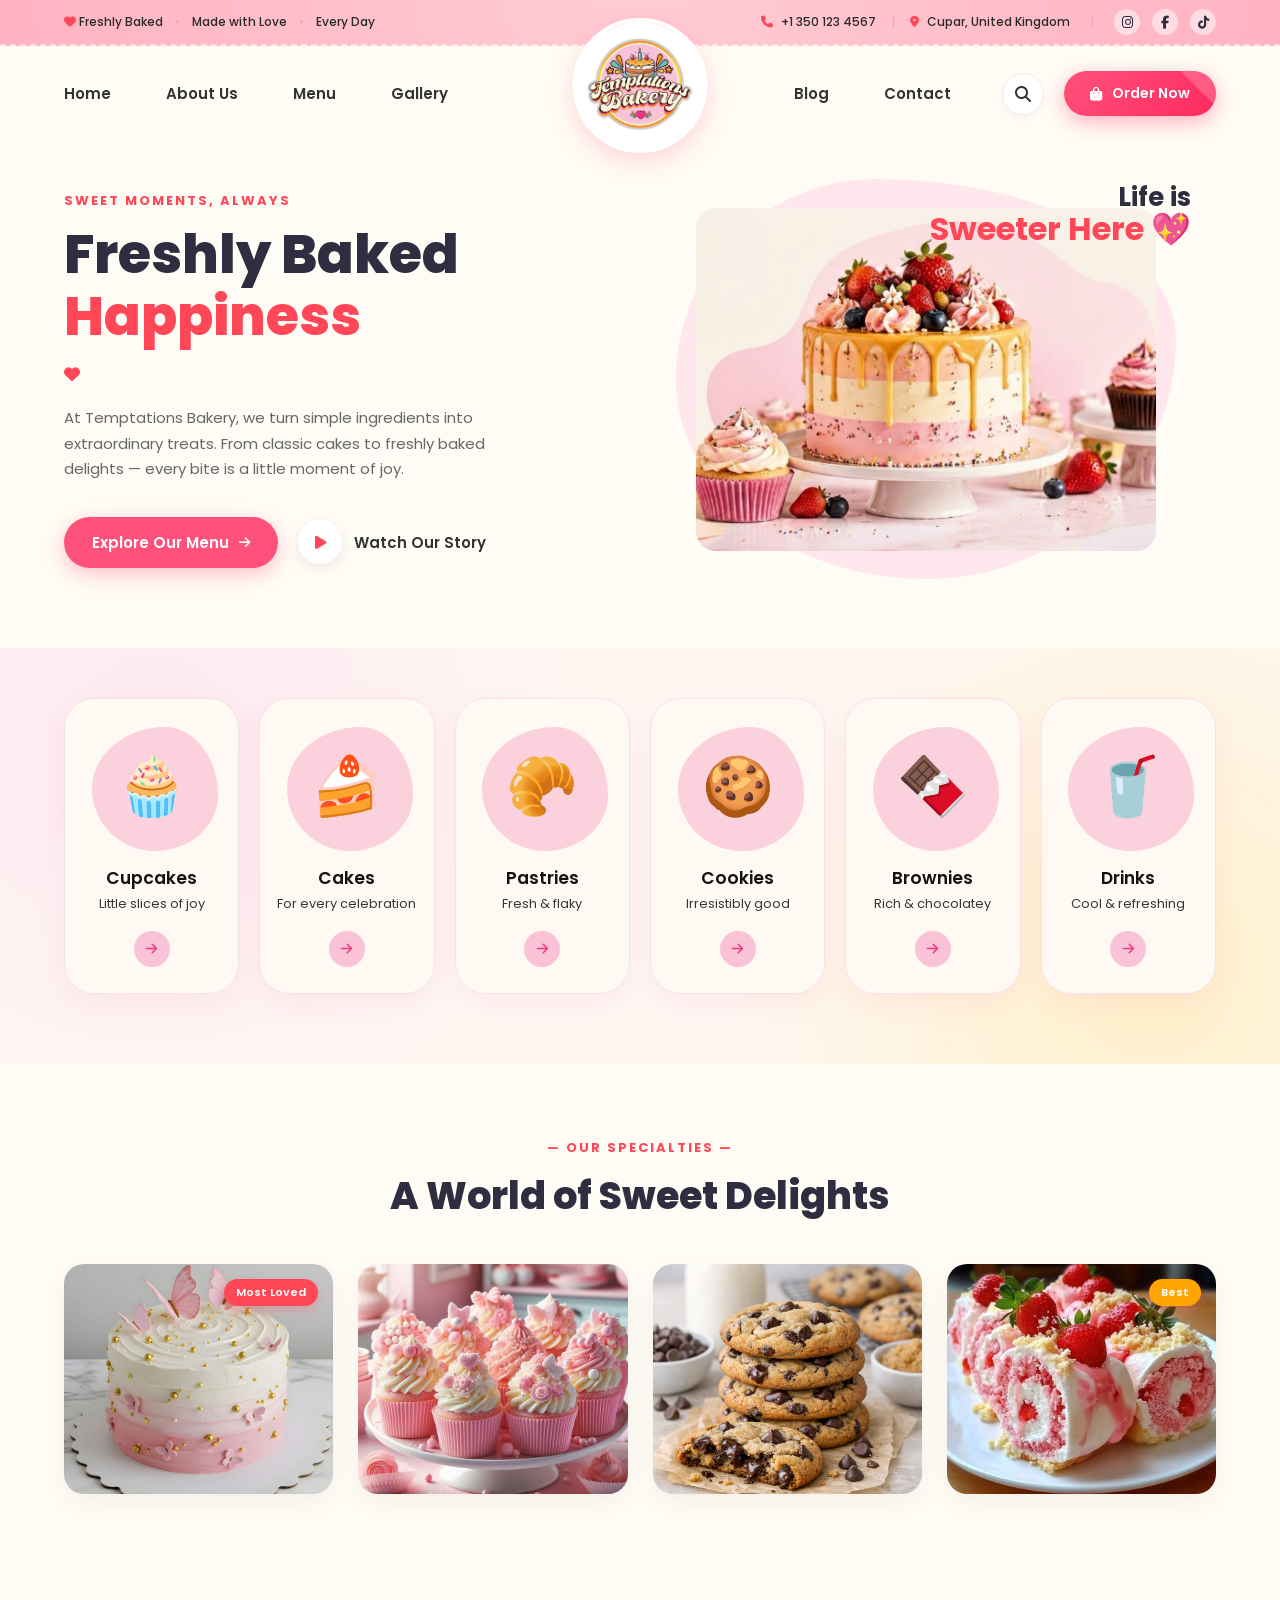
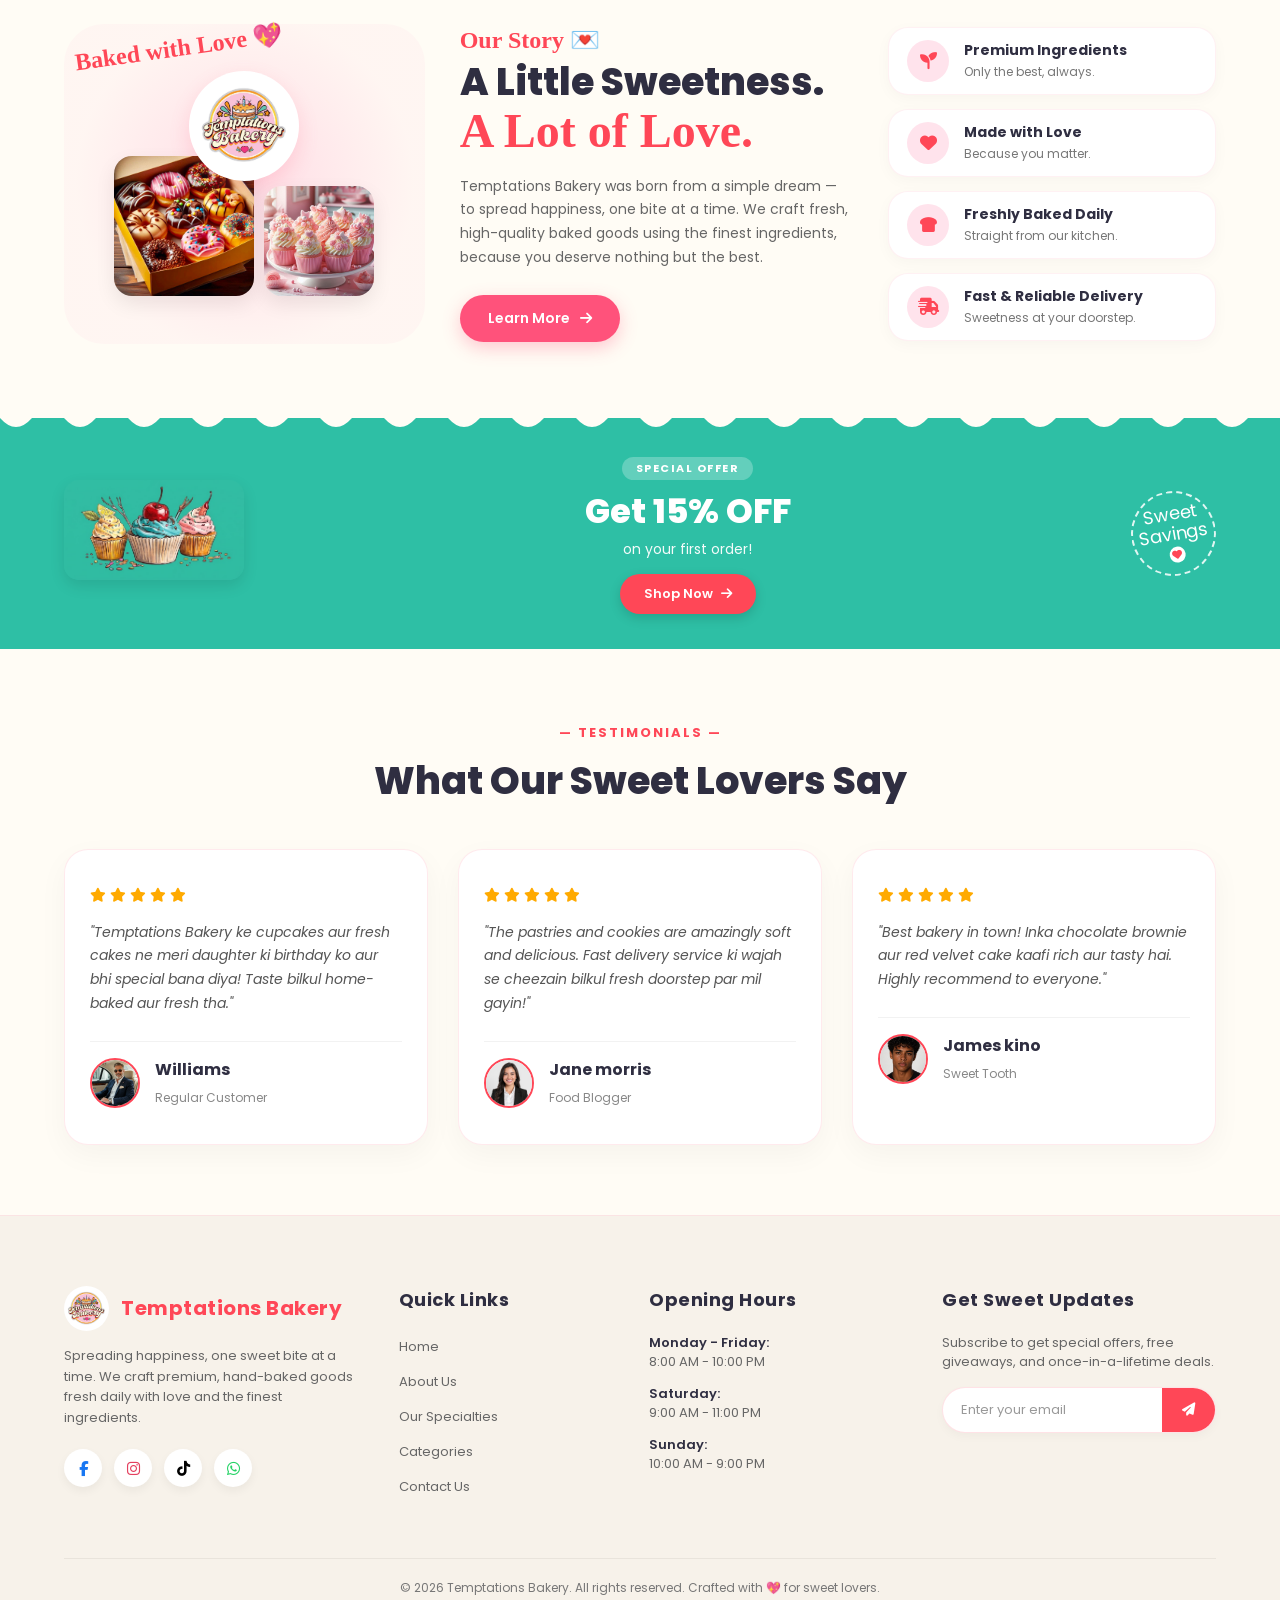
==== index.html @ 05fde46a "https://github.com/farooqkhan629/Bakery.git" ====
<!DOCTYPE html>
<html lang="en">
<head>
    <meta charset="UTF-8">
    <meta name="viewport" content="width=device-width, initial-scale=1.0">
    <title>Temptations Bakery</title>
    <!-- FontAwesome for Icons -->
    <link rel="stylesheet" href="https://cdnjs.cloudflare.com/ajax/libs/font-awesome/6.4.0/css/all.min.css">
    <!-- Google Fonts -->
    <link href="https://fonts.googleapis.com/css2?family=Poppins:wght@400;500;600;700&family=Fredoka:wght@600;700&display=swap" rel="stylesheet">
    <!-- Custom CSS -->
    <link rel="stylesheet" href="style.css">
</head>
<body>

    <!-- Top Announcement Bar -->
    <div class="top-bar">
        <div class="top-bar-left">
            <span><i class="fa-solid fa-heart heart"></i> Freshly Baked</span>
            <span class="divider">•</span>
            <span>Made with Love</span>
            <span class="divider">•</span>
            <span>Every Day</span>
        </div>
        <div class="top-bar-right">
            <div class="contact-info">
                <span><i class="fa-solid fa-phone"></i> +1 350 123 4567</span>
                <span class="divider">|</span>
                <span><i class="fa-solid fa-location-dot"></i> Cupar, United Kingdom</span>
            </div>
            <span class="divider">|</span>
            <div class="social-icons">
                <a href="#"><i class="fa-brands fa-instagram"></i></a>
                <a href="#"><i class="fa-brands fa-facebook-f"></i></a>
                <a href="#"><i class="fa-brands fa-tiktok"></i></a>
            </div>
        </div>
    </div>

    <!-- Main Navigation Bar -->
    <header class="navbar">
        <!-- Left Navigation Links -->
        <ul class="nav-links left">
            <li><a href="#">Home <span class="hover-badge">💖</span></a></li>
            <li><a href="#">About Us <span class="hover-badge">🍰</span></a></li>
            <li><a href="#">Menu <span class="hover-badge">🧁</span></a></li>
            <li><a href="#">Gallery <span class="hover-badge">✨</span></a></li>
        </ul>

        <!-- Center Logo (White Background Blended/Removed) -->
        <div class="logo-container">
            <img src="assets/images/LOGO.jpg" alt="Temptations Bakery Logo" class="clean-logo">
        </div>

        <!-- Right Navigation Links & Actions -->
        <div class="nav-right-group">
            <ul class="nav-links right">
                <li><a href="#">Blog <span class="hover-badge">🎨</span></a></li>
                <li><a href="#">Contact <span class="hover-badge">💌</span></a></li>
            </ul>
            <div class="nav-actions">
                <button class="search-btn" id="searchBtn" title="Search"><i class="fa-solid fa-magnifying-glass"></i></button>
                <a href="#" class="order-now-btn">
                    <i class="fa-solid fa-bag-shopping"></i> 
                    <span>Order Now</span>
                </a>
            </div>
        </div>

        <!-- Mobile Menu Toggle Button -->
        <button class="mobile-menu-toggle" id="mobileMenuToggle">
            <i class="fa-solid fa-bars"></i>
        </button>
    </header>

<!-- Hero Section -->
<section class="hero-section">
    <div class="hero-container">
        <!-- Left Text Content -->
        <div class="hero-text-content">
            <div class="hero-subtitle">SWEET MOMENTS, ALWAYS</div>
            <h1>Freshly Baked <br><span class="pink-highlight">Happiness</span></h1>
            <div class="heart-divider"><i class="fa-solid fa-heart"></i></div>
            <p>At Temptations Bakery, we turn simple ingredients into extraordinary treats. From classic cakes to freshly baked delights — every bite is a little moment of joy.</p>
            <div class="hero-buttons">
                <a href="#" class="explore-menu-btn">
                    Explore Our Menu <i class="fa-solid fa-arrow-right" style="font-size: 13px;"></i>
                </a>
                <button class="watch-story-btn">
                    <span class="play-icon"><i class="fa-solid fa-play"></i></span>
                    Watch Our Story
                </button>
            </div>
        </div>

        <!-- Right Image Content with Static Clean Typography -->
        <div class="hero-image-content">
            <div class="cake-blob-bg"></div>
            
            <!-- Static Clean Typography ("Life is Sweeter Here") -->
            <div class="static-typography">
                <span class="line-1">Life is</span>
                <span class="sweeter-text">Sweeter Here 💖</span>
            </div>

            <img src="assets/images/cake.jpg" alt="Delicious Cake" class="main-cake-img">
        </div>
    </div>
</section>

<section class="cat-sec" id="menu">
  <div class="cat-grid">

    <a href="#menu" class="cat-card">
      <div class="cat-pic">
        <i class="cat-blob"></i>
        <span class="cat-emo">🧁</span>
        <img src="cupcakes.png" alt="Cupcakes" onload="this.previousElementSibling.style.display='none'" onerror="this.style.display='none'">
      </div>
      <h3>Cupcakes</h3>
      <p>Little slices of joy</p>
      <span class="cat-go"><svg viewBox="0 0 24 24"><path d="M5 12h14M13 6l6 6-6 6"/></svg></span>
    </a>

    <a href="#cakes" class="cat-card">
      <div class="cat-pic">
        <i class="cat-blob"></i>
        <span class="cat-emo">🍰</span>
        <img src="cakes.png" alt="Cakes" onload="this.previousElementSibling.style.display='none'" onerror="this.style.display='none'">
      </div>
      <h3>Cakes</h3>
      <p>For every celebration</p>
      <span class="cat-go"><svg viewBox="0 0 24 24"><path d="M5 12h14M13 6l6 6-6 6"/></svg></span>
    </a>

    <a href="#menu" class="cat-card">
      <div class="cat-pic">
        <i class="cat-blob"></i>
        <span class="cat-emo">🥐</span>
        <img src="pastries.png" alt="Pastries" onload="this.previousElementSibling.style.display='none'" onerror="this.style.display='none'">
      </div>
      <h3>Pastries</h3>
      <p>Fresh &amp; flaky</p>
      <span class="cat-go"><svg viewBox="0 0 24 24"><path d="M5 12h14M13 6l6 6-6 6"/></svg></span>
    </a>

    <a href="#menu" class="cat-card">
      <div class="cat-pic">
        <i class="cat-blob"></i>
        <span class="cat-emo">🍪</span>
        <img src="cookies.png" alt="Cookies" onload="this.previousElementSibling.style.display='none'" onerror="this.style.display='none'">
      </div>
      <h3>Cookies</h3>
      <p>Irresistibly good</p>
      <span class="cat-go"><svg viewBox="0 0 24 24"><path d="M5 12h14M13 6l6 6-6 6"/></svg></span>
    </a>

    <a href="#menu" class="cat-card">
      <div class="cat-pic">
        <i class="cat-blob"></i>
        <span class="cat-emo">🍫</span>
        <img src="brownies.png" alt="Brownies" onload="this.previousElementSibling.style.display='none'" onerror="this.style.display='none'">
      </div>
      <h3>Brownies</h3>
      <p>Rich &amp; chocolatey</p>
      <span class="cat-go"><svg viewBox="0 0 24 24"><path d="M5 12h14M13 6l6 6-6 6"/></svg></span>
    </a>

    <a href="#menu" class="cat-card">
      <div class="cat-pic">
        <i class="cat-blob"></i>
        <span class="cat-emo">🥤</span>
        <img src="drinks.png" alt="Drinks" onload="this.previousElementSibling.style.display='none'" onerror="this.style.display='none'">
      </div>
      <h3>Drinks</h3>
      <p>Cool &amp; refreshing</p>
      <span class="cat-go"><svg viewBox="0 0 24 24"><path d="M5 12h14M13 6l6 6-6 6"/></svg></span>
    </a>

  </div>
</section>

<!-- Our Specialties Section -->
<section class="specialties-section">
    <div class="specialties-container">
        <!-- Section Header -->
        <div class="section-header">
            <span class="sub-title">— OUR SPECIALTIES —</span>
            <h2 class="main-title">A World of Sweet Delights</h2>
        </div>

        <!-- 4 Images Grid Cards -->
        <div class="specialties-grid">
            <!-- Card 1 -->
            <div class="specialty-card">
                <div class="card-img-wrapper">
                    <img src="assets/images/cakes.jpg" alt="Delicioso Cake">
                    <span class="badge">Most Loved</span>
                </div>
            </div>

            <!-- Card 2 -->
            <div class="specialty-card">
                <div class="card-img-wrapper">
                    <img src="assets/images/cupcakes.jpg" alt="Cupcakes Assortment">
                </div>
            </div>

            <!-- Card 3 -->
            <div class="specialty-card">
                <div class="card-img-wrapper">
                    <img src="assets/images/cookies.jpg" alt="Fresh Baked Cookies">
                </div>
            </div>

            <!-- Card 4 -->
            <div class="specialty-card">
                <div class="card-img-wrapper">
                    <img src="assets/images/pasteries.jpg" alt="Special Pastry">
                    <span class="badge best-seller">Best</span>
                </div>
            </div>
        </div>
    </div>
</section>

<!-- Our Story & Special Offer Section -->
<section class="story-offer-wrapper">
    
    <!-- Top Part: Our Story -->
    <div class="our-story-section">
        <div class="story-container">
            
            <!-- Left Side: Illustrated Bakery Composition -->
            <div class="story-illustration-box">
                <!-- Floating Decorative Accents -->
                <span class="baked-love-tag">Baked with Love 💖</span>
                
                <!-- Main Illustration Canvas -->
                <div class="illustration-canvas">
                    <!-- Bakery Logo Badge -->
                    <div class="story-logo-badge">
                        <img src="assets/images/LOGO.jpg" alt="Temptations Bakery Logo">
                    </div>
                    
                    <!-- Cupcakes & Bakery Items Group -->
                    <div class="cupcakes-group">
                        <img src="assets/images/donuts.jpg" class="illus-item item-main" alt="Delicious Cupcake">
                        <img src="assets/images/cupcakes.jpg" class="illus-item item-secondary" alt="Fresh Baked Goods">
                    </div>
                </div>
            </div>

            <!-- Center Side: Typography & Story Text -->
            <div class="story-content-box">
                <span class="story-badge">Our Story 💌</span>
                <h2 class="story-headline">
                    A Little Sweetness.<br>
                    <span class="pink-cursive">A Lot of Love.</span>
                </h2>
                <p class="story-paragraph">
                    Temptations Bakery was born from a simple dream — to spread happiness, one bite at a time. We craft fresh, high-quality baked goods using the finest ingredients, because you deserve nothing but the best.
                </p>
                <a href="#" class="btn-story-learn">
                    Learn More <i class="fa-solid fa-arrow-right"></i>
                </a>
            </div>

            <!-- Right Side: Feature List -->
            <div class="story-features-list">
                <div class="feature-card">
                    <div class="feat-icon-bg"><i class="fa-solid fa-seedling"></i></div>
                    <div class="feat-info">
                        <h4>Premium Ingredients</h4>
                        <p>Only the best, always.</p>
                    </div>
                </div>

                <div class="feature-card">
                    <div class="feat-icon-bg"><i class="fa-solid fa-heart"></i></div>
                    <div class="feat-info">
                        <h4>Made with Love</h4>
                        <p>Because you matter.</p>
                    </div>
                </div>

                <div class="feature-card">
                    <div class="feat-icon-bg"><i class="fa-solid fa-bread-slice"></i></div>
                    <div class="feat-info">
                        <h4>Freshly Baked Daily</h4>
                        <p>Straight from our kitchen.</p>
                    </div>
                </div>

                <div class="feature-card">
                    <div class="feat-icon-bg"><i class="fa-solid fa-truck-fast"></i></div>
                    <div class="feat-info">
                        <h4>Fast & Reliable Delivery</h4>
                        <p>Sweetness at your doorstep.</p>
                    </div>
                </div>
            </div>

        </div>
    </div>

    <!-- Bottom Part: Teal Wavy Banner -->
    <div class="special-offer-banner">
        <!-- SVG Wavy Scallop Edge Top Border -->
        <div class="scallop-top-border">
            <svg viewBox="0 0 1200 18" preserveAspectRatio="none">
                <path d="M0,0 Q15,18 30,0 T60,0 T90,0 T120,0 T150,0 T180,0 T210,0 T240,0 T270,0 T300,0 T330,0 T360,0 T390,0 T420,0 T450,0 T480,0 T510,0 T540,0 T570,0 T600,0 T630,0 T660,0 T690,0 T720,0 T750,0 T780,0 T810,0 T840,0 T870,0 T900,0 T930,0 T960,0 T990,0 T1020,0 T1050,0 T1080,0 T1110,0 T1140,0 T1170,0 T1200,0 V18 H0 Z" fill="#2ebfa5"></path>
            </svg>
        </div>

        <div class="banner-inner-content">
            <!-- Left Cupcakes Showcase -->
            <div class="banner-left-img">
                <img src="assets/images/ttcups.jpg" alt="Special Offer Cupcakes">
            </div>

            <!-- Center Call to Action -->
            <div class="banner-center-text">
                <span class="offer-pill">SPECIAL OFFER</span>
                <h3>Get 15% OFF</h3>
                <p>on your first order!</p>
                <a href="#" class="btn-banner-shop">
                    Shop Now <i class="fa-solid fa-arrow-right"></i>
                </a>
            </div>

            <!-- Right Sweet Savings Badge -->
            <div class="banner-right-badge">
                <div class="sweet-stamp">
                    <span>Sweet<br>Savings</span>
                    <i class="fa-solid fa-heart"></i>
                </div>
            </div>
        </div>
    </div>

</section>

<!-- Customer Reviews Section -->
<section class="reviews-section">
    <div class="reviews-container">
        <!-- Section Header -->
        <div class="section-header">
            <span class="sub-title">— TESTIMONIALS —</span>
            <h2 class="main-title">What Our Sweet Lovers Say</h2>
        </div>

        <!-- Reviews Slider/Grid Wrapper -->
        <div class="reviews-slider">
            
            <!-- Review Card 1 -->
            <div class="review-card">
                <div class="review-stars">
                    <i class="fa-solid fa-star"></i>
                    <i class="fa-solid fa-star"></i>
                    <i class="fa-solid fa-star"></i>
                    <i class="fa-solid fa-star"></i>
                    <i class="fa-solid fa-star"></i>
                </div>
                <p class="review-text">"Temptations Bakery ke cupcakes aur fresh cakes ne meri daughter ki birthday ko aur bhi special bana diya! Taste bilkul home-baked aur fresh tha."</p>
                <div class="reviewer-info">
                    <div class="reviewer-img">
                        <img src="assets/images/1.jpg" alt="Ayesha Khan">
                    </div>
                    <div>
                        <h4>Williams</h4>
                        <span>Regular Customer</span>
                    </div>
                </div>
            </div>

            <!-- Review Card 2 -->
            <div class="review-card">
                <div class="review-stars">
                    <i class="fa-solid fa-star"></i>
                    <i class="fa-solid fa-star"></i>
                    <i class="fa-solid fa-star"></i>
                    <i class="fa-solid fa-star"></i>
                    <i class="fa-solid fa-star"></i>
                </div>
                <p class="review-text">"The pastries and cookies are amazingly soft and delicious. Fast delivery service ki wajah se cheezain bilkul fresh doorstep par mil gayin!"</p>
                <div class="reviewer-info">
                    <div class="reviewer-img">
                        <img src="assets/images/2.jpg" alt="Bilal Ahmed">
                    </div>
                    <div>
                        <h4>Jane morris</h4>
                        <span>Food Blogger</span>
                    </div>
                </div>
            </div>

            <!-- Review Card 3 -->
            <div class="review-card">
                <div class="review-stars">
                    <i class="fa-solid fa-star"></i>
                    <i class="fa-solid fa-star"></i>
                    <i class="fa-solid fa-star"></i>
                    <i class="fa-solid fa-star"></i>
                    <i class="fa-solid fa-star"></i>
                </div>
                <p class="review-text">"Best bakery in town! Inka chocolate brownie aur red velvet cake kaafi rich aur tasty hai. Highly recommend to everyone."</p>
                <div class="reviewer-info">
                    <div class="reviewer-img">
                        <img src="assets/images/3.jpg" alt="Fatima Noor">
                    </div>
                    <div>
                        <h4>James kino</h4>
                        <span>Sweet Tooth</span>
                    </div>
                </div>
            </div>

        </div>
    </div>
</section>
    <!-- Custom JavaScript -->
    <script src="script.js"></script>
</body>

<!-- High-End Footer Section (Pastel Theme) -->
<footer class="footer-section">
    <div class="footer-container">
        
        <!-- Column 1: Brand Info & Logo -->
        <div class="footer-col brand-col">
            <div class="footer-logo">
                <img src="assets/images/LOGO.jpg" alt="Temptations Bakery Logo">
                <h3>Temptations Bakery</h3>
            </div>
            <p class="footer-about">
                Spreading happiness, one sweet bite at a time. We craft premium, hand-baked goods fresh daily with love and the finest ingredients.
            </p>
            <div class="footer-socials">
                <a href="#" class="social-icon facebook"><i class="fa-brands fa-facebook-f"></i></a>
                <a href="#" class="social-icon instagram"><i class="fa-brands fa-instagram"></i></a>
                <a href="#" class="social-icon tiktok"><i class="fa-brands fa-tiktok"></i></a>
                <a href="#" class="social-icon whatsapp"><i class="fa-brands fa-whatsapp"></i></a>
            </div>
        </div>

        <!-- Column 2: Quick Links -->
        <div class="footer-col">
            <h3>Quick Links</h3>
            <ul class="footer-links">
                <li><a href="#">Home</a></li>
                <li><a href="#">About Us</a></li>
                <li><a href="#">Our Specialties</a></li>
                <li><a href="#">Categories</a></li>
                <li><a href="#">Contact Us</a></li>
            </ul>
        </div>

        <!-- Column 3: Working Hours -->
        <div class="footer-col">
            <h3>Opening Hours</h3>
            <ul class="footer-hours">
                <li><span>Monday - Friday:</span> 8:00 AM - 10:00 PM</li>
                <li><span>Saturday:</span> 9:00 AM - 11:00 PM</li>
                <li><span>Sunday:</span> 10:00 AM - 9:00 PM</li>
            </ul>
        </div>

        <!-- Column 4: Newsletter -->
        <div class="footer-col newsletter-col">
            <h3>Get Sweet Updates</h3>
            <p>Subscribe to get special offers, free giveaways, and once-in-a-lifetime deals.</p>
            <form class="newsletter-form">
                <input type="email" placeholder="Enter your email" required>
                <button type="submit"><i class="fa-solid fa-paper-plane"></i></button>
            </form>
        </div>

    </div>

    <!-- Bottom Copyright Bar -->
    <div class="footer-bottom">
        <p>&copy; 2026 Temptations Bakery. All rights reserved. Crafted with 💖 for sweet lovers.</p>
    </div>
</footer>
</html>
---- style.css ----
* {
    margin: 0;
    padding: 0;
    box-sizing: border-box;
    font-family: 'Poppins', sans-serif;
}

body {
    background-color: #fffcf5;
}

/* Top Announcement Bar */
.top-bar {
    background: linear-gradient(90deg, #ffb3c1 0%, #ffccd5 50%, #ffb3c1 100%);
    color: #333;
    font-size: 12px;
    padding: 9px 5%;
    display: flex;
    justify-content: space-between;
    align-items: center;
    font-weight: 500;
    border-bottom: 2px dashed rgba(255, 255, 255, 0.6);
}

.top-bar-left {
    display: flex;
    align-items: center;
    gap: 12px;
    color: #2b2b2b;
}

.top-bar-left .heart {
    color: #ff4757;
    animation: heartBeat 1.5s infinite;
}

@keyframes heartBeat {
    0%, 100% { transform: scale(1); }
    50% { transform: scale(1.2); }
}

.top-bar-right {
    display: flex;
    align-items: center;
    gap: 20px;
}

.contact-info {
    display: flex;
    align-items: center;
    gap: 15px;
    color: #2b2b2b;
}

.contact-info i {
    color: #ff4757;
    margin-right: 5px;
}

.divider {
    color: #ffa0b4;
}

.social-icons {
    display: flex;
    gap: 12px;
}

.social-icons a {
    color: #2f2e41;
    text-decoration: none;
    font-size: 13px;
    width: 26px;
    height: 26px;
    background: rgba(255, 255, 255, 0.5);
    border-radius: 50%;
    display: flex;
    align-items: center;
    justify-content: center;
    transition: all 0.3s ease;
}

.social-icons a:hover {
    color: #fff;
    background-color: #ff4757;
    transform: translateY(-2px);
}

/* Main Navbar Container */
.navbar {
    background-color: #fffcf5;
    padding: 18px 5%;
    display: flex;
    align-items: center;
    justify-content: space-between;
    position: relative;
    height: 95px;
    box-shadow: 0 8px 25px rgba(255, 182, 193, 0.15);
}

/* Navigation Links List */
.nav-links {
    display: flex;
    list-style: none;
    align-items: center;
    gap: 36px;
}

.nav-links.left {
    margin-right: 130px;
}

.nav-right-group {
    display: flex;
    align-items: center;
    gap: 32px;
}

.nav-links.right {
    margin: 0;
}

.nav-links a {
    text-decoration: none;
    color: #333;
    font-weight: 600;
    font-size: 15px;
    position: relative;
    display: inline-flex;
    align-items: center;
    gap: 4px;
    padding: 5px 0;
    transition: color 0.3s ease;
}

/* Hover Badge/Emoji Popup Animation */
.hover-badge {
    font-size: 12px;
    opacity: 0;
    transform: translateY(8px) scale(0.5);
    transition: all 0.3s cubic-bezier(0.175, 0.885, 0.32, 1.275);
}

.nav-links a:hover .hover-badge {
    opacity: 1;
    transform: translateY(-2px) scale(1);
}

/* Animated Underline Effect */
.nav-links a::after {
    content: '';
    position: absolute;
    bottom: 0;
    left: 50%;
    width: 0;
    height: 3px;
    background: linear-gradient(90deg, #ff4757, #ff6b81);
    border-radius: 4px;
    transition: all 0.3s ease;
    transform: translateX(-50%);
}

.nav-links a:hover {
    color: #ff4757;
}

.nav-links a:hover::after {
    width: 100%;
}

/* Center Logo Styling - Clean Circular Badge Fix */
.logo-container {
    position: absolute;
    left: 50%;
    top: -28px;
    transform: translateX(-50%);
    z-index: 10;
    transition: transform 0.3s ease;
}

.logo-container:hover {
    transform: translateX(-50%) scale(1.05) rotate(2deg);
}

.clean-logo {
    width: 135px;
    height: 135px;
    border-radius: 50%;
    object-fit: cover;
    display: block;
    background-color: #ffffff;
    border: 4px solid #ffffff;
    box-shadow: 0 8px 25px rgba(255, 105, 135, 0.25);
}

/* Right Actions */
.nav-actions {
    display: flex;
    align-items: center;
    gap: 20px;
}

.search-btn {
    background: #fff;
    border: 1.5px solid #ffe3ec;
    width: 42px;
    height: 42px;
    border-radius: 50%;
    font-size: 16px;
    color: #333;
    cursor: pointer;
    display: flex;
    align-items: center;
    justify-content: center;
    transition: all 0.3s ease;
    box-shadow: 0 4px 10px rgba(0,0,0,0.03);
}

.search-btn:hover {
    color: #fff;
    background-color: #ff4757;
    border-color: #ff4757;
    transform: rotate(90deg);
}

/* Glowing Order Button */
.order-now-btn {
    background: linear-gradient(135deg, #ff527b 0%, #ff2a5f 100%);
    color: white;
    padding: 12px 26px;
    border-radius: 30px;
    text-decoration: none;
    font-weight: 600;
    font-size: 14px;
    display: flex;
    align-items: center;
    gap: 10px;
    box-shadow: 0 6px 20px rgba(255, 42, 95, 0.35);
    transition: all 0.3s ease;
    position: relative;
    overflow: hidden;
}

.order-now-btn::before {
    content: '';
    position: absolute;
    top: -50%;
    left: -50%;
    width: 200%;
    height: 200%;
    background: rgba(255, 255, 255, 0.2);
    transform: rotate(45deg) translateY(-100%);
    transition: transform 0.6s ease;
}

.order-now-btn:hover::before {
    transform: rotate(45deg) translateY(100%);
}

.order-now-btn:hover {
    transform: translateY(-2px);
    box-shadow: 0 8px 25px rgba(255, 42, 95, 0.45);
}

.mobile-menu-toggle {
    display: none;
    background: none;
    border: none;
    font-size: 22px;
    cursor: pointer;
    color: #333;
}

/* Responsive adjustments */
@media (max-width: 1024px) {
    .nav-links.left, .nav-links.right, .contact-info span:nth-child(2) {
        display: none;
    }
    .logo-container {
        position: static;
        transform: none;
    }
    .logo-container:hover {
        transform: none;
    }
    .clean-logo {
        width: 80px;
        height: 80px;
    }
    .navbar {
        height: auto;
        padding: 12px 5%;
    }
    .mobile-menu-toggle {
        display: block;
    }
}

/*HERO SECTION*/
/* ================= HERO SECTION STYLING ================= */
.hero-section {
    padding: 50px 5% 80px 5%;
    position: relative;
    background-color: #fffcf5;
    overflow: hidden;
}

.hero-container {
    max-width: 1300px;
    margin: 0 auto;
    display: flex;
    align-items: center;
    justify-content: space-between;
    gap: 40px;
}

.hero-text-content {
    flex: 1.1;
    z-index: 2;
}

.hero-subtitle {
    color: #ff4757;
    font-weight: 700;
    font-size: 13px;
    letter-spacing: 2px;
    margin-bottom: 12px;
}

.hero-text-content h1 {
    font-size: 54px;
    font-weight: 800;
    color: #2f2e41;
    line-height: 1.15;
    margin-bottom: 15px;
}

.pink-highlight {
    color: #ff4757;
}

.heart-divider {
    color: #ff4757;
    font-size: 16px;
    margin-bottom: 18px;
}

.hero-text-content p {
    color: #666;
    font-size: 15px;
    line-height: 1.7;
    max-width: 460px;
    margin-bottom: 35px;
}

.hero-buttons {
    display: flex;
    align-items: center;
    gap: 20px;
}

.explore-menu-btn {
    background: #ff527b;
    color: white;
    padding: 14px 28px;
    border-radius: 30px;
    text-decoration: none;
    font-weight: 600;
    font-size: 15px;
    display: flex;
    align-items: center;
    gap: 10px;
    box-shadow: 0 6px 20px rgba(255, 82, 123, 0.35);
    transition: all 0.3s ease;
}

.explore-menu-btn:hover {
    background: #e04368;
    transform: translateY(-2px);
}

.watch-story-btn {
    background: transparent;
    border: none;
    display: flex;
    align-items: center;
    gap: 12px;
    font-weight: 600;
    color: #333;
    cursor: pointer;
    font-size: 15px;
    transition: color 0.3s;
}

.play-icon {
    width: 44px;
    height: 44px;
    background: white;
    border-radius: 50%;
    display: flex;
    align-items: center;
    justify-content: center;
    color: #ff4757;
    box-shadow: 0 4px 15px rgba(0,0,0,0.08);
    transition: transform 0.3s;
}

.watch-story-btn:hover .play-icon {
    transform: scale(1.1);
}

/* Right Image & Blob Styling */
.hero-image-content {
    flex: 1.2;
    position: relative;
    display: flex;
    justify-content: center;
    align-items: center;
}

.cake-blob-bg {
    position: absolute;
    width: 500px;
    height: 400px;
    background: #ffe3ec;
    border-radius: 40% 60% 50% 50% / 50% 40% 60% 50%;
    z-index: 1;
    opacity: 0.8;
}

.main-cake-img {
    position: relative;
    z-index: 2;
    max-width: 460px;
    width: 100%;
    height: auto;
    border-radius: 20px;
}

/* Static Clean Typography ("Life is Sweeter Here") - No Animation */
.static-typography {
    position: absolute;
    top: -25px;
    right: 25px;
    z-index: 4;
    font-family: 'Caveat', cursive;
    font-size: 26px;
    font-weight: 700;
    color: #2f2e41;
    display: flex;
    flex-direction: column;
    align-items: flex-end;
    line-height: 1.1;
    text-align: right;
    pointer-events: none;
}

.static-typography .sweeter-text {
    color: #ff4757;
    font-size: 32px;
}

/* Responsive adjustments */
@media (max-width: 992px) {
    .hero-container {
        flex-direction: column;
        text-align: center;
    }
    .hero-text-content p {
        margin: 0 auto 35px auto;
    }
    .hero-buttons {
        justify-content: center;
    }
    .cake-blob-bg {
        width: 320px;
        height: 320px;
    }
    .main-cake-img {
        max-width: 340px;
    }
    .static-typography {
        top: -15px;
        right: 15px;
        font-size: 22px;
    }
}

/*4 img grid*/
/* ================= SPECIALTIES SECTION STYLING ================= */
.specialties-section {
    padding: 70px 5%;
    background-color: #fffcf5;
    text-align: center;
}

.specialties-container {
    max-width: 1300px;
    margin: 0 auto;
}

.section-header {
    margin-bottom: 40px;
}

.section-header .sub-title {
    font-size: 13px;
    font-weight: 700;
    color: #ff4757;
    letter-spacing: 2px;
    text-transform: uppercase;
    display: inline-block;
}

.section-header .main-title {
    font-size: 38px;
    font-weight: 800;
    color: #2f2e41;
    margin-top: 8px;
}

/* Grid Layout for 4 Images */
.specialties-grid {
    display: grid;
    grid-template-columns: repeat(4, 1fr);
    gap: 25px;
}

.specialty-card {
    background: #ffffff;
    border-radius: 20px;
    overflow: hidden;
    box-shadow: 0 8px 25px rgba(0, 0, 0, 0.05);
    transition: transform 0.3s ease, box-shadow 0.3s ease;
}

.specialty-card:hover {
    transform: translateY(-6px);
    box-shadow: 0 12px 30px rgba(255, 71, 87, 0.15);
}

.card-img-wrapper {
    position: relative;
    width: 100%;
    height: 230px;
}

.card-img-wrapper img {
    width: 100%;
    height: 100%;
    object-fit: cover;
    display: block;
}

/* Badge Styling */
.badge {
    position: absolute;
    top: 15px;
    right: 15px;
    background: #ff4757;
    color: white;
    font-size: 11px;
    font-weight: 600;
    padding: 5px 12px;
    border-radius: 20px;
    box-shadow: 0 4px 10px rgba(255, 71, 87, 0.3);
}

.badge.best-seller {
    background: #ffa502;
}

/* Responsive design for tablets and mobile */
@media (max-width: 1024px) {
    .specialties-grid {
        grid-template-columns: repeat(2, 1fr);
        gap: 20px;
    }
}

@media (max-width: 576px) {
    .specialties-grid {
        grid-template-columns: 1fr;
    }
    .section-header .main-title {
        font-size: 28px;
    }
}

/*ICONS */
/* ================= CATEGORY CARDS SECTION ================= */
.cat-sec{
  position:relative;padding:50px 5% 70px;
  background:
    radial-gradient(circle at 12% 20%,#fde9f1 0,transparent 35%),
    radial-gradient(circle at 90% 80%,#fff0c9 0,transparent 35%),
    #FEF7F2;
  font-family:'Poppins','Nunito',sans-serif;
}
.cat-grid{
  max-width:1280px;margin:0 auto;
  display:grid;grid-template-columns:repeat(6,1fr);gap:20px;
}

.cat-card{
  position:relative;display:flex;flex-direction:column;align-items:center;text-align:center;
  padding:22px 12px 26px;
  background:#FFF9F4;
  border:1px solid #F7E3E9;border-radius:30px;
  box-shadow:0 10px 28px rgba(238,58,128,.07);
  text-decoration:none;color:#1d1d1d;
  transition:transform .4s cubic-bezier(.3,1.6,.5,1),box-shadow .3s,border-color .3s;
}
.cat-card:hover{
  transform:translateY(-12px) rotate(-1deg);
  border-color:#F6A9C6;
  box-shadow:0 24px 40px rgba(238,58,128,.2);
}

/* photo + pink blob */
.cat-pic{
  position:relative;width:140px;height:130px;margin-bottom:14px;
  display:flex;align-items:center;justify-content:center;
}
.cat-blob{
  position:absolute;inset:6px 4px 0 10px;
  background:#F9CADA;
  border-radius:58% 42% 50% 50% / 50% 55% 45% 50%;
  opacity:.85;
  transition:transform .6s cubic-bezier(.3,1.6,.5,1),border-radius .6s;
}
.cat-card:hover .cat-blob{
  transform:scale(1.12) rotate(14deg);
  border-radius:45% 55% 42% 58% / 56% 44% 56% 44%;
}
.cat-emo{position:relative;font-size:3.6rem}
.cat-pic img{
  position:absolute;left:50%;top:50%;
  width:112%;height:112%;object-fit:contain;
  translate:-50% -50%;
  filter:drop-shadow(0 8px 8px rgba(46,24,24,.18));
  transition:transform .5s cubic-bezier(.3,1.6,.5,1);
}
.cat-card:hover .cat-pic img{transform:scale(1.14) rotate(-4deg)}

/* text */
.cat-card h3{font-size:1.08rem;font-weight:600;color:#14110f;margin-bottom:4px}
.cat-card p{font-size:.8rem;font-weight:400;color:#3b3532;margin-bottom:18px}

/* arrow button */
.cat-go{
  margin-top:auto;
  width:36px;height:36px;border-radius:50%;
  background:#F9C2D6;
  display:flex;align-items:center;justify-content:center;
  transition:background .3s,transform .4s cubic-bezier(.3,1.6,.5,1);
}
.cat-go svg{
  width:17px;height:17px;fill:none;stroke:#EE3A80;stroke-width:2.2;
  stroke-linecap:round;stroke-linejoin:round;transition:stroke .3s,transform .3s;
}
.cat-card:hover .cat-go{background:#EE3A80;transform:scale(1.15)}
.cat-card:hover .cat-go svg{stroke:#fff;transform:translateX(3px)}

/* responsive */
@media (max-width:1100px){
  .cat-grid{grid-template-columns:repeat(3,1fr);gap:22px 16px}
}
@media (max-width:560px){
  .cat-grid{grid-template-columns:repeat(2,1fr);gap:18px 12px}
  .cat-pic{width:116px;height:108px}
  .cat-card{padding:18px 8px 22px;border-radius:24px}
}
@media (prefers-reduced-motion:reduce){
  .cat-card,.cat-blob,.cat-pic img,.cat-go,.cat-go svg{transition:none !important}
}

/* ================= OUR STORY & OFFER SECTION STYLING ================= */
.story-offer-wrapper {
    background-color: #fffcf5;
    padding-top: 40px;
    overflow: hidden;
}

.our-story-section {
    padding: 20px 5% 50px 5%;
}

.story-container {
    max-width: 1300px;
    margin: 0 auto;
    display: grid;
    grid-template-columns: 1.1fr 1.2fr 1fr;
    gap: 35px;
    align-items: center;
}

/* --- Left Side: Illustration Box --- */
.story-illustration-box {
    position: relative;
    background: radial-gradient(circle, #ffdce5 0%, rgba(255, 220, 229, 0.2) 70%);
    border-radius: 40px;
    padding: 30px 20px;
    min-height: 320px;
    display: flex;
    align-items: center;
    justify-content: center;
}

.baked-love-tag {
    position: absolute;
    top: 10px;
    left: 10px;
    font-family: 'Caveat', cursive;
    font-size: 24px;
    font-weight: 700;
    color: #ff4757;
    transform: rotate(-8deg);
}

.illustration-canvas {
    position: relative;
    width: 100%;
    display: flex;
    flex-direction: column;
    align-items: center;
}

.story-logo-badge {
    width: 110px;
    height: 110px;
    border-radius: 50%;
    background: #ffffff;
    padding: 4px;
    box-shadow: 0 8px 20px rgba(255, 105, 135, 0.2);
    margin-bottom: -25px;
    z-index: 3;
}

.story-logo-badge img {
    width: 100%;
    height: 100%;
    border-radius: 50%;
    object-fit: cover;
}

.cupcakes-group {
    display: flex;
    align-items: flex-end;
    justify-content: center;
    gap: 10px;
    z-index: 2;
}

.illus-item {
    border-radius: 18px;
    object-fit: cover;
    box-shadow: 0 8px 20px rgba(0,0,0,0.08);
}

.item-main {
    width: 140px;
    height: 140px;
}

.item-secondary {
    width: 110px;
    height: 110px;
}

/* --- Center Side: Story Content --- */
.story-badge {
    font-family: 'Caveat', cursive;
    font-size: 24px;
    font-weight: 700;
    color: #ff4757;
    display: block;
    margin-bottom: 6px;
}

.story-headline {
    font-size: 38px;
    font-weight: 800;
    color: #2f2e41;
    line-height: 1.15;
    margin-bottom: 16px;
}

.pink-cursive {
    color: #ff4757;
    font-family: 'Caveat', cursive;
    font-size: 48px;
    font-weight: 700;
}

.story-paragraph {
    color: #666;
    font-size: 14px;
    line-height: 1.7;
    margin-bottom: 25px;
}

.btn-story-learn {
    background: #ff527b;
    color: #ffffff;
    padding: 13px 28px;
    border-radius: 30px;
    text-decoration: none;
    font-weight: 600;
    font-size: 14px;
    display: inline-flex;
    align-items: center;
    gap: 10px;
    box-shadow: 0 6px 18px rgba(255, 82, 123, 0.3);
    transition: all 0.3s ease;
}

.btn-story-learn:hover {
    background: #e04368;
    transform: translateY(-2px);
}

/* --- Right Side: Features List --- */
.story-features-list {
    display: flex;
    flex-direction: column;
    gap: 14px;
}

.feature-card {
    background: #ffffff;
    padding: 12px 18px;
    border-radius: 20px;
    display: flex;
    align-items: center;
    gap: 15px;
    box-shadow: 0 4px 15px rgba(0,0,0,0.03);
    border: 1px solid rgba(255, 220, 225, 0.4);
    transition: transform 0.3s ease;
}

.feature-card:hover {
    transform: translateX(5px);
}

.feat-icon-bg {
    width: 42px;
    height: 42px;
    border-radius: 50%;
    background: #ffe3ec;
    color: #ff4757;
    display: flex;
    align-items: center;
    justify-content: center;
    font-size: 17px;
    flex-shrink: 0;
}

.feat-info h4 {
    font-size: 14px;
    font-weight: 700;
    color: #2f2e41;
    margin-bottom: 2px;
}

.feat-info p {
    font-size: 12px;
    color: #777;
}

/* --- Bottom Part: Teal Wavy Banner --- */
.special-offer-banner {
    position: relative;
    background-color: #2ebfa5;
    padding: 20px 5% 35px 5%;
    margin-top: 40px;
    color: #ffffff;
}

.scallop-top-border {
    position: absolute;
    top: -16px;
    left: 0;
    width: 100%;
    height: 18px;
    line-height: 0;
}

.scallop-top-border svg {
    width: 100%;
    height: 100%;
}

.banner-inner-content {
    max-width: 1300px;
    margin: 0 auto;
    display: flex;
    align-items: center;
    justify-content: space-between;
    gap: 30px;
}

.banner-left-img img {
    width: 180px;
    height: 100px;
    object-fit: cover;
    border-radius: 15px;
    box-shadow: 0 6px 15px rgba(0,0,0,0.1);
}

.banner-center-text {
    text-align: center;
}

.offer-pill {
    background: rgba(255, 255, 255, 0.25);
    padding: 3px 14px;
    border-radius: 15px;
    font-size: 11px;
    font-weight: 700;
    letter-spacing: 1.5px;
    display: inline-block;
    margin-bottom: 6px;
}

.banner-center-text h3 {
    font-size: 34px;
    font-weight: 800;
    margin-bottom: 2px;
}

.banner-center-text p {
    font-size: 14px;
    margin-bottom: 14px;
    opacity: 0.95;
}

.btn-banner-shop {
    background: #ff4757;
    color: #ffffff;
    padding: 10px 24px;
    border-radius: 25px;
    text-decoration: none;
    font-weight: 600;
    font-size: 13px;
    display: inline-flex;
    align-items: center;
    gap: 8px;
    box-shadow: 0 4px 12px rgba(0,0,0,0.15);
    transition: all 0.3s ease;
}

.btn-banner-shop:hover {
    background: #e04368;
    transform: translateY(-2px);
}

.sweet-stamp {
    border: 2px dashed rgba(255, 255, 255, 0.85);
    border-radius: 50%;
    width: 85px;
    height: 85px;
    display: flex;
    flex-direction: column;
    align-items: center;
    justify-content: center;
    text-align: center;
    font-family: 'Caveat', cursive;
    font-size: 18px;
    line-height: 1.1;
    transform: rotate(-10deg);
}

.sweet-stamp i {
    font-size: 10px;
    color: #ff4757;
    background: #ffffff;
    padding: 3px;
    border-radius: 50%;
    margin-top: 3px;
}

/* Responsive View */
@media (max-width: 992px) {
    .story-container {
        grid-template-columns: 1fr;
        text-align: center;
    }
    .banner-inner-content {
        flex-direction: column;
        text-align: center;
    }
}

/**/
/* ================= CUSTOMER REVIEWS SECTION STYLING ================= */
.reviews-section {
    padding: 70px 5%;
    background-color: #fffcf5;
    text-align: center;
    overflow: hidden;
}

.reviews-container {
    max-width: 1300px;
    margin: 0 auto;
}

.reviews-slider {
    display: grid;
    grid-template-columns: repeat(3, 1fr);
    gap: 30px;
    margin-top: 40px;
}

.review-card {
    background: #ffffff;
    padding: 35px 25px;
    border-radius: 24px;
    box-shadow: 0 10px 30px rgba(0, 0, 0, 0.04);
    border: 1px solid rgba(255, 220, 225, 0.6);
    text-align: left;
    position: relative;
    /* Entrance Animation */
    opacity: 0;
    transform: translateY(30px);
    animation: fadeInUp 0.8s ease forwards;
    transition: transform 0.3s ease, box-shadow 0.3s ease;
}

/* Staggered Animation Delay for cards */
.review-card:nth-child(1) { animation-delay: 0.2s; }
.review-card:nth-child(2) { animation-delay: 0.4s; }
.review-card:nth-child(3) { animation-delay: 0.6s; }

.review-card:hover {
    transform: translateY(-8px);
    box-shadow: 0 15px 35px rgba(255, 105, 135, 0.12);
}

.review-stars {
    color: #ffaa00;
    font-size: 14px;
    margin-bottom: 15px;
}

.review-text {
    font-size: 14px;
    color: #555;
    line-height: 1.7;
    margin-bottom: 25px;
    font-style: italic;
}

.reviewer-info {
    display: flex;
    align-items: center;
    gap: 15px;
    border-top: 1px solid #f2f2f2;
    padding-top: 15px;
}

.reviewer-img {
    width: 50px;
    height: 50px;
    border-radius: 50%;
    overflow: hidden;
    border: 2px solid #ff4757;
}

.reviewer-img img {
    width: 100%;
    height: 100%;
    object-fit: cover;
}

.reviewer-info h4 {
    font-size: 16px;
    font-weight: 700;
    color: #2f2e41;
    margin-bottom: 2px;
}

.reviewer-info span {
    font-size: 12px;
    color: #888;
}

/* Keyframe Animations */
@keyframes fadeInUp {
    to {
        opacity: 1;
        transform: translateY(0);
    }
}

/* Responsive View */
@media (max-width: 1024px) {
    .reviews-slider {
        grid-template-columns: repeat(2, 1fr);
    }
}

@media (max-width: 768px) {
    .reviews-slider {
        grid-template-columns: 1fr;
    }
}

/*FOOTER*/
/* ================= HIGH-END PASTEL FOOTER STYLING ================= */
.footer-section {
    background-color: #f7f2ea; /* Soft warm pastel tone matching website base */
    color: #444250;
    padding: 70px 5% 20px 5%;
    font-family: 'Poppins', sans-serif;
    border-top: 1px solid rgba(255, 220, 225, 0.6);
}

.footer-container {
    max-width: 1300px;
    margin: 0 auto;
    display: grid;
    grid-template-columns: 1.4fr 1fr 1.2fr 1.3fr;
    gap: 40px;
    padding-bottom: 50px;
    border-bottom: 1px solid rgba(0, 0, 0, 0.06);
}

.footer-col h3 {
    font-size: 18px;
    font-weight: 700;
    color: #2f2e41;
    margin-bottom: 20px;
    letter-spacing: 0.5px;
}

/* Brand Column */
.footer-logo {
    display: flex;
    align-items: center;
    gap: 12px;
    margin-bottom: 15px;
}

.footer-logo img {
    width: 45px;
    height: 45px;
    border-radius: 50%;
    object-fit: cover;
}

.footer-logo h3 {
    margin-bottom: 0;
    font-size: 20px;
    color: #ff4757;
}

.footer-about {
    font-size: 13px;
    color: #666;
    line-height: 1.6;
    margin-bottom: 20px;
}

/* Social Icons with Original Brand Colors */
.footer-socials {
    display: flex;
    gap: 12px;
}

.social-icon {
    width: 38px;
    height: 38px;
    background: #ffffff;
    border-radius: 50%;
    display: flex;
    align-items: center;
    justify-content: center;
    font-size: 15px;
    text-decoration: none;
    box-shadow: 0 4px 10px rgba(0,0,0,0.05);
    transition: transform 0.3s ease, box-shadow 0.3s ease;
}

.social-icon:hover {
    transform: translateY(-3px);
    box-shadow: 0 6px 15px rgba(0,0,0,0.1);
}

/* Original Brand Colors */
.social-icon.facebook { color: #1877f2; }
.social-icon.instagram { color: #e4405f; }
.social-icon.tiktok { color: #010101; }
.social-icon.whatsapp { color: #25d366; }

/* Quick Links Column */
.footer-links {
    list-style: none;
    padding: 0;
}

.footer-links li {
    margin-bottom: 10px;
}

.footer-links a {
    color: #666;
    text-decoration: none;
    font-size: 13px;
    transition: color 0.3s ease, padding-left 0.3s ease;
}

.footer-links a:hover {
    color: #ff4757;
    padding-left: 5px;
}

/* Working Hours Column */
.footer-hours {
    list-style: none;
    padding: 0;
}

.footer-hours li {
    font-size: 13px;
    color: #666;
    margin-bottom: 12px;
    line-height: 1.5;
}

.footer-hours span {
    color: #2f2e41;
    font-weight: 600;
    display: block;
}

/* Newsletter Column */
.newsletter-col p {
    font-size: 13px;
    color: #666;
    margin-bottom: 15px;
    line-height: 1.5;
}

.newsletter-form {
    display: flex;
    background: #ffffff;
    border-radius: 30px;
    overflow: hidden;
    border: 1px solid rgba(255, 182, 193, 0.4);
    box-shadow: 0 4px 10px rgba(0,0,0,0.03);
}

.newsletter-form input {
    background: transparent;
    border: none;
    padding: 12px 18px;
    color: #333;
    font-size: 13px;
    width: 100%;
    outline: none;
}

.newsletter-form input::placeholder {
    color: #999;
}

.newsletter-form button {
    background: #ff4757;
    border: none;
    color: #ffffff;
    padding: 0 20px;
    cursor: pointer;
    transition: background 0.3s ease;
}

.newsletter-form button:hover {
    background: #e04368;
}

/* Footer Bottom */
.footer-bottom {
    text-align: center;
    padding-top: 20px;
    font-size: 12px;
    color: #777;
}

/* Responsive Design */
@media (max-width: 1024px) {
    .footer-container {
        grid-template-columns: repeat(2, 1fr);
        gap: 30px;
    }
}

@media (max-width: 576px) {
    .footer-container {
        grid-template-columns: 1fr;
    }
}
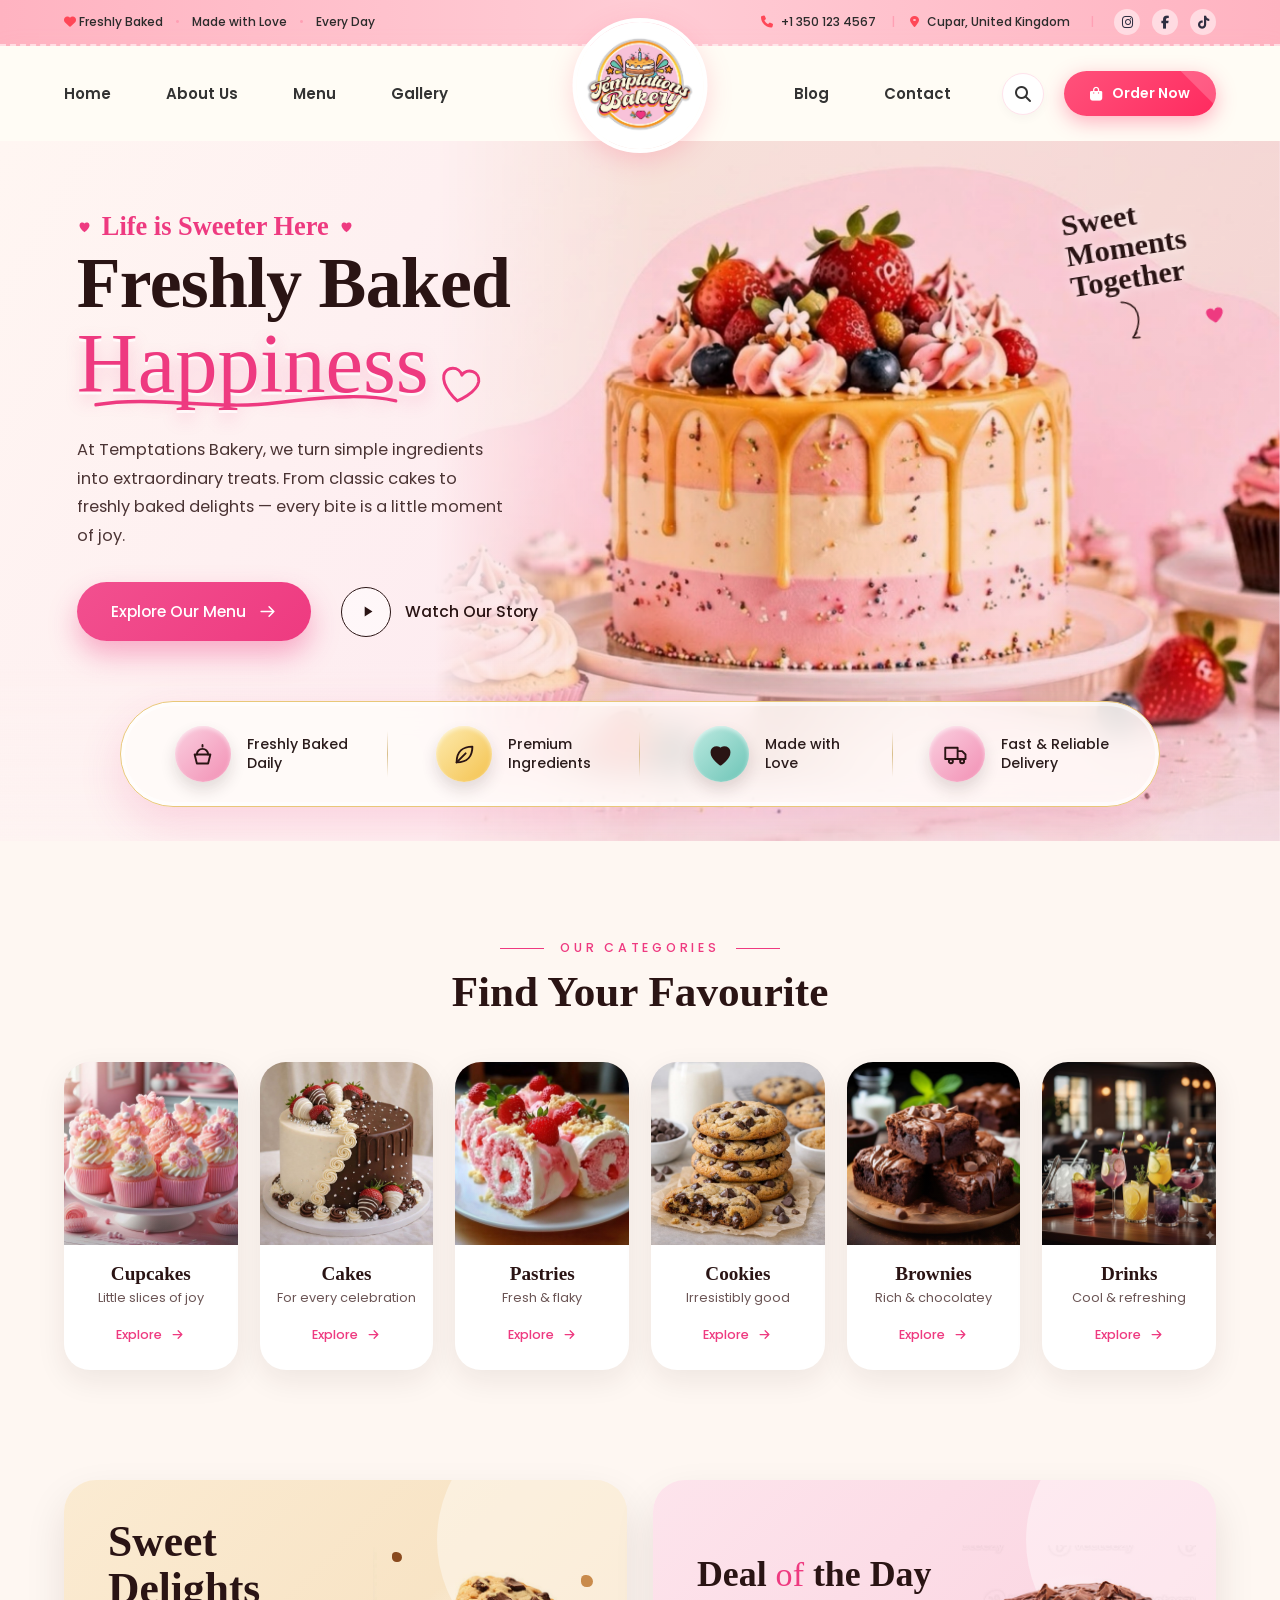
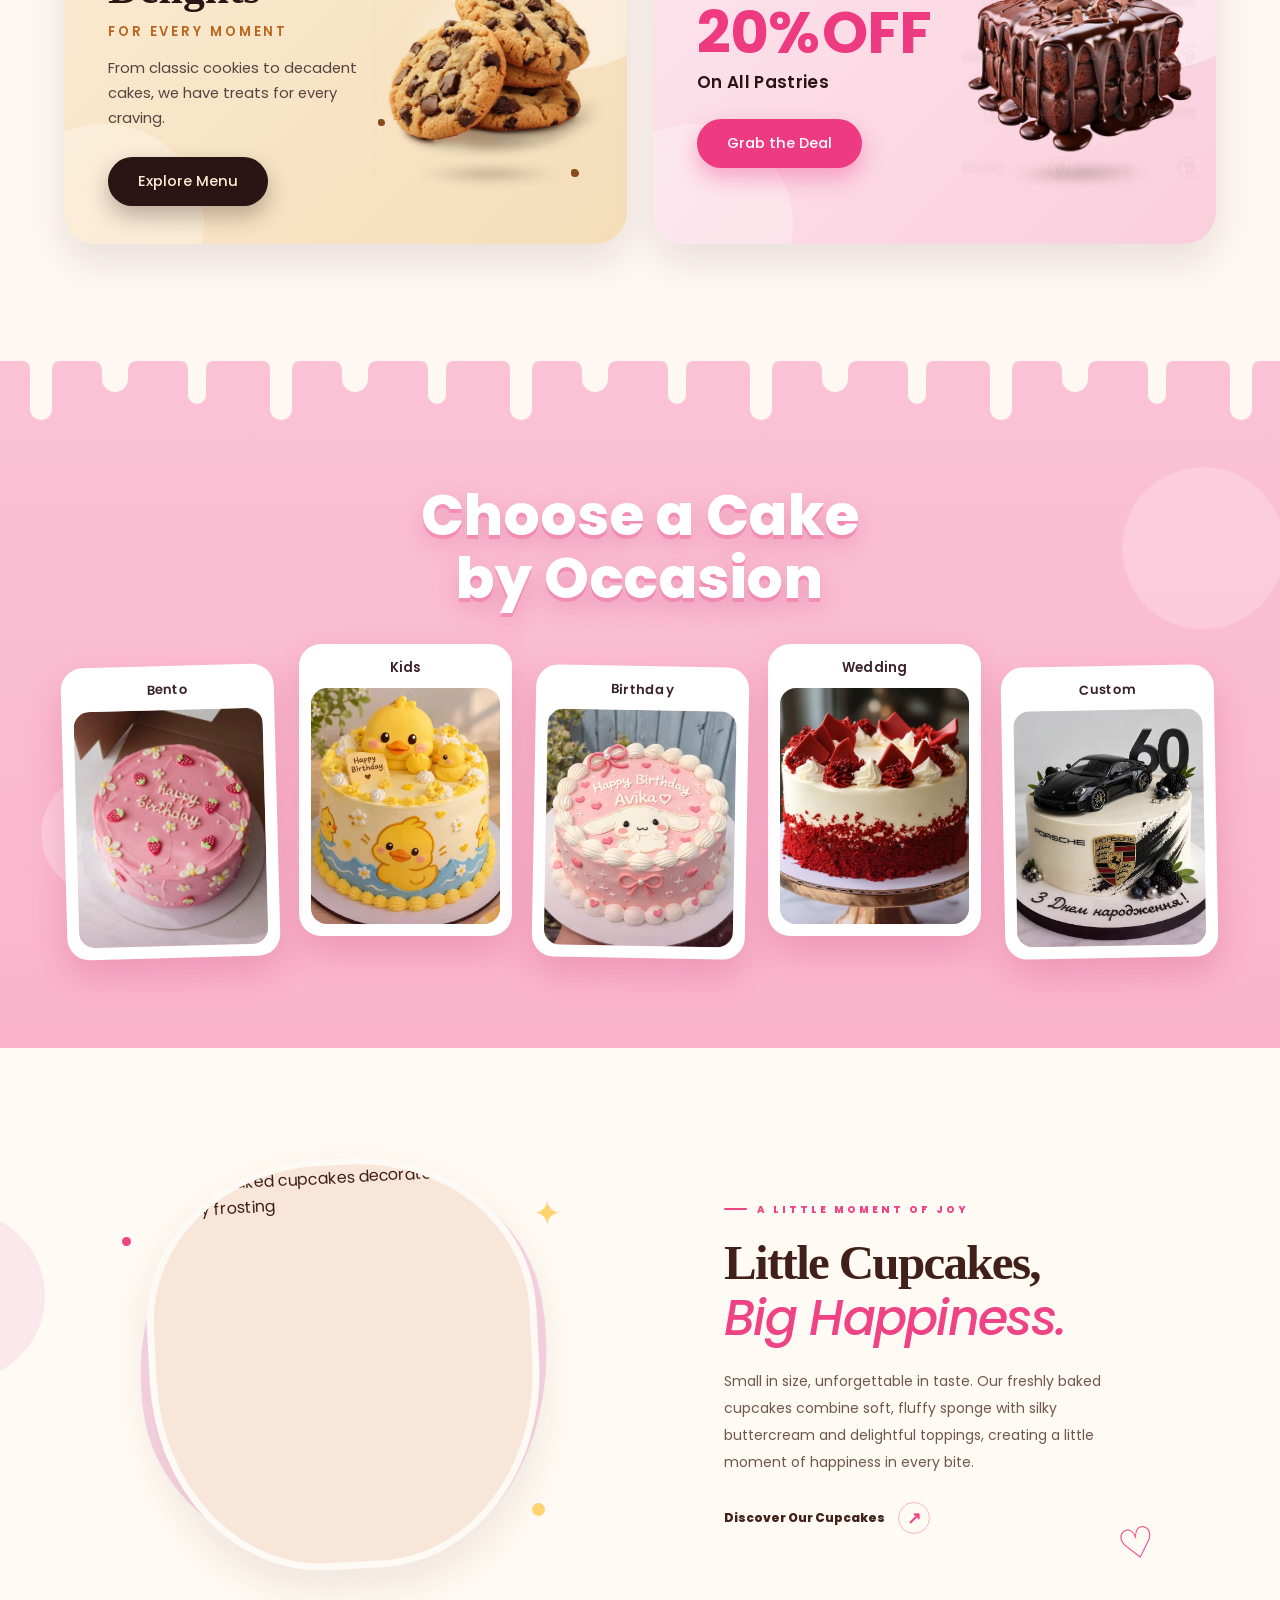
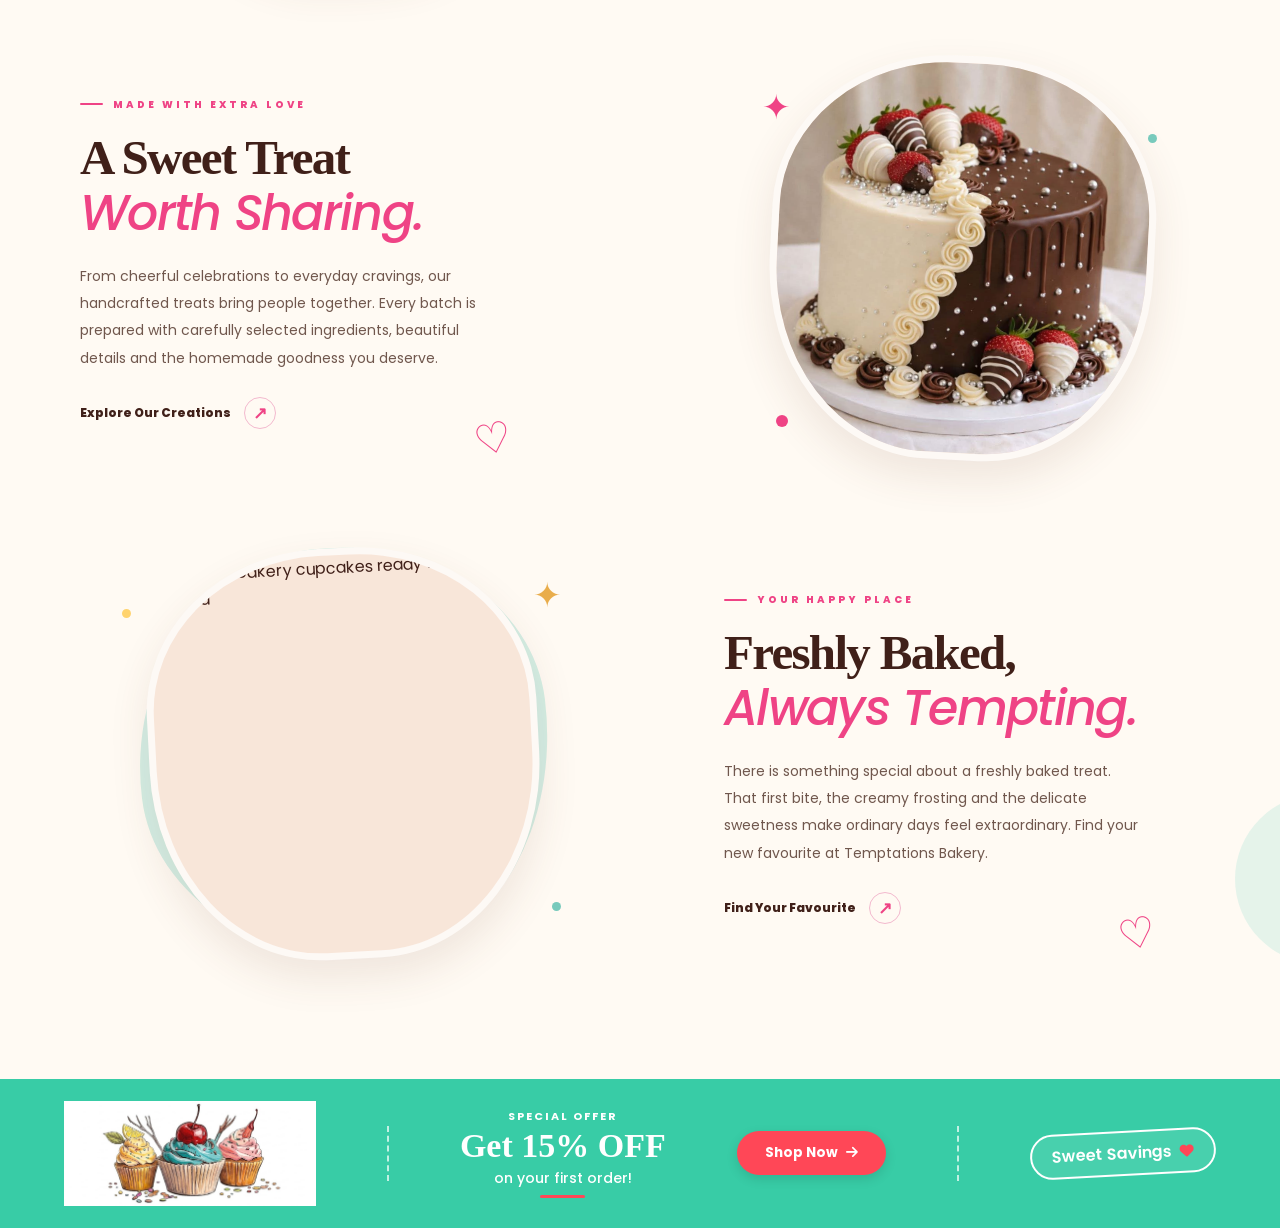
==== commit 353e988a: "website code updated" ====
--- a/index.html
+++ b/index.html
@@ -73,414 +73,387 @@
         </button>
     </header>
 
-<!-- Hero Section -->
-<section class="hero-section">
-    <div class="hero-container">
-        <!-- Left Text Content -->
-        <div class="hero-text-content">
-            <div class="hero-subtitle">SWEET MOMENTS, ALWAYS</div>
-            <h1>Freshly Baked <br><span class="pink-highlight">Happiness</span></h1>
-            <div class="heart-divider"><i class="fa-solid fa-heart"></i></div>
-            <p>At Temptations Bakery, we turn simple ingredients into extraordinary treats. From classic cakes to freshly baked delights — every bite is a little moment of joy.</p>
-            <div class="hero-buttons">
-                <a href="#" class="explore-menu-btn">
-                    Explore Our Menu <i class="fa-solid fa-arrow-right" style="font-size: 13px;"></i>
-                </a>
-                <button class="watch-story-btn">
-                    <span class="play-icon"><i class="fa-solid fa-play"></i></span>
-                    Watch Our Story
-                </button>
+<section class="hx-hero" id="home">
+  <div class="hx-bg" id="hxBg"></div>
+  <div class="hx-shade"></div>
+  <div class="hx-fx" id="hxFx" aria-hidden="true"></div>
+
+  <div class="hx-in">
+
+    <div class="hx-text">
+      <span class="hx-script">
+        <svg viewBox="0 0 24 24" class="hx-mini"><path d="M12 21s-8-5.2-8-11a4.6 4.6 0 0 1 8-3 4.6 4.6 0 0 1 8 3c0 5.8-8 11-8 11z"/></svg>
+        Life is Sweeter Here
+        <svg viewBox="0 0 24 24" class="hx-mini"><path d="M12 21s-8-5.2-8-11a4.6 4.6 0 0 1 8-3 4.6 4.6 0 0 1 8 3c0 5.8-8 11-8 11z"/></svg>
+      </span>
+
+      <h1>
+        <span class="hx-l1">Freshly Baked</span>
+        <span class="hx-l2">
+          Happiness
+          <svg class="hx-swash" viewBox="0 0 400 24" preserveAspectRatio="none"><path d="M6 14C80 4 160 20 240 12s120-8 154-2"/></svg>
+          <svg class="hx-heart" viewBox="0 0 50 50"><path d="M25 44S4 31 4 17a11 11 0 0 1 21-4 11 11 0 0 1 21 4c0 14-21 27-21 27z"/></svg>
+        </span>
+      </h1>
+
+      <p>At Temptations Bakery, we turn simple ingredients into extraordinary treats. From classic cakes to freshly baked delights — every bite is a little moment of joy.</p>
+
+      <div class="hx-btns">
+        <a href="#menu" class="hx-btn">Explore Our Menu
+          <svg viewBox="0 0 24 24"><path d="M4 12h16M14 6l6 6-6 6"/></svg>
+        </a>
+        <a href="#about" class="hx-story">
+          <span class="hx-play"><svg viewBox="0 0 24 24"><path d="M8 5l11 7-11 7z"/></svg></span>
+          Watch Our Story
+        </a>
+      </div>
+    </div>
+
+    <div class="hx-note" aria-hidden="true">
+      Sweet<br>Moments<br>Together
+      <svg viewBox="0 0 60 60"><path d="M28 6c20 4 26 24 10 46M42 48l-6 6 9 1" /></svg>
+      <svg class="hx-nh" viewBox="0 0 50 50"><path d="M25 44S4 31 4 17a11 11 0 0 1 21-4 11 11 0 0 1 21 4c0 14-21 27-21 27z"/></svg>
+    </div>
+  </div>
+
+  <div class="hx-feats">
+    <div class="hx-feat">
+      <span class="hx-ic ic-pink"><svg viewBox="0 0 24 24"><path d="M5 12h14l-2 8H7z"/><path d="M7 12a5 5 0 0 1 10 0"/><path d="M12 5V3.5"/></svg></span>
+      <b>Freshly Baked<br>Daily</b>
+    </div>
+    <div class="hx-feat">
+      <span class="hx-ic ic-yellow"><svg viewBox="0 0 24 24"><path d="M5 19C5 9 11 5 19 5c0 8-4 14-14 14z"/><path d="M5 19l8-8"/></svg></span>
+      <b>Premium<br>Ingredients</b>
+    </div>
+    <div class="hx-feat">
+      <span class="hx-ic ic-teal"><svg viewBox="0 0 24 24" class="solid"><path d="M12 21s-8-5.2-8-11a4.6 4.6 0 0 1 8-3 4.6 4.6 0 0 1 8 3c0 5.8-8 11-8 11z"/></svg></span>
+      <b>Made with<br>Love</b>
+    </div>
+    <div class="hx-feat">
+      <span class="hx-ic ic-pink"><svg viewBox="0 0 24 24"><path d="M2 6h11v10H2zM13 9h4l3 3v4h-7z"/><circle cx="7" cy="18" r="1.8"/><circle cx="17" cy="18" r="1.8"/></svg></span>
+      <b>Fast &amp; Reliable<br>Delivery</b>
+    </div>
+  </div>
+</section>
+
+<section class="cat-sec" id="menu">
+  <div class="cat-head">
+    <span class="cat-eyebrow"><i></i>OUR CATEGORIES<i></i></span>
+    <h2>Find Your Favourite</h2>
+  </div>
+
+  <div class="cat-grid">
+
+    <a href="#menu" class="cat-card">
+      <div class="cat-photo">
+        <img src="assets/images/cupcakes.jpg" alt="Cupcakes" loading="lazy" onerror="this.style.display='none'">
+      </div>
+      <div class="cat-info">
+        <h3>Cupcakes</h3>
+        <p>Little slices of joy</p>
+        <span class="cat-go">Explore <svg viewBox="0 0 24 24"><path d="M5 12h14M13 6l6 6-6 6"/></svg></span>
+      </div>
+    </a>
+
+    <a href="#cakes" class="cat-card">
+      <div class="cat-photo">
+        <img src="assets/images/cakesss.jpg" alt="Cakes" loading="lazy" onerror="this.style.display='none'">
+      </div>
+      <div class="cat-info">
+        <h3>Cakes</h3>
+        <p>For every celebration</p>
+        <span class="cat-go">Explore <svg viewBox="0 0 24 24"><path d="M5 12h14M13 6l6 6-6 6"/></svg></span>
+      </div>
+    </a>
+
+    <a href="#menu" class="cat-card">
+      <div class="cat-photo">
+        <img src="assets/images/pasteries.jpg" alt="Pastries" loading="lazy" onerror="this.style.display='none'">
+      </div>
+      <div class="cat-info">
+        <h3>Pastries</h3>
+        <p>Fresh &amp; flaky</p>
+        <span class="cat-go">Explore <svg viewBox="0 0 24 24"><path d="M5 12h14M13 6l6 6-6 6"/></svg></span>
+      </div>
+    </a>
+
+    <a href="#menu" class="cat-card">
+      <div class="cat-photo">
+        <img src="assets/images/cookies.jpg" alt="Cookies" loading="lazy" onerror="this.style.display='none'">
+      </div>
+      <div class="cat-info">
+        <h3>Cookies</h3>
+        <p>Irresistibly good</p>
+        <span class="cat-go">Explore <svg viewBox="0 0 24 24"><path d="M5 12h14M13 6l6 6-6 6"/></svg></span>
+      </div>
+    </a>
+
+    <a href="#menu" class="cat-card">
+      <div class="cat-photo">
+        <img src="assets/images/brownies.jpg" alt="Brownies" loading="lazy" onerror="this.style.display='none'">
+      </div>
+      <div class="cat-info">
+        <h3>Brownies</h3>
+        <p>Rich &amp; chocolatey</p>
+        <span class="cat-go">Explore <svg viewBox="0 0 24 24"><path d="M5 12h14M13 6l6 6-6 6"/></svg></span>
+      </div>
+    </a>
+
+    <a href="#menu" class="cat-card">
+      <div class="cat-photo">
+        <img src="assets/images/drinks.jpg" alt="Drinks" loading="lazy" onerror="this.style.display='none'">
+      </div>
+      <div class="cat-info">
+        <h3>Drinks</h3>
+        <p>Cool &amp; refreshing</p>
+        <span class="cat-go">Explore <svg viewBox="0 0 24 24"><path d="M5 12h14M13 6l6 6-6 6"/></svg></span>
+      </div>
+    </a>
+
+  </div>
+</section>
+
+<section class="pr-sec">
+  <div class="pr-grid">
+
+    <!-- LEFT: Sweet Delights -->
+    <article class="pr-card pr-cream">
+      <div class="pr-text">
+        <h2>Sweet<br>Delights</h2>
+        <span class="pr-sub">FOR EVERY MOMENT</span>
+        <p>From classic cookies to decadent cakes, we have treats for every craving.</p>
+        <a href="#menu" class="pr-btn pr-btn-dark">Explore Menu</a>
+      </div>
+      <div class="pr-pic">
+        <i class="pr-glow"></i>
+        <img src="assets/images/bgcoockies.png" alt="Chocolate chip cookies" loading="lazy" onerror="this.style.display='none'">
+        <i class="pr-crumb c1"></i><i class="pr-crumb c2"></i><i class="pr-crumb c3"></i><i class="pr-crumb c4"></i>
+      </div>
+    </article>
+
+    <!-- RIGHT: Deal of the Day -->
+    <article class="pr-card pr-pink">
+      <div class="pr-text">
+        <h2 class="pr-deal">Deal <em>of</em> the Day</h2>
+        <div class="pr-off">20%<span>OFF</span></div>
+        <span class="pr-sub pr-sub-dark">On All Pastries</span>
+        <a href="https://wa.me/923001234567" target="_blank" rel="noopener" class="pr-btn pr-btn-pink">Grab the Deal</a>
+      </div>
+      <div class="pr-pic">
+        <i class="pr-glow"></i>
+        <img src="assets/images/bgbrownie.png" alt="Chocolate brownie" loading="lazy" onerror="this.style.display='none'">
+      </div>
+    </article>
+
+  </div>
+</section>
+
+<section class="oc-sec" id="occasions">
+  <div class="oc-head">
+    <h2>Choose a Cake<br>by Occasion</h2>
+  </div>
+
+  <div class="oc-row">
+
+    <a href="#menu" class="oc-card">
+      <span class="oc-name">Bento</span>
+      <div class="oc-photo"><img src="assets/images/bento.jpg" alt="Bento cakes" loading="lazy" onerror="this.style.display='none'"></div>
+    </a>
+
+    <a href="#menu" class="oc-card">
+      <span class="oc-name">Kids</span>
+      <div class="oc-photo"><img src="assets/images/kids.jpg" alt="Kids cakes" loading="lazy" onerror="this.style.display='none'"></div>
+    </a>
+
+    <a href="#menu" class="oc-card">
+      <span class="oc-name">Birthday</span>
+      <div class="oc-photo"><img src="assets/images/bday.jpg" alt="Birthday cakes" loading="lazy" onerror="this.style.display='none'"></div>
+    </a>
+
+    <a href="#menu" class="oc-card">
+      <span class="oc-name">Wedding</span>
+      <div class="oc-photo"><img src="assets/images/wedding.jpg" alt="Wedding cakes" loading="lazy" onerror="this.style.display='none'"></div>
+    </a>
+
+    <a href="#menu" class="oc-card">
+      <span class="oc-name">Custom</span>
+      <div class="oc-photo"><img src="assets/images/oustom.jpg" alt="Custom cakes" loading="lazy" onerror="this.style.display='none'"></div>
+    </a>
+
+  </div>
+</section>
+
+
+<!-- TEMPTATIONS BAKERY | ZIGZAG CUPCAKE SECTION -->
+<section class="tb-zigzag-section" id="tb-cupcake-stories">
+
+  <div class="tb-zigzag-decoration tb-zigzag-decoration--one"></div>
+  <div class="tb-zigzag-decoration tb-zigzag-decoration--two"></div>
+
+  <div class="tb-zigzag-container">
+
+    <!-- ROW 01: IMAGE LEFT, CONTENT RIGHT -->
+    <article class="tb-zigzag-row tb-zigzag-row--image-left">
+
+      <div class="tb-zigzag-visual">
+        <div class="tb-zigzag-blob tb-zigzag-blob--pink"></div>
+        <span class="tb-zigzag-spark tb-zigzag-spark--one">✦</span>
+
+        <div class="tb-zigzag-image-wrap">
+          <img
+            src="https://images.unsplash.com/photo-1486427944299-d1955d23e34d?auto=format&fit=crop&w=1000&q=85"
+            alt="Freshly baked cupcakes decorated with creamy frosting"
+            loading="lazy"
+          >
+        </div>
+
+        <span class="tb-zigzag-dot tb-zigzag-dot--one"></span>
+        <span class="tb-zigzag-dot tb-zigzag-dot--two"></span>
+      </div>
+
+      <div class="tb-zigzag-content">
+        <span class="tb-zigzag-eyebrow">A LITTLE MOMENT OF JOY</span>
+        <h2>Little Cupcakes,<br><em>Big Happiness.</em></h2>
+
+        <p>
+          Small in size, unforgettable in taste. Our freshly baked
+          cupcakes combine soft, fluffy sponge with silky buttercream
+          and delightful toppings, creating a little moment of
+          happiness in every bite.
+        </p>
+
+        <a href="#tb-cupcake-menu" class="tb-zigzag-link">
+          Discover Our Cupcakes
+          <span aria-hidden="true">↗</span>
+        </a>
+
+        <span class="tb-zigzag-heart" aria-hidden="true">♡</span>
+      </div>
+
+    </article>
+
+
+    <!-- ROW 02: CONTENT LEFT, IMAGE RIGHT -->
+    <article class="tb-zigzag-row tb-zigzag-row--image-right">
+
+      <div class="tb-zigzag-visual">
+        <div class="tb-zigzag-blob tb-zigzag-blob--peach"></div>
+        <span class="tb-zigzag-spark tb-zigzag-spark--two">✦</span>
+
+        <div class="tb-zigzag-image-wrap">
+          <img
+            src="assets/images/cakesss.jpg"
+            alt="Beautifully decorated celebration cake and sweet treats"
+            loading="lazy"
+          >
+        </div>
+
+        <span class="tb-zigzag-dot tb-zigzag-dot--three"></span>
+        <span class="tb-zigzag-dot tb-zigzag-dot--four"></span>
+      </div>
+
+      <div class="tb-zigzag-content">
+        <span class="tb-zigzag-eyebrow">MADE WITH EXTRA LOVE</span>
+        <h2>A Sweet Treat<br><em>Worth Sharing.</em></h2>
+
+        <p>
+          From cheerful celebrations to everyday cravings, our
+          handcrafted treats bring people together. Every batch is
+          prepared with carefully selected ingredients, beautiful
+          details and the homemade goodness you deserve.
+        </p>
+
+        <a href="#tb-cupcake-menu" class="tb-zigzag-link">
+          Explore Our Creations
+          <span aria-hidden="true">↗</span>
+        </a>
+
+        <span class="tb-zigzag-heart" aria-hidden="true">♡</span>
+      </div>
+
+    </article>
+
+
+    <!-- ROW 03: IMAGE LEFT, CONTENT RIGHT -->
+    <article class="tb-zigzag-row tb-zigzag-row--image-left">
+
+      <div class="tb-zigzag-visual">
+        <div class="tb-zigzag-blob tb-zigzag-blob--mint"></div>
+        <span class="tb-zigzag-spark tb-zigzag-spark--three">✦</span>
+
+        <div class="tb-zigzag-image-wrap">
+          <img
+            src="https://images.unsplash.com/photo-1587668178277-295251f900ce?auto=format&fit=crop&w=1000&q=85"
+            alt="Delicious bakery cupcakes ready to be enjoyed"
+            loading="lazy"
+          >
+        </div>
+
+        <span class="tb-zigzag-dot tb-zigzag-dot--five"></span>
+        <span class="tb-zigzag-dot tb-zigzag-dot--six"></span>
+      </div>
+
+      <div class="tb-zigzag-content">
+        <span class="tb-zigzag-eyebrow">YOUR HAPPY PLACE</span>
+        <h2>Freshly Baked,<br><em>Always Tempting.</em></h2>
+
+        <p>
+          There is something special about a freshly baked treat.
+          That first bite, the creamy frosting and the delicate
+          sweetness make ordinary days feel extraordinary.
+          Find your new favourite at Temptations Bakery.
+        </p>
+
+        <a href="#tb-cupcake-menu" class="tb-zigzag-link">
+          Find Your Favourite
+          <span aria-hidden="true">↗</span>
+        </a>
+
+        <span class="tb-zigzag-heart" aria-hidden="true">♡</span>
+      </div>
+
+    </article>
+
+  </div>
+</section>
+
+<!-- ================= SPECIAL OFFER LIGHT TEAL BANNER ================= -->
+<section class="tb-offer-banner-section">
+    <div class="tb-offer-container">
+        
+        <!-- Left Side: Original Colored Cupcakes -->
+        <div class="tb-offer-left-img">
+            <img src="assets/images/3cups.jpg" alt="Original Colored Cupcakes" class="tb-clean-cups-img">
+        </div>
+
+        <!-- Vertical Divider -->
+        <div class="tb-offer-divider"></div>
+
+        <!-- Center Text Content -->
+        <div class="tb-offer-center-content">
+            <span class="tb-offer-subhead">SPECIAL OFFER</span>
+            <h2 class="tb-offer-heading">Get 15% OFF</h2>
+            <p class="tb-offer-subtext">on your first order!</p>
+            <div class="tb-offer-line-decor"></div>
+        </div>
+
+        <!-- CTA Button -->
+        <div class="tb-offer-cta">
+            <a href="#" class="tb-offer-shop-btn">
+                Shop Now <i class="fa-solid fa-arrow-right"></i>
+            </a>
+        </div>
+
+        <!-- Vertical Divider -->
+        <div class="tb-offer-divider"></div>
+
+        <!-- Right Badge -->
+        <div class="tb-offer-right-badge">
+            <div class="tb-sweet-savings-oval">
+                <span>Sweet Savings</span>
+                <i class="fa-solid fa-heart"></i>
             </div>
         </div>
 
-        <!-- Right Image Content with Static Clean Typography -->
-        <div class="hero-image-content">
-            <div class="cake-blob-bg"></div>
-            
-            <!-- Static Clean Typography ("Life is Sweeter Here") -->
-            <div class="static-typography">
-                <span class="line-1">Life is</span>
-                <span class="sweeter-text">Sweeter Here 💖</span>
-            </div>
-
-            <img src="assets/images/cake.jpg" alt="Delicious Cake" class="main-cake-img">
-        </div>
-    </div>
-</section>
-
-<section class="cat-sec" id="menu">
-  <div class="cat-grid">
-
-    <a href="#menu" class="cat-card">
-      <div class="cat-pic">
-        <i class="cat-blob"></i>
-        <span class="cat-emo">🧁</span>
-        <img src="cupcakes.png" alt="Cupcakes" onload="this.previousElementSibling.style.display='none'" onerror="this.style.display='none'">
-      </div>
-      <h3>Cupcakes</h3>
-      <p>Little slices of joy</p>
-      <span class="cat-go"><svg viewBox="0 0 24 24"><path d="M5 12h14M13 6l6 6-6 6"/></svg></span>
-    </a>
-
-    <a href="#cakes" class="cat-card">
-      <div class="cat-pic">
-        <i class="cat-blob"></i>
-        <span class="cat-emo">🍰</span>
-        <img src="cakes.png" alt="Cakes" onload="this.previousElementSibling.style.display='none'" onerror="this.style.display='none'">
-      </div>
-      <h3>Cakes</h3>
-      <p>For every celebration</p>
-      <span class="cat-go"><svg viewBox="0 0 24 24"><path d="M5 12h14M13 6l6 6-6 6"/></svg></span>
-    </a>
-
-    <a href="#menu" class="cat-card">
-      <div class="cat-pic">
-        <i class="cat-blob"></i>
-        <span class="cat-emo">🥐</span>
-        <img src="pastries.png" alt="Pastries" onload="this.previousElementSibling.style.display='none'" onerror="this.style.display='none'">
-      </div>
-      <h3>Pastries</h3>
-      <p>Fresh &amp; flaky</p>
-      <span class="cat-go"><svg viewBox="0 0 24 24"><path d="M5 12h14M13 6l6 6-6 6"/></svg></span>
-    </a>
-
-    <a href="#menu" class="cat-card">
-      <div class="cat-pic">
-        <i class="cat-blob"></i>
-        <span class="cat-emo">🍪</span>
-        <img src="cookies.png" alt="Cookies" onload="this.previousElementSibling.style.display='none'" onerror="this.style.display='none'">
-      </div>
-      <h3>Cookies</h3>
-      <p>Irresistibly good</p>
-      <span class="cat-go"><svg viewBox="0 0 24 24"><path d="M5 12h14M13 6l6 6-6 6"/></svg></span>
-    </a>
-
-    <a href="#menu" class="cat-card">
-      <div class="cat-pic">
-        <i class="cat-blob"></i>
-        <span class="cat-emo">🍫</span>
-        <img src="brownies.png" alt="Brownies" onload="this.previousElementSibling.style.display='none'" onerror="this.style.display='none'">
-      </div>
-      <h3>Brownies</h3>
-      <p>Rich &amp; chocolatey</p>
-      <span class="cat-go"><svg viewBox="0 0 24 24"><path d="M5 12h14M13 6l6 6-6 6"/></svg></span>
-    </a>
-
-    <a href="#menu" class="cat-card">
-      <div class="cat-pic">
-        <i class="cat-blob"></i>
-        <span class="cat-emo">🥤</span>
-        <img src="drinks.png" alt="Drinks" onload="this.previousElementSibling.style.display='none'" onerror="this.style.display='none'">
-      </div>
-      <h3>Drinks</h3>
-      <p>Cool &amp; refreshing</p>
-      <span class="cat-go"><svg viewBox="0 0 24 24"><path d="M5 12h14M13 6l6 6-6 6"/></svg></span>
-    </a>
-
-  </div>
-</section>
-
-<!-- Our Specialties Section -->
-<section class="specialties-section">
-    <div class="specialties-container">
-        <!-- Section Header -->
-        <div class="section-header">
-            <span class="sub-title">— OUR SPECIALTIES —</span>
-            <h2 class="main-title">A World of Sweet Delights</h2>
-        </div>
-
-        <!-- 4 Images Grid Cards -->
-        <div class="specialties-grid">
-            <!-- Card 1 -->
-            <div class="specialty-card">
-                <div class="card-img-wrapper">
-                    <img src="assets/images/cakes.jpg" alt="Delicioso Cake">
-                    <span class="badge">Most Loved</span>
-                </div>
-            </div>
-
-            <!-- Card 2 -->
-            <div class="specialty-card">
-                <div class="card-img-wrapper">
-                    <img src="assets/images/cupcakes.jpg" alt="Cupcakes Assortment">
-                </div>
-            </div>
-
-            <!-- Card 3 -->
-            <div class="specialty-card">
-                <div class="card-img-wrapper">
-                    <img src="assets/images/cookies.jpg" alt="Fresh Baked Cookies">
-                </div>
-            </div>
-
-            <!-- Card 4 -->
-            <div class="specialty-card">
-                <div class="card-img-wrapper">
-                    <img src="assets/images/pasteries.jpg" alt="Special Pastry">
-                    <span class="badge best-seller">Best</span>
-                </div>
-            </div>
-        </div>
-    </div>
-</section>
-
-<!-- Our Story & Special Offer Section -->
-<section class="story-offer-wrapper">
-    
-    <!-- Top Part: Our Story -->
-    <div class="our-story-section">
-        <div class="story-container">
-            
-            <!-- Left Side: Illustrated Bakery Composition -->
-            <div class="story-illustration-box">
-                <!-- Floating Decorative Accents -->
-                <span class="baked-love-tag">Baked with Love 💖</span>
-                
-                <!-- Main Illustration Canvas -->
-                <div class="illustration-canvas">
-                    <!-- Bakery Logo Badge -->
-                    <div class="story-logo-badge">
-                        <img src="assets/images/LOGO.jpg" alt="Temptations Bakery Logo">
-                    </div>
-                    
-                    <!-- Cupcakes & Bakery Items Group -->
-                    <div class="cupcakes-group">
-                        <img src="assets/images/donuts.jpg" class="illus-item item-main" alt="Delicious Cupcake">
-                        <img src="assets/images/cupcakes.jpg" class="illus-item item-secondary" alt="Fresh Baked Goods">
-                    </div>
-                </div>
-            </div>
-
-            <!-- Center Side: Typography & Story Text -->
-            <div class="story-content-box">
-                <span class="story-badge">Our Story 💌</span>
-                <h2 class="story-headline">
-                    A Little Sweetness.<br>
-                    <span class="pink-cursive">A Lot of Love.</span>
-                </h2>
-                <p class="story-paragraph">
-                    Temptations Bakery was born from a simple dream — to spread happiness, one bite at a time. We craft fresh, high-quality baked goods using the finest ingredients, because you deserve nothing but the best.
-                </p>
-                <a href="#" class="btn-story-learn">
-                    Learn More <i class="fa-solid fa-arrow-right"></i>
-                </a>
-            </div>
-
-            <!-- Right Side: Feature List -->
-            <div class="story-features-list">
-                <div class="feature-card">
-                    <div class="feat-icon-bg"><i class="fa-solid fa-seedling"></i></div>
-                    <div class="feat-info">
-                        <h4>Premium Ingredients</h4>
-                        <p>Only the best, always.</p>
-                    </div>
-                </div>
-
-                <div class="feature-card">
-                    <div class="feat-icon-bg"><i class="fa-solid fa-heart"></i></div>
-                    <div class="feat-info">
-                        <h4>Made with Love</h4>
-                        <p>Because you matter.</p>
-                    </div>
-                </div>
-
-                <div class="feature-card">
-                    <div class="feat-icon-bg"><i class="fa-solid fa-bread-slice"></i></div>
-                    <div class="feat-info">
-                        <h4>Freshly Baked Daily</h4>
-                        <p>Straight from our kitchen.</p>
-                    </div>
-                </div>
-
-                <div class="feature-card">
-                    <div class="feat-icon-bg"><i class="fa-solid fa-truck-fast"></i></div>
-                    <div class="feat-info">
-                        <h4>Fast & Reliable Delivery</h4>
-                        <p>Sweetness at your doorstep.</p>
-                    </div>
-                </div>
-            </div>
-
-        </div>
-    </div>
-
-    <!-- Bottom Part: Teal Wavy Banner -->
-    <div class="special-offer-banner">
-        <!-- SVG Wavy Scallop Edge Top Border -->
-        <div class="scallop-top-border">
-            <svg viewBox="0 0 1200 18" preserveAspectRatio="none">
-                <path d="M0,0 Q15,18 30,0 T60,0 T90,0 T120,0 T150,0 T180,0 T210,0 T240,0 T270,0 T300,0 T330,0 T360,0 T390,0 T420,0 T450,0 T480,0 T510,0 T540,0 T570,0 T600,0 T630,0 T660,0 T690,0 T720,0 T750,0 T780,0 T810,0 T840,0 T870,0 T900,0 T930,0 T960,0 T990,0 T1020,0 T1050,0 T1080,0 T1110,0 T1140,0 T1170,0 T1200,0 V18 H0 Z" fill="#2ebfa5"></path>
-            </svg>
-        </div>
-
-        <div class="banner-inner-content">
-            <!-- Left Cupcakes Showcase -->
-            <div class="banner-left-img">
-                <img src="assets/images/ttcups.jpg" alt="Special Offer Cupcakes">
-            </div>
-
-            <!-- Center Call to Action -->
-            <div class="banner-center-text">
-                <span class="offer-pill">SPECIAL OFFER</span>
-                <h3>Get 15% OFF</h3>
-                <p>on your first order!</p>
-                <a href="#" class="btn-banner-shop">
-                    Shop Now <i class="fa-solid fa-arrow-right"></i>
-                </a>
-            </div>
-
-            <!-- Right Sweet Savings Badge -->
-            <div class="banner-right-badge">
-                <div class="sweet-stamp">
-                    <span>Sweet<br>Savings</span>
-                    <i class="fa-solid fa-heart"></i>
-                </div>
-            </div>
-        </div>
-    </div>
-
-</section>
-
-<!-- Customer Reviews Section -->
-<section class="reviews-section">
-    <div class="reviews-container">
-        <!-- Section Header -->
-        <div class="section-header">
-            <span class="sub-title">— TESTIMONIALS —</span>
-            <h2 class="main-title">What Our Sweet Lovers Say</h2>
-        </div>
-
-        <!-- Reviews Slider/Grid Wrapper -->
-        <div class="reviews-slider">
-            
-            <!-- Review Card 1 -->
-            <div class="review-card">
-                <div class="review-stars">
-                    <i class="fa-solid fa-star"></i>
-                    <i class="fa-solid fa-star"></i>
-                    <i class="fa-solid fa-star"></i>
-                    <i class="fa-solid fa-star"></i>
-                    <i class="fa-solid fa-star"></i>
-                </div>
-                <p class="review-text">"Temptations Bakery ke cupcakes aur fresh cakes ne meri daughter ki birthday ko aur bhi special bana diya! Taste bilkul home-baked aur fresh tha."</p>
-                <div class="reviewer-info">
-                    <div class="reviewer-img">
-                        <img src="assets/images/1.jpg" alt="Ayesha Khan">
-                    </div>
-                    <div>
-                        <h4>Williams</h4>
-                        <span>Regular Customer</span>
-                    </div>
-                </div>
-            </div>
-
-            <!-- Review Card 2 -->
-            <div class="review-card">
-                <div class="review-stars">
-                    <i class="fa-solid fa-star"></i>
-                    <i class="fa-solid fa-star"></i>
-                    <i class="fa-solid fa-star"></i>
-                    <i class="fa-solid fa-star"></i>
-                    <i class="fa-solid fa-star"></i>
-                </div>
-                <p class="review-text">"The pastries and cookies are amazingly soft and delicious. Fast delivery service ki wajah se cheezain bilkul fresh doorstep par mil gayin!"</p>
-                <div class="reviewer-info">
-                    <div class="reviewer-img">
-                        <img src="assets/images/2.jpg" alt="Bilal Ahmed">
-                    </div>
-                    <div>
-                        <h4>Jane morris</h4>
-                        <span>Food Blogger</span>
-                    </div>
-                </div>
-            </div>
-
-            <!-- Review Card 3 -->
-            <div class="review-card">
-                <div class="review-stars">
-                    <i class="fa-solid fa-star"></i>
-                    <i class="fa-solid fa-star"></i>
-                    <i class="fa-solid fa-star"></i>
-                    <i class="fa-solid fa-star"></i>
-                    <i class="fa-solid fa-star"></i>
-                </div>
-                <p class="review-text">"Best bakery in town! Inka chocolate brownie aur red velvet cake kaafi rich aur tasty hai. Highly recommend to everyone."</p>
-                <div class="reviewer-info">
-                    <div class="reviewer-img">
-                        <img src="assets/images/3.jpg" alt="Fatima Noor">
-                    </div>
-                    <div>
-                        <h4>James kino</h4>
-                        <span>Sweet Tooth</span>
-                    </div>
-                </div>
-            </div>
-
-        </div>
-    </div>
-</section>
-    <!-- Custom JavaScript -->
-    <script src="script.js"></script>
-</body>
-
-<!-- High-End Footer Section (Pastel Theme) -->
-<footer class="footer-section">
-    <div class="footer-container">
-        
-        <!-- Column 1: Brand Info & Logo -->
-        <div class="footer-col brand-col">
-            <div class="footer-logo">
-                <img src="assets/images/LOGO.jpg" alt="Temptations Bakery Logo">
-                <h3>Temptations Bakery</h3>
-            </div>
-            <p class="footer-about">
-                Spreading happiness, one sweet bite at a time. We craft premium, hand-baked goods fresh daily with love and the finest ingredients.
-            </p>
-            <div class="footer-socials">
-                <a href="#" class="social-icon facebook"><i class="fa-brands fa-facebook-f"></i></a>
-                <a href="#" class="social-icon instagram"><i class="fa-brands fa-instagram"></i></a>
-                <a href="#" class="social-icon tiktok"><i class="fa-brands fa-tiktok"></i></a>
-                <a href="#" class="social-icon whatsapp"><i class="fa-brands fa-whatsapp"></i></a>
-            </div>
-        </div>
-
-        <!-- Column 2: Quick Links -->
-        <div class="footer-col">
-            <h3>Quick Links</h3>
-            <ul class="footer-links">
-                <li><a href="#">Home</a></li>
-                <li><a href="#">About Us</a></li>
-                <li><a href="#">Our Specialties</a></li>
-                <li><a href="#">Categories</a></li>
-                <li><a href="#">Contact Us</a></li>
-            </ul>
-        </div>
-
-        <!-- Column 3: Working Hours -->
-        <div class="footer-col">
-            <h3>Opening Hours</h3>
-            <ul class="footer-hours">
-                <li><span>Monday - Friday:</span> 8:00 AM - 10:00 PM</li>
-                <li><span>Saturday:</span> 9:00 AM - 11:00 PM</li>
-                <li><span>Sunday:</span> 10:00 AM - 9:00 PM</li>
-            </ul>
-        </div>
-
-        <!-- Column 4: Newsletter -->
-        <div class="footer-col newsletter-col">
-            <h3>Get Sweet Updates</h3>
-            <p>Subscribe to get special offers, free giveaways, and once-in-a-lifetime deals.</p>
-            <form class="newsletter-form">
-                <input type="email" placeholder="Enter your email" required>
-                <button type="submit"><i class="fa-solid fa-paper-plane"></i></button>
-            </form>
-        </div>
-
-    </div>
-
-    <!-- Bottom Copyright Bar -->
-    <div class="footer-bottom">
-        <p>&copy; 2026 Temptations Bakery. All rights reserved. Crafted with 💖 for sweet lovers.</p>
-    </div>
-</footer>
-</html>+    </div>
+</section>
--- a/style.css
+++ b/style.css
@@ -297,1006 +297,1304 @@
 }
 
 /*HERO SECTION*/
-/* ================= HERO SECTION STYLING ================= */
-.hero-section {
-    padding: 50px 5% 80px 5%;
+/* ================= MASTERPIECE HERO ================= */
+.hx-hero{
+  --hx-pink:#EE3A80;
+  --hx-choc:#2A1414;
+  position:relative;overflow:hidden;
+  min-height:700px;padding:70px 0 160px;
+  font-family:'Poppins',sans-serif;color:var(--hx-choc);
+  background:linear-gradient(120deg,#FFF6F2 0%,#FDEAF0 55%,#FADCE7 100%);
+}
+.hx-hero *{box-sizing:border-box}
+
+/* cake image: right side, left se fade */
+.hx-bg{
+  position:absolute;top:0;right:0;bottom:0;left:auto;
+  width:66%;z-index:0;
+  background:url("assets/images/cake.jpg") center center/cover no-repeat;
+  mix-blend-mode:multiply;
+  -webkit-mask-image:linear-gradient(to right,transparent 0,#000 26%,#000 100%);
+  mask-image:linear-gradient(to right,transparent 0,#000 26%,#000 100%);
+  animation:hxZoom 18s ease-in-out infinite alternate;
+  transition:transform .25s ease-out;
+  will-change:transform;
+}
+@keyframes hxZoom{from{scale:1}to{scale:1.06}}
+
+.hx-shade{
+  position:absolute;inset:0;z-index:1;pointer-events:none;
+  background:linear-gradient(0deg,rgba(255,247,243,.45) 0%,transparent 26%);
+}
+
+.hx-in{position:relative;z-index:3;max-width:1320px;margin:0 auto;padding:0 6%}
+.hx-text{max-width:560px}
+
+/* script line */
+.hx-script{
+  display:inline-flex;align-items:center;gap:10px;
+  font-family:'Caveat',cursive;font-weight:600;font-size:1.65rem;color:var(--hx-pink);
+  animation:hxUp .8s both;
+}
+.hx-mini{width:15px;height:15px;fill:var(--hx-pink);animation:hxBeat 1.6s ease-in-out infinite}
+.hx-mini:last-child{animation-delay:.4s}
+
+/* heading */
+.hx-hero h1{margin:6px 0 0;line-height:1;font-weight:800}
+.hx-l1{
+  display:block;font-family:'Playfair Display',serif;font-weight:800;
+  font-size:clamp(2.9rem,5.6vw,5.1rem);color:var(--hx-choc);
+  letter-spacing:-.01em;animation:hxUp .9s .1s both;
+}
+.hx-l2{
+  position:relative;display:inline-block;margin-top:2px;
+  font-family:'Kaushan Script',cursive;font-weight:400;
+  font-size:clamp(3.3rem,6.6vw,6rem);color:var(--hx-pink);
+  text-shadow:0 3px 0 rgba(255,255,255,.7),0 8px 18px rgba(238,58,128,.25);
+  animation:hxUp .9s .2s both;
+}
+.hx-swash{position:absolute;left:4%;bottom:-.1em;width:88%;height:.28em;overflow:visible}
+.hx-swash path{
+  fill:none;stroke:var(--hx-pink);stroke-width:3.5;stroke-linecap:round;
+  stroke-dasharray:520;stroke-dashoffset:520;
+  animation:hxDraw 1.4s .9s ease-out forwards;
+}
+.hx-heart{
+  position:absolute;right:-.62em;top:.5em;width:.5em;height:.5em;
+  fill:none;stroke:var(--hx-pink);stroke-width:3.5;stroke-linejoin:round;
+  rotate:10deg;animation:hxBeat 1.5s ease-in-out infinite;
+}
+@keyframes hxDraw{to{stroke-dashoffset:0}}
+@keyframes hxBeat{0%,100%{scale:1}50%{scale:1.22}}
+
+.hx-text p{
+  max-width:430px;margin:30px 0 32px;
+  font-size:1.02rem;line-height:1.75;color:#4b3434;
+  animation:hxUp .9s .35s both;
+}
+
+/* buttons */
+.hx-btns{display:flex;align-items:center;flex-wrap:wrap;gap:30px;animation:hxUp .9s .5s both}
+.hx-btn{
+  position:relative;overflow:hidden;display:inline-flex;align-items:center;gap:12px;
+  padding:18px 34px;border-radius:60px;text-decoration:none;
+  background:linear-gradient(135deg,#F2508F,#EE3A80);color:#fff;font-weight:500;font-size:.98rem;
+  box-shadow:0 14px 28px rgba(238,58,128,.38);
+  transition:transform .35s cubic-bezier(.3,1.6,.5,1),box-shadow .3s;
+}
+.hx-btn svg{width:19px;height:19px;fill:none;stroke:#fff;stroke-width:2;stroke-linecap:round;stroke-linejoin:round;transition:transform .3s}
+.hx-btn::after{
+  content:"";position:absolute;top:0;left:-70%;width:40%;height:100%;
+  background:linear-gradient(100deg,transparent,rgba(255,255,255,.55),transparent);
+  transform:skewX(-20deg);animation:hxShine 4s 1.5s infinite;
+}
+@keyframes hxShine{0%{left:-70%}30%,100%{left:140%}}
+.hx-btn:hover{transform:translateY(-5px) scale(1.03);box-shadow:0 20px 34px rgba(238,58,128,.48)}
+.hx-btn:hover svg{transform:translateX(5px)}
+
+.hx-story{
+  display:inline-flex;align-items:center;gap:14px;text-decoration:none;
+  color:var(--hx-choc);font-weight:500;font-size:.98rem;transition:color .25s;
+}
+.hx-play{
+  position:relative;width:50px;height:50px;border-radius:50%;
+  border:1.8px solid var(--hx-choc);background:rgba(255,255,255,.55);
+  display:flex;align-items:center;justify-content:center;transition:.3s;
+}
+.hx-play::before{
+  content:"";position:absolute;inset:-6px;border-radius:50%;
+  border:1.5px solid var(--hx-pink);opacity:0;animation:hxPulse 2.2s infinite;
+}
+@keyframes hxPulse{0%{scale:.85;opacity:.7}100%{scale:1.4;opacity:0}}
+.hx-play svg{width:17px;height:17px;fill:var(--hx-choc);margin-left:3px;transition:.3s}
+.hx-story:hover{color:var(--hx-pink)}
+.hx-story:hover .hx-play{background:var(--hx-pink);border-color:var(--hx-pink);transform:scale(1.12)}
+.hx-story:hover .hx-play svg{fill:#fff}
+
+/* handwritten note */
+.hx-note{
+  position:absolute;right:7%;top:-10px;z-index:4;
+  font-family:'Caveat',cursive;font-weight:700;font-size:1.9rem;line-height:1.02;
+  color:var(--hx-choc);text-align:left;rotate:-9deg;
+  text-shadow:0 0 12px rgba(255,255,255,.9);
+  animation:hxBob 4.5s ease-in-out infinite;
+}
+.hx-note svg:not(.hx-nh){
+  display:block;width:46px;height:46px;margin:2px 0 0 26px;
+  fill:none;stroke:var(--hx-choc);stroke-width:2;stroke-linecap:round;stroke-linejoin:round;
+}
+.hx-nh{position:absolute;right:-26px;bottom:4px;width:20px;height:20px;fill:var(--hx-pink);animation:hxBeat 1.6s infinite}
+@keyframes hxBob{0%,100%{translate:0 0}50%{translate:0 -10px}}
+
+/* features bar */
+.hx-feats{
+  position:absolute;left:50%;bottom:34px;translate:-50% 0;z-index:5;
+  width:min(1040px,90%);
+  display:grid;grid-template-columns:repeat(4,1fr);
+  padding:20px 14px;border-radius:70px;
+  background:rgba(255,252,250,.85);
+  -webkit-backdrop-filter:blur(14px) saturate(1.3);backdrop-filter:blur(14px) saturate(1.3);
+  border:1.5px solid #E9C779;
+  box-shadow:0 18px 44px rgba(238,58,128,.16),inset 0 0 0 4px rgba(255,255,255,.55);
+  animation:hxRise 1s .7s both;
+}
+@keyframes hxRise{from{opacity:0;translate:-50% 40px}to{opacity:1;translate:-50% 0}}
+.hx-feat{
+  position:relative;display:flex;align-items:center;justify-content:center;gap:16px;padding:4px 8px;
+  transition:transform .35s cubic-bezier(.3,1.6,.5,1);
+}
+.hx-feat:not(:last-child)::after{
+  content:"";position:absolute;right:0;top:14%;height:72%;width:1px;
+  background:linear-gradient(transparent,#D9BE8A,transparent);
+}
+.hx-feat:hover{transform:translateY(-6px)}
+.hx-feat b{font-weight:500;font-size:.88rem;line-height:1.35;color:#2b1c1c}
+.hx-ic{
+  width:56px;height:56px;flex:none;border-radius:50%;
+  display:flex;align-items:center;justify-content:center;
+  box-shadow:0 8px 16px rgba(46,24,24,.14),inset 0 2px 4px rgba(255,255,255,.6);
+  transition:transform .5s cubic-bezier(.3,1.6,.5,1);
+}
+.hx-feat:hover .hx-ic{transform:rotate(-12deg) scale(1.14)}
+.hx-ic svg{width:27px;height:27px;fill:none;stroke:#2A1414;stroke-width:1.7;stroke-linecap:round;stroke-linejoin:round}
+.hx-ic svg.solid{fill:#2A1414}
+.ic-pink{background:linear-gradient(135deg,#FAD0E0,#F28FB4)}
+.ic-yellow{background:linear-gradient(135deg,#FDEBB0,#F4C24E)}
+.ic-teal{background:linear-gradient(135deg,#BDEAE1,#6CC4B6)}
+
+/* floating sprinkles / hearts */
+.hx-fx{position:absolute;inset:0;z-index:2;pointer-events:none;overflow:hidden}
+.hx-p{position:absolute;bottom:-30px;opacity:0;animation:hxFloat linear infinite}
+@keyframes hxFloat{
+  0%{transform:translateY(0) rotate(0);opacity:0}
+  10%{opacity:.9}
+  90%{opacity:.8}
+  100%{transform:translateY(-760px) translateX(var(--sx)) rotate(360deg);opacity:0}
+}
+@keyframes hxUp{from{opacity:0;transform:translateY(40px)}to{opacity:1;transform:none}}
+
+/* ---------- responsive ---------- */
+@media (max-width:1100px){
+  .hx-bg{width:72%}
+  .hx-note{right:4%;font-size:1.6rem}
+}
+@media (max-width:820px){
+  .hx-hero{min-height:auto;padding:46px 0 260px;text-align:center}
+  .hx-bg{width:100%;opacity:.4;-webkit-mask-image:none;mask-image:none}
+  .hx-text{margin:0 auto}
+  .hx-text p{margin-inline:auto}
+  .hx-btns{justify-content:center;gap:20px}
+  .hx-note{display:none}
+  .hx-heart{right:-.5em}
+  .hx-feats{grid-template-columns:repeat(2,1fr);border-radius:34px;row-gap:14px;bottom:22px;padding:18px 10px}
+  .hx-feat:nth-child(2)::after{display:none}
+}
+@media (max-width:480px){
+  .hx-feat{flex-direction:column;gap:8px;text-align:center}
+  .hx-feat::after{display:none}
+  .hx-ic{width:48px;height:48px}
+  .hx-btn{padding:16px 28px}
+}
+@media (prefers-reduced-motion:reduce){
+  .hx-hero *,.hx-hero *::before,.hx-hero *::after{animation:none !important;transition:none !important}
+  .hx-swash path{stroke-dashoffset:0}
+}
+
+/*CATEGORY CARDS*/
+/* ================= CATEGORY SECTION (realistic, photo-first) ================= */
+.cat-sec{
+  position:relative;padding:90px 5% 90px;
+  background:#FEF7F2;
+  font-family:'Poppins',sans-serif;
+}
+.cat-head{text-align:center;margin-bottom:46px}
+.cat-eyebrow{
+  display:inline-flex;align-items:center;gap:16px;
+  font-size:.78rem;font-weight:500;letter-spacing:.3em;color:#EE3A80;
+}
+.cat-eyebrow i{display:block;width:44px;height:1.5px;background:#EE3A80}
+.cat-head h2{
+  font-family:'Playfair Display',serif;font-weight:700;
+  font-size:clamp(1.9rem,3.4vw,2.7rem);color:#2A1414;margin-top:10px;
+}
+
+.cat-grid{
+  max-width:1320px;margin:0 auto;
+  display:grid;grid-template-columns:repeat(6,1fr);gap:22px;
+}
+
+.cat-card{
+  display:block;text-decoration:none;color:#2A1414;
+  background:#fff;border-radius:26px;overflow:hidden;
+  box-shadow:0 10px 30px rgba(46,24,24,.08);
+  transition:transform .45s cubic-bezier(.2,.9,.3,1),box-shadow .4s;
+}
+.cat-card:hover{
+  transform:translateY(-10px);
+  box-shadow:0 26px 46px rgba(238,58,128,.22);
+}
+
+.cat-photo{
+  position:relative;aspect-ratio:1/1.05;overflow:hidden;
+  background:linear-gradient(135deg,#FDE9F1,#FBE3A6);
+}
+.cat-photo img{
+  position:absolute;inset:0;width:100%;height:100%;object-fit:cover;
+  transition:transform .8s cubic-bezier(.2,.9,.3,1);
+}
+.cat-card:hover .cat-photo img{transform:scale(1.1)}
+.cat-photo::after{
+  content:"";position:absolute;inset:0;
+  background:linear-gradient(180deg,transparent 60%,rgba(46,24,24,.18));
+  pointer-events:none;
+}
+
+.cat-info{padding:18px 16px 22px;text-align:center}
+.cat-info h3{
+  font-family:'Playfair Display',serif;font-weight:700;font-size:1.2rem;margin-bottom:4px;
+}
+.cat-info p{font-size:.8rem;color:#6b5555;margin-bottom:14px}
+.cat-go{
+  display:inline-flex;align-items:center;gap:8px;
+  font-size:.8rem;font-weight:500;color:#EE3A80;
+  padding-bottom:3px;border-bottom:1.5px solid transparent;
+  transition:gap .3s,border-color .3s;
+}
+.cat-go svg{width:15px;height:15px;fill:none;stroke:currentColor;stroke-width:2;stroke-linecap:round;stroke-linejoin:round}
+.cat-card:hover .cat-go{gap:14px;border-color:#EE3A80}
+
+@media (max-width:1200px){
+  .cat-grid{grid-template-columns:repeat(3,1fr);gap:24px}
+}
+@media (max-width:620px){
+  .cat-sec{padding:60px 5%}
+  .cat-grid{grid-template-columns:repeat(2,1fr);gap:16px}
+  .cat-info{padding:14px 10px 18px}
+  .cat-info h3{font-size:1.05rem}
+}
+@media (prefers-reduced-motion:reduce){
+  .cat-card,.cat-photo img,.cat-go{transition:none !important}
+}
+
+/*SIDE BY SIDE BG*/
+/* ================= PROMO BANNERS ================= */
+.pr-sec{padding:20px 5% 90px;background:#FEF7F2;font-family:'Poppins',sans-serif}
+.pr-grid{
+  max-width:1320px;margin:0 auto;
+  display:grid;grid-template-columns:1fr 1fr;gap:26px;
+}
+.pr-card{
+  position:relative;overflow:hidden;
+  display:grid;grid-template-columns:minmax(0,1fr) minmax(0,.9fr);align-items:center;gap:6px;
+  min-height:320px;padding:38px 20px 38px 44px;border-radius:32px;
+  color:#2A1414;
+  box-shadow:0 18px 40px rgba(46,24,24,.1);
+  transition:transform .45s cubic-bezier(.2,.9,.3,1),box-shadow .4s;
+}
+.pr-card:hover{transform:translateY(-8px);box-shadow:0 28px 52px rgba(238,58,128,.2)}
+
+/* colours */
+.pr-cream{background:linear-gradient(135deg,#FBEBD2 0%,#F5DDB9 100%)}
+.pr-pink{background:linear-gradient(135deg,#FDE4EC 0%,#FACFDD 100%)}
+
+/* soft decor circles */
+.pr-card::before{
+  content:"";position:absolute;right:-70px;top:-70px;width:260px;height:260px;border-radius:50%;
+  background:rgba(255,255,255,.4);
+}
+.pr-card::after{
+  content:"";position:absolute;left:-60px;bottom:-80px;width:200px;height:200px;border-radius:50%;
+  background:rgba(255,255,255,.28);
+}
+
+/* text */
+.pr-text{position:relative;z-index:3}
+.pr-text h2{
+  font-family:'Playfair Display',Georgia,serif;font-weight:700;
+  font-size:clamp(2rem,3.4vw,3rem);line-height:1.08;color:#2A1414;
+}
+.pr-sub{
+  display:block;margin-top:10px;
+  font-size:.82rem;font-weight:600;letter-spacing:.22em;color:#B9651F;
+}
+.pr-sub-dark{font-size:1.05rem;letter-spacing:.02em;font-weight:600;color:#2A1414;margin:6px 0 24px}
+.pr-text p{
+  max-width:250px;margin:14px 0 26px;font-size:.92rem;line-height:1.7;color:#5a4242;
+}
+
+/* deal text */
+.pr-deal{font-size:clamp(1.8rem,2.8vw,2.5rem) !important}
+.pr-deal em{
+  font-family:'Kaushan Script',cursive;font-style:normal;font-weight:400;
+  color:#EE3A80;font-size:.95em;
+}
+.pr-off{
+  margin-top:10px;font-family:'Poppins',sans-serif;font-weight:700;
+  font-size:clamp(2.8rem,4.6vw,4.2rem);line-height:1;color:#EE3A80;
+  letter-spacing:-.02em;
+}
+.pr-off span{margin-left:4px}
+
+/* buttons */
+.pr-btn{
+  position:relative;overflow:hidden;display:inline-flex;align-items:center;justify-content:center;
+  padding:14px 30px;border-radius:50px;text-decoration:none;font-weight:500;font-size:.92rem;
+  transition:transform .35s cubic-bezier(.3,1.6,.5,1),box-shadow .3s,background .3s;
+}
+.pr-btn::after{
+  content:"";position:absolute;top:0;left:-70%;width:40%;height:100%;
+  background:linear-gradient(100deg,transparent,rgba(255,255,255,.55),transparent);
+  transform:skewX(-20deg);transition:left .6s;
+}
+.pr-btn:hover::after{left:130%}
+.pr-btn:hover{transform:translateY(-4px) scale(1.04)}
+.pr-btn-dark{background:#2A1414;color:#FBEBD2;box-shadow:0 10px 22px rgba(42,20,20,.3)}
+.pr-btn-pink{background:#EE3A80;color:#fff;box-shadow:0 10px 22px rgba(238,58,128,.38)}
+
+/* pictures */
+.pr-pic{position:relative;height:100%;min-height:250px;display:flex;align-items:center;justify-content:center}
+.pr-pic img{
+  position:relative;z-index:2;
+  width:100%;max-width:100%;height:auto;max-height:280px;object-fit:contain;
+  mix-blend-mode:multiply;              /* white background ghul jata hai */
+  animation:prFloat 5s ease-in-out infinite;
+  transition:transform .6s cubic-bezier(.3,1.6,.5,1);
+}
+.pr-card:hover .pr-pic img{transform:scale(1.06) rotate(-3deg)}
+.pr-glow{
+  position:absolute;width:80%;aspect-ratio:1;border-radius:50%;
+  background:radial-gradient(circle,rgba(255,255,255,.7),rgba(255,255,255,0) 68%);
+}
+/* neeche naram shadow */
+.pr-pic::after{
+  content:"";position:absolute;left:50%;bottom:8%;translate:-50% 0;
+  width:60%;height:18px;border-radius:50%;
+  background:radial-gradient(ellipse,rgba(46,24,24,.28),transparent 70%);
+  filter:blur(4px);
+}
+@keyframes prFloat{0%,100%{translate:0 0}50%{translate:0 -10px}}
+
+/* floating crumbs */
+.pr-crumb{
+  position:absolute;z-index:3;border-radius:40% 60% 50% 50%;background:#8A4A1E;
+  animation:prCrumb 4s ease-in-out infinite;
+}
+.pr-crumb.c1{width:10px;height:10px;top:12%;left:8%}
+.pr-crumb.c2{width:7px;height:7px;top:70%;left:2%;animation-delay:-1s}
+.pr-crumb.c3{width:12px;height:12px;top:20%;right:6%;animation-delay:-2s;background:#C98A4B}
+.pr-crumb.c4{width:8px;height:8px;bottom:10%;right:12%;animation-delay:-3s}
+@keyframes prCrumb{
+  0%,100%{translate:0 0;rotate:0deg}
+  50%{translate:6px -16px;rotate:120deg}
+}
+
+/* responsive */
+@media (max-width:1000px){
+  .pr-grid{grid-template-columns:1fr}
+}
+@media (max-width:520px){
+  .pr-card{grid-template-columns:1fr;padding:30px 24px 10px;text-align:center}
+  .pr-text p{margin-inline:auto}
+  .pr-pic{min-height:230px}
+  .pr-pic img{width:92%}
+}
+@media (prefers-reduced-motion:reduce){
+  .pr-pic img,.pr-crumb,.pr-card,.pr-btn{animation:none !important;transition:none !important}
+}
+
+/*PRODUCTS CARDS*/
+/* ================= OCCASION SECTION ================= */
+.oc-sec{
+  position:relative;overflow:hidden;
+  padding:150px 5% 90px;
+  background:linear-gradient(180deg,#FBC3D6 0%,#F9B4CB 100%);
+  font-family:'Poppins',sans-serif;
+}
+
+/* upar ki tapakti (drip) edge: cream colour, page se match */
+.oc-sec::before{
+  content:"";position:absolute;left:0;right:0;top:-1px;height:90px;z-index:1;
+  background:url("data:image/svg+xml,<svg xmlns='http://www.w3.org/2000/svg' viewBox='0 0 240 90' preserveAspectRatio='none'><path fill='%23FEF7F2' d='M0 0h240v28H214c-8 0-8 6-8 14v20a9 9 0 0 1-18 0V42c0-8 0-14-8-14H138c-8 0-10 4-10 12v6a13 13 0 0 1-26 0v-6c0-8-2-12-10-12H60c-8 0-8 6-8 14v34a11 11 0 0 1-22 0V42c0-8 0-14-8-14H0z'/></svg>") repeat-x top left/240px 90px;
+}
+/* halki shine dots */
+.oc-sec::after{
+  content:"";position:absolute;inset:0;pointer-events:none;
+  background:
+    radial-gradient(circle at 8% 70%,rgba(255,255,255,.28) 0 60px,transparent 62px),
+    radial-gradient(circle at 94% 30%,rgba(255,255,255,.22) 0 80px,transparent 82px);
+}
+
+.oc-head{position:relative;z-index:2;text-align:center;margin-bottom:56px}
+.oc-head h2{
+  font-weight:800;color:#fff;line-height:1.12;
+  font-size:clamp(2rem,4.4vw,3.6rem);letter-spacing:.01em;
+  text-shadow:0 4px 0 rgba(238,58,128,.28),0 10px 24px rgba(200,40,100,.25);
+}
+
+.oc-row{
+  position:relative;z-index:2;max-width:1280px;margin:0 auto;
+  display:grid;grid-template-columns:repeat(5,1fr);gap:22px;align-items:start;
+}
+
+/* white frame card */
+.oc-card{
+  display:block;text-decoration:none;
+  background:#fff;border-radius:22px;padding:14px 12px 12px;
+  box-shadow:0 16px 34px rgba(200,40,100,.22);
+  transition:transform .45s cubic-bezier(.2,.9,.3,1),box-shadow .4s;
+}
+/* halka stagger, jaise reference mein */
+.oc-card:nth-child(even){margin-top:-22px}
+.oc-card:nth-child(1){rotate:-1.5deg}
+.oc-card:nth-child(3){rotate:1deg}
+.oc-card:nth-child(5){rotate:-1deg}
+.oc-card:hover{
+  rotate:0deg;transform:translateY(-12px) scale(1.03);
+  box-shadow:0 30px 50px rgba(200,40,100,.34);
+}
+
+.oc-name{
+  display:block;text-align:center;margin-bottom:10px;
+  font-size:.82rem;font-weight:600;color:#3a2229;letter-spacing:.02em;
+}
+
+.oc-photo{
+  position:relative;aspect-ratio:4/5;border-radius:16px;overflow:hidden;
+  background:linear-gradient(135deg,#FDE9F1,#F9C2D6);
+}
+.oc-photo img{
+  position:absolute;inset:0;width:100%;height:100%;object-fit:cover;
+  transition:transform .8s cubic-bezier(.2,.9,.3,1);
+}
+.oc-card:hover .oc-photo img{transform:scale(1.12)}
+.oc-photo::after{
+  content:"";position:absolute;inset:0;
+  background:linear-gradient(180deg,transparent 65%,rgba(120,20,60,.18));
+  pointer-events:none;
+}
+
+/* ---------- responsive ---------- */
+@media (max-width:1100px){
+  .oc-row{grid-template-columns:repeat(3,1fr);gap:20px}
+  .oc-card:nth-child(even){margin-top:0}
+}
+@media (max-width:640px){
+  .oc-sec{padding:120px 0 70px}
+  .oc-sec::before{height:70px;background-size:180px 70px}
+  .oc-row{
+    display:flex;gap:16px;overflow-x:auto;padding:14px 5% 24px;
+    scroll-snap-type:x mandatory;-webkit-overflow-scrolling:touch;
+    scrollbar-width:none;
+  }
+  .oc-row::-webkit-scrollbar{display:none}
+  .oc-card{flex:0 0 62%;scroll-snap-align:center}
+  .oc-card:nth-child(even){margin-top:0}
+}
+@media (prefers-reduced-motion:reduce){
+  .oc-card,.oc-photo img{transition:none !important}
+}
+
+/*ZIG ZAG*/
+
+/* ==========================================
+   TEMPTATIONS BAKERY — ZIGZAG SECTION
+   All classes use the tb-zigzag prefix
+========================================== */
+
+.tb-zigzag-section {
+  --tbz-pink: #ef4385;
+  --tbz-pink-soft: #f9dce8;
+  --tbz-cream: #fffaf3;
+  --tbz-peach: #ffe4d4;
+  --tbz-mint: #c9eee3;
+  --tbz-yellow: #ffd36e;
+  --tbz-brown: #402019;
+  --tbz-text: #70574d;
+
+  position: relative;
+  isolation: isolate;
+  overflow: hidden;
+  padding: 90px 24px 100px;
+  background: var(--tbz-cream);
+  color: var(--tbz-brown);
+  font-family: "Inter", "Segoe UI", sans-serif;
+}
+
+.tb-zigzag-section *,
+.tb-zigzag-section *::before,
+.tb-zigzag-section *::after {
+  box-sizing: border-box;
+}
+
+.tb-zigzag-container {
+  position: relative;
+  z-index: 2;
+  width: 100%;
+  max-width: 1120px;
+  margin-inline: auto;
+}
+
+.tb-zigzag-row {
+  display: grid;
+  grid-template-columns: minmax(0, 1fr) minmax(0, 0.9fr);
+  align-items: center;
+  gap: clamp(55px, 9vw, 125px);
+  margin-bottom: 48px;
+}
+
+.tb-zigzag-row:last-child {
+  margin-bottom: 0;
+}
+
+/* Reverse the visual order in row two */
+.tb-zigzag-row--image-right .tb-zigzag-visual {
+  order: 2;
+}
+
+.tb-zigzag-row--image-right .tb-zigzag-content {
+  order: 1;
+}
+
+/* ==========================================
+   IMAGE COMPOSITION
+========================================== */
+
+.tb-zigzag-visual {
+  position: relative;
+  display: flex;
+  align-items: center;
+  justify-content: center;
+  min-width: 0;
+  min-height: 340px;
+  padding: 20px;
+}
+
+.tb-zigzag-blob {
+  position: absolute;
+  z-index: -1;
+  width: 78%;
+  aspect-ratio: 1;
+  border-radius: 48% 52% 44% 56% / 55% 43% 57% 45%;
+  transition: border-radius 0.6s ease, transform 0.6s ease;
+}
+
+.tb-zigzag-blob--pink {
+  background: #f8d5e4;
+  transform: rotate(-10deg);
+}
+
+.tb-zigzag-blob--peach {
+  background: #ffe3d4;
+  transform: rotate(9deg);
+}
+
+.tb-zigzag-blob--mint {
+  background: #d4eee4;
+  transform: rotate(-7deg);
+}
+
+.tb-zigzag-visual:hover .tb-zigzag-blob {
+  border-radius: 50%;
+  transform: rotate(0deg) scale(1.04);
+}
+
+.tb-zigzag-image-wrap {
+  position: relative;
+  width: 88%;
+  max-width: 390px;
+  aspect-ratio: 0.95 / 1;
+  overflow: hidden;
+  border: 7px solid rgba(255, 255, 255, 0.75);
+  border-radius: 46% 46% 43% 43% / 39% 39% 48% 48%;
+  box-shadow: 0 18px 40px rgba(105, 64, 48, 0.11);
+  background: #f8e6d9;
+  transform: rotate(-3deg);
+  transition: transform 0.55s ease, box-shadow 0.55s ease;
+}
+
+.tb-zigzag-row--image-right .tb-zigzag-image-wrap {
+  transform: rotate(3deg);
+}
+
+.tb-zigzag-visual:hover .tb-zigzag-image-wrap {
+  transform: rotate(0deg) translateY(-5px);
+  box-shadow: 0 24px 48px rgba(105, 64, 48, 0.16);
+}
+
+.tb-zigzag-image-wrap img {
+  display: block;
+  width: 100%;
+  height: 100%;
+  object-fit: cover;
+  transition: transform 0.7s ease;
+}
+
+.tb-zigzag-visual:hover .tb-zigzag-image-wrap img {
+  transform: scale(1.06);
+}
+
+/* ==========================================
+   CONTENT
+========================================== */
+
+.tb-zigzag-content {
+  position: relative;
+  max-width: 440px;
+  padding: 26px 0;
+}
+
+.tb-zigzag-eyebrow {
+  display: inline-flex;
+  align-items: center;
+  gap: 10px;
+  margin-bottom: 17px;
+  color: var(--tbz-pink);
+  font-size: 10px;
+  font-weight: 800;
+  letter-spacing: 3px;
+  line-height: 1.7;
+}
+
+.tb-zigzag-eyebrow::before {
+  content: "";
+  display: inline-block;
+  width: 23px;
+  height: 2px;
+  background: var(--tbz-pink);
+  border-radius: 10px;
+}
+
+.tb-zigzag-content h2 {
+  margin: 0 0 21px;
+  color: var(--tbz-brown);
+  font-family: Georgia, "Times New Roman", serif;
+  font-size: clamp(35px, 4vw, 49px);
+  font-weight: 700;
+  line-height: 1.14;
+  letter-spacing: -1.7px;
+}
+
+.tb-zigzag-content h2 em {
+  color: var(--tbz-pink);
+  font-weight: 500;
+  font-style: italic;
+}
+
+.tb-zigzag-content p {
+  max-width: 420px;
+  margin: 0 0 25px;
+  color: var(--tbz-text);
+  font-size: 14px;
+  font-weight: 400;
+  line-height: 1.95;
+}
+
+.tb-zigzag-link {
+  display: inline-flex;
+  align-items: center;
+  gap: 13px;
+  color: var(--tbz-brown);
+  font-size: 12px;
+  font-weight: 750;
+  text-decoration: none;
+  transition: color 0.25s ease;
+}
+
+.tb-zigzag-link span {
+  display: inline-flex;
+  align-items: center;
+  justify-content: center;
+  width: 32px;
+  height: 32px;
+  border: 1px solid #f3b9ce;
+  border-radius: 50%;
+  color: var(--tbz-pink);
+  font-size: 17px;
+  transition: color 0.3s ease,
+              background 0.3s ease,
+              transform 0.3s ease;
+}
+
+.tb-zigzag-link:hover {
+  color: var(--tbz-pink);
+}
+
+.tb-zigzag-link:hover span {
+  color: #fff;
+  background: var(--tbz-pink);
+  transform: translate(3px, -2px);
+}
+
+.tb-zigzag-heart {
+  position: absolute;
+  right: 8px;
+  bottom: -8px;
+  color: var(--tbz-pink);
+  font-family: Georgia, serif;
+  font-size: 42px;
+  transform: rotate(-13deg);
+}
+
+/* ==========================================
+   FLOATING DECORATIONS
+========================================== */
+
+.tb-zigzag-spark {
+  position: absolute;
+  z-index: 3;
+  color: var(--tbz-yellow);
+  font-size: 34px;
+  line-height: 1;
+  animation: tbZigzagFloat 4s ease-in-out infinite;
+}
+
+.tb-zigzag-spark--one {
+  top: 13%;
+  right: 9%;
+}
+
+.tb-zigzag-spark--two {
+  top: 12%;
+  left: 8%;
+  color: var(--tbz-pink);
+  animation-delay: 0.8s;
+}
+
+.tb-zigzag-spark--three {
+  top: 11%;
+  right: 9%;
+  color: #e9ad4b;
+  animation-delay: 1.3s;
+}
+
+.tb-zigzag-dot {
+  position: absolute;
+  z-index: 3;
+  display: block;
+  width: 9px;
+  height: 9px;
+  border-radius: 50%;
+  background: var(--tbz-pink);
+}
+
+.tb-zigzag-dot--one {
+  top: 22%;
+  left: 8%;
+}
+
+.tb-zigzag-dot--two {
+  right: 12%;
+  bottom: 16%;
+  width: 13px;
+  height: 13px;
+  background: var(--tbz-yellow);
+}
+
+.tb-zigzag-dot--three {
+  top: 22%;
+  right: 9%;
+  background: #78cabc;
+}
+
+.tb-zigzag-dot--four {
+  bottom: 12%;
+  left: 11%;
+  width: 12px;
+  height: 12px;
+  background: var(--tbz-pink);
+}
+
+.tb-zigzag-dot--five {
+  top: 18%;
+  left: 8%;
+  background: var(--tbz-yellow);
+}
+
+.tb-zigzag-dot--six {
+  right: 9%;
+  bottom: 15%;
+  background: #78cabc;
+}
+
+.tb-zigzag-decoration {
+  position: absolute;
+  z-index: 0;
+  width: 170px;
+  height: 170px;
+  border-radius: 50%;
+  pointer-events: none;
+  opacity: 0.6;
+}
+
+.tb-zigzag-decoration--one {
+  top: 10%;
+  left: -125px;
+  background: #f9dce8;
+}
+
+.tb-zigzag-decoration--two {
+  right: -125px;
+  bottom: 7%;
+  background: #d4eee4;
+}
+
+@keyframes tbZigzagFloat {
+  0%, 100% {
+    transform: translateY(0) rotate(0deg);
+  }
+  50% {
+    transform: translateY(-9px) rotate(10deg);
+  }
+}
+
+/* ==========================================
+   SCROLL REVEAL
+========================================== */
+
+.tb-zigzag-section.tb-zigzag-js .tb-zigzag-row {
+  opacity: 0;
+  transform: translateY(28px);
+  transition: opacity 0.75s ease, transform 0.75s ease;
+}
+
+.tb-zigzag-section.tb-zigzag-js .tb-zigzag-row.tb-zigzag-visible {
+  opacity: 1;
+  transform: translateY(0);
+}
+
+/* ==========================================
+   TABLET
+========================================== */
+
+@media (max-width: 900px) {
+  .tb-zigzag-section {
+    padding: 70px 24px 80px;
+  }
+
+  .tb-zigzag-row {
+    gap: 35px;
+    grid-template-columns: minmax(0, 1fr) minmax(0, 0.95fr);
+    margin-bottom: 30px;
+  }
+
+  .tb-zigzag-visual {
+    min-height: 290px;
+    padding: 10px;
+  }
+
+  .tb-zigzag-image-wrap {
+    width: 94%;
+    border-width: 5px;
+  }
+
+  .tb-zigzag-content h2 {
+    font-size: clamp(31px, 4vw, 40px);
+    letter-spacing: -1px;
+  }
+
+  .tb-zigzag-content p {
+    font-size: 13px;
+    line-height: 1.8;
+  }
+
+  .tb-zigzag-heart {
+    display: none;
+  }
+}
+
+/* ==========================================
+   MOBILE
+========================================== */
+
+@media (max-width: 600px) {
+  .tb-zigzag-section {
+    padding: 48px 20px 60px;
+  }
+
+  .tb-zigzag-row,
+  .tb-zigzag-row--image-right {
+    grid-template-columns: minmax(0, 1fr);
+    gap: 17px;
+    margin-bottom: 48px;
+  }
+
+  /* Consistent image-first mobile layout */
+  .tb-zigzag-row .tb-zigzag-visual,
+  .tb-zigzag-row--image-right .tb-zigzag-visual {
+    order: 1;
+  }
+
+  .tb-zigzag-row .tb-zigzag-content,
+  .tb-zigzag-row--image-right .tb-zigzag-content {
+    order: 2;
+  }
+
+  .tb-zigzag-visual {
+    min-height: 270px;
+    padding: 10px;
+  }
+
+  .tb-zigzag-blob {
+    width: 70%;
+  }
+
+  .tb-zigzag-image-wrap {
+    width: min(78%, 310px);
+    aspect-ratio: 1 / 0.91;
+  }
+
+  .tb-zigzag-content {
+    max-width: 100%;
+    padding: 9px 3px 0;
+  }
+
+  .tb-zigzag-eyebrow {
+    margin-bottom: 12px;
+    font-size: 9px;
+    letter-spacing: 2.3px;
+  }
+
+  .tb-zigzag-content h2 {
+    margin-bottom: 15px;
+    font-size: clamp(32px, 8vw, 40px);
+    line-height: 1.14;
+  }
+
+  .tb-zigzag-content p {
+    max-width: 100%;
+    margin-bottom: 20px;
+    font-size: 13px;
+    line-height: 1.85;
+  }
+
+  .tb-zigzag-spark {
+    font-size: 27px;
+  }
+
+  .tb-zigzag-decoration {
+    width: 110px;
+    height: 110px;
+  }
+
+  .tb-zigzag-decoration--one {
+    left: -85px;
+  }
+
+  .tb-zigzag-decoration--two {
+    right: -85px;
+  }
+}
+
+/* Reduce motion for accessibility */
+@media (prefers-reduced-motion: reduce) {
+  .tb-zigzag-section *,
+  .tb-zigzag-section *::before,
+  .tb-zigzag-section *::after {
+    animation: none !important;
+    transition-duration: 0.01ms !important;
+  }
+
+  .tb-zigzag-section.tb-zigzag-js .tb-zigzag-row {
+    opacity: 1;
+    transform: none;
+  }
+}
+
+/*BANNER*/
+/* ================= UNIQUE TEAL OFFER BANNER CSS ================= */
+.tb-offer-banner-section {
+    /* Exact teal shade matching ttcups_2.jpg background */
+    background-color: #23bfa3; 
+    width: 100%;
+    padding: 25px 5%;
     position: relative;
-    background-color: #fffcf5;
     overflow: hidden;
-}
-
-.hero-container {
-    max-width: 1300px;
+    font-family: 'Poppins', sans-serif;
+    color: #ffffff;
+}
+
+.tb-offer-container {
+    max-width: 1250px;
     margin: 0 auto;
     display: flex;
     align-items: center;
     justify-content: space-between;
-    gap: 40px;
-}
-
-.hero-text-content {
-    flex: 1.1;
-    z-index: 2;
-}
-
-.hero-subtitle {
-    color: #ff4757;
+    gap: 20px;
+}
+
+/* Left Image Seamless Blend */
+.tb-offer-left-img {
+    display: flex;
+    align-items: center;
+}
+
+.tb-teal-blend-img {
+    height: 110px;
+    width: auto;
+    object-fit: contain;
+    /* Clean color integration without box edges */
+    background-color: #23bfa3; 
+    mix-blend-mode: multiply; 
+}
+
+/* Vertical Dotted Dividers */
+.tb-offer-divider {
+    width: 1px;
+    height: 60px;
+    border-left: 2px dashed rgba(255, 255, 255, 0.6);
+}
+
+/* Center Content */
+.tb-offer-center-content {
+    text-align: center;
+}
+
+.tb-offer-subhead {
+    font-size: 11px;
     font-weight: 700;
-    font-size: 13px;
     letter-spacing: 2px;
-    margin-bottom: 12px;
-}
-
-.hero-text-content h1 {
-    font-size: 54px;
-    font-weight: 800;
-    color: #2f2e41;
-    line-height: 1.15;
-    margin-bottom: 15px;
-}
-
-.pink-highlight {
-    color: #ff4757;
-}
-
-.heart-divider {
-    color: #ff4757;
-    font-size: 16px;
-    margin-bottom: 18px;
-}
-
-.hero-text-content p {
-    color: #666;
-    font-size: 15px;
-    line-height: 1.7;
-    max-width: 460px;
-    margin-bottom: 35px;
-}
-
-.hero-buttons {
-    display: flex;
-    align-items: center;
-    gap: 20px;
-}
-
-.explore-menu-btn {
-    background: #ff527b;
-    color: white;
-    padding: 14px 28px;
+    color: #ffeff3;
+    display: block;
+    margin-bottom: 2px;
+    text-transform: uppercase;
+}
+
+.tb-offer-heading {
+    font-family: 'Fredoka One', 'Playfair Display', serif;
+    font-size: 34px;
+    font-weight: 700;
+    color: #ffffff;
+    line-height: 1.1;
+    margin: 0;
+}
+
+.tb-offer-subtext {
+    font-size: 14px;
+    color: #f7f3eb;
+    margin-top: 3px;
+    font-weight: 500;
+}
+
+.tb-offer-line-decor {
+    width: 50px;
+    height: 2px;
+    background-color: #ffb6c1;
+    margin: 6px auto 0 auto;
+    border-radius: 2px;
+}
+
+/* Shop Now Button */
+.tb-offer-shop-btn {
+    background-color: #ff4757;
+    color: #ffffff;
+    padding: 12px 28px;
     border-radius: 30px;
     text-decoration: none;
+    font-weight: 700;
+    font-size: 13.5px;
+    display: inline-flex;
+    align-items: center;
+    gap: 8px;
+    box-shadow: 0 4px 15px rgba(0, 0, 0, 0.15);
+    transition: all 0.3s ease;
+    white-space: nowrap;
+}
+
+.tb-offer-shop-btn:hover {
+    background-color: #e04368;
+    transform: translateY(-2px);
+}
+
+/* Right Oval "Sweet Savings" Badge */
+.tb-sweet-savings-oval {
+    border: 2px solid #ffffff;
+    border-radius: 50px;
+    padding: 10px 22px;
+    display: inline-flex;
+    align-items: center;
+    gap: 8px;
+    transform: rotate(-4deg);
+    background: rgba(255, 255, 255, 0.05);
+}
+
+.tb-sweet-savings-oval span {
+    font-family: 'Fredoka One', 'Poppins', cursive;
+    font-size: 16px;
+    color: #ffffff;
     font-weight: 600;
-    font-size: 15px;
-    display: flex;
-    align-items: center;
-    gap: 10px;
-    box-shadow: 0 6px 20px rgba(255, 82, 123, 0.35);
-    transition: all 0.3s ease;
-}
-
-.explore-menu-btn:hover {
-    background: #e04368;
-    transform: translateY(-2px);
-}
-
-.watch-story-btn {
-    background: transparent;
-    border: none;
-    display: flex;
-    align-items: center;
-    gap: 12px;
-    font-weight: 600;
-    color: #333;
-    cursor: pointer;
-    font-size: 15px;
-    transition: color 0.3s;
-}
-
-.play-icon {
-    width: 44px;
-    height: 44px;
-    background: white;
-    border-radius: 50%;
-    display: flex;
-    align-items: center;
-    justify-content: center;
+}
+
+.tb-sweet-savings-oval i {
     color: #ff4757;
-    box-shadow: 0 4px 15px rgba(0,0,0,0.08);
-    transition: transform 0.3s;
-}
-
-.watch-story-btn:hover .play-icon {
-    transform: scale(1.1);
-}
-
-/* Right Image & Blob Styling */
-.hero-image-content {
-    flex: 1.2;
-    position: relative;
-    display: flex;
-    justify-content: center;
-    align-items: center;
-}
-
-.cake-blob-bg {
-    position: absolute;
-    width: 500px;
-    height: 400px;
-    background: #ffe3ec;
-    border-radius: 40% 60% 50% 50% / 50% 40% 60% 50%;
-    z-index: 1;
-    opacity: 0.8;
-}
-
-.main-cake-img {
-    position: relative;
-    z-index: 2;
-    max-width: 460px;
-    width: 100%;
-    height: auto;
-    border-radius: 20px;
-}
-
-/* Static Clean Typography ("Life is Sweeter Here") - No Animation */
-.static-typography {
-    position: absolute;
-    top: -25px;
-    right: 25px;
-    z-index: 4;
-    font-family: 'Caveat', cursive;
-    font-size: 26px;
-    font-weight: 700;
-    color: #2f2e41;
-    display: flex;
-    flex-direction: column;
-    align-items: flex-end;
-    line-height: 1.1;
-    text-align: right;
-    pointer-events: none;
-}
-
-.static-typography .sweeter-text {
-    color: #ff4757;
-    font-size: 32px;
-}
-
-/* Responsive adjustments */
+    font-size: 14px;
+}
+
+/* Responsive Support */
 @media (max-width: 992px) {
-    .hero-container {
+    .tb-offer-container {
         flex-direction: column;
         text-align: center;
-    }
-    .hero-text-content p {
-        margin: 0 auto 35px auto;
-    }
-    .hero-buttons {
-        justify-content: center;
-    }
-    .cake-blob-bg {
-        width: 320px;
-        height: 320px;
-    }
-    .main-cake-img {
-        max-width: 340px;
-    }
-    .static-typography {
-        top: -15px;
-        right: 15px;
-        font-size: 22px;
-    }
-}
-
-/*4 img grid*/
-/* ================= SPECIALTIES SECTION STYLING ================= */
-.specialties-section {
-    padding: 70px 5%;
-    background-color: #fffcf5;
-    text-align: center;
-}
-
-.specialties-container {
-    max-width: 1300px;
-    margin: 0 auto;
-}
-
-.section-header {
-    margin-bottom: 40px;
-}
-
-.section-header .sub-title {
-    font-size: 13px;
-    font-weight: 700;
-    color: #ff4757;
-    letter-spacing: 2px;
-    text-transform: uppercase;
-    display: inline-block;
-}
-
-.section-header .main-title {
-    font-size: 38px;
-    font-weight: 800;
-    color: #2f2e41;
-    margin-top: 8px;
-}
-
-/* Grid Layout for 4 Images */
-.specialties-grid {
-    display: grid;
-    grid-template-columns: repeat(4, 1fr);
-    gap: 25px;
-}
-
-.specialty-card {
-    background: #ffffff;
-    border-radius: 20px;
-    overflow: hidden;
-    box-shadow: 0 8px 25px rgba(0, 0, 0, 0.05);
-    transition: transform 0.3s ease, box-shadow 0.3s ease;
-}
-
-.specialty-card:hover {
-    transform: translateY(-6px);
-    box-shadow: 0 12px 30px rgba(255, 71, 87, 0.15);
-}
-
-.card-img-wrapper {
-    position: relative;
-    width: 100%;
-    height: 230px;
-}
-
-.card-img-wrapper img {
-    width: 100%;
-    height: 100%;
-    object-fit: cover;
-    display: block;
-}
-
-/* Badge Styling */
-.badge {
-    position: absolute;
-    top: 15px;
-    right: 15px;
-    background: #ff4757;
-    color: white;
-    font-size: 11px;
-    font-weight: 600;
-    padding: 5px 12px;
-    border-radius: 20px;
-    box-shadow: 0 4px 10px rgba(255, 71, 87, 0.3);
-}
-
-.badge.best-seller {
-    background: #ffa502;
-}
-
-/* Responsive design for tablets and mobile */
-@media (max-width: 1024px) {
-    .specialties-grid {
-        grid-template-columns: repeat(2, 1fr);
         gap: 20px;
     }
-}
-
-@media (max-width: 576px) {
-    .specialties-grid {
-        grid-template-columns: 1fr;
+
+    .tb-offer-divider {
+        display: none;
     }
-    .section-header .main-title {
-        font-size: 28px;
+
+    .tb-teal-blend-img {
+        height: 90px;
     }
 }
 
-/*ICONS */
-/* ================= CATEGORY CARDS SECTION ================= */
-.cat-sec{
-  position:relative;padding:50px 5% 70px;
-  background:
-    radial-gradient(circle at 12% 20%,#fde9f1 0,transparent 35%),
-    radial-gradient(circle at 90% 80%,#fff0c9 0,transparent 35%),
-    #FEF7F2;
-  font-family:'Poppins','Nunito',sans-serif;
-}
-.cat-grid{
-  max-width:1280px;margin:0 auto;
-  display:grid;grid-template-columns:repeat(6,1fr);gap:20px;
-}
-
-.cat-card{
-  position:relative;display:flex;flex-direction:column;align-items:center;text-align:center;
-  padding:22px 12px 26px;
-  background:#FFF9F4;
-  border:1px solid #F7E3E9;border-radius:30px;
-  box-shadow:0 10px 28px rgba(238,58,128,.07);
-  text-decoration:none;color:#1d1d1d;
-  transition:transform .4s cubic-bezier(.3,1.6,.5,1),box-shadow .3s,border-color .3s;
-}
-.cat-card:hover{
-  transform:translateY(-12px) rotate(-1deg);
-  border-color:#F6A9C6;
-  box-shadow:0 24px 40px rgba(238,58,128,.2);
-}
-
-/* photo + pink blob */
-.cat-pic{
-  position:relative;width:140px;height:130px;margin-bottom:14px;
-  display:flex;align-items:center;justify-content:center;
-}
-.cat-blob{
-  position:absolute;inset:6px 4px 0 10px;
-  background:#F9CADA;
-  border-radius:58% 42% 50% 50% / 50% 55% 45% 50%;
-  opacity:.85;
-  transition:transform .6s cubic-bezier(.3,1.6,.5,1),border-radius .6s;
-}
-.cat-card:hover .cat-blob{
-  transform:scale(1.12) rotate(14deg);
-  border-radius:45% 55% 42% 58% / 56% 44% 56% 44%;
-}
-.cat-emo{position:relative;font-size:3.6rem}
-.cat-pic img{
-  position:absolute;left:50%;top:50%;
-  width:112%;height:112%;object-fit:contain;
-  translate:-50% -50%;
-  filter:drop-shadow(0 8px 8px rgba(46,24,24,.18));
-  transition:transform .5s cubic-bezier(.3,1.6,.5,1);
-}
-.cat-card:hover .cat-pic img{transform:scale(1.14) rotate(-4deg)}
-
-/* text */
-.cat-card h3{font-size:1.08rem;font-weight:600;color:#14110f;margin-bottom:4px}
-.cat-card p{font-size:.8rem;font-weight:400;color:#3b3532;margin-bottom:18px}
-
-/* arrow button */
-.cat-go{
-  margin-top:auto;
-  width:36px;height:36px;border-radius:50%;
-  background:#F9C2D6;
-  display:flex;align-items:center;justify-content:center;
-  transition:background .3s,transform .4s cubic-bezier(.3,1.6,.5,1);
-}
-.cat-go svg{
-  width:17px;height:17px;fill:none;stroke:#EE3A80;stroke-width:2.2;
-  stroke-linecap:round;stroke-linejoin:round;transition:stroke .3s,transform .3s;
-}
-.cat-card:hover .cat-go{background:#EE3A80;transform:scale(1.15)}
-.cat-card:hover .cat-go svg{stroke:#fff;transform:translateX(3px)}
-
-/* responsive */
-@media (max-width:1100px){
-  .cat-grid{grid-template-columns:repeat(3,1fr);gap:22px 16px}
-}
-@media (max-width:560px){
-  .cat-grid{grid-template-columns:repeat(2,1fr);gap:18px 12px}
-  .cat-pic{width:116px;height:108px}
-  .cat-card{padding:18px 8px 22px;border-radius:24px}
-}
-@media (prefers-reduced-motion:reduce){
-  .cat-card,.cat-blob,.cat-pic img,.cat-go,.cat-go svg{transition:none !important}
-}
-
-/* ================= OUR STORY & OFFER SECTION STYLING ================= */
-.story-offer-wrapper {
-    background-color: #fffcf5;
-    padding-top: 40px;
+/* ================= LIGHT TEAL OFFER BANNER CSS ================= */
+.tb-offer-banner-section {
+    /* Lighter, softer pastel teal tone */
+    background-color: #38cca6; 
+    width: 100%;
+    padding: 22px 5%;
+    position: relative;
     overflow: hidden;
-}
-
-.our-story-section {
-    padding: 20px 5% 50px 5%;
-}
-
-.story-container {
-    max-width: 1300px;
+    font-family: 'Poppins', sans-serif;
+    color: #ffffff;
+}
+
+.tb-offer-container {
+    max-width: 1250px;
     margin: 0 auto;
-    display: grid;
-    grid-template-columns: 1.1fr 1.2fr 1fr;
-    gap: 35px;
-    align-items: center;
-}
-
-/* --- Left Side: Illustration Box --- */
-.story-illustration-box {
-    position: relative;
-    background: radial-gradient(circle, #ffdce5 0%, rgba(255, 220, 229, 0.2) 70%);
-    border-radius: 40px;
-    padding: 30px 20px;
-    min-height: 320px;
     display: flex;
     align-items: center;
+    justify-content: space-between;
+    gap: 25px;
+}
+
+/* Image styling - Preserves original image colors seamlessly */
+.tb-offer-left-img {
+    display: flex;
+    align-items: center;
     justify-content: center;
 }
 
-.baked-love-tag {
-    position: absolute;
-    top: 10px;
-    left: 10px;
-    font-family: 'Caveat', cursive;
-    font-size: 24px;
+.tb-clean-cups-img {
+    height: 105px;
+    width: auto;
+    object-fit: contain;
+    /* Keeps original colors vibrant & blends white bg into light teal */
+    mix-blend-mode: multiply; 
+    filter: contrast(108%) brightness(102%);
+}
+
+/* Vertical Dotted Dividers */
+.tb-offer-divider {
+    width: 1px;
+    height: 55px;
+    border-left: 2px dashed rgba(255, 255, 255, 0.7);
+}
+
+/* Center Text Box */
+.tb-offer-center-content {
+    text-align: center;
+}
+
+.tb-offer-subhead {
+    font-size: 11px;
     font-weight: 700;
-    color: #ff4757;
-    transform: rotate(-8deg);
-}
-
-.illustration-canvas {
-    position: relative;
-    width: 100%;
-    display: flex;
-    flex-direction: column;
-    align-items: center;
-}
-
-.story-logo-badge {
-    width: 110px;
-    height: 110px;
-    border-radius: 50%;
-    background: #ffffff;
-    padding: 4px;
-    box-shadow: 0 8px 20px rgba(255, 105, 135, 0.2);
-    margin-bottom: -25px;
-    z-index: 3;
-}
-
-.story-logo-badge img {
-    width: 100%;
-    height: 100%;
-    border-radius: 50%;
-    object-fit: cover;
-}
-
-.cupcakes-group {
-    display: flex;
-    align-items: flex-end;
-    justify-content: center;
-    gap: 10px;
-    z-index: 2;
-}
-
-.illus-item {
-    border-radius: 18px;
-    object-fit: cover;
-    box-shadow: 0 8px 20px rgba(0,0,0,0.08);
-}
-
-.item-main {
-    width: 140px;
-    height: 140px;
-}
-
-.item-secondary {
-    width: 110px;
-    height: 110px;
-}
-
-/* --- Center Side: Story Content --- */
-.story-badge {
-    font-family: 'Caveat', cursive;
-    font-size: 24px;
+    letter-spacing: 2px;
+    color: #ffffff;
+    display: block;
+    margin-bottom: 2px;
+    text-transform: uppercase;
+}
+
+.tb-offer-heading {
+    font-family: 'Fredoka One', 'Playfair Display', serif;
+    font-size: 34px;
     font-weight: 700;
-    color: #ff4757;
-    display: block;
-    margin-bottom: 6px;
-}
-
-.story-headline {
-    font-size: 38px;
-    font-weight: 800;
-    color: #2f2e41;
-    line-height: 1.15;
-    margin-bottom: 16px;
-}
-
-.pink-cursive {
-    color: #ff4757;
-    font-family: 'Caveat', cursive;
-    font-size: 48px;
-    font-weight: 700;
-}
-
-.story-paragraph {
-    color: #666;
+    color: #ffffff;
+    line-height: 1.1;
+    margin: 0;
+}
+
+.tb-offer-subtext {
     font-size: 14px;
-    line-height: 1.7;
-    margin-bottom: 25px;
-}
-
-.btn-story-learn {
-    background: #ff527b;
     color: #ffffff;
-    padding: 13px 28px;
+    margin-top: 3px;
+    font-weight: 500;
+}
+
+.tb-offer-line-decor {
+    width: 45px;
+    height: 3px;
+    background-color: #ff4757;
+    margin: 6px auto 0 auto;
+    border-radius: 2px;
+}
+
+/* Shop Now Button */
+.tb-offer-shop-btn {
+    background-color: #ff4757;
+    color: #ffffff;
+    padding: 12px 28px;
     border-radius: 30px;
     text-decoration: none;
+    font-weight: 700;
+    font-size: 13.5px;
+    display: inline-flex;
+    align-items: center;
+    gap: 8px;
+    box-shadow: 0 4px 12px rgba(0, 0, 0, 0.12);
+    transition: all 0.3s ease;
+    white-space: nowrap;
+}
+
+.tb-offer-shop-btn:hover {
+    background-color: #e04368;
+    transform: translateY(-2px);
+}
+
+/* Right Badge */
+.tb-sweet-savings-oval {
+    border: 2px solid #ffffff;
+    border-radius: 50px;
+    padding: 8px 20px;
+    display: inline-flex;
+    align-items: center;
+    gap: 8px;
+    transform: rotate(-3deg);
+    background: rgba(255, 255, 255, 0.08);
+}
+
+.tb-sweet-savings-oval span {
+    font-family: 'Fredoka One', 'Poppins', cursive;
+    font-size: 16px;
+    color: #ffffff;
     font-weight: 600;
+}
+
+.tb-sweet-savings-oval i {
+    color: #ff4757;
     font-size: 14px;
-    display: inline-flex;
-    align-items: center;
-    gap: 10px;
-    box-shadow: 0 6px 18px rgba(255, 82, 123, 0.3);
-    transition: all 0.3s ease;
-}
-
-.btn-story-learn:hover {
-    background: #e04368;
-    transform: translateY(-2px);
-}
-
-/* --- Right Side: Features List --- */
-.story-features-list {
-    display: flex;
-    flex-direction: column;
-    gap: 14px;
-}
-
-.feature-card {
-    background: #ffffff;
-    padding: 12px 18px;
-    border-radius: 20px;
-    display: flex;
-    align-items: center;
-    gap: 15px;
-    box-shadow: 0 4px 15px rgba(0,0,0,0.03);
-    border: 1px solid rgba(255, 220, 225, 0.4);
-    transition: transform 0.3s ease;
-}
-
-.feature-card:hover {
-    transform: translateX(5px);
-}
-
-.feat-icon-bg {
-    width: 42px;
-    height: 42px;
-    border-radius: 50%;
-    background: #ffe3ec;
-    color: #ff4757;
-    display: flex;
-    align-items: center;
-    justify-content: center;
-    font-size: 17px;
-    flex-shrink: 0;
-}
-
-.feat-info h4 {
-    font-size: 14px;
-    font-weight: 700;
-    color: #2f2e41;
-    margin-bottom: 2px;
-}
-
-.feat-info p {
-    font-size: 12px;
-    color: #777;
-}
-
-/* --- Bottom Part: Teal Wavy Banner --- */
-.special-offer-banner {
-    position: relative;
-    background-color: #2ebfa5;
-    padding: 20px 5% 35px 5%;
-    margin-top: 40px;
-    color: #ffffff;
-}
-
-.scallop-top-border {
-    position: absolute;
-    top: -16px;
-    left: 0;
-    width: 100%;
-    height: 18px;
-    line-height: 0;
-}
-
-.scallop-top-border svg {
-    width: 100%;
-    height: 100%;
-}
-
-.banner-inner-content {
-    max-width: 1300px;
-    margin: 0 auto;
-    display: flex;
-    align-items: center;
-    justify-content: space-between;
-    gap: 30px;
-}
-
-.banner-left-img img {
-    width: 180px;
-    height: 100px;
-    object-fit: cover;
-    border-radius: 15px;
-    box-shadow: 0 6px 15px rgba(0,0,0,0.1);
-}
-
-.banner-center-text {
-    text-align: center;
-}
-
-.offer-pill {
-    background: rgba(255, 255, 255, 0.25);
-    padding: 3px 14px;
-    border-radius: 15px;
-    font-size: 11px;
-    font-weight: 700;
-    letter-spacing: 1.5px;
-    display: inline-block;
-    margin-bottom: 6px;
-}
-
-.banner-center-text h3 {
-    font-size: 34px;
-    font-weight: 800;
-    margin-bottom: 2px;
-}
-
-.banner-center-text p {
-    font-size: 14px;
-    margin-bottom: 14px;
-    opacity: 0.95;
-}
-
-.btn-banner-shop {
-    background: #ff4757;
-    color: #ffffff;
-    padding: 10px 24px;
-    border-radius: 25px;
-    text-decoration: none;
-    font-weight: 600;
-    font-size: 13px;
-    display: inline-flex;
-    align-items: center;
-    gap: 8px;
-    box-shadow: 0 4px 12px rgba(0,0,0,0.15);
-    transition: all 0.3s ease;
-}
-
-.btn-banner-shop:hover {
-    background: #e04368;
-    transform: translateY(-2px);
-}
-
-.sweet-stamp {
-    border: 2px dashed rgba(255, 255, 255, 0.85);
-    border-radius: 50%;
-    width: 85px;
-    height: 85px;
-    display: flex;
-    flex-direction: column;
-    align-items: center;
-    justify-content: center;
-    text-align: center;
-    font-family: 'Caveat', cursive;
-    font-size: 18px;
-    line-height: 1.1;
-    transform: rotate(-10deg);
-}
-
-.sweet-stamp i {
-    font-size: 10px;
-    color: #ff4757;
-    background: #ffffff;
-    padding: 3px;
-    border-radius: 50%;
-    margin-top: 3px;
-}
-
-/* Responsive View */
+}
+/* Custom Image Class Fix */
+.tb-clean-cups-img {
+    height: 105px;
+    width: auto;
+    object-fit: contain;
+    /* Extra blend overlay remove karne ke liye */
+    mix-blend-mode: normal !important; 
+    filter: none !important;
+    background: transparent !important;
+}
+/* Mobile Responsive */
 @media (max-width: 992px) {
-    .story-container {
-        grid-template-columns: 1fr;
-        text-align: center;
-    }
-    .banner-inner-content {
+    .tb-offer-container {
         flex-direction: column;
         text-align: center;
+        gap: 20px;
     }
-}
-
-/**/
-/* ================= CUSTOMER REVIEWS SECTION STYLING ================= */
-.reviews-section {
-    padding: 70px 5%;
-    background-color: #fffcf5;
-    text-align: center;
-    overflow: hidden;
-}
-
-.reviews-container {
-    max-width: 1300px;
-    margin: 0 auto;
-}
-
-.reviews-slider {
-    display: grid;
-    grid-template-columns: repeat(3, 1fr);
-    gap: 30px;
-    margin-top: 40px;
-}
-
-.review-card {
-    background: #ffffff;
-    padding: 35px 25px;
-    border-radius: 24px;
-    box-shadow: 0 10px 30px rgba(0, 0, 0, 0.04);
-    border: 1px solid rgba(255, 220, 225, 0.6);
-    text-align: left;
-    position: relative;
-    /* Entrance Animation */
-    opacity: 0;
-    transform: translateY(30px);
-    animation: fadeInUp 0.8s ease forwards;
-    transition: transform 0.3s ease, box-shadow 0.3s ease;
-}
-
-/* Staggered Animation Delay for cards */
-.review-card:nth-child(1) { animation-delay: 0.2s; }
-.review-card:nth-child(2) { animation-delay: 0.4s; }
-.review-card:nth-child(3) { animation-delay: 0.6s; }
-
-.review-card:hover {
-    transform: translateY(-8px);
-    box-shadow: 0 15px 35px rgba(255, 105, 135, 0.12);
-}
-
-.review-stars {
-    color: #ffaa00;
-    font-size: 14px;
-    margin-bottom: 15px;
-}
-
-.review-text {
-    font-size: 14px;
-    color: #555;
-    line-height: 1.7;
-    margin-bottom: 25px;
-    font-style: italic;
-}
-
-.reviewer-info {
-    display: flex;
-    align-items: center;
-    gap: 15px;
-    border-top: 1px solid #f2f2f2;
-    padding-top: 15px;
-}
-
-.reviewer-img {
-    width: 50px;
-    height: 50px;
-    border-radius: 50%;
-    overflow: hidden;
-    border: 2px solid #ff4757;
-}
-
-.reviewer-img img {
-    width: 100%;
-    height: 100%;
-    object-fit: cover;
-}
-
-.reviewer-info h4 {
-    font-size: 16px;
-    font-weight: 700;
-    color: #2f2e41;
-    margin-bottom: 2px;
-}
-
-.reviewer-info span {
-    font-size: 12px;
-    color: #888;
-}
-
-/* Keyframe Animations */
-@keyframes fadeInUp {
-    to {
-        opacity: 1;
-        transform: translateY(0);
+    .tb-offer-divider {
+        display: none;
     }
-}
-
-/* Responsive View */
-@media (max-width: 1024px) {
-    .reviews-slider {
-        grid-template-columns: repeat(2, 1fr);
-    }
-}
-
-@media (max-width: 768px) {
-    .reviews-slider {
-        grid-template-columns: 1fr;
-    }
-}
-
-/*FOOTER*/
-/* ================= HIGH-END PASTEL FOOTER STYLING ================= */
-.footer-section {
-    background-color: #f7f2ea; /* Soft warm pastel tone matching website base */
-    color: #444250;
-    padding: 70px 5% 20px 5%;
-    font-family: 'Poppins', sans-serif;
-    border-top: 1px solid rgba(255, 220, 225, 0.6);
-}
-
-.footer-container {
-    max-width: 1300px;
-    margin: 0 auto;
-    display: grid;
-    grid-template-columns: 1.4fr 1fr 1.2fr 1.3fr;
-    gap: 40px;
-    padding-bottom: 50px;
-    border-bottom: 1px solid rgba(0, 0, 0, 0.06);
-}
-
-.footer-col h3 {
-    font-size: 18px;
-    font-weight: 700;
-    color: #2f2e41;
-    margin-bottom: 20px;
-    letter-spacing: 0.5px;
-}
-
-/* Brand Column */
-.footer-logo {
-    display: flex;
-    align-items: center;
-    gap: 12px;
-    margin-bottom: 15px;
-}
-
-.footer-logo img {
-    width: 45px;
-    height: 45px;
-    border-radius: 50%;
-    object-fit: cover;
-}
-
-.footer-logo h3 {
-    margin-bottom: 0;
-    font-size: 20px;
-    color: #ff4757;
-}
-
-.footer-about {
-    font-size: 13px;
-    color: #666;
-    line-height: 1.6;
-    margin-bottom: 20px;
-}
-
-/* Social Icons with Original Brand Colors */
-.footer-socials {
-    display: flex;
-    gap: 12px;
-}
-
-.social-icon {
-    width: 38px;
-    height: 38px;
-    background: #ffffff;
-    border-radius: 50%;
-    display: flex;
-    align-items: center;
-    justify-content: center;
-    font-size: 15px;
-    text-decoration: none;
-    box-shadow: 0 4px 10px rgba(0,0,0,0.05);
-    transition: transform 0.3s ease, box-shadow 0.3s ease;
-}
-
-.social-icon:hover {
-    transform: translateY(-3px);
-    box-shadow: 0 6px 15px rgba(0,0,0,0.1);
-}
-
-/* Original Brand Colors */
-.social-icon.facebook { color: #1877f2; }
-.social-icon.instagram { color: #e4405f; }
-.social-icon.tiktok { color: #010101; }
-.social-icon.whatsapp { color: #25d366; }
-
-/* Quick Links Column */
-.footer-links {
-    list-style: none;
-    padding: 0;
-}
-
-.footer-links li {
-    margin-bottom: 10px;
-}
-
-.footer-links a {
-    color: #666;
-    text-decoration: none;
-    font-size: 13px;
-    transition: color 0.3s ease, padding-left 0.3s ease;
-}
-
-.footer-links a:hover {
-    color: #ff4757;
-    padding-left: 5px;
-}
-
-/* Working Hours Column */
-.footer-hours {
-    list-style: none;
-    padding: 0;
-}
-
-.footer-hours li {
-    font-size: 13px;
-    color: #666;
-    margin-bottom: 12px;
-    line-height: 1.5;
-}
-
-.footer-hours span {
-    color: #2f2e41;
-    font-weight: 600;
-    display: block;
-}
-
-/* Newsletter Column */
-.newsletter-col p {
-    font-size: 13px;
-    color: #666;
-    margin-bottom: 15px;
-    line-height: 1.5;
-}
-
-.newsletter-form {
-    display: flex;
-    background: #ffffff;
-    border-radius: 30px;
-    overflow: hidden;
-    border: 1px solid rgba(255, 182, 193, 0.4);
-    box-shadow: 0 4px 10px rgba(0,0,0,0.03);
-}
-
-.newsletter-form input {
-    background: transparent;
-    border: none;
-    padding: 12px 18px;
-    color: #333;
-    font-size: 13px;
-    width: 100%;
-    outline: none;
-}
-
-.newsletter-form input::placeholder {
-    color: #999;
-}
-
-.newsletter-form button {
-    background: #ff4757;
-    border: none;
-    color: #ffffff;
-    padding: 0 20px;
-    cursor: pointer;
-    transition: background 0.3s ease;
-}
-
-.newsletter-form button:hover {
-    background: #e04368;
-}
-
-/* Footer Bottom */
-.footer-bottom {
-    text-align: center;
-    padding-top: 20px;
-    font-size: 12px;
-    color: #777;
-}
-
-/* Responsive Design */
-@media (max-width: 1024px) {
-    .footer-container {
-        grid-template-columns: repeat(2, 1fr);
-        gap: 30px;
-    }
-}
-
-@media (max-width: 576px) {
-    .footer-container {
-        grid-template-columns: 1fr;
+    .tb-clean-cups-img {
+        height: 90px;
     }
 }
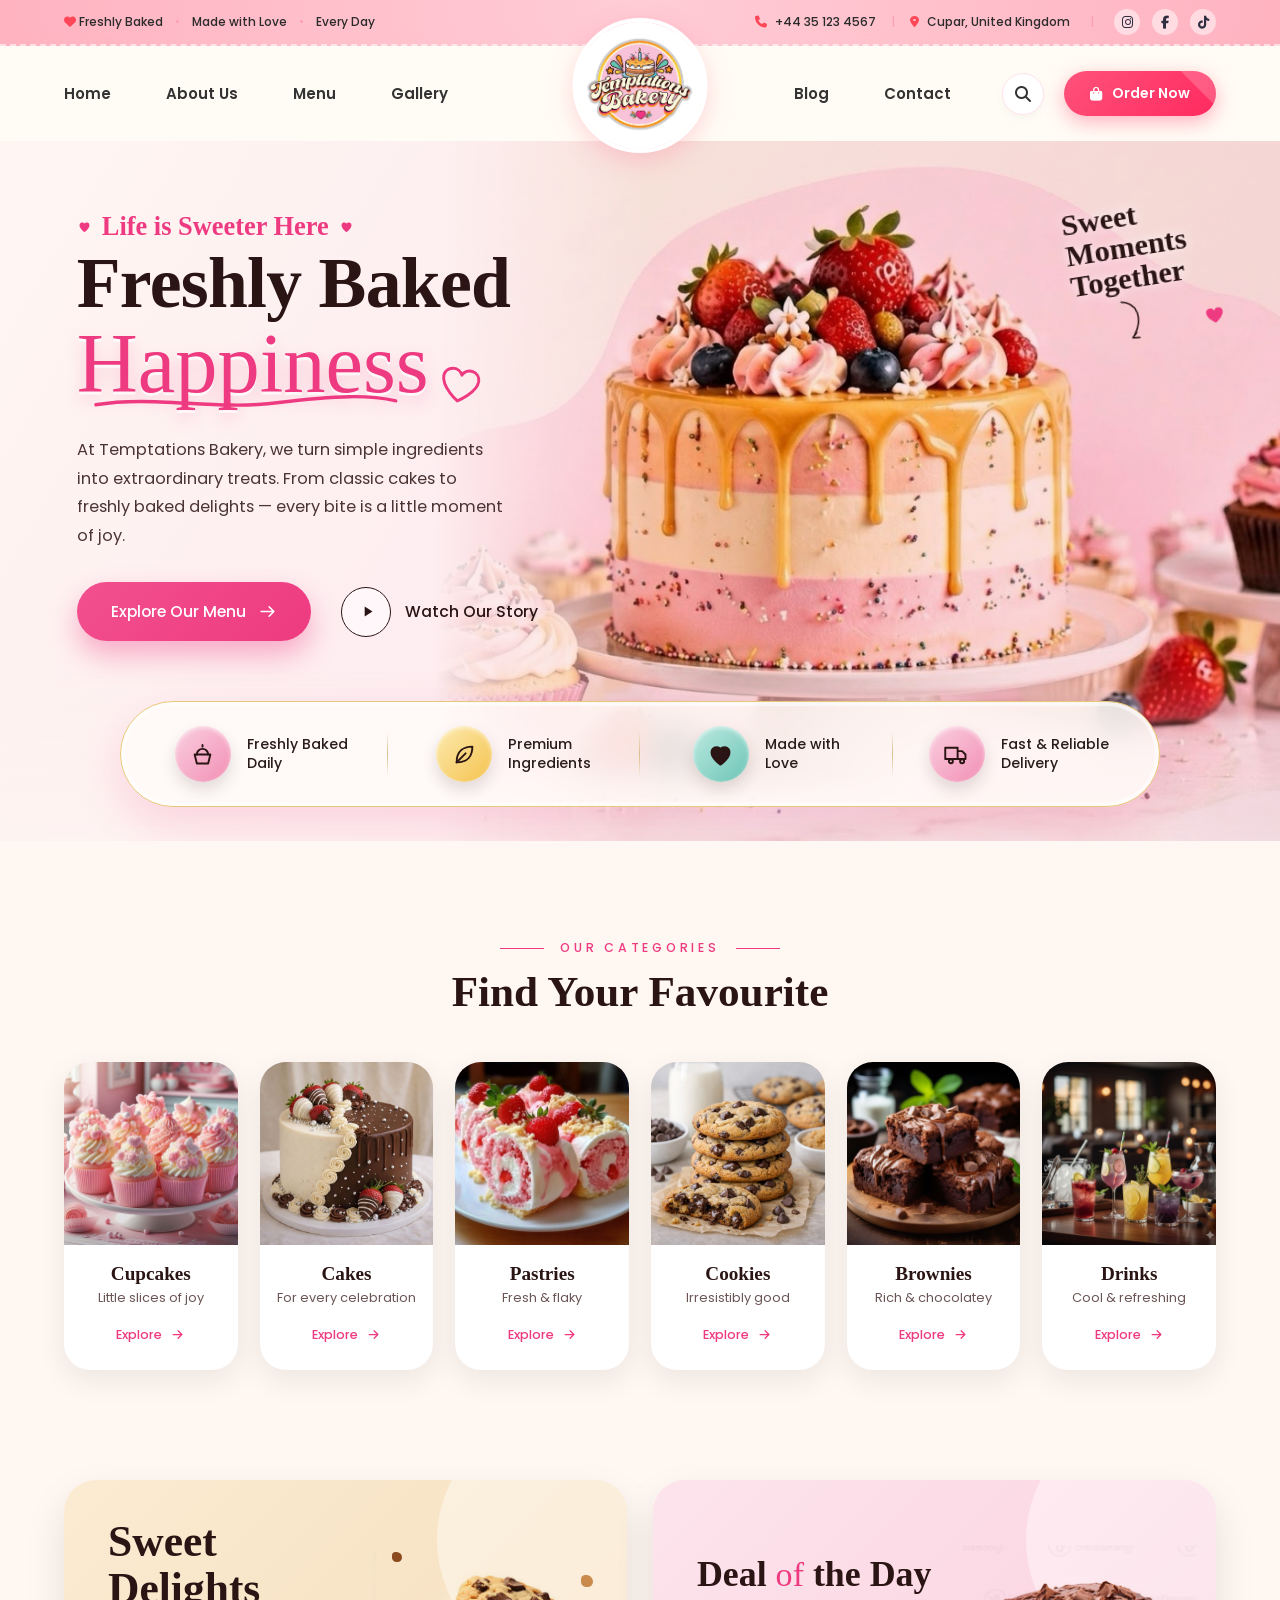
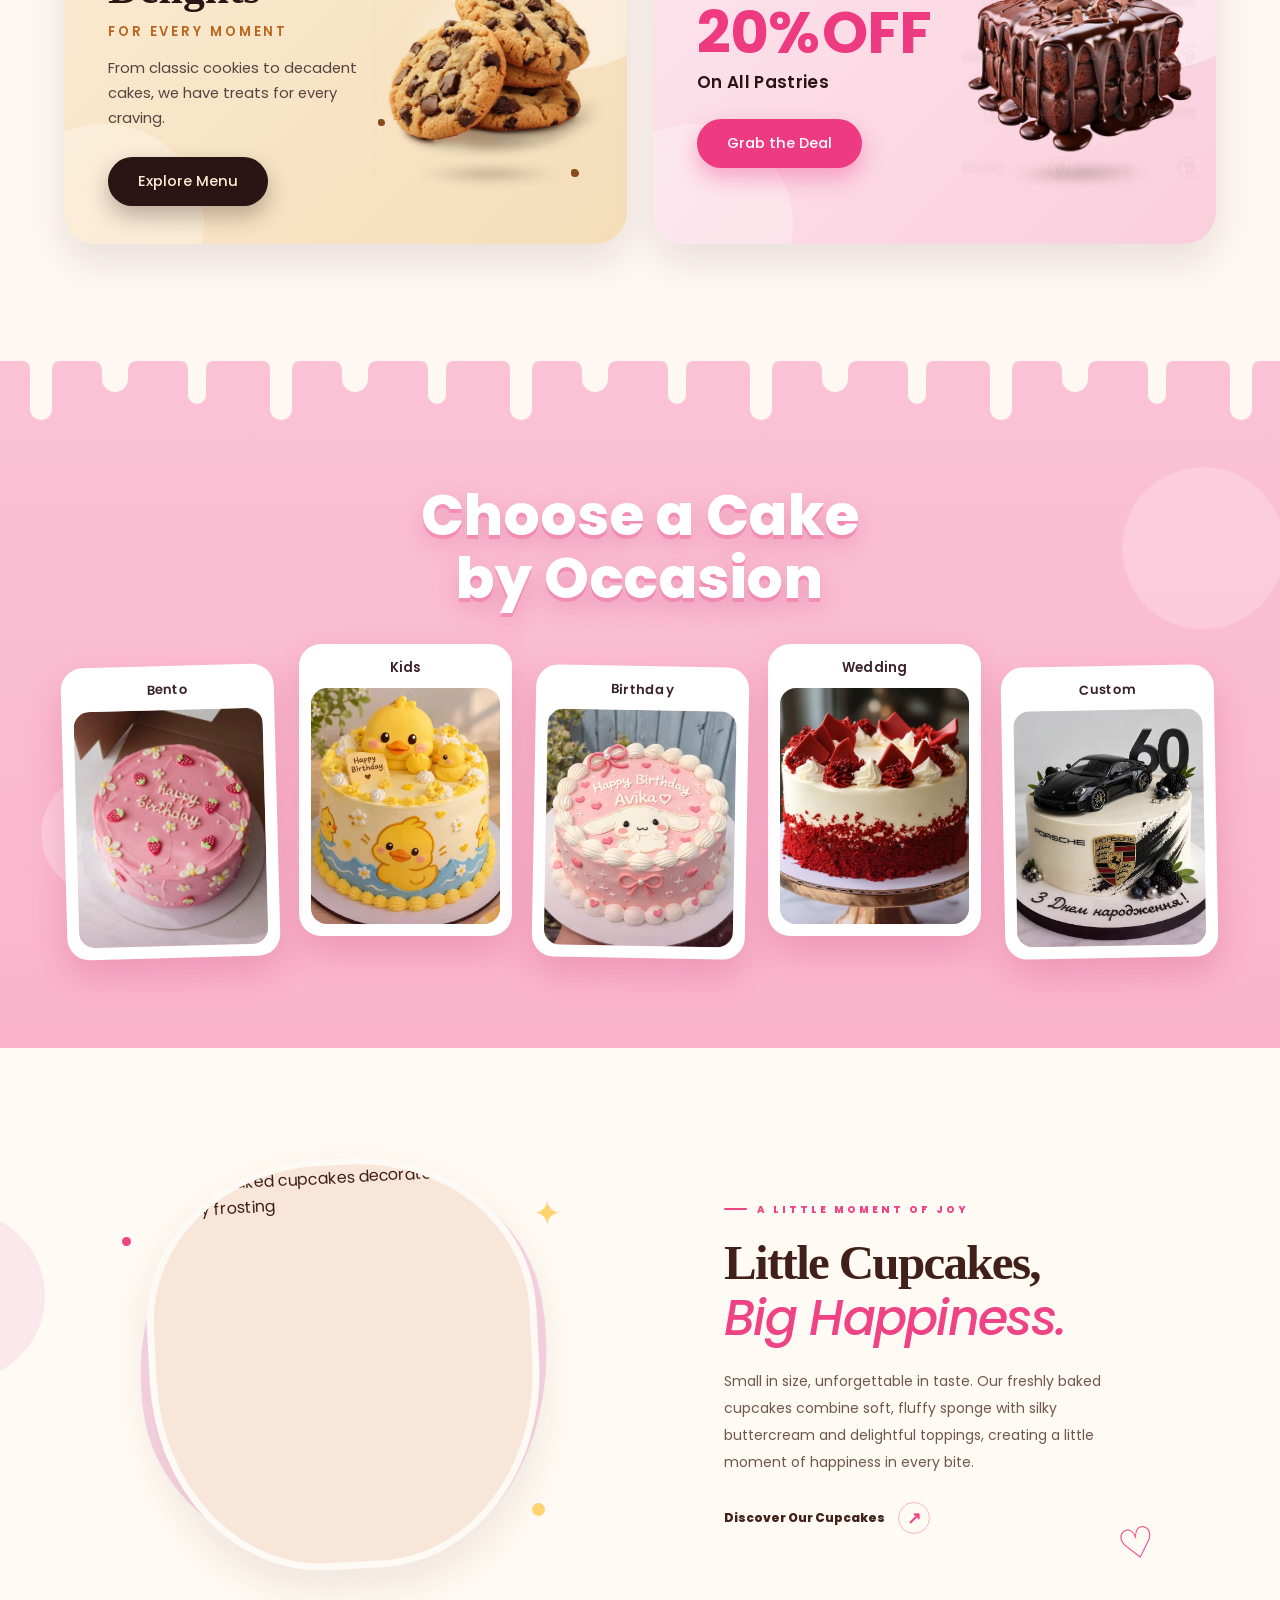
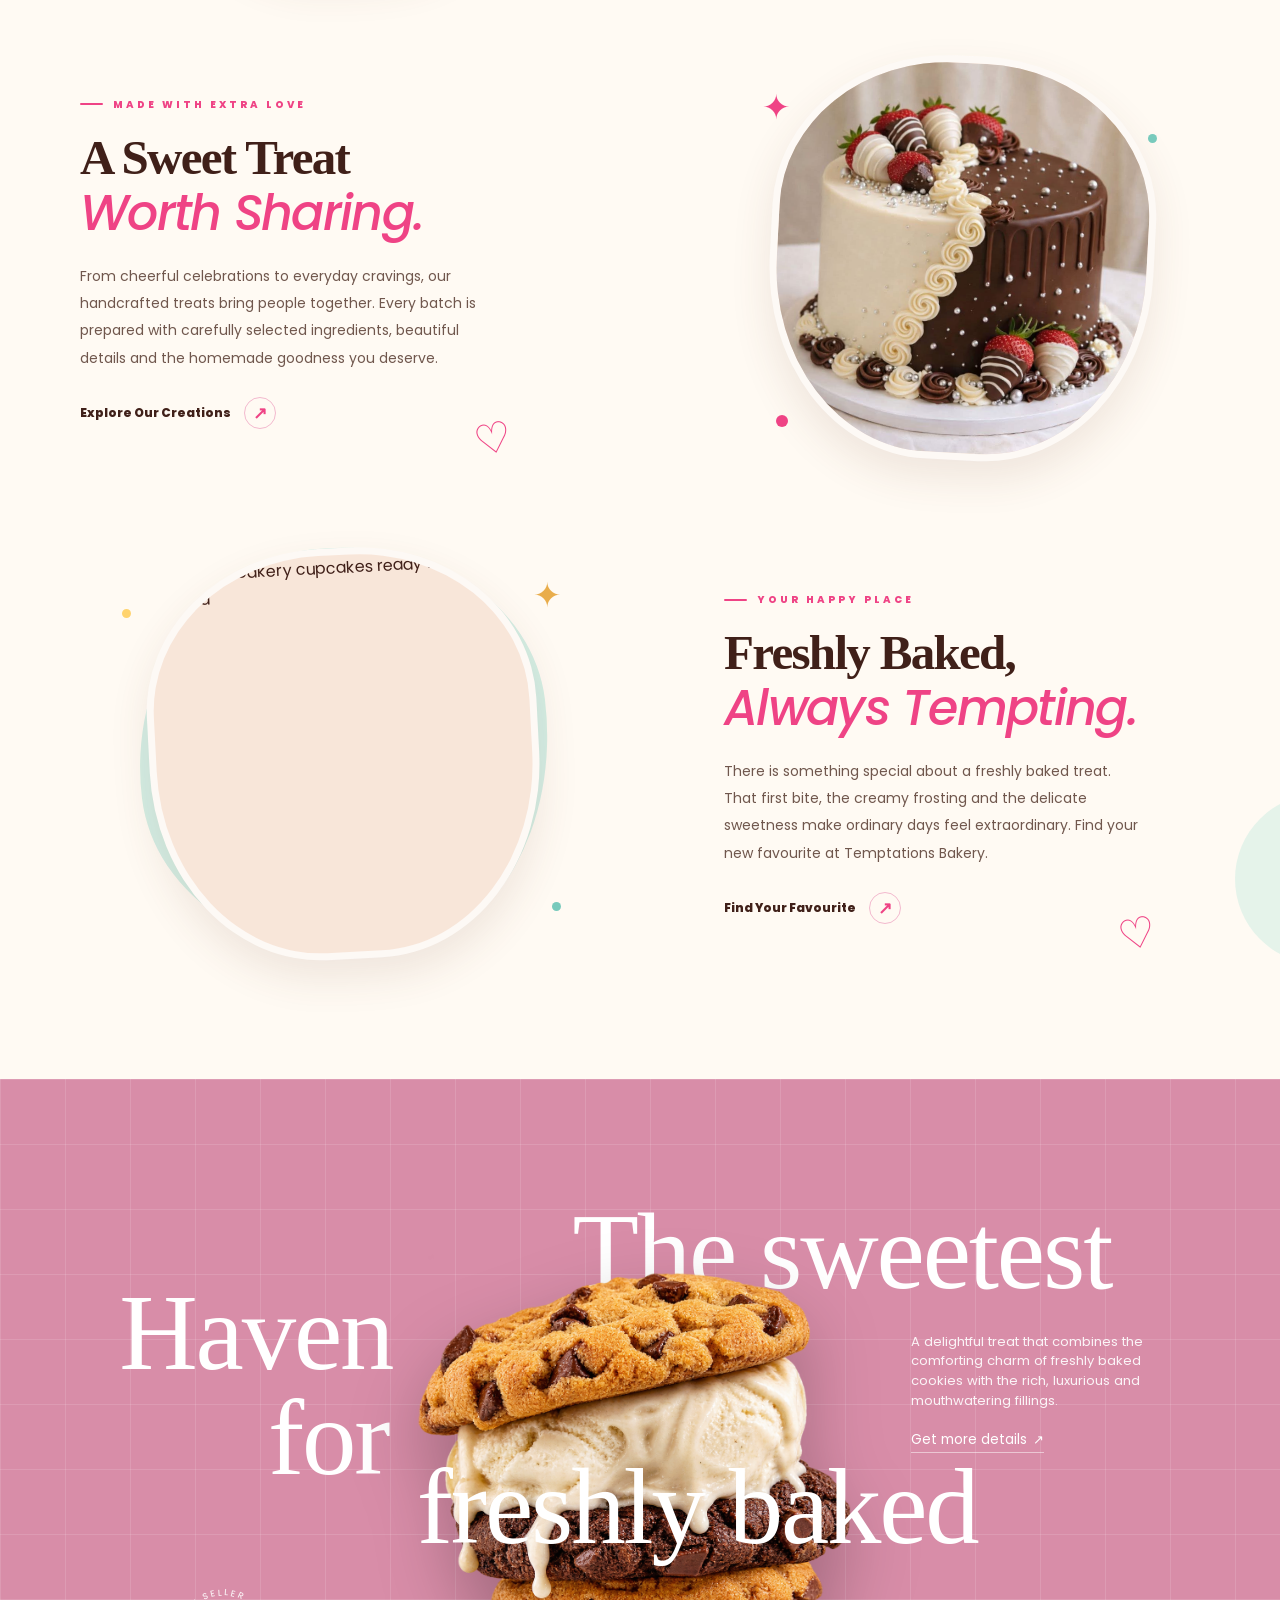
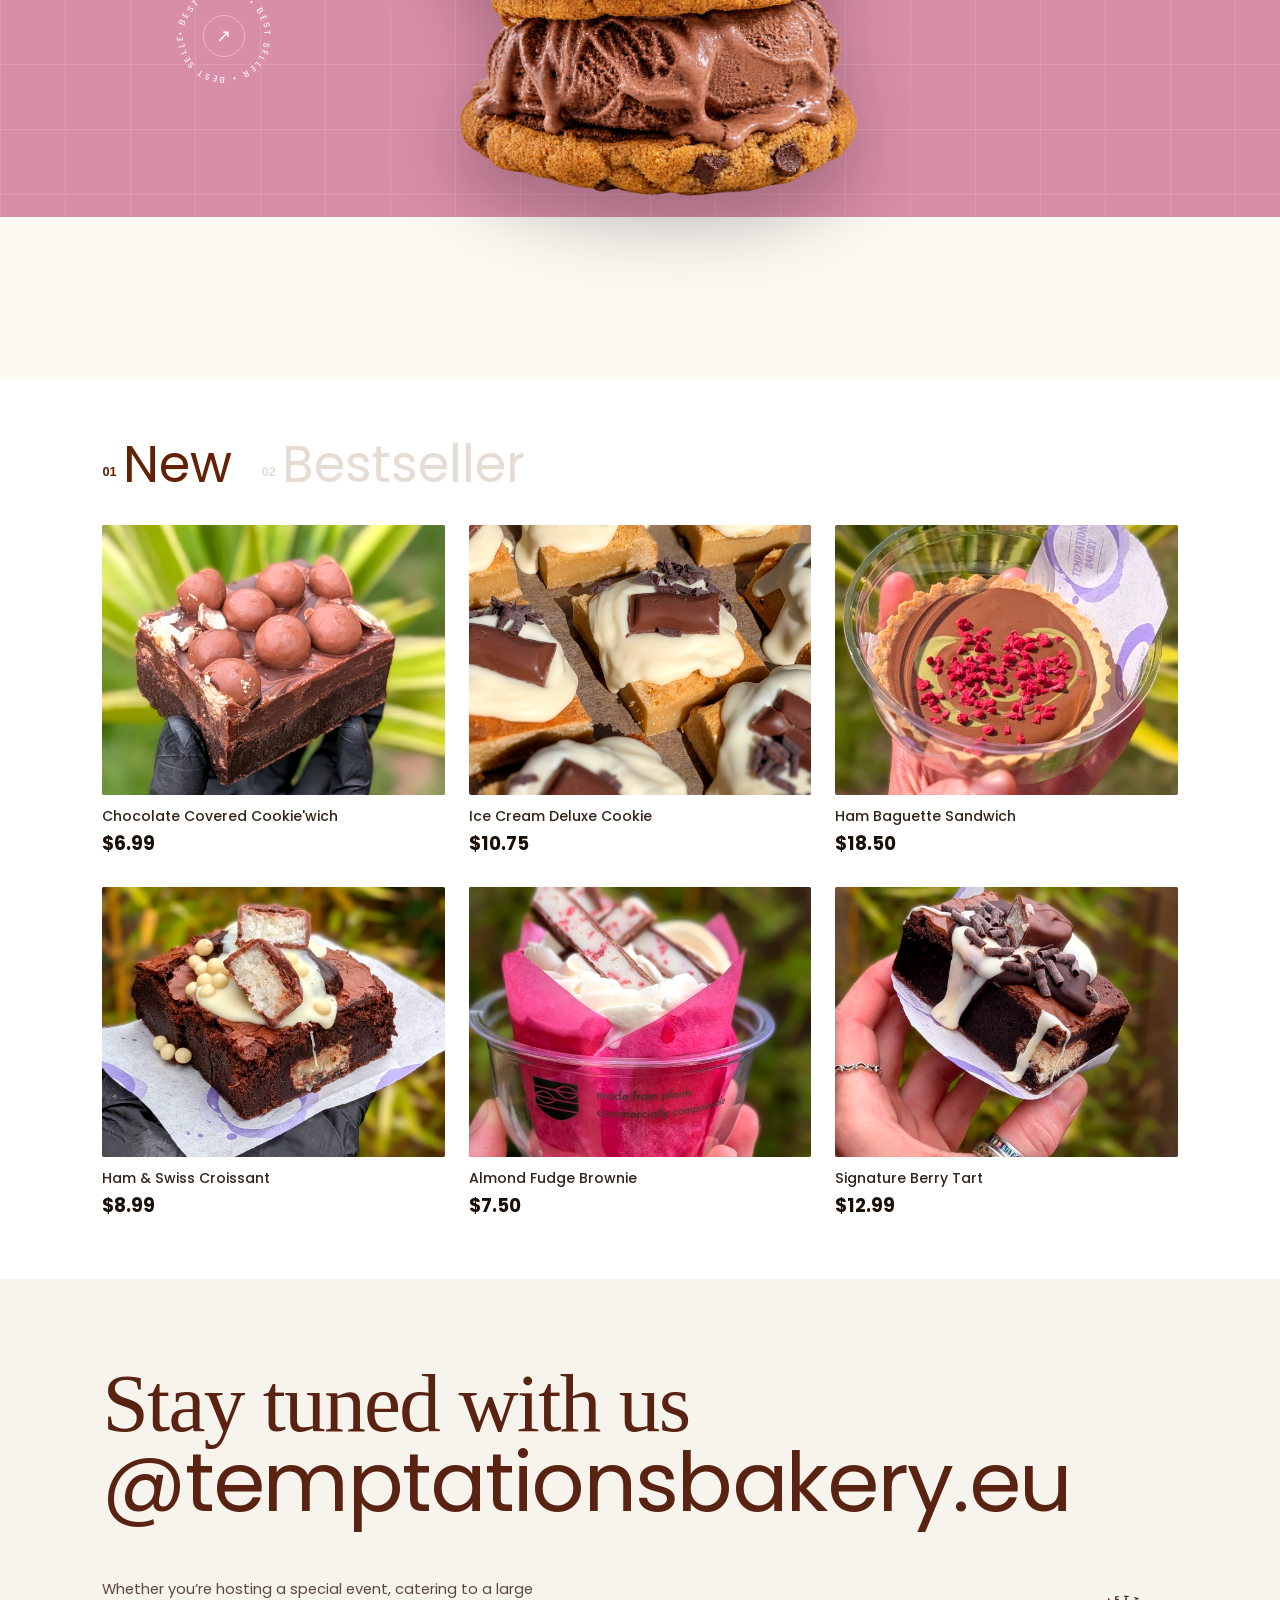
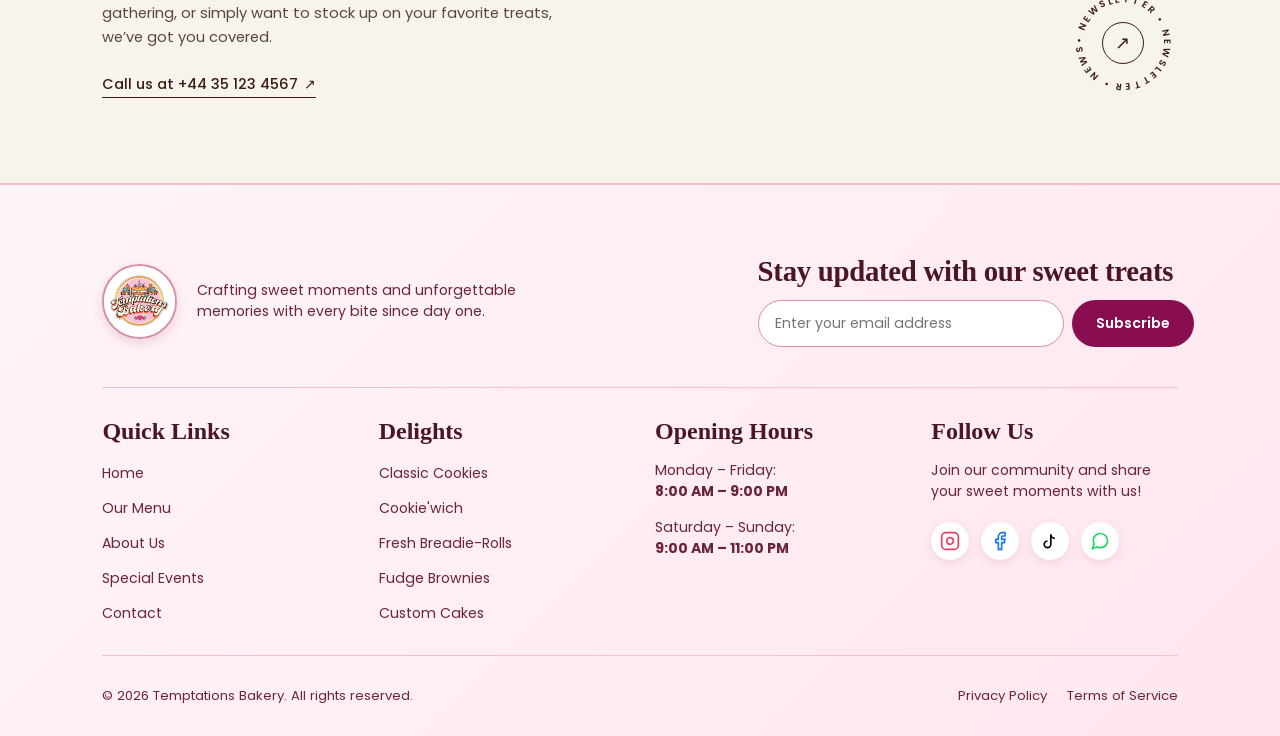
==== commit 1ce2e139: "updated website code and sections" ====
--- a/index.html
+++ b/index.html
@@ -24,7 +24,7 @@
         </div>
         <div class="top-bar-right">
             <div class="contact-info">
-                <span><i class="fa-solid fa-phone"></i> +1 350 123 4567</span>
+                <span><i class="fa-solid fa-phone"></i> +44 35 123 4567</span>
                 <span class="divider">|</span>
                 <span><i class="fa-solid fa-location-dot"></i> Cupar, United Kingdom</span>
             </div>
@@ -417,43 +417,303 @@
   </div>
 </section>
 
-<!-- ================= SPECIAL OFFER LIGHT TEAL BANNER ================= -->
-<section class="tb-offer-banner-section">
-    <div class="tb-offer-container">
+<!-- COOKIE HERO SECTION START -->
+<section class="cookie-hero-section">
+  <!-- Top Main Pink Container -->
+  <div class="cookie-hero-top-box">
+    <!-- Grid overlay background -->
+    <div class="cookie-hero-grid-bg"></div>
+
+    <div class="cookie-hero-container">
+      
+      <!-- Text Behind Cookie Layer -->
+      <div class="cookie-hero-text-back">
+        <h1 class="cookie-hero-title cookie-hero-title-top">The sweetest</h1>
+        <h1 class="cookie-hero-title cookie-hero-title-middle">Haven</h1>
+        <h1 class="cookie-hero-title cookie-hero-title-for">for</h1>
+      </div>
+
+      <!-- Center Cookie Stack Image -->
+      <div class="cookie-hero-image-wrapper">
+        <img src="assets/images/icecookie.png" alt="Freshly Baked Cookie Stack" class="cookie-hero-main-img">
+      </div>
+
+      <!-- Text In Front of Cookie Layer -->
+      <div class="cookie-hero-text-front">
+        <h1 class="cookie-hero-title cookie-hero-title-bottom">freshly baked</h1>
+      </div>
+
+      <!-- Right Side Content Card -->
+      <div class="cookie-hero-content-card">
+        <p class="cookie-hero-desc">
+          A delightful treat that combines the comforting charm of freshly baked cookies with the rich, luxurious and mouthwatering fillings.
+        </p>
+        <a href="#" class="cookie-hero-details-link">
+          Get more details <span class="cookie-hero-arrow">↗</span>
+        </a>
+      </div>
+
+      <!-- Left Side Rotating Badge -->
+      <div class="cookie-hero-badge-wrapper">
+        <div class="cookie-hero-badge-circle">
+          <svg viewBox="0 0 100 100" class="cookie-hero-badge-svg">
+            <path id="cookieHeroTextPath" d="M 50, 50 m -37, 0 a 37,37 0 1,1 74,0 a 37,37 0 1,1 -74,0" fill="none"/>
+            <text class="cookie-hero-badge-text">
+              <textPath href="#cookieHeroTextPath" startOffset="0%">
+                • BEST SELLER • BEST SELLER • BEST SELLER
+              </textPath>
+            </text>
+          </svg>
+          <div class="cookie-hero-badge-inner-arrow">↗</div>
+        </div>
+      </div>
+
+    </div>
+  </div>
+
+  <!-- Bottom White/Cream Section Strip -->
+  <div class="cookie-hero-bottom-strip"></div>
+</section>
+<!-- COOKIE HERO SECTION END -->
+
+<!-- BAKERY PRODUCTS SECTION START -->
+<section class="bakery-prod-section">
+  <div class="bakery-prod-container">
+    
+    <!-- Top Header & Tabs Section -->
+    <div class="bakery-prod-header">
+      <div class="bakery-prod-tabs">
+        <button class="bakery-prod-tab bakery-prod-tab-active" data-category="new">
+          <span class="bakery-prod-tab-num">01</span>
+          <span class="bakery-prod-tab-text">New</span>
+        </button>
+        <button class="bakery-prod-tab" data-category="bestseller">
+          <span class="bakery-prod-tab-num">02</span>
+          <span class="bakery-prod-tab-text">Bestseller</span>
+        </button>
+      </div>
+    </div>
+
+    <!-- Product Grid (3 Items Top, 3 Items Bottom) -->
+    <div class="bakery-prod-grid">
+      
+      <!-- Card 1 -->
+      <div class="bakery-prod-card">
+        <div class="bakery-prod-img-box" style="background-color: #c48b71;">
+          <img src="assets/images/t1.jpg" alt="Chocolate Covered Cookie'wich" class="bakery-prod-img">
+        </div>
+        <div class="bakery-prod-details">
+          <h4 class="bakery-prod-name">Chocolate Covered Cookie'wich</h4>
+          <span class="bakery-prod-price">$6.99</span>
+        </div>
+      </div>
+
+      <!-- Card 2 -->
+      <div class="bakery-prod-card">
+        <div class="bakery-prod-img-box" style="background-color: #839b78;">
+          <img src="assets/images/t2.jpg" alt="Ice Cream Deluxe Cookie" class="bakery-prod-img">
+        </div>
+        <div class="bakery-prod-details">
+          <h4 class="bakery-prod-name">Ice Cream Deluxe Cookie</h4>
+          <span class="bakery-prod-price">$10.75</span>
+        </div>
+      </div>
+
+      <!-- Card 3 -->
+      <div class="bakery-prod-card">
+        <div class="bakery-prod-img-box" style="background-color: #f2e6d8;">
+          <img src="assets/images/t3.jpg" alt="Ham Baguette Sandwich" class="bakery-prod-img">
+        </div>
+        <div class="bakery-prod-details">
+          <h4 class="bakery-prod-name">Ham Baguette Sandwich</h4>
+          <span class="bakery-prod-price">$18.50</span>
+        </div>
+      </div>
+
+      <!-- Card 4 (Bottom Row Left) -->
+      <div class="bakery-prod-card">
+        <div class="bakery-prod-img-box" style="background-color: #cb8b51;">
+          <img src="assets/images/t6.jpg" alt="Ham & Swiss Croissant" class="bakery-prod-img">
+        </div>
+        <div class="bakery-prod-details">
+          <h4 class="bakery-prod-name">Ham & Swiss Croissant</h4>
+          <span class="bakery-prod-price">$8.99</span>
+        </div>
+      </div>
+
+      <!-- Card 5 (Bottom Row Middle) -->
+      <div class="bakery-prod-card">
+        <div class="bakery-prod-img-box" style="background-color: #b86b35;">
+          <img src="assets/images/t5.jpg" alt="Almond Fudge Brownie" class="bakery-prod-img">
+        </div>
+        <div class="bakery-prod-details">
+          <h4 class="bakery-prod-name">Almond Fudge Brownie</h4>
+          <span class="bakery-prod-price">$7.50</span>
+        </div>
+      </div>
+
+      <!-- Card 6 (Bottom Row Right) -->
+      <div class="bakery-prod-card">
+        <div class="bakery-prod-img-box" style="background-color: #d19256;">
+          <img src="assets/images/t7.jpg" alt="Signature Berry Tart" class="bakery-prod-img">
+        </div>
+        <div class="bakery-prod-details">
+          <h4 class="bakery-prod-name">Signature Berry Tart</h4>
+          <span class="bakery-prod-price">$12.99</span>
+        </div>
+      </div>
+
+    </div>
+
+  </div>
+</section>
+<!-- BAKERY PRODUCTS SECTION END -->
+
+<!-- TEMPTATIONS BAKERY FOOTER SECTION START -->
+<section class="temp-footer-section">
+  <div class="temp-footer-container">
+    
+    <!-- Top Heading -->
+    <div class="temp-footer-top">
+      <h2 class="temp-footer-title">
+        Stay tuned with us <br>
+        <span class="temp-footer-handle">@temptationsbakery.eu</span>
+      </h2>
+    </div>
+
+    <!-- Bottom Content Grid -->
+    <div class="temp-footer-bottom">
+      
+      <!-- Left Content: Description & Phone Link -->
+      <div class="temp-footer-info">
+        <p class="temp-footer-desc">
+          Whether you’re hosting a special event, catering to a large gathering, or simply want to stock up on your favorite treats, we’ve got you covered.
+        </p>
+        <div class="temp-footer-contact">
+          <a href="tel:+33846236223" class="temp-footer-phone-link">
+            Call us at +44 35 123 4567 <span class="temp-footer-arrow">↗</span>
+          </a>
+        </div>
+      </div>
+
+      <!-- Right Content: Rotating Newsletter Badge -->
+      <div class="temp-footer-badge-wrapper">
+        <div class="temp-footer-badge-circle">
+          <svg viewBox="0 0 100 100" class="temp-footer-badge-svg">
+            <path id="tempFooterTextPath" d="M 50, 50 m -37, 0 a 37,37 0 1,1 74,0 a 37,37 0 1,1 -74,0" fill="none"/>
+            <text class="temp-footer-badge-text">
+              <textPath href="#tempFooterTextPath" startOffset="0%">
+                • NEWSLETTER • NEWSLETTER • NEWSLETTER
+              </textPath>
+            </text>
+          </svg>
+          <div class="temp-footer-badge-inner-arrow">↗</div>
+        </div>
+      </div>
+
+    </div>
+
+  </div>
+</section>
+<!-- TEMPTATIONS BAKERY FOOTER SECTION END -->
+
+<!-- ADVANCED TEMPTATIONS BAKERY FOOTER START -->
+<footer class="temp-adv-footer-section">
+  <div class="temp-adv-footer-container">
+    
+    <!-- Top Row: Logo & Newsletter Signup -->
+    <div class="temp-adv-footer-top">
+      <div class="temp-adv-footer-brand-box">
+        <img src="assets/images/LOGO.jpg" alt="Temptations Bakery Logo" class="temp-adv-footer-logo">
+        <p class="temp-adv-footer-tagline">
+          Crafting sweet moments and unforgettable memories with every bite since day one.
+        </p>
+      </div>
+
+      <div class="temp-adv-footer-newsletter">
+        <h4 class="temp-adv-footer-newsletter-title">Stay updated with our sweet treats</h4>
+        <form class="temp-adv-footer-form" onsubmit="event.preventDefault();">
+          <input type="email" placeholder="Enter your email address" class="temp-adv-footer-input" required>
+          <button type="submit" class="temp-adv-footer-btn">Subscribe</button>
+        </form>
+      </div>
+    </div>
+
+    <div class="temp-adv-footer-divider"></div>
+
+    <!-- Middle Row: Navigation Links & Hours -->
+    <div class="temp-adv-footer-grid">
+      
+      <!-- Col 1: Quick Links -->
+      <div class="temp-adv-footer-col">
+        <h5 class="temp-adv-footer-heading">Quick Links</h5>
+        <ul class="temp-adv-footer-links">
+          <li><a href="#">Home</a></li>
+          <li><a href="#">Our Menu</a></li>
+          <li><a href="#">About Us</a></li>
+          <li><a href="#">Special Events</a></li>
+          <li><a href="#">Contact</a></li>
+        </ul>
+      </div>
+
+      <!-- Col 2: Categories -->
+      <div class="temp-adv-footer-col">
+        <h5 class="temp-adv-footer-heading">Delights</h5>
+        <ul class="temp-adv-footer-links">
+          <li><a href="#">Classic Cookies</a></li>
+          <li><a href="#">Cookie'wich</a></li>
+          <li><a href="#">Fresh Breadie-Rolls</a></li>
+          <li><a href="#">Fudge Brownies</a></li>
+          <li><a href="#">Custom Cakes</a></li>
+        </ul>
+      </div>
+
+      <!-- Col 3: Working Hours -->
+      <div class="temp-adv-footer-col">
+        <h5 class="temp-adv-footer-heading">Opening Hours</h5>
+        <p class="temp-adv-footer-text">Monday – Friday:<br><strong>8:00 AM – 9:00 PM</strong></p>
+        <p class="temp-adv-footer-text">Saturday – Sunday:<br><strong>9:00 AM – 11:00 PM</strong></p>
+      </div>
+
+      <!-- Col 4: Connect & Socials (Original Brand Colors) -->
+      <div class="temp-adv-footer-col">
+        <h5 class="temp-adv-footer-heading">Follow Us</h5>
+        <p class="temp-adv-footer-text">Join our community and share your sweet moments with us!</p>
         
-        <!-- Left Side: Original Colored Cupcakes -->
-        <div class="tb-offer-left-img">
-            <img src="assets/images/3cups.jpg" alt="Original Colored Cupcakes" class="tb-clean-cups-img">
-        </div>
-
-        <!-- Vertical Divider -->
-        <div class="tb-offer-divider"></div>
-
-        <!-- Center Text Content -->
-        <div class="tb-offer-center-content">
-            <span class="tb-offer-subhead">SPECIAL OFFER</span>
-            <h2 class="tb-offer-heading">Get 15% OFF</h2>
-            <p class="tb-offer-subtext">on your first order!</p>
-            <div class="tb-offer-line-decor"></div>
-        </div>
-
-        <!-- CTA Button -->
-        <div class="tb-offer-cta">
-            <a href="#" class="tb-offer-shop-btn">
-                Shop Now <i class="fa-solid fa-arrow-right"></i>
-            </a>
-        </div>
-
-        <!-- Vertical Divider -->
-        <div class="tb-offer-divider"></div>
-
-        <!-- Right Badge -->
-        <div class="tb-offer-right-badge">
-            <div class="tb-sweet-savings-oval">
-                <span>Sweet Savings</span>
-                <i class="fa-solid fa-heart"></i>
-            </div>
-        </div>
-
-    </div>
-</section>+        <!-- Social Icons with Original Brand Colors -->
+        <div class="temp-adv-social-icons">
+          <!-- Instagram -->
+          <a href="#" class="temp-adv-social-icon temp-instagram" aria-label="Instagram">
+            <svg viewBox="0 0 24 24" width="20" height="20" stroke="currentColor" stroke-width="2" fill="none"><rect x="2" y="2" width="20" height="20" rx="5" ry="5"></rect><path d="M16 11.37A4 4 0 1 1 12.63 8 4 4 0 0 1 16 11.37z"></path><line x1="17.5" y1="6.5" x2="17.51" y2="6.5"></line></svg>
+          </a>
+          <!-- Facebook -->
+          <a href="#" class="temp-adv-social-icon temp-facebook" aria-label="Facebook">
+            <svg viewBox="0 0 24 24" width="20" height="20" stroke="currentColor" stroke-width="2" fill="none"><path d="M18 2h-3a5 5 0 0 0-5 5v3H7v4h3v8h4v-8h3l1-4h-4V7a1 1 0 0 1 1-1h3z"></path></svg>
+          </a>
+          <!-- TikTok -->
+          <a href="#" class="temp-adv-social-icon temp-tiktok" aria-label="TikTok">
+            <svg viewBox="0 0 24 24" width="20" height="20" stroke="currentColor" stroke-width="2" fill="none"><path d="M9 12a4 4 0 1 0 4 4V4a5 5 0 0 0 5 5"></path></svg>
+          </a>
+          <!-- WhatsApp -->
+          <a href="#" class="temp-adv-social-icon temp-whatsapp" aria-label="WhatsApp">
+            <svg viewBox="0 0 24 24" width="20" height="20" stroke="currentColor" stroke-width="2" fill="none"><path d="M21 11.5a8.38 8.38 0 0 1-.9 3.8 8.5 8.5 0 0 1-7.6 4.7 8.38 8.38 0 0 1-3.8-.9L3 21l1.9-5.7a8.38 8.38 0 0 1-.9-3.8 8.5 8.5 0 0 1 4.7-7.6 8.38 8.38 0 0 1 3.8-.9h.5a8.48 8.48 0 0 1 8 8v.5z"></path></svg>
+          </a>
+        </div>
+      </div>
+
+    </div>
+
+    <div class="temp-adv-footer-divider"></div>
+
+    <!-- Bottom Copyright Bar -->
+    <div class="temp-adv-footer-bottom">
+      <p class="temp-adv-copyright">© 2026 Temptations Bakery. All rights reserved.</p>
+      <div class="temp-adv-legal-links">
+        <a href="#">Privacy Policy</a>
+        <a href="#">Terms of Service</a>
+      </div>
+    </div>
+
+  </div>
+</footer>
+<!-- ADVANCED TEMPTATIONS BAKERY FOOTER END -->
--- a/style.css
+++ b/style.css
@@ -1446,155 +1446,835 @@
     }
 }
 
-/* ================= LIGHT TEAL OFFER BANNER CSS ================= */
-.tb-offer-banner-section {
-    /* Lighter, softer pastel teal tone */
-    background-color: #38cca6; 
-    width: 100%;
-    padding: 22px 5%;
+/*CENTER COOKIE IMG*/
+/* Google Fonts Import for Exact Serif Styling */
+@import url('https://fonts.googleapis.com/css2?family=Instrument+Serif:ital@0;1&family=Plus+Jakarta+Sans:wght@400;500&display=swap');
+
+/* Main Wrapper */
+.cookie-hero-section {
+  position: relative;
+  width: 100%;
+  min-height: 100vh;
+  display: flex;
+  flex-direction: column;
+  font-family: 'Plus Jakarta Sans', sans-serif;
+  overflow: hidden;
+  box-sizing: border-box;
+}
+
+/* Top Pink Area */
+.cookie-hero-top-box {
+  position: relative;
+  width: 100%;
+  flex: 1;
+  min-height: 82vh;
+  background-color: #d88da8; /* Elegant Pink Color */
+  display: flex;
+  align-items: center;
+  justify-content: center;
+  padding: 40px 20px;
+  box-sizing: border-box;
+}
+
+/* Bottom Light Off-White Strip */
+.cookie-hero-bottom-strip {
+  width: 100%;
+  height: 18vh;
+  min-height: 100px;
+  background-color: #fcf8f2; /* Light Off-White/Cream Color */
+}
+
+/* Background Grid Overlay */
+.cookie-hero-grid-bg {
+  position: absolute;
+  top: 0;
+  left: 0;
+  width: 100%;
+  height: 100%;
+  background-image: 
+    linear-gradient(rgba(255, 255, 255, 0.12) 1px, transparent 1px),
+    linear-gradient(90deg, rgba(255, 255, 255, 0.12) 1px, transparent 1px);
+  background-size: 65px 65px;
+  pointer-events: none;
+  z-index: 1;
+}
+
+/* Container */
+.cookie-hero-container {
+  position: relative;
+  width: 100%;
+  max-width: 1350px;
+  height: 100%;
+  min-height: 580px;
+  display: flex;
+  align-items: center;
+  justify-content: center;
+  z-index: 2;
+}
+
+/* Base Title Styling */
+.cookie-hero-title {
+  font-family: 'Instrument Serif', serif;
+  font-weight: 400;
+  font-size: clamp(4rem, 8.5vw, 9.5rem);
+  line-height: 0.88;
+  letter-spacing: -0.02em;
+  color: #ffffff;
+  margin: 0;
+  position: absolute;
+}
+
+/* Layer 1: Text BEHIND Cookie Image (z-index: 2) */
+.cookie-hero-text-back {
+  position: absolute;
+  width: 100%;
+  height: 100%;
+  top: 0;
+  left: 0;
+  z-index: 2;
+  pointer-events: none;
+}
+
+.cookie-hero-title-top {
+  top: 8%;
+  right: 12%;
+}
+
+.cookie-hero-title-middle {
+  top: 22%;
+  left: 8%;
+}
+
+.cookie-hero-title-for {
+  top: 40%;
+  left: 20%;
+}
+
+/* Center Image Container (z-index: 3) */
+.cookie-hero-image-wrapper {
+  position: absolute;
+  top: 50%;
+  left: 50%;
+  transform: translate(-50%, -36%);
+  z-index: 3;
+  width: 100%;
+  max-width: 480px;
+  display: flex;
+  justify-content: center;
+  align-items: center;
+  filter: drop-shadow(0px 30px 35px rgba(0, 0, 0, 0.25));
+}
+
+.cookie-hero-main-img {
+  width: 100%;
+  height: auto;
+  object-fit: contain;
+}
+
+/* Layer 2: Text IN FRONT of Cookie Image (z-index: 4) */
+.cookie-hero-text-front {
+  position: absolute;
+  width: 100%;
+  height: 100%;
+  top: 0;
+  left: 0;
+  z-index: 4;
+  pointer-events: none;
+}
+
+.cookie-hero-title-bottom {
+  top: 52%;
+  left: 32%;
+}
+
+/* Right Content Card (z-index: 5) */
+.cookie-hero-content-card {
+  position: absolute;
+  top: 30%;
+  right: 8%;
+  z-index: 5;
+  max-width: 250px;
+  text-align: left;
+}
+
+.cookie-hero-desc {
+  font-size: 0.82rem;
+  line-height: 1.5;
+  color: rgba(255, 255, 255, 0.9);
+  margin-bottom: 16px;
+  font-weight: 400;
+}
+
+.cookie-hero-details-link {
+  display: inline-flex;
+  align-items: center;
+  gap: 6px;
+  color: #ffffff;
+  text-decoration: none;
+  font-size: 0.85rem;
+  border-bottom: 1px solid rgba(255, 255, 255, 0.5);
+  padding-bottom: 2px;
+  transition: border-color 0.3s ease;
+}
+
+.cookie-hero-details-link:hover {
+  border-color: #ffffff;
+}
+
+.cookie-hero-arrow {
+  font-size: 0.8rem;
+}
+
+/* Left Rotating Badge (z-index: 5) */
+.cookie-hero-badge-wrapper {
+  position: absolute;
+  bottom: 8%;
+  left: 12%;
+  z-index: 5;
+}
+
+.cookie-hero-badge-circle {
+  position: relative;
+  width: 110px;
+  height: 110px;
+  display: flex;
+  align-items: center;
+  justify-content: center;
+}
+
+.cookie-hero-badge-svg {
+  width: 100%;
+  height: 100%;
+  animation: cookieHeroRotate 15s linear infinite;
+}
+
+.cookie-hero-badge-text {
+  fill: rgba(255, 255, 255, 0.85);
+  font-size: 8px;
+  letter-spacing: 2px;
+  text-transform: uppercase;
+  font-weight: 500;
+}
+
+.cookie-hero-badge-inner-arrow {
+  position: absolute;
+  width: 42px;
+  height: 42px;
+  border: 1px solid rgba(255, 255, 255, 0.4);
+  border-radius: 50%;
+  display: flex;
+  align-items: center;
+  justify-content: center;
+  font-size: 1.1rem;
+  color: #ffffff;
+}
+
+@keyframes cookieHeroRotate {
+  from {
+    transform: rotate(0deg);
+  }
+  to {
+    transform: rotate(360deg);
+  }
+}
+
+/* Responsive Layout Adjustments */
+@media (max-width: 992px) {
+  .cookie-hero-top-box {
+    min-height: auto;
+    padding: 60px 20px;
+  }
+
+  .cookie-hero-container {
+    min-height: auto;
+    flex-direction: column;
+  }
+
+  .cookie-hero-title {
     position: relative;
-    overflow: hidden;
-    font-family: 'Poppins', sans-serif;
-    color: #ffffff;
-}
-
-.tb-offer-container {
-    max-width: 1250px;
-    margin: 0 auto;
+    top: auto !important;
+    left: auto !important;
+    right: auto !important;
+    text-align: center;
+  }
+
+  .cookie-hero-text-back,
+  .cookie-hero-text-front {
+    position: relative;
+    height: auto;
     display: flex;
+    flex-direction: column;
     align-items: center;
-    justify-content: space-between;
-    gap: 25px;
-}
-
-/* Image styling - Preserves original image colors seamlessly */
-.tb-offer-left-img {
-    display: flex;
-    align-items: center;
-    justify-content: center;
-}
-
-.tb-clean-cups-img {
-    height: 105px;
-    width: auto;
-    object-fit: contain;
-    /* Keeps original colors vibrant & blends white bg into light teal */
-    mix-blend-mode: multiply; 
-    filter: contrast(108%) brightness(102%);
-}
-
-/* Vertical Dotted Dividers */
-.tb-offer-divider {
-    width: 1px;
-    height: 55px;
-    border-left: 2px dashed rgba(255, 255, 255, 0.7);
-}
-
-/* Center Text Box */
-.tb-offer-center-content {
+  }
+
+  .cookie-hero-image-wrapper {
+    position: relative;
+    top: auto;
+    left: auto;
+    transform: none;
+    max-width: 340px;
+    margin: 30px 0;
+  }
+
+  .cookie-hero-content-card {
+    position: relative;
+    top: auto;
+    right: auto;
     text-align: center;
-}
-
-.tb-offer-subhead {
-    font-size: 11px;
-    font-weight: 700;
-    letter-spacing: 2px;
-    color: #ffffff;
-    display: block;
-    margin-bottom: 2px;
-    text-transform: uppercase;
-}
-
-.tb-offer-heading {
-    font-family: 'Fredoka One', 'Playfair Display', serif;
-    font-size: 34px;
-    font-weight: 700;
-    color: #ffffff;
-    line-height: 1.1;
-    margin: 0;
-}
-
-.tb-offer-subtext {
-    font-size: 14px;
-    color: #ffffff;
-    margin-top: 3px;
-    font-weight: 500;
-}
-
-.tb-offer-line-decor {
-    width: 45px;
-    height: 3px;
-    background-color: #ff4757;
-    margin: 6px auto 0 auto;
-    border-radius: 2px;
-}
-
-/* Shop Now Button */
-.tb-offer-shop-btn {
-    background-color: #ff4757;
-    color: #ffffff;
-    padding: 12px 28px;
-    border-radius: 30px;
-    text-decoration: none;
-    font-weight: 700;
-    font-size: 13.5px;
-    display: inline-flex;
-    align-items: center;
-    gap: 8px;
-    box-shadow: 0 4px 12px rgba(0, 0, 0, 0.12);
-    transition: all 0.3s ease;
-    white-space: nowrap;
-}
-
-.tb-offer-shop-btn:hover {
-    background-color: #e04368;
-    transform: translateY(-2px);
-}
-
-/* Right Badge */
-.tb-sweet-savings-oval {
-    border: 2px solid #ffffff;
-    border-radius: 50px;
-    padding: 8px 20px;
-    display: inline-flex;
-    align-items: center;
-    gap: 8px;
-    transform: rotate(-3deg);
-    background: rgba(255, 255, 255, 0.08);
-}
-
-.tb-sweet-savings-oval span {
-    font-family: 'Fredoka One', 'Poppins', cursive;
-    font-size: 16px;
-    color: #ffffff;
-    font-weight: 600;
-}
-
-.tb-sweet-savings-oval i {
-    color: #ff4757;
-    font-size: 14px;
-}
-/* Custom Image Class Fix */
-.tb-clean-cups-img {
-    height: 105px;
-    width: auto;
-    object-fit: contain;
-    /* Extra blend overlay remove karne ke liye */
-    mix-blend-mode: normal !important; 
-    filter: none !important;
-    background: transparent !important;
-}
-/* Mobile Responsive */
+    max-width: 100%;
+  }
+
+  .cookie-hero-badge-wrapper {
+    position: relative;
+    bottom: auto;
+    left: auto;
+    margin-top: 25px;
+  }
+}
+
+/*6 IMG*/
+/* Google Fonts Import */
+@import url('https://fonts.googleapis.com/css2?family=Instrument+Serif:ital@0;1&family=Plus+Jakarta+Sans:wght@400;500;600;700&display=swap');
+
+/* Main Section Wrapper */
+.bakery-prod-section {
+  position: relative;
+  width: 100%;
+  background-color: #ffffff; /* Pure White Base */
+  color: #2b1810;
+  font-family: 'Plus Jakarta Sans', sans-serif;
+  padding: 60px 8%;
+  box-sizing: border-box;
+}
+
+/* Container */
+.bakery-prod-container {
+  max-width: 1150px;
+  margin: 0 auto;
+}
+
+/* Header & Tab Typography Styling */
+.bakery-prod-header {
+  margin-bottom: 35px;
+  display: flex;
+  justify-content: flex-start;
+}
+
+.bakery-prod-tabs {
+  display: flex;
+  align-items: center;
+  gap: 30px;
+}
+
+.bakery-prod-tab {
+  background: none;
+  border: none;
+  display: flex;
+  align-items: baseline;
+  gap: 6px;
+  cursor: pointer;
+  padding: 0;
+  font-family: 'Instrument Serif', serif;
+  font-size: clamp(2.8rem, 4vw, 3.8rem);
+  color: #e5dcd3; /* Subtle faded tab color */
+  transition: color 0.3s ease;
+}
+
+.bakery-prod-tab-active {
+  color: #632205; /* Deep warm brown active tone */
+}
+
+.bakery-prod-tab-num {
+  font-size: 0.8rem;
+  font-family: 'Plus Jakarta Sans', sans-serif;
+  font-weight: 600;
+  position: relative;
+  top: -6px;
+}
+
+.bakery-prod-tab-text {
+  line-height: 1;
+}
+
+/* 3 Columns Compact Grid Layout */
+.bakery-prod-grid {
+  display: grid;
+  grid-template-columns: repeat(3, 1fr);
+  gap: 30px 24px;
+}
+
+/* Product Card Wrapper */
+.bakery-prod-card {
+  display: flex;
+  flex-direction: column;
+}
+
+/* Image Box - Controlled Sizing & Sharp Vivid Colors */
+.bakery-prod-img-box {
+  width: 100%;
+  height: 270px; /* Reduced controlled height */
+  border-radius: 2px;
+  display: flex;
+  align-items: center;
+  justify-content: center;
+  overflow: hidden;
+  margin-bottom: 12px;
+  transition: transform 0.35 ease, box-shadow 0.35s ease;
+}
+
+.bakery-prod-card:hover .bakery-prod-img-box {
+  transform: translateY(-4px);
+  box-shadow: 0px 10px 20px rgba(0, 0, 0, 0.08);
+}
+
+/* Image Crisp Color Fix */
+.bakery-prod-img {
+  width: 100%;
+  height: 100%;
+  object-fit: cover;
+  /* Removed dark multiply filter; Added vivid pop color filter */
+  filter: contrast(1.08) saturate(1.15) brightness(1.02);
+  transition: transform 0.4s ease;
+}
+
+.bakery-prod-card:hover .bakery-prod-img {
+  transform: scale(1.03);
+}
+
+/* Product Info Below Card */
+.bakery-prod-details {
+  display: flex;
+  flex-direction: column;
+  gap: 5px;
+}
+
+.bakery-prod-name {
+  font-size: 0.88rem;
+  font-weight: 500;
+  color: #33231a;
+  margin: 0;
+  line-height: 1.3;
+}
+
+.bakery-prod-price {
+  font-size: 1.15rem;
+  font-weight: 700;
+  color: #1a100a;
+}
+
+/* Responsive Grid */
 @media (max-width: 992px) {
-    .tb-offer-container {
-        flex-direction: column;
-        text-align: center;
-        gap: 20px;
-    }
-    .tb-offer-divider {
-        display: none;
-    }
-    .tb-clean-cups-img {
-        height: 90px;
-    }
+  .bakery-prod-grid {
+    grid-template-columns: repeat(2, 1fr);
+  }
+}
+
+@media (max-width: 580px) {
+  .bakery-prod-grid {
+    grid-template-columns: 1fr;
+  }
+  .bakery-prod-img-box {
+    height: 250px;
+  }
+}
+
+/*BAKERY*/
+/* Google Fonts Import */
+@import url('https://fonts.googleapis.com/css2?family=Instrument+Serif:ital@0;1&family=Plus+Jakarta+Sans:wght@400;500;600&display=swap');
+
+/* Main Footer Section Wrapper */
+.temp-footer-section {
+  position: relative;
+  width: 100%;
+  background-color: #f7f4ee; /* Off-white / Cream Base */
+  color: #3d1c12;
+  font-family: 'Plus Jakarta Sans', sans-serif;
+  padding: 85px 8%;
+  box-sizing: border-box;
+  overflow: hidden;
+}
+
+/* Container */
+.temp-footer-container {
+  max-width: 1250px;
+  margin: 0 auto;
+  display: flex;
+  flex-direction: column;
+  gap: 55px;
+}
+
+/* Top Heading Styling */
+.temp-footer-title {
+  font-family: 'Instrument Serif', serif;
+  font-weight: 400;
+  font-size: clamp(3.5rem, 6.5vw, 7.5rem);
+  line-height: 0.95;
+  letter-spacing: -0.02em;
+  color: #592211; /* Deep Warm Brown */
+  margin: 0;
+}
+
+.temp-footer-handle {
+  display: inline-block;
+}
+
+/* Bottom Grid Section */
+.temp-footer-bottom {
+  display: flex;
+  justify-content: space-between;
+  align-items: flex-end;
+  gap: 30px;
+}
+
+/* Left Info Column */
+.temp-footer-info {
+  max-width: 480px;
+  display: flex;
+  flex-direction: column;
+  gap: 22px;
+}
+
+.temp-footer-desc {
+  font-size: 0.92rem;
+  line-height: 1.6;
+  color: #5c473e;
+  margin: 0;
+  font-weight: 400;
+}
+
+.temp-footer-phone-link {
+  display: inline-flex;
+  align-items: center;
+  gap: 6px;
+  color: #3d1c12;
+  text-decoration: none;
+  font-size: 0.9rem;
+  font-weight: 500;
+  border-bottom: 1px solid #3d1c12;
+  padding-bottom: 2px;
+  transition: opacity 0.3s ease;
+  width: fit-content;
+}
+
+.temp-footer-phone-link:hover {
+  opacity: 0.7;
+}
+
+.temp-footer-arrow {
+  font-size: 0.85rem;
+}
+
+/* Rotating Newsletter Badge */
+.temp-footer-badge-wrapper {
+  display: flex;
+  align-items: center;
+  justify-content: center;
+}
+
+.temp-footer-badge-circle {
+  position: relative;
+  width: 110px;
+  height: 110px;
+  display: flex;
+  align-items: center;
+  justify-content: center;
+}
+
+.temp-footer-badge-svg {
+  width: 100%;
+  height: 100%;
+  animation: tempFooterRotate 15s linear infinite;
+}
+
+.temp-footer-badge-text {
+  fill: #3d1c12;
+  font-size: 8.5px;
+  letter-spacing: 2.2px;
+  text-transform: uppercase;
+  font-weight: 600;
+}
+
+.temp-footer-badge-inner-arrow {
+  position: absolute;
+  width: 42px;
+  height: 42px;
+  border: 1px solid #3d1c12;
+  border-radius: 50%;
+  display: flex;
+  align-items: center;
+  justify-content: center;
+  font-size: 1.1rem;
+  color: #3d1c12;
+}
+
+@keyframes tempFooterRotate {
+  from {
+    transform: rotate(0deg);
+  }
+  to {
+    transform: rotate(360deg);
+  }
+}
+
+/* Responsive Adjustments */
+@media (max-width: 768px) {
+  .temp-footer-bottom {
+    flex-direction: column;
+    align-items: flex-start;
+    gap: 40px;
+  }
+}
+
+/*FOOTER*/
+/* Google Fonts Import */
+@import url('https://fonts.googleapis.com/css2?family=Instrument+Serif:ital@0;1&family=Plus+Jakarta+Sans:wght@400;500;600;700&display=swap');
+
+/* Main Advanced Footer Section */
+.temp-adv-footer-section {
+  position: relative;
+  width: 100%;
+  background: linear-gradient(135deg, #fff5f8 0%, #ffe6ee 100%); /* Soft Pink & White Theme */
+  color: #4a1525;
+  font-family: 'Plus Jakarta Sans', sans-serif;
+  padding: 70px 8% 30px 8%;
+  box-sizing: border-box;
+  border-top: 2px solid #f8bbd0;
+}
+
+/* Container */
+.temp-adv-footer-container {
+  max-width: 1250px;
+  margin: 0 auto;
+}
+
+/* Top Section: Logo & Newsletter */
+.temp-adv-footer-top {
+  display: flex;
+  justify-content: space-between;
+  align-items: center;
+  gap: 40px;
+  margin-bottom: 40px;
+  flex-wrap: wrap;
+}
+
+.temp-adv-footer-brand-box {
+  display: flex;
+  align-items: center;
+  gap: 20px;
+  max-width: 450px;
+}
+
+.temp-adv-footer-logo {
+  width: 75px;
+  height: 75px;
+  border-radius: 50%;
+  object-fit: cover;
+  border: 2px solid #d88da8;
+  box-shadow: 0px 4px 12px rgba(136, 14, 79, 0.15);
+}
+
+.temp-adv-footer-tagline {
+  font-size: 0.88rem;
+  line-height: 1.5;
+  color: #6b2438;
+  margin: 0;
+}
+
+/* Newsletter Form */
+.temp-adv-footer-newsletter {
+  display: flex;
+  flex-direction: column;
+  gap: 12px;
+  flex: 1;
+  max-width: 420px;
+}
+
+.temp-adv-footer-newsletter-title {
+  font-size: 1rem;
+  font-weight: 600;
+  color: #4a1525;
+  margin: 0;
+  font-family: 'Instrument Serif', serif;
+  font-size: 1.8rem;
+  letter-spacing: -0.01em;
+}
+
+.temp-adv-footer-form {
+  display: flex;
+  gap: 8px;
+}
+
+.temp-adv-footer-input {
+  flex: 1;
+  padding: 12px 16px;
+  border: 1px solid #d88da8;
+  border-radius: 30px;
+  background-color: #ffffff;
+  color: #4a1525;
+  font-size: 0.88rem;
+  outline: none;
+  transition: border-color 0.3s ease;
+}
+
+.temp-adv-footer-input:focus {
+  border-color: #880e4f;
+}
+
+.temp-adv-footer-btn {
+  padding: 12px 24px;
+  background-color: #880e4f;
+  color: #ffffff;
+  border: none;
+  border-radius: 30px;
+  font-weight: 600;
+  font-size: 0.88rem;
+  cursor: pointer;
+  transition: background-color 0.3s ease, transform 0.2s ease;
+}
+
+.temp-adv-footer-btn:hover {
+  background-color: #a3155b;
+  transform: translateY(-2px);
+}
+
+/* Dividers */
+.temp-adv-footer-divider {
+  width: 100%;
+  height: 1px;
+  background-color: #f0c2d3;
+  margin: 30px 0;
+}
+
+/* Middle Grid Links */
+.temp-adv-footer-grid {
+  display: grid;
+  grid-template-columns: repeat(4, 1fr);
+  gap: 30px;
+}
+
+.temp-adv-footer-col {
+  display: flex;
+  flex-direction: column;
+  gap: 15px;
+}
+
+.temp-adv-footer-heading {
+  font-size: 1.1rem;
+  font-weight: 700;
+  color: #4a1525;
+  margin: 0;
+  font-family: 'Instrument Serif', serif;
+  font-size: 1.5rem;
+}
+
+.temp-adv-footer-links {
+  list-style: none;
+  padding: 0;
+  margin: 0;
+  display: flex;
+  flex-direction: column;
+  gap: 10px;
+}
+
+.temp-adv-footer-links a {
+  text-decoration: none;
+  color: #6b2438;
+  font-size: 0.88rem;
+  transition: color 0.3s ease, padding-left 0.3s ease;
+}
+
+.temp-adv-footer-links a:hover {
+  color: #880e4f;
+  padding-left: 4px;
+}
+
+.temp-adv-footer-text {
+  font-size: 0.88rem;
+  line-height: 1.5;
+  color: #6b2438;
+  margin: 0;
+}
+
+/* Social Icons with Original Brand Colors */
+.temp-adv-social-icons {
+  display: flex;
+  gap: 12px;
+  margin-top: 5px;
+}
+
+.temp-adv-social-icon {
+  width: 38px;
+  height: 38px;
+  border-radius: 50%;
+  background-color: #ffffff;
+  display: flex;
+  align-items: center;
+  justify-content: center;
+  box-shadow: 0px 3px 8px rgba(136, 14, 79, 0.1);
+  transition: transform 0.3s ease, box-shadow 0.3s ease;
+}
+
+.temp-adv-social-icon:hover {
+  transform: translateY(-3px);
+  box-shadow: 0px 6px 15px rgba(136, 14, 79, 0.2);
+}
+
+/* Original Brand Colors on Hover or Tint */
+.temp-instagram { color: #E4405F; }
+.temp-facebook { color: #1877F2; }
+.temp-tiktok { color: #000000; }
+.temp-whatsapp { color: #25D366; }
+
+/* Bottom Copyright Bar */
+.temp-adv-footer-bottom {
+  display: flex;
+  justify-content: space-between;
+  align-items: center;
+  flex-wrap: wrap;
+  gap: 15px;
+}
+
+.temp-adv-copyright {
+  font-size: 0.82rem;
+  color: #6b2438;
+  margin: 0;
+}
+
+.temp-adv-legal-links {
+  display: flex;
+  gap: 20px;
+}
+
+.temp-adv-legal-links a {
+  text-decoration: none;
+  font-size: 0.82rem;
+  color: #6b2438;
+  transition: color 0.3s ease;
+}
+
+.temp-adv-legal-links a:hover {
+  color: #880e4f;
+}
+
+/* Responsive Breakpoints */
+@media (max-width: 992px) {
+  .temp-adv-footer-grid {
+    grid-template-columns: repeat(2, 1fr);
+    gap: 40px;
+  }
+}
+
+@media (max-width: 600px) {
+  .temp-adv-footer-grid {
+    grid-template-columns: 1fr;
+    gap: 30px;
+  }
+  .temp-adv-footer-top {
+    flex-direction: column;
+    align-items: flex-start;
+  }
+  .temp-adv-footer-bottom {
+    flex-direction: column;
+    align-items: flex-start;
+  }
 }
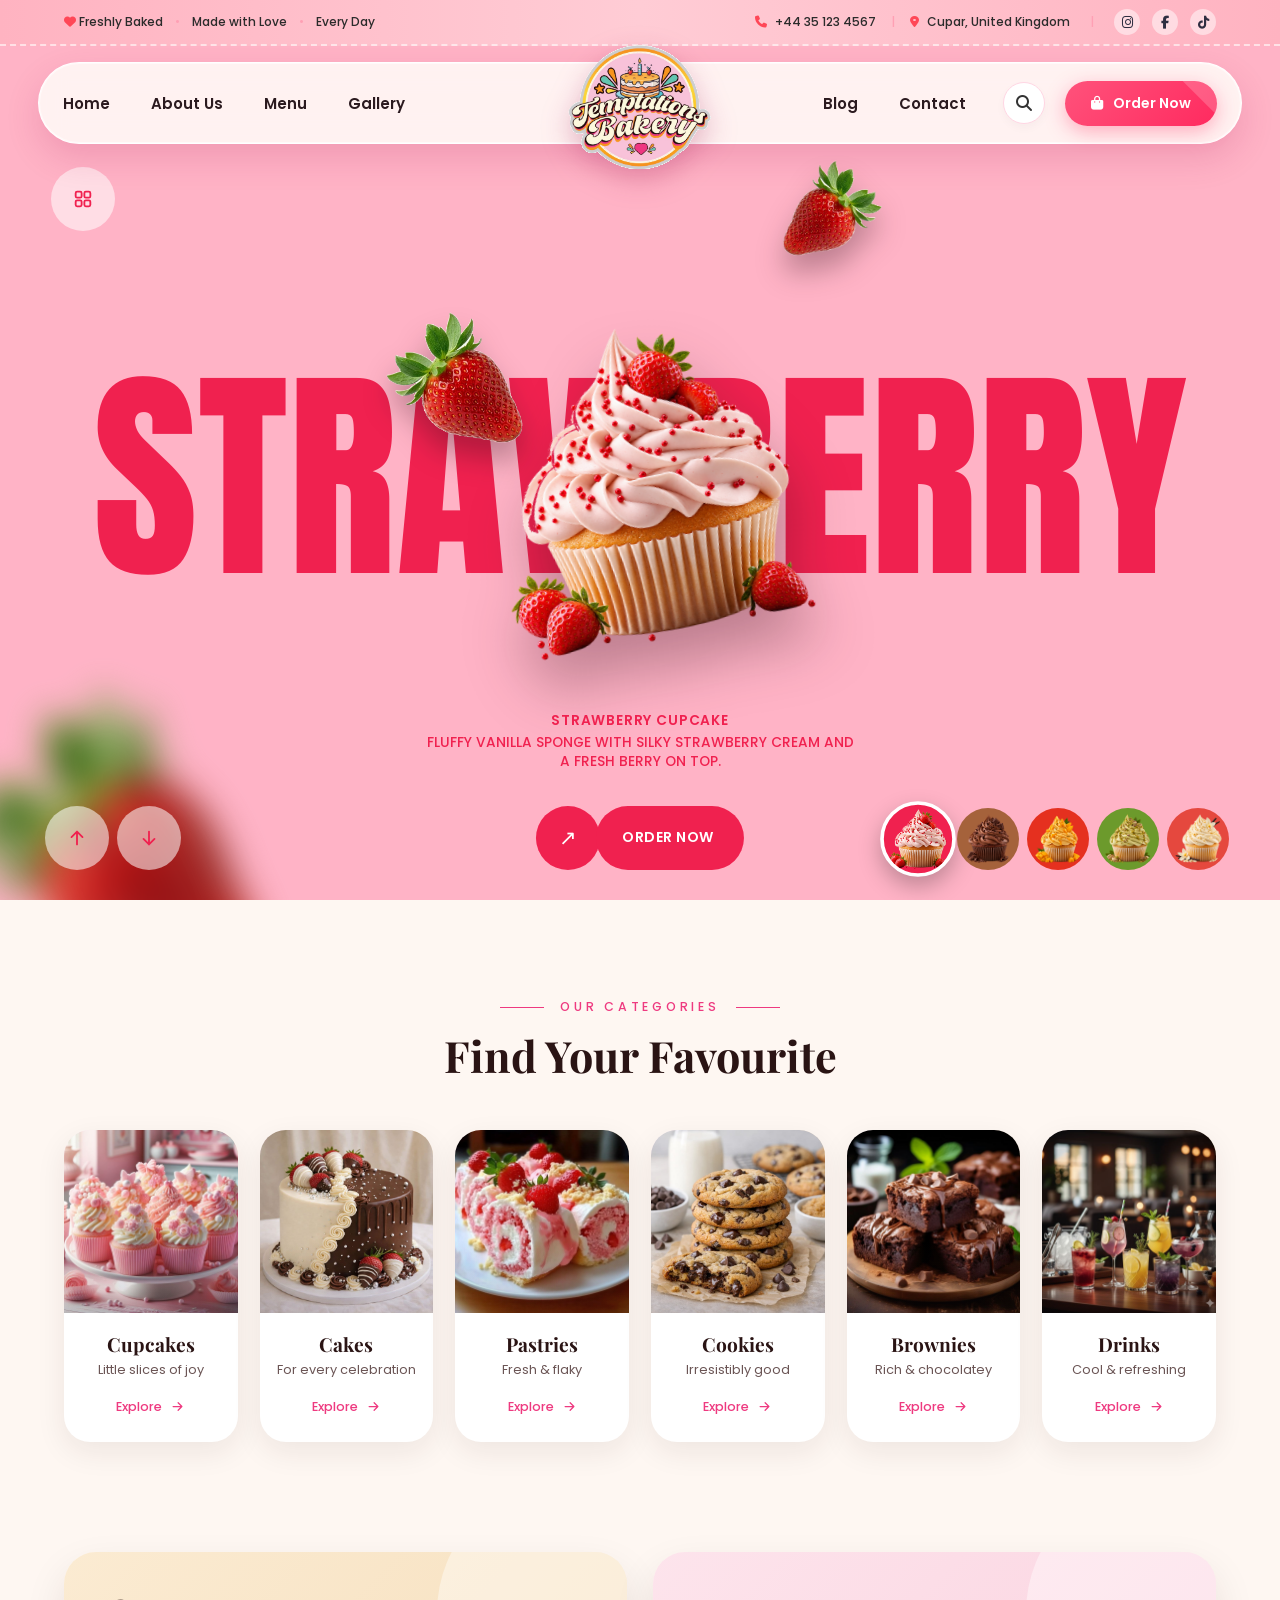
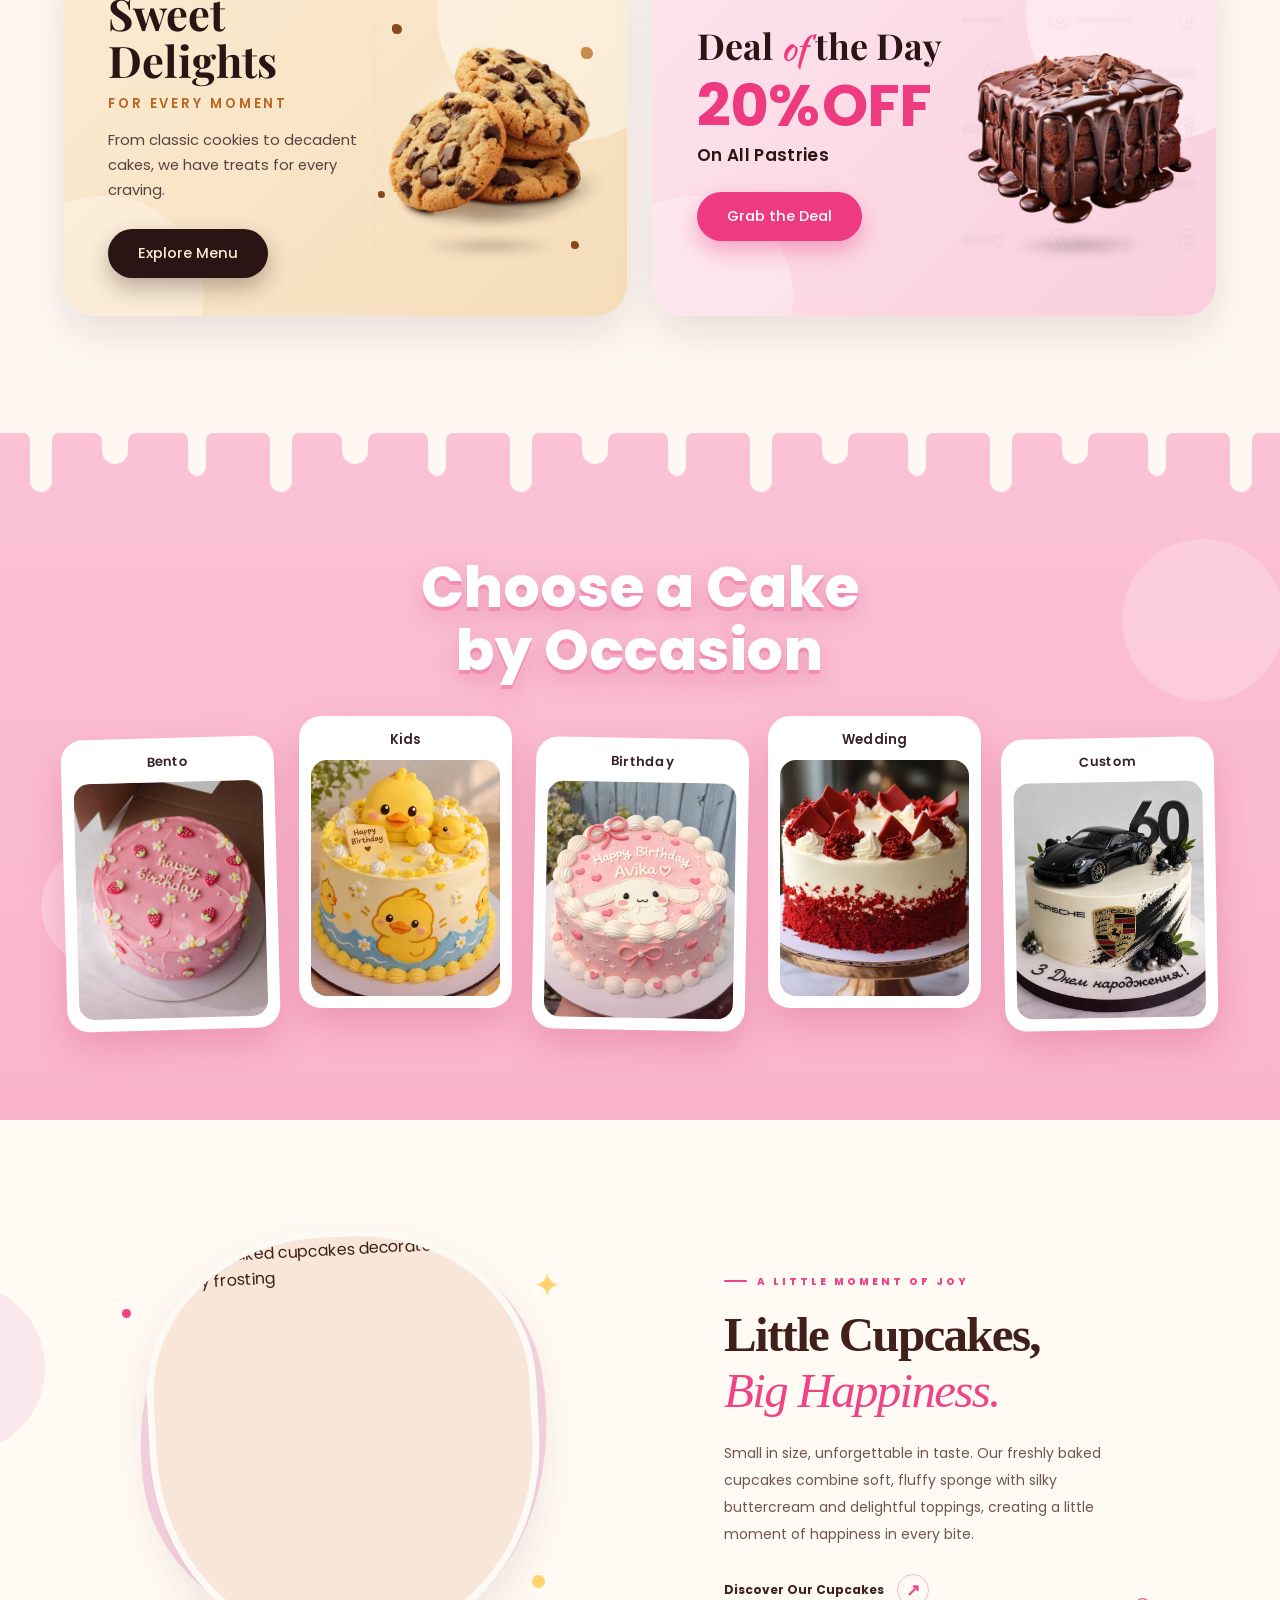
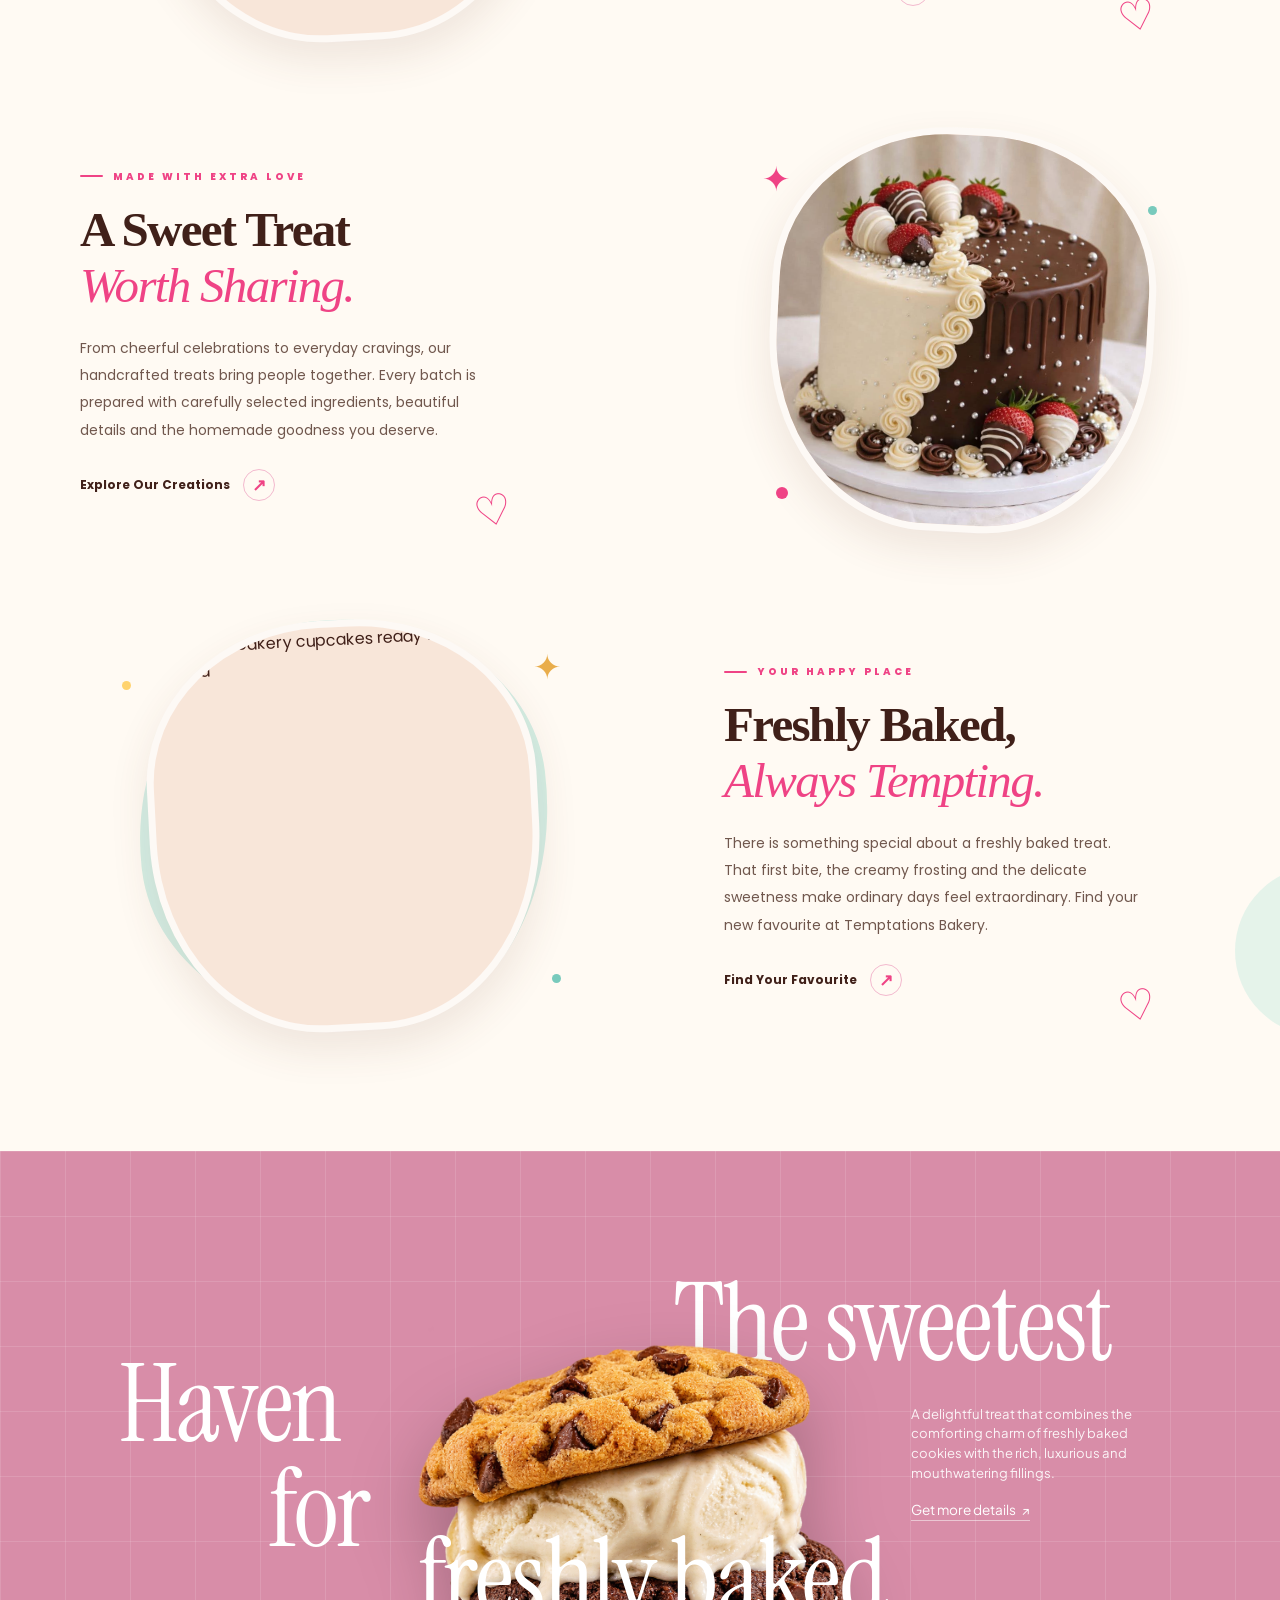
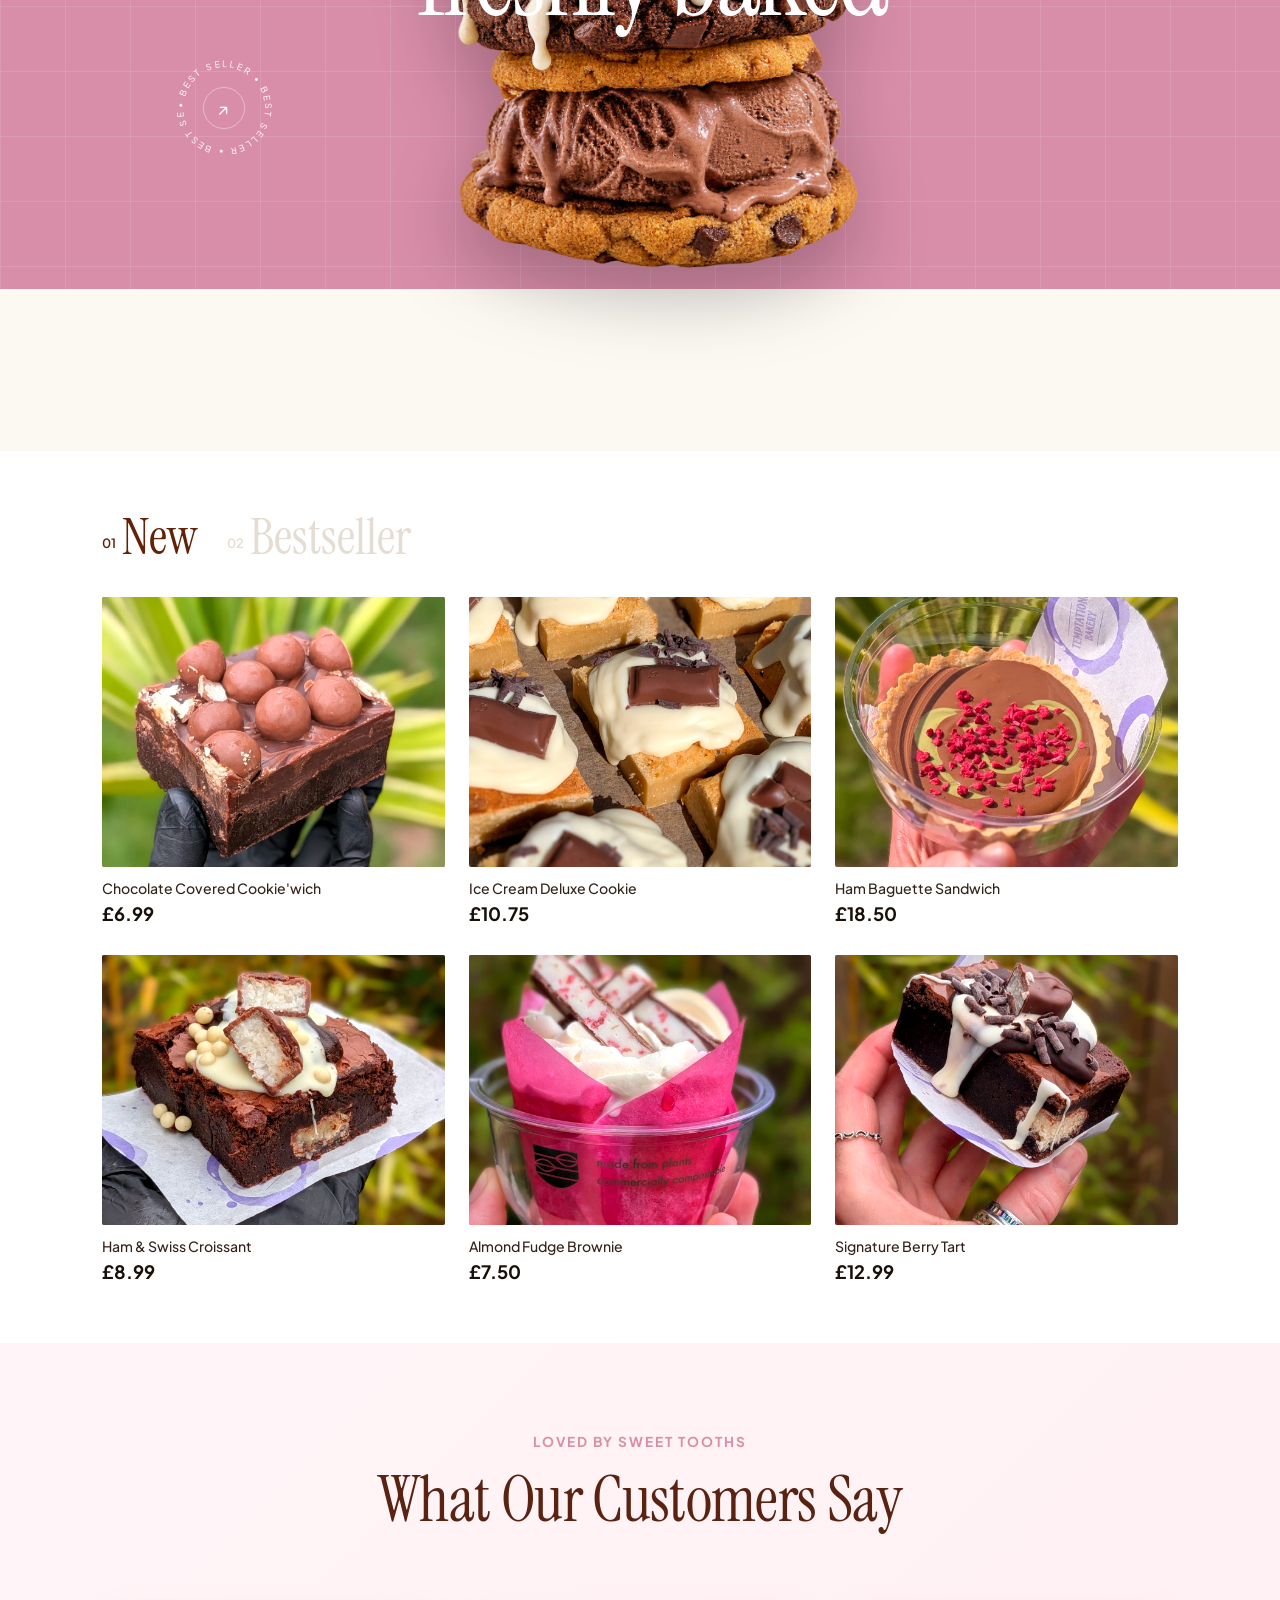
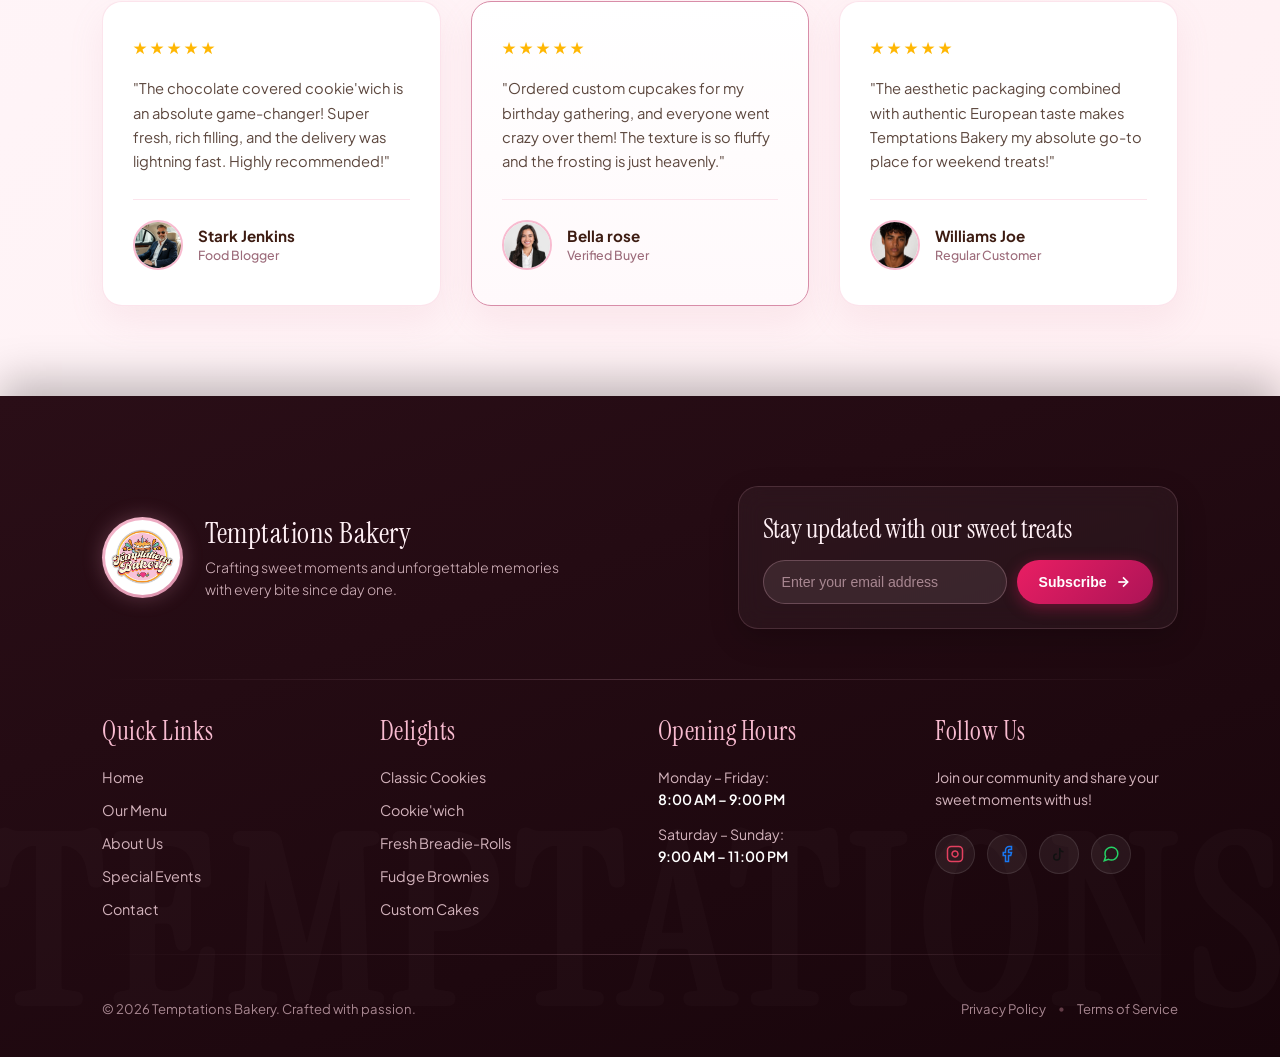
==== commit c2b2ebbb: "Updated footer section with ultra-premium design" ====
--- a/index.html
+++ b/index.html
@@ -1,141 +1,127 @@
 <!DOCTYPE html>
 <html lang="en">
 <head>
-    <meta charset="UTF-8">
-    <meta name="viewport" content="width=device-width, initial-scale=1.0">
-    <title>Temptations Bakery</title>
-    <!-- FontAwesome for Icons -->
-    <link rel="stylesheet" href="https://cdnjs.cloudflare.com/ajax/libs/font-awesome/6.4.0/css/all.min.css">
-    <!-- Google Fonts -->
-    <link href="https://fonts.googleapis.com/css2?family=Poppins:wght@400;500;600;700&family=Fredoka:wght@600;700&display=swap" rel="stylesheet">
-    <!-- Custom CSS -->
-    <link rel="stylesheet" href="style.css">
+<meta charset="UTF-8">
+<meta name="viewport" content="width=device-width, initial-scale=1.0">
+<title>Temptations Bakery | Freshly Baked Happiness</title>
+<meta name="description" content="Temptations Bakery - freshly baked cakes, cupcakes and sweet treats made with love.">
+<meta name="theme-color" content="#EE3A80">
+<link rel="icon" href="assets/images/LOGO.jpg">
+<link rel="stylesheet" href="https://cdnjs.cloudflare.com/ajax/libs/font-awesome/6.4.0/css/all.min.css">
+<link rel="preconnect" href="https://fonts.googleapis.com">
+<link rel="preconnect" href="https://fonts.gstatic.com" crossorigin>
+<link href="https://fonts.googleapis.com/css2?family=Anton&family=Caveat:wght@600;700&family=Fredoka:wght@500;600;700&family=Instrument+Serif:ital@0;1&family=Kaushan+Script&family=Playfair+Display:wght@600;700;800&family=Plus+Jakarta+Sans:wght@400;500;600;700&family=Poppins:wght@400;500;600;700&display=swap" rel="stylesheet">
+<link rel="stylesheet" href="style.css?v=22">
 </head>
 <body>
 
-    <!-- Top Announcement Bar -->
+<!-- ============ HERO (header isi ke andar hai) ============ -->
+<section class="ts" id="home" data-mode="intro">
+
+  <div class="ts-head">
+
+    <!-- TOP BAR -->
     <div class="top-bar">
-        <div class="top-bar-left">
-            <span><i class="fa-solid fa-heart heart"></i> Freshly Baked</span>
-            <span class="divider">•</span>
-            <span>Made with Love</span>
-            <span class="divider">•</span>
-            <span>Every Day</span>
-        </div>
-        <div class="top-bar-right">
-            <div class="contact-info">
-                <span><i class="fa-solid fa-phone"></i> +44 35 123 4567</span>
-                <span class="divider">|</span>
-                <span><i class="fa-solid fa-location-dot"></i> Cupar, United Kingdom</span>
-            </div>
-            <span class="divider">|</span>
-            <div class="social-icons">
-                <a href="#"><i class="fa-brands fa-instagram"></i></a>
-                <a href="#"><i class="fa-brands fa-facebook-f"></i></a>
-                <a href="#"><i class="fa-brands fa-tiktok"></i></a>
-            </div>
-        </div>
-    </div>
-
-    <!-- Main Navigation Bar -->
+      <div class="top-bar-left">
+        <span><i class="fa-solid fa-heart heart"></i> Freshly Baked</span>
+        <span class="divider">•</span>
+        <span>Made with Love</span>
+        <span class="divider">•</span>
+        <span>Every Day</span>
+      </div>
+      <div class="top-bar-right">
+        <div class="contact-info">
+          <span><i class="fa-solid fa-phone"></i> +44 35 123 4567</span>
+          <span class="divider">|</span>
+          <span><i class="fa-solid fa-location-dot"></i> Cupar, United Kingdom</span>
+        </div>
+        <span class="divider">|</span>
+        <div class="social-icons">
+          <a href="#" aria-label="Instagram"><i class="fa-brands fa-instagram"></i></a>
+          <a href="#" aria-label="Facebook"><i class="fa-brands fa-facebook-f"></i></a>
+          <a href="#" aria-label="TikTok"><i class="fa-brands fa-tiktok"></i></a>
+        </div>
+      </div>
+    </div>
+
+    <!-- NAVBAR -->
     <header class="navbar">
-        <!-- Left Navigation Links -->
-        <ul class="nav-links left">
-            <li><a href="#">Home <span class="hover-badge">💖</span></a></li>
-            <li><a href="#">About Us <span class="hover-badge">🍰</span></a></li>
-            <li><a href="#">Menu <span class="hover-badge">🧁</span></a></li>
-            <li><a href="#">Gallery <span class="hover-badge">✨</span></a></li>
+      <ul class="nav-links left">
+        <li><a href="#home">Home <span class="hover-badge">💖</span></a></li>
+        <li><a href="#about">About Us <span class="hover-badge">🍰</span></a></li>
+        <li><a href="#menu">Menu <span class="hover-badge">🧁</span></a></li>
+        <li><a href="#occasions">Gallery <span class="hover-badge">✨</span></a></li>
+      </ul>
+
+      <div class="logo-container">
+        <img src="assets/images/LOGO.jpg" alt="Temptations Bakery Logo" class="clean-logo">
+      </div>
+
+      <div class="nav-right-group">
+        <ul class="nav-links right">
+          <li><a href="#blog">Blog <span class="hover-badge">🎨</span></a></li>
+          <li><a href="#contact">Contact <span class="hover-badge">💌</span></a></li>
         </ul>
-
-        <!-- Center Logo (White Background Blended/Removed) -->
-        <div class="logo-container">
-            <img src="assets/images/LOGO.jpg" alt="Temptations Bakery Logo" class="clean-logo">
-        </div>
-
-        <!-- Right Navigation Links & Actions -->
-        <div class="nav-right-group">
-            <ul class="nav-links right">
-                <li><a href="#">Blog <span class="hover-badge">🎨</span></a></li>
-                <li><a href="#">Contact <span class="hover-badge">💌</span></a></li>
-            </ul>
-            <div class="nav-actions">
-                <button class="search-btn" id="searchBtn" title="Search"><i class="fa-solid fa-magnifying-glass"></i></button>
-                <a href="#" class="order-now-btn">
-                    <i class="fa-solid fa-bag-shopping"></i> 
-                    <span>Order Now</span>
-                </a>
-            </div>
-        </div>
-
-        <!-- Mobile Menu Toggle Button -->
-        <button class="mobile-menu-toggle" id="mobileMenuToggle">
-            <i class="fa-solid fa-bars"></i>
-        </button>
+        <div class="nav-actions">
+          <button class="search-btn" id="searchBtn" title="Search" aria-label="Search"><i class="fa-solid fa-magnifying-glass"></i></button>
+          <a href="https://wa.me/923001234567" target="_blank" rel="noopener" class="order-now-btn">
+            <i class="fa-solid fa-bag-shopping"></i>
+            <span>Order Now</span>
+          </a>
+        </div>
+      </div>
+
+      <button class="mobile-menu-toggle" id="mobileMenuToggle" aria-label="Open menu" aria-expanded="false">
+        <i class="fa-solid fa-bars"></i>
+      </button>
     </header>
 
-<section class="hx-hero" id="home">
-  <div class="hx-bg" id="hxBg"></div>
-  <div class="hx-shade"></div>
-  <div class="hx-fx" id="hxFx" aria-hidden="true"></div>
-
-  <div class="hx-in">
-
-    <div class="hx-text">
-      <span class="hx-script">
-        <svg viewBox="0 0 24 24" class="hx-mini"><path d="M12 21s-8-5.2-8-11a4.6 4.6 0 0 1 8-3 4.6 4.6 0 0 1 8 3c0 5.8-8 11-8 11z"/></svg>
-        Life is Sweeter Here
-        <svg viewBox="0 0 24 24" class="hx-mini"><path d="M12 21s-8-5.2-8-11a4.6 4.6 0 0 1 8-3 4.6 4.6 0 0 1 8 3c0 5.8-8 11-8 11z"/></svg>
-      </span>
-
-      <h1>
-        <span class="hx-l1">Freshly Baked</span>
-        <span class="hx-l2">
-          Happiness
-          <svg class="hx-swash" viewBox="0 0 400 24" preserveAspectRatio="none"><path d="M6 14C80 4 160 20 240 12s120-8 154-2"/></svg>
-          <svg class="hx-heart" viewBox="0 0 50 50"><path d="M25 44S4 31 4 17a11 11 0 0 1 21-4 11 11 0 0 1 21 4c0 14-21 27-21 27z"/></svg>
-        </span>
-      </h1>
-
-      <p>At Temptations Bakery, we turn simple ingredients into extraordinary treats. From classic cakes to freshly baked delights — every bite is a little moment of joy.</p>
-
-      <div class="hx-btns">
-        <a href="#menu" class="hx-btn">Explore Our Menu
-          <svg viewBox="0 0 24 24"><path d="M4 12h16M14 6l6 6-6 6"/></svg>
-        </a>
-        <a href="#about" class="hx-story">
-          <span class="hx-play"><svg viewBox="0 0 24 24"><path d="M8 5l11 7-11 7z"/></svg></span>
-          Watch Our Story
-        </a>
-      </div>
-    </div>
-
-    <div class="hx-note" aria-hidden="true">
-      Sweet<br>Moments<br>Together
-      <svg viewBox="0 0 60 60"><path d="M28 6c20 4 26 24 10 46M42 48l-6 6 9 1" /></svg>
-      <svg class="hx-nh" viewBox="0 0 50 50"><path d="M25 44S4 31 4 17a11 11 0 0 1 21-4 11 11 0 0 1 21 4c0 14-21 27-21 27z"/></svg>
-    </div>
-  </div>
-
-  <div class="hx-feats">
-    <div class="hx-feat">
-      <span class="hx-ic ic-pink"><svg viewBox="0 0 24 24"><path d="M5 12h14l-2 8H7z"/><path d="M7 12a5 5 0 0 1 10 0"/><path d="M12 5V3.5"/></svg></span>
-      <b>Freshly Baked<br>Daily</b>
-    </div>
-    <div class="hx-feat">
-      <span class="hx-ic ic-yellow"><svg viewBox="0 0 24 24"><path d="M5 19C5 9 11 5 19 5c0 8-4 14-14 14z"/><path d="M5 19l8-8"/></svg></span>
-      <b>Premium<br>Ingredients</b>
-    </div>
-    <div class="hx-feat">
-      <span class="hx-ic ic-teal"><svg viewBox="0 0 24 24" class="solid"><path d="M12 21s-8-5.2-8-11a4.6 4.6 0 0 1 8-3 4.6 4.6 0 0 1 8 3c0 5.8-8 11-8 11z"/></svg></span>
-      <b>Made with<br>Love</b>
-    </div>
-    <div class="hx-feat">
-      <span class="hx-ic ic-pink"><svg viewBox="0 0 24 24"><path d="M2 6h11v10H2zM13 9h4l3 3v4h-7z"/><circle cx="7" cy="18" r="1.8"/><circle cx="17" cy="18" r="1.8"/></svg></span>
-      <b>Fast &amp; Reliable<br>Delivery</b>
-    </div>
-  </div>
-</section>
-
+    <nav class="mobile-nav" id="mobileNav">
+      <a href="#home">Home</a>
+      <a href="#about">About Us</a>
+      <a href="#menu">Menu</a>
+      <a href="#occasions">Gallery</a>
+      <a href="#blog">Blog</a>
+      <a href="#contact">Contact</a>
+      <a href="https://wa.me/923001234567" target="_blank" rel="noopener" class="order-now-btn"><i class="fa-solid fa-bag-shopping"></i><span>Order Now</span></a>
+    </nav>
+  </div>
+
+  <!-- SLIDER AREA -->
+  <div class="ts-stage" id="tsStage">
+
+    <button class="ts-circle ts-back" id="tsBack" aria-label="All treats" title="All treats">
+      <svg viewBox="0 0 24 24"><rect x="4" y="4" width="6.5" height="6.5" rx="1.6"/><rect x="13.5" y="4" width="6.5" height="6.5" rx="1.6"/><rect x="4" y="13.5" width="6.5" height="6.5" rx="1.6"/><rect x="13.5" y="13.5" width="6.5" height="6.5" rx="1.6"/></svg>
+    </button>
+
+    <!-- INTRO -->
+    <div class="ts-intro">
+      <div class="ts-panel">
+        <h1 class="ts-h1">
+          <span class="l1">Cupcakes &amp; Treats</span>
+          <span>Just the way</span>
+          <span>You like it</span>
+        </h1>
+      </div>
+      <div class="ts-pk" id="tsPk"></div>
+      <p class="ts-note">Real ingredients<br>Ultra fresh<br>Crafted flavours</p>
+      <button class="ts-cta ts-explore" id="tsExplore"><i class="a">↗</i><span class="t">Explore</span></button>
+      <p class="ts-choose">Choose your treat</p>
+    </div>
+
+    <!-- SLIDES (JS banata hai) -->
+    <div class="ts-slides" id="tsSlides"></div>
+
+    <div class="ts-arrows">
+      <button class="ts-circle ts-arrow" id="tsUp" aria-label="Previous"><svg viewBox="0 0 24 24"><path d="M12 19V5M6 11l6-6 6 6"/></svg></button>
+      <button class="ts-circle ts-arrow" id="tsDown" aria-label="Next"><svg viewBox="0 0 24 24"><path d="M12 5v14M6 13l6 6 6-6"/></svg></button>
+    </div>
+    <a href="#" target="_blank" rel="noopener" class="ts-cta ts-buy" id="tsBuy"><i class="a">↗</i><span class="t">Order now</span></a>
+    <div class="ts-thumbs" id="tsThumbs"></div>
+  </div>
+</section>
+
+<!-- ============ CATEGORIES ============ -->
 <section class="cat-sec" id="menu">
   <div class="cat-head">
     <span class="cat-eyebrow"><i></i>OUR CATEGORIES<i></i></span>
@@ -143,80 +129,37 @@
   </div>
 
   <div class="cat-grid">
-
     <a href="#menu" class="cat-card">
-      <div class="cat-photo">
-        <img src="assets/images/cupcakes.jpg" alt="Cupcakes" loading="lazy" onerror="this.style.display='none'">
-      </div>
-      <div class="cat-info">
-        <h3>Cupcakes</h3>
-        <p>Little slices of joy</p>
-        <span class="cat-go">Explore <svg viewBox="0 0 24 24"><path d="M5 12h14M13 6l6 6-6 6"/></svg></span>
-      </div>
+      <div class="cat-photo"><img src="assets/images/cupcakes.jpg" alt="Cupcakes" loading="lazy" onerror="this.style.display='none'"></div>
+      <div class="cat-info"><h3>Cupcakes</h3><p>Little slices of joy</p><span class="cat-go">Explore <svg viewBox="0 0 24 24"><path d="M5 12h14M13 6l6 6-6 6"/></svg></span></div>
     </a>
-
-    <a href="#cakes" class="cat-card">
-      <div class="cat-photo">
-        <img src="assets/images/cakesss.jpg" alt="Cakes" loading="lazy" onerror="this.style.display='none'">
-      </div>
-      <div class="cat-info">
-        <h3>Cakes</h3>
-        <p>For every celebration</p>
-        <span class="cat-go">Explore <svg viewBox="0 0 24 24"><path d="M5 12h14M13 6l6 6-6 6"/></svg></span>
-      </div>
+    <a href="#menu" class="cat-card">
+      <div class="cat-photo"><img src="assets/images/cakesss.jpg" alt="Cakes" loading="lazy" onerror="this.style.display='none'"></div>
+      <div class="cat-info"><h3>Cakes</h3><p>For every celebration</p><span class="cat-go">Explore <svg viewBox="0 0 24 24"><path d="M5 12h14M13 6l6 6-6 6"/></svg></span></div>
     </a>
-
     <a href="#menu" class="cat-card">
-      <div class="cat-photo">
-        <img src="assets/images/pasteries.jpg" alt="Pastries" loading="lazy" onerror="this.style.display='none'">
-      </div>
-      <div class="cat-info">
-        <h3>Pastries</h3>
-        <p>Fresh &amp; flaky</p>
-        <span class="cat-go">Explore <svg viewBox="0 0 24 24"><path d="M5 12h14M13 6l6 6-6 6"/></svg></span>
-      </div>
+      <div class="cat-photo"><img src="assets/images/pasteries.jpg" alt="Pastries" loading="lazy" onerror="this.style.display='none'"></div>
+      <div class="cat-info"><h3>Pastries</h3><p>Fresh &amp; flaky</p><span class="cat-go">Explore <svg viewBox="0 0 24 24"><path d="M5 12h14M13 6l6 6-6 6"/></svg></span></div>
     </a>
-
     <a href="#menu" class="cat-card">
-      <div class="cat-photo">
-        <img src="assets/images/cookies.jpg" alt="Cookies" loading="lazy" onerror="this.style.display='none'">
-      </div>
-      <div class="cat-info">
-        <h3>Cookies</h3>
-        <p>Irresistibly good</p>
-        <span class="cat-go">Explore <svg viewBox="0 0 24 24"><path d="M5 12h14M13 6l6 6-6 6"/></svg></span>
-      </div>
+      <div class="cat-photo"><img src="assets/images/cookies.jpg" alt="Cookies" loading="lazy" onerror="this.style.display='none'"></div>
+      <div class="cat-info"><h3>Cookies</h3><p>Irresistibly good</p><span class="cat-go">Explore <svg viewBox="0 0 24 24"><path d="M5 12h14M13 6l6 6-6 6"/></svg></span></div>
     </a>
-
     <a href="#menu" class="cat-card">
-      <div class="cat-photo">
-        <img src="assets/images/brownies.jpg" alt="Brownies" loading="lazy" onerror="this.style.display='none'">
-      </div>
-      <div class="cat-info">
-        <h3>Brownies</h3>
-        <p>Rich &amp; chocolatey</p>
-        <span class="cat-go">Explore <svg viewBox="0 0 24 24"><path d="M5 12h14M13 6l6 6-6 6"/></svg></span>
-      </div>
+      <div class="cat-photo"><img src="assets/images/brownies.jpg" alt="Brownies" loading="lazy" onerror="this.style.display='none'"></div>
+      <div class="cat-info"><h3>Brownies</h3><p>Rich &amp; chocolatey</p><span class="cat-go">Explore <svg viewBox="0 0 24 24"><path d="M5 12h14M13 6l6 6-6 6"/></svg></span></div>
     </a>
-
     <a href="#menu" class="cat-card">
-      <div class="cat-photo">
-        <img src="assets/images/drinks.jpg" alt="Drinks" loading="lazy" onerror="this.style.display='none'">
-      </div>
-      <div class="cat-info">
-        <h3>Drinks</h3>
-        <p>Cool &amp; refreshing</p>
-        <span class="cat-go">Explore <svg viewBox="0 0 24 24"><path d="M5 12h14M13 6l6 6-6 6"/></svg></span>
-      </div>
+      <div class="cat-photo"><img src="assets/images/drinks.jpg" alt="Drinks" loading="lazy" onerror="this.style.display='none'"></div>
+      <div class="cat-info"><h3>Drinks</h3><p>Cool &amp; refreshing</p><span class="cat-go">Explore <svg viewBox="0 0 24 24"><path d="M5 12h14M13 6l6 6-6 6"/></svg></span></div>
     </a>
-
-  </div>
-</section>
-
+  </div>
+</section>
+
+<!-- ============ PROMO BANNERS ============ -->
 <section class="pr-sec">
   <div class="pr-grid">
 
-    <!-- LEFT: Sweet Delights -->
     <article class="pr-card pr-cream">
       <div class="pr-text">
         <h2>Sweet<br>Delights</h2>
@@ -231,7 +174,6 @@
       </div>
     </article>
 
-    <!-- RIGHT: Deal of the Day -->
     <article class="pr-card pr-pink">
       <div class="pr-text">
         <h2 class="pr-deal">Deal <em>of</em> the Day</h2>
@@ -248,221 +190,115 @@
   </div>
 </section>
 
+<!-- ============ OCCASIONS ============ -->
 <section class="oc-sec" id="occasions">
-  <div class="oc-head">
-    <h2>Choose a Cake<br>by Occasion</h2>
-  </div>
-
+  <div class="oc-head"><h2>Choose a Cake<br>by Occasion</h2></div>
   <div class="oc-row">
-
-    <a href="#menu" class="oc-card">
-      <span class="oc-name">Bento</span>
-      <div class="oc-photo"><img src="assets/images/bento.jpg" alt="Bento cakes" loading="lazy" onerror="this.style.display='none'"></div>
-    </a>
-
-    <a href="#menu" class="oc-card">
-      <span class="oc-name">Kids</span>
-      <div class="oc-photo"><img src="assets/images/kids.jpg" alt="Kids cakes" loading="lazy" onerror="this.style.display='none'"></div>
-    </a>
-
-    <a href="#menu" class="oc-card">
-      <span class="oc-name">Birthday</span>
-      <div class="oc-photo"><img src="assets/images/bday.jpg" alt="Birthday cakes" loading="lazy" onerror="this.style.display='none'"></div>
-    </a>
-
-    <a href="#menu" class="oc-card">
-      <span class="oc-name">Wedding</span>
-      <div class="oc-photo"><img src="assets/images/wedding.jpg" alt="Wedding cakes" loading="lazy" onerror="this.style.display='none'"></div>
-    </a>
-
-    <a href="#menu" class="oc-card">
-      <span class="oc-name">Custom</span>
-      <div class="oc-photo"><img src="assets/images/oustom.jpg" alt="Custom cakes" loading="lazy" onerror="this.style.display='none'"></div>
-    </a>
-
-  </div>
-</section>
-
-
-<!-- TEMPTATIONS BAKERY | ZIGZAG CUPCAKE SECTION -->
-<section class="tb-zigzag-section" id="tb-cupcake-stories">
-
+    <a href="#menu" class="oc-card"><span class="oc-name">Bento</span><div class="oc-photo"><img src="assets/images/bento.jpg" alt="Bento cakes" loading="lazy" onerror="this.style.display='none'"></div></a>
+    <a href="#menu" class="oc-card"><span class="oc-name">Kids</span><div class="oc-photo"><img src="assets/images/kids.jpg" alt="Kids cakes" loading="lazy" onerror="this.style.display='none'"></div></a>
+    <a href="#menu" class="oc-card"><span class="oc-name">Birthday</span><div class="oc-photo"><img src="assets/images/bday.jpg" alt="Birthday cakes" loading="lazy" onerror="this.style.display='none'"></div></a>
+    <a href="#menu" class="oc-card"><span class="oc-name">Wedding</span><div class="oc-photo"><img src="assets/images/wedding.jpg" alt="Wedding cakes" loading="lazy" onerror="this.style.display='none'"></div></a>
+    <a href="#menu" class="oc-card"><span class="oc-name">Custom</span><div class="oc-photo"><img src="assets/images/oustom.jpg" alt="Custom cakes" loading="lazy" onerror="this.style.display='none'"></div></a>
+  </div>
+</section>
+
+<!-- ============ ZIGZAG ============ -->
+<section class="tb-zigzag-section" id="about">
   <div class="tb-zigzag-decoration tb-zigzag-decoration--one"></div>
   <div class="tb-zigzag-decoration tb-zigzag-decoration--two"></div>
 
   <div class="tb-zigzag-container">
 
-    <!-- ROW 01: IMAGE LEFT, CONTENT RIGHT -->
     <article class="tb-zigzag-row tb-zigzag-row--image-left">
-
       <div class="tb-zigzag-visual">
         <div class="tb-zigzag-blob tb-zigzag-blob--pink"></div>
         <span class="tb-zigzag-spark tb-zigzag-spark--one">✦</span>
-
         <div class="tb-zigzag-image-wrap">
-          <img
-            src="https://images.unsplash.com/photo-1486427944299-d1955d23e34d?auto=format&fit=crop&w=1000&q=85"
-            alt="Freshly baked cupcakes decorated with creamy frosting"
-            loading="lazy"
-          >
-        </div>
-
+          <img src="https://images.unsplash.com/photo-1486427944299-d1955d23e34d?auto=format&fit=crop&w=1000&q=85" alt="Freshly baked cupcakes decorated with creamy frosting" loading="lazy">
+        </div>
         <span class="tb-zigzag-dot tb-zigzag-dot--one"></span>
         <span class="tb-zigzag-dot tb-zigzag-dot--two"></span>
       </div>
-
       <div class="tb-zigzag-content">
         <span class="tb-zigzag-eyebrow">A LITTLE MOMENT OF JOY</span>
         <h2>Little Cupcakes,<br><em>Big Happiness.</em></h2>
-
-        <p>
-          Small in size, unforgettable in taste. Our freshly baked
-          cupcakes combine soft, fluffy sponge with silky buttercream
-          and delightful toppings, creating a little moment of
-          happiness in every bite.
-        </p>
-
-        <a href="#tb-cupcake-menu" class="tb-zigzag-link">
-          Discover Our Cupcakes
-          <span aria-hidden="true">↗</span>
-        </a>
-
+        <p>Small in size, unforgettable in taste. Our freshly baked cupcakes combine soft, fluffy sponge with silky buttercream and delightful toppings, creating a little moment of happiness in every bite.</p>
+        <a href="#menu" class="tb-zigzag-link">Discover Our Cupcakes <span aria-hidden="true">↗</span></a>
         <span class="tb-zigzag-heart" aria-hidden="true">♡</span>
       </div>
-
     </article>
 
-
-    <!-- ROW 02: CONTENT LEFT, IMAGE RIGHT -->
     <article class="tb-zigzag-row tb-zigzag-row--image-right">
-
       <div class="tb-zigzag-visual">
         <div class="tb-zigzag-blob tb-zigzag-blob--peach"></div>
         <span class="tb-zigzag-spark tb-zigzag-spark--two">✦</span>
-
         <div class="tb-zigzag-image-wrap">
-          <img
-            src="assets/images/cakesss.jpg"
-            alt="Beautifully decorated celebration cake and sweet treats"
-            loading="lazy"
-          >
-        </div>
-
+          <img src="assets/images/cakesss.jpg" alt="Beautifully decorated celebration cake and sweet treats" loading="lazy">
+        </div>
         <span class="tb-zigzag-dot tb-zigzag-dot--three"></span>
         <span class="tb-zigzag-dot tb-zigzag-dot--four"></span>
       </div>
-
       <div class="tb-zigzag-content">
         <span class="tb-zigzag-eyebrow">MADE WITH EXTRA LOVE</span>
         <h2>A Sweet Treat<br><em>Worth Sharing.</em></h2>
-
-        <p>
-          From cheerful celebrations to everyday cravings, our
-          handcrafted treats bring people together. Every batch is
-          prepared with carefully selected ingredients, beautiful
-          details and the homemade goodness you deserve.
-        </p>
-
-        <a href="#tb-cupcake-menu" class="tb-zigzag-link">
-          Explore Our Creations
-          <span aria-hidden="true">↗</span>
-        </a>
-
+        <p>From cheerful celebrations to everyday cravings, our handcrafted treats bring people together. Every batch is prepared with carefully selected ingredients, beautiful details and the homemade goodness you deserve.</p>
+        <a href="#menu" class="tb-zigzag-link">Explore Our Creations <span aria-hidden="true">↗</span></a>
         <span class="tb-zigzag-heart" aria-hidden="true">♡</span>
       </div>
-
     </article>
 
-
-    <!-- ROW 03: IMAGE LEFT, CONTENT RIGHT -->
     <article class="tb-zigzag-row tb-zigzag-row--image-left">
-
       <div class="tb-zigzag-visual">
         <div class="tb-zigzag-blob tb-zigzag-blob--mint"></div>
         <span class="tb-zigzag-spark tb-zigzag-spark--three">✦</span>
-
         <div class="tb-zigzag-image-wrap">
-          <img
-            src="https://images.unsplash.com/photo-1587668178277-295251f900ce?auto=format&fit=crop&w=1000&q=85"
-            alt="Delicious bakery cupcakes ready to be enjoyed"
-            loading="lazy"
-          >
-        </div>
-
+          <img src="https://images.unsplash.com/photo-1587668178277-295251f900ce?auto=format&fit=crop&w=1000&q=85" alt="Delicious bakery cupcakes ready to be enjoyed" loading="lazy">
+        </div>
         <span class="tb-zigzag-dot tb-zigzag-dot--five"></span>
         <span class="tb-zigzag-dot tb-zigzag-dot--six"></span>
       </div>
-
       <div class="tb-zigzag-content">
         <span class="tb-zigzag-eyebrow">YOUR HAPPY PLACE</span>
         <h2>Freshly Baked,<br><em>Always Tempting.</em></h2>
-
-        <p>
-          There is something special about a freshly baked treat.
-          That first bite, the creamy frosting and the delicate
-          sweetness make ordinary days feel extraordinary.
-          Find your new favourite at Temptations Bakery.
-        </p>
-
-        <a href="#tb-cupcake-menu" class="tb-zigzag-link">
-          Find Your Favourite
-          <span aria-hidden="true">↗</span>
-        </a>
-
+        <p>There is something special about a freshly baked treat. That first bite, the creamy frosting and the delicate sweetness make ordinary days feel extraordinary. Find your new favourite at Temptations Bakery.</p>
+        <a href="#menu" class="tb-zigzag-link">Find Your Favourite <span aria-hidden="true">↗</span></a>
         <span class="tb-zigzag-heart" aria-hidden="true">♡</span>
       </div>
-
     </article>
 
   </div>
 </section>
 
-<!-- COOKIE HERO SECTION START -->
+<!-- ============ COOKIE HERO ============ -->
 <section class="cookie-hero-section">
-  <!-- Top Main Pink Container -->
   <div class="cookie-hero-top-box">
-    <!-- Grid overlay background -->
     <div class="cookie-hero-grid-bg"></div>
-
     <div class="cookie-hero-container">
-      
-      <!-- Text Behind Cookie Layer -->
+
       <div class="cookie-hero-text-back">
         <h1 class="cookie-hero-title cookie-hero-title-top">The sweetest</h1>
         <h1 class="cookie-hero-title cookie-hero-title-middle">Haven</h1>
         <h1 class="cookie-hero-title cookie-hero-title-for">for</h1>
       </div>
 
-      <!-- Center Cookie Stack Image -->
       <div class="cookie-hero-image-wrapper">
         <img src="assets/images/icecookie.png" alt="Freshly Baked Cookie Stack" class="cookie-hero-main-img">
       </div>
 
-      <!-- Text In Front of Cookie Layer -->
       <div class="cookie-hero-text-front">
         <h1 class="cookie-hero-title cookie-hero-title-bottom">freshly baked</h1>
       </div>
 
-      <!-- Right Side Content Card -->
       <div class="cookie-hero-content-card">
-        <p class="cookie-hero-desc">
-          A delightful treat that combines the comforting charm of freshly baked cookies with the rich, luxurious and mouthwatering fillings.
-        </p>
-        <a href="#" class="cookie-hero-details-link">
-          Get more details <span class="cookie-hero-arrow">↗</span>
-        </a>
-      </div>
-
-      <!-- Left Side Rotating Badge -->
+        <p class="cookie-hero-desc">A delightful treat that combines the comforting charm of freshly baked cookies with the rich, luxurious and mouthwatering fillings.</p>
+        <a href="#menu" class="cookie-hero-details-link">Get more details <span class="cookie-hero-arrow">↗</span></a>
+      </div>
+
       <div class="cookie-hero-badge-wrapper">
         <div class="cookie-hero-badge-circle">
           <svg viewBox="0 0 100 100" class="cookie-hero-badge-svg">
             <path id="cookieHeroTextPath" d="M 50, 50 m -37, 0 a 37,37 0 1,1 74,0 a 37,37 0 1,1 -74,0" fill="none"/>
-            <text class="cookie-hero-badge-text">
-              <textPath href="#cookieHeroTextPath" startOffset="0%">
-                • BEST SELLER • BEST SELLER • BEST SELLER
-              </textPath>
-            </text>
+            <text class="cookie-hero-badge-text"><textPath href="#cookieHeroTextPath" startOffset="0%">• BEST SELLER • BEST SELLER • BEST SELLER</textPath></text>
           </svg>
           <div class="cookie-hero-badge-inner-arrow">↗</div>
         </div>
@@ -470,250 +306,201 @@
 
     </div>
   </div>
-
-  <!-- Bottom White/Cream Section Strip -->
   <div class="cookie-hero-bottom-strip"></div>
 </section>
-<!-- COOKIE HERO SECTION END -->
-
-<!-- BAKERY PRODUCTS SECTION START -->
+
+<!-- ============ PRODUCTS ============ -->
 <section class="bakery-prod-section">
   <div class="bakery-prod-container">
-    
-    <!-- Top Header & Tabs Section -->
     <div class="bakery-prod-header">
       <div class="bakery-prod-tabs">
-        <button class="bakery-prod-tab bakery-prod-tab-active" data-category="new">
-          <span class="bakery-prod-tab-num">01</span>
-          <span class="bakery-prod-tab-text">New</span>
-        </button>
-        <button class="bakery-prod-tab" data-category="bestseller">
-          <span class="bakery-prod-tab-num">02</span>
-          <span class="bakery-prod-tab-text">Bestseller</span>
-        </button>
-      </div>
-    </div>
-
-    <!-- Product Grid (3 Items Top, 3 Items Bottom) -->
+        <button class="bakery-prod-tab bakery-prod-tab-active" data-category="new"><span class="bakery-prod-tab-num">01</span><span class="bakery-prod-tab-text">New</span></button>
+        <button class="bakery-prod-tab" data-category="bestseller"><span class="bakery-prod-tab-num">02</span><span class="bakery-prod-tab-text">Bestseller</span></button>
+      </div>
+    </div>
+
     <div class="bakery-prod-grid">
+      <div class="bakery-prod-card"><div class="bakery-prod-img-box" style="background-color:#c48b71"><img src="assets/images/t1.jpg" alt="Chocolate Covered Cookie'wich" class="bakery-prod-img"></div><div class="bakery-prod-details"><h4 class="bakery-prod-name">Chocolate Covered Cookie'wich</h4><span class="bakery-prod-price">£6.99</span></div></div>
+      <div class="bakery-prod-card"><div class="bakery-prod-img-box" style="background-color:#839b78"><img src="assets/images/t2.jpg" alt="Ice Cream Deluxe Cookie" class="bakery-prod-img"></div><div class="bakery-prod-details"><h4 class="bakery-prod-name">Ice Cream Deluxe Cookie</h4><span class="bakery-prod-price">£10.75</span></div></div>
+      <div class="bakery-prod-card"><div class="bakery-prod-img-box" style="background-color:#f2e6d8"><img src="assets/images/t3.jpg" alt="Ham Baguette Sandwich" class="bakery-prod-img"></div><div class="bakery-prod-details"><h4 class="bakery-prod-name">Ham Baguette Sandwich</h4><span class="bakery-prod-price">£18.50</span></div></div>
+      <div class="bakery-prod-card"><div class="bakery-prod-img-box" style="background-color:#cb8b51"><img src="assets/images/t6.jpg" alt="Ham & Swiss Croissant" class="bakery-prod-img"></div><div class="bakery-prod-details"><h4 class="bakery-prod-name">Ham &amp; Swiss Croissant</h4><span class="bakery-prod-price">£8.99</span></div></div>
+      <div class="bakery-prod-card"><div class="bakery-prod-img-box" style="background-color:#b86b35"><img src="assets/images/t5.jpg" alt="Almond Fudge Brownie" class="bakery-prod-img"></div><div class="bakery-prod-details"><h4 class="bakery-prod-name">Almond Fudge Brownie</h4><span class="bakery-prod-price">£7.50</span></div></div>
+      <div class="bakery-prod-card"><div class="bakery-prod-img-box" style="background-color:#d19256"><img src="assets/images/t7.jpg" alt="Signature Berry Tart" class="bakery-prod-img"></div><div class="bakery-prod-details"><h4 class="bakery-prod-name">Signature Berry Tart</h4><span class="bakery-prod-price">£12.99</span></div></div>
+    </div>
+  </div>
+</section>
+
+<!-- CUSTOMER REVIEWS SECTION START -->
+<section class="review-sec-wrapper">
+  <div class="review-sec-container">
+    
+    <!-- Section Header -->
+    <div class="review-sec-header">
+      <span class="review-sec-subtitle">Loved by Sweet Tooths</span>
+      <h2 class="review-sec-title">What Our Customers Say</h2>
+    </div>
+
+    <!-- Reviews Grid -->
+    <div class="review-sec-grid">
       
-      <!-- Card 1 -->
-      <div class="bakery-prod-card">
-        <div class="bakery-prod-img-box" style="background-color: #c48b71;">
-          <img src="assets/images/t1.jpg" alt="Chocolate Covered Cookie'wich" class="bakery-prod-img">
-        </div>
-        <div class="bakery-prod-details">
-          <h4 class="bakery-prod-name">Chocolate Covered Cookie'wich</h4>
-          <span class="bakery-prod-price">$6.99</span>
-        </div>
-      </div>
-
-      <!-- Card 2 -->
-      <div class="bakery-prod-card">
-        <div class="bakery-prod-img-box" style="background-color: #839b78;">
-          <img src="assets/images/t2.jpg" alt="Ice Cream Deluxe Cookie" class="bakery-prod-img">
-        </div>
-        <div class="bakery-prod-details">
-          <h4 class="bakery-prod-name">Ice Cream Deluxe Cookie</h4>
-          <span class="bakery-prod-price">$10.75</span>
-        </div>
-      </div>
-
-      <!-- Card 3 -->
-      <div class="bakery-prod-card">
-        <div class="bakery-prod-img-box" style="background-color: #f2e6d8;">
-          <img src="assets/images/t3.jpg" alt="Ham Baguette Sandwich" class="bakery-prod-img">
-        </div>
-        <div class="bakery-prod-details">
-          <h4 class="bakery-prod-name">Ham Baguette Sandwich</h4>
-          <span class="bakery-prod-price">$18.50</span>
-        </div>
-      </div>
-
-      <!-- Card 4 (Bottom Row Left) -->
-      <div class="bakery-prod-card">
-        <div class="bakery-prod-img-box" style="background-color: #cb8b51;">
-          <img src="assets/images/t6.jpg" alt="Ham & Swiss Croissant" class="bakery-prod-img">
-        </div>
-        <div class="bakery-prod-details">
-          <h4 class="bakery-prod-name">Ham & Swiss Croissant</h4>
-          <span class="bakery-prod-price">$8.99</span>
-        </div>
-      </div>
-
-      <!-- Card 5 (Bottom Row Middle) -->
-      <div class="bakery-prod-card">
-        <div class="bakery-prod-img-box" style="background-color: #b86b35;">
-          <img src="assets/images/t5.jpg" alt="Almond Fudge Brownie" class="bakery-prod-img">
-        </div>
-        <div class="bakery-prod-details">
-          <h4 class="bakery-prod-name">Almond Fudge Brownie</h4>
-          <span class="bakery-prod-price">$7.50</span>
-        </div>
-      </div>
-
-      <!-- Card 6 (Bottom Row Right) -->
-      <div class="bakery-prod-card">
-        <div class="bakery-prod-img-box" style="background-color: #d19256;">
-          <img src="assets/images/t7.jpg" alt="Signature Berry Tart" class="bakery-prod-img">
-        </div>
-        <div class="bakery-prod-details">
-          <h4 class="bakery-prod-name">Signature Berry Tart</h4>
-          <span class="bakery-prod-price">$12.99</span>
-        </div>
-      </div>
-
-    </div>
-
-  </div>
-</section>
-<!-- BAKERY PRODUCTS SECTION END -->
-
-<!-- TEMPTATIONS BAKERY FOOTER SECTION START -->
-<section class="temp-footer-section">
-  <div class="temp-footer-container">
-    
-    <!-- Top Heading -->
-    <div class="temp-footer-top">
-      <h2 class="temp-footer-title">
-        Stay tuned with us <br>
-        <span class="temp-footer-handle">@temptationsbakery.eu</span>
-      </h2>
-    </div>
-
-    <!-- Bottom Content Grid -->
-    <div class="temp-footer-bottom">
-      
-      <!-- Left Content: Description & Phone Link -->
-      <div class="temp-footer-info">
-        <p class="temp-footer-desc">
-          Whether you’re hosting a special event, catering to a large gathering, or simply want to stock up on your favorite treats, we’ve got you covered.
+      <!-- Review Card 1 -->
+      <div class="review-sec-card">
+        <div class="review-sec-stars">★★★★★</div>
+        <p class="review-sec-text">
+          "The chocolate covered cookie'wich is an absolute game-changer! Super fresh, rich filling, and the delivery was lightning fast. Highly recommended!"
         </p>
-        <div class="temp-footer-contact">
-          <a href="tel:+33846236223" class="temp-footer-phone-link">
-            Call us at +44 35 123 4567 <span class="temp-footer-arrow">↗</span>
-          </a>
-        </div>
-      </div>
-
-      <!-- Right Content: Rotating Newsletter Badge -->
-      <div class="temp-footer-badge-wrapper">
-        <div class="temp-footer-badge-circle">
-          <svg viewBox="0 0 100 100" class="temp-footer-badge-svg">
-            <path id="tempFooterTextPath" d="M 50, 50 m -37, 0 a 37,37 0 1,1 74,0 a 37,37 0 1,1 -74,0" fill="none"/>
-            <text class="temp-footer-badge-text">
-              <textPath href="#tempFooterTextPath" startOffset="0%">
-                • NEWSLETTER • NEWSLETTER • NEWSLETTER
-              </textPath>
-            </text>
-          </svg>
-          <div class="temp-footer-badge-inner-arrow">↗</div>
-        </div>
-      </div>
-
-    </div>
-
-  </div>
-</section>
-<!-- TEMPTATIONS BAKERY FOOTER SECTION END -->
-
-<!-- ADVANCED TEMPTATIONS BAKERY FOOTER START -->
+        <div class="review-sec-profile">
+          <img src="assets/images/1.jpg" alt="Sarah J." class="review-sec-avatar">
+          <div class="review-sec-info">
+            <h4 class="review-sec-name">Stark Jenkins</h4>
+            <span class="review-sec-role">Food Blogger</span>
+          </div>
+        </div>
+      </div>
+
+      <!-- Review Card 2 -->
+      <div class="review-sec-card review-sec-card-featured">
+        <div class="review-sec-stars">★★★★★</div>
+        <p class="review-sec-text">
+          "Ordered custom cupcakes for my birthday gathering, and everyone went crazy over them! The texture is so fluffy and the frosting is just heavenly."
+        </p>
+        <div class="review-sec-profile">
+          <img src="assets/images/2.jpg" alt="Ayan K." class="review-sec-avatar">
+          <div class="review-sec-info">
+            <h4 class="review-sec-name">Bella rose</h4>
+            <span class="review-sec-role">Verified Buyer</span>
+          </div>
+        </div>
+      </div>
+
+      <!-- Review Card 3 -->
+      <div class="review-sec-card">
+        <div class="review-sec-stars">★★★★★</div>
+        <p class="review-sec-text">
+          "The aesthetic packaging combined with authentic European taste makes Temptations Bakery my absolute go-to place for weekend treats!"
+        </p>
+        <div class="review-sec-profile">
+          <img src="assets/images/3.jpg" alt="Ayesha M." class="review-sec-avatar">
+          <div class="review-sec-info">
+            <h4 class="review-sec-name">Williams Joe</h4>
+            <span class="review-sec-role">Regular Customer</span>
+          </div>
+        </div>
+      </div>
+
+    </div>
+
+  </div>
+</section>
+<!-- CUSTOMER REVIEWS SECTION END -->
+
+<!-- ============ ULTRA PREMIUM MAIN FOOTER ============ -->
 <footer class="temp-adv-footer-section">
+  <!-- Decorative Background Giant Watermark -->
+  <div class="temp-adv-footer-watermark" aria-hidden="true">TEMPTATIONS</div>
+
   <div class="temp-adv-footer-container">
-    
-    <!-- Top Row: Logo & Newsletter Signup -->
+
+    <!-- Top Row: Brand & Glassmorphic Newsletter -->
     <div class="temp-adv-footer-top">
       <div class="temp-adv-footer-brand-box">
-        <img src="assets/images/LOGO.jpg" alt="Temptations Bakery Logo" class="temp-adv-footer-logo">
-        <p class="temp-adv-footer-tagline">
-          Crafting sweet moments and unforgettable memories with every bite since day one.
-        </p>
+        <div class="temp-adv-logo-ring">
+          <img src="assets/images/LOGO.jpg" alt="Temptations Bakery Logo" class="temp-adv-footer-logo">
+        </div>
+        <div>
+          <h3 class="temp-adv-brand-name">Temptations Bakery</h3>
+          <p class="temp-adv-footer-tagline">Crafting sweet moments and unforgettable memories with every bite since day one.</p>
+        </div>
       </div>
 
       <div class="temp-adv-footer-newsletter">
         <h4 class="temp-adv-footer-newsletter-title">Stay updated with our sweet treats</h4>
         <form class="temp-adv-footer-form" onsubmit="event.preventDefault();">
           <input type="email" placeholder="Enter your email address" class="temp-adv-footer-input" required>
-          <button type="submit" class="temp-adv-footer-btn">Subscribe</button>
+          <button type="submit" class="temp-adv-footer-btn">
+            <span>Subscribe</span>
+            <svg width="16" height="16" viewBox="0 0 24 24" fill="none" stroke="currentColor" stroke-width="2.5"><line x1="5" y1="12" x2="19" y2="12"></line><polyline points="12 5 19 12 12 19"></polyline></svg>
+          </button>
         </form>
       </div>
     </div>
 
     <div class="temp-adv-footer-divider"></div>
 
-    <!-- Middle Row: Navigation Links & Hours -->
+    <!-- Navigation & Info Grid -->
     <div class="temp-adv-footer-grid">
-      
-      <!-- Col 1: Quick Links -->
       <div class="temp-adv-footer-col">
         <h5 class="temp-adv-footer-heading">Quick Links</h5>
         <ul class="temp-adv-footer-links">
-          <li><a href="#">Home</a></li>
-          <li><a href="#">Our Menu</a></li>
-          <li><a href="#">About Us</a></li>
-          <li><a href="#">Special Events</a></li>
-          <li><a href="#">Contact</a></li>
+          <li><a href="#home">Home</a></li>
+          <li><a href="#menu">Our Menu</a></li>
+          <li><a href="#about">About Us</a></li>
+          <li><a href="#occasions">Special Events</a></li>
+          <li><a href="#contact">Contact</a></li>
         </ul>
       </div>
 
-      <!-- Col 2: Categories -->
       <div class="temp-adv-footer-col">
         <h5 class="temp-adv-footer-heading">Delights</h5>
         <ul class="temp-adv-footer-links">
-          <li><a href="#">Classic Cookies</a></li>
-          <li><a href="#">Cookie'wich</a></li>
-          <li><a href="#">Fresh Breadie-Rolls</a></li>
-          <li><a href="#">Fudge Brownies</a></li>
-          <li><a href="#">Custom Cakes</a></li>
+          <li><a href="#menu">Classic Cookies</a></li>
+          <li><a href="#menu">Cookie'wich</a></li>
+          <li><a href="#menu">Fresh Breadie-Rolls</a></li>
+          <li><a href="#menu">Fudge Brownies</a></li>
+          <li><a href="#occasions">Custom Cakes</a></li>
         </ul>
       </div>
 
-      <!-- Col 3: Working Hours -->
       <div class="temp-adv-footer-col">
         <h5 class="temp-adv-footer-heading">Opening Hours</h5>
-        <p class="temp-adv-footer-text">Monday – Friday:<br><strong>8:00 AM – 9:00 PM</strong></p>
-        <p class="temp-adv-footer-text">Saturday – Sunday:<br><strong>9:00 AM – 11:00 PM</strong></p>
-      </div>
-
-      <!-- Col 4: Connect & Socials (Original Brand Colors) -->
+        <div class="temp-adv-hours-card">
+          <p class="temp-adv-footer-text">Monday – Friday:<br><strong>8:00 AM – 9:00 PM</strong></p>
+          <p class="temp-adv-footer-text">Saturday – Sunday:<br><strong>9:00 AM – 11:00 PM</strong></p>
+        </div>
+      </div>
+
       <div class="temp-adv-footer-col">
         <h5 class="temp-adv-footer-heading">Follow Us</h5>
         <p class="temp-adv-footer-text">Join our community and share your sweet moments with us!</p>
-        
-        <!-- Social Icons with Original Brand Colors -->
         <div class="temp-adv-social-icons">
-          <!-- Instagram -->
           <a href="#" class="temp-adv-social-icon temp-instagram" aria-label="Instagram">
-            <svg viewBox="0 0 24 24" width="20" height="20" stroke="currentColor" stroke-width="2" fill="none"><rect x="2" y="2" width="20" height="20" rx="5" ry="5"></rect><path d="M16 11.37A4 4 0 1 1 12.63 8 4 4 0 0 1 16 11.37z"></path><line x1="17.5" y1="6.5" x2="17.51" y2="6.5"></line></svg>
+            <svg viewBox="0 0 24 24" width="18" height="18" stroke="currentColor" stroke-width="2" fill="none"><rect x="2" y="2" width="20" height="20" rx="5" ry="5"></rect><path d="M16 11.37A4 4 0 1 1 12.63 8 4 4 0 0 1 16 11.37z"></path><line x1="17.5" y1="6.5" x2="17.51" y2="6.5"></line></svg>
           </a>
-          <!-- Facebook -->
           <a href="#" class="temp-adv-social-icon temp-facebook" aria-label="Facebook">
-            <svg viewBox="0 0 24 24" width="20" height="20" stroke="currentColor" stroke-width="2" fill="none"><path d="M18 2h-3a5 5 0 0 0-5 5v3H7v4h3v8h4v-8h3l1-4h-4V7a1 1 0 0 1 1-1h3z"></path></svg>
+            <svg viewBox="0 0 24 24" width="18" height="18" stroke="currentColor" stroke-width="2" fill="none"><path d="M18 2h-3a5 5 0 0 0-5 5v3H7v4h3v8h4v-8h3l1-4h-4V7a1 1 0 0 1 1-1h3z"></path></svg>
           </a>
-          <!-- TikTok -->
           <a href="#" class="temp-adv-social-icon temp-tiktok" aria-label="TikTok">
-            <svg viewBox="0 0 24 24" width="20" height="20" stroke="currentColor" stroke-width="2" fill="none"><path d="M9 12a4 4 0 1 0 4 4V4a5 5 0 0 0 5 5"></path></svg>
+            <svg viewBox="0 0 24 24" width="18" height="18" stroke="currentColor" stroke-width="2" fill="none"><path d="M9 12a4 4 0 1 0 4 4V4a5 5 0 0 0 5 5"></path></svg>
           </a>
-          <!-- WhatsApp -->
-          <a href="#" class="temp-adv-social-icon temp-whatsapp" aria-label="WhatsApp">
-            <svg viewBox="0 0 24 24" width="20" height="20" stroke="currentColor" stroke-width="2" fill="none"><path d="M21 11.5a8.38 8.38 0 0 1-.9 3.8 8.5 8.5 0 0 1-7.6 4.7 8.38 8.38 0 0 1-3.8-.9L3 21l1.9-5.7a8.38 8.38 0 0 1-.9-3.8 8.5 8.5 0 0 1 4.7-7.6 8.38 8.38 0 0 1 3.8-.9h.5a8.48 8.48 0 0 1 8 8v.5z"></path></svg>
+          <a href="https://wa.me/923001234567" target="_blank" rel="noopener" class="temp-adv-social-icon temp-whatsapp" aria-label="WhatsApp">
+            <svg viewBox="0 0 24 24" width="18" height="18" stroke="currentColor" stroke-width="2" fill="none"><path d="M21 11.5a8.38 8.38 0 0 1-.9 3.8 8.5 8.5 0 0 1-7.6 4.7 8.38 8.38 0 0 1-3.8-.9L3 21l1.9-5.7a8.38 8.38 0 0 1-.9-3.8 8.5 8.5 0 0 1 4.7-7.6 8.38 8.38 0 0 1 3.8-.9h.5a8.48 8.48 0 0 1 8 8v.5z"></path></svg>
           </a>
         </div>
       </div>
-
     </div>
 
     <div class="temp-adv-footer-divider"></div>
 
-    <!-- Bottom Copyright Bar -->
+    <!-- Bottom Copyright & Legal Links -->
     <div class="temp-adv-footer-bottom">
-      <p class="temp-adv-copyright">© 2026 Temptations Bakery. All rights reserved.</p>
+      <p class="temp-adv-copyright">© 2026 Temptations Bakery. Crafted with passion.</p>
       <div class="temp-adv-legal-links">
         <a href="#">Privacy Policy</a>
+        <span class="temp-adv-dot">•</span>
         <a href="#">Terms of Service</a>
       </div>
     </div>
 
   </div>
 </footer>
-<!-- ADVANCED TEMPTATIONS BAKERY FOOTER END -->+
+<script src="script.js?v=22"></script>
+</body>
+<svg width="0" height="0" style="position:absolute" aria-hidden="true" focusable="false">
+  <filter id="logoKo" x="0" y="0" width="100%" height="100%" color-interpolation-filters="sRGB">
+    <feColorMatrix in="SourceGraphic" type="matrix"
+      values="1 0 0 0 0  0 1 0 0 0  0 0 1 0 0  -9.52 -9.52 -9.52 0 28.13" result="k"/>
+    <feComposite in="k" in2="SourceAlpha" operator="in"/>
+  </filter>
+</svg>
+</html>
--- a/style.css
+++ b/style.css
@@ -1,779 +1,399 @@
-* {
-    margin: 0;
-    padding: 0;
-    box-sizing: border-box;
-    font-family: 'Poppins', sans-serif;
-}
-
-body {
-    background-color: #fffcf5;
-}
-
-/* Top Announcement Bar */
-.top-bar {
-    background: linear-gradient(90deg, #ffb3c1 0%, #ffccd5 50%, #ffb3c1 100%);
-    color: #333;
-    font-size: 12px;
-    padding: 9px 5%;
-    display: flex;
-    justify-content: space-between;
-    align-items: center;
-    font-weight: 500;
-    border-bottom: 2px dashed rgba(255, 255, 255, 0.6);
-}
-
-.top-bar-left {
-    display: flex;
-    align-items: center;
-    gap: 12px;
-    color: #2b2b2b;
-}
-
-.top-bar-left .heart {
-    color: #ff4757;
-    animation: heartBeat 1.5s infinite;
-}
-
-@keyframes heartBeat {
-    0%, 100% { transform: scale(1); }
-    50% { transform: scale(1.2); }
-}
-
-.top-bar-right {
-    display: flex;
-    align-items: center;
-    gap: 20px;
-}
-
-.contact-info {
-    display: flex;
-    align-items: center;
-    gap: 15px;
-    color: #2b2b2b;
-}
-
-.contact-info i {
-    color: #ff4757;
-    margin-right: 5px;
-}
-
-.divider {
-    color: #ffa0b4;
-}
-
-.social-icons {
-    display: flex;
-    gap: 12px;
-}
-
-.social-icons a {
-    color: #2f2e41;
-    text-decoration: none;
-    font-size: 13px;
-    width: 26px;
-    height: 26px;
-    background: rgba(255, 255, 255, 0.5);
-    border-radius: 50%;
-    display: flex;
-    align-items: center;
-    justify-content: center;
-    transition: all 0.3s ease;
-}
-
-.social-icons a:hover {
-    color: #fff;
-    background-color: #ff4757;
-    transform: translateY(-2px);
-}
-
-/* Main Navbar Container */
-.navbar {
-    background-color: #fffcf5;
-    padding: 18px 5%;
-    display: flex;
-    align-items: center;
-    justify-content: space-between;
-    position: relative;
-    height: 95px;
-    box-shadow: 0 8px 25px rgba(255, 182, 193, 0.15);
-}
-
-/* Navigation Links List */
-.nav-links {
-    display: flex;
-    list-style: none;
-    align-items: center;
-    gap: 36px;
-}
-
-.nav-links.left {
-    margin-right: 130px;
-}
-
-.nav-right-group {
-    display: flex;
-    align-items: center;
-    gap: 32px;
-}
-
-.nav-links.right {
-    margin: 0;
-}
-
-.nav-links a {
-    text-decoration: none;
-    color: #333;
-    font-weight: 600;
-    font-size: 15px;
-    position: relative;
-    display: inline-flex;
-    align-items: center;
-    gap: 4px;
-    padding: 5px 0;
-    transition: color 0.3s ease;
-}
-
-/* Hover Badge/Emoji Popup Animation */
-.hover-badge {
-    font-size: 12px;
-    opacity: 0;
-    transform: translateY(8px) scale(0.5);
-    transition: all 0.3s cubic-bezier(0.175, 0.885, 0.32, 1.275);
-}
-
-.nav-links a:hover .hover-badge {
-    opacity: 1;
-    transform: translateY(-2px) scale(1);
-}
-
-/* Animated Underline Effect */
-.nav-links a::after {
-    content: '';
-    position: absolute;
-    bottom: 0;
-    left: 50%;
-    width: 0;
-    height: 3px;
-    background: linear-gradient(90deg, #ff4757, #ff6b81);
-    border-radius: 4px;
-    transition: all 0.3s ease;
-    transform: translateX(-50%);
-}
-
-.nav-links a:hover {
-    color: #ff4757;
-}
-
-.nav-links a:hover::after {
-    width: 100%;
-}
-
-/* Center Logo Styling - Clean Circular Badge Fix */
-.logo-container {
-    position: absolute;
-    left: 50%;
-    top: -28px;
-    transform: translateX(-50%);
-    z-index: 10;
-    transition: transform 0.3s ease;
-}
-
-.logo-container:hover {
-    transform: translateX(-50%) scale(1.05) rotate(2deg);
-}
-
-.clean-logo {
-    width: 135px;
-    height: 135px;
-    border-radius: 50%;
-    object-fit: cover;
-    display: block;
-    background-color: #ffffff;
-    border: 4px solid #ffffff;
-    box-shadow: 0 8px 25px rgba(255, 105, 135, 0.25);
-}
-
-/* Right Actions */
-.nav-actions {
-    display: flex;
-    align-items: center;
-    gap: 20px;
-}
-
-.search-btn {
-    background: #fff;
-    border: 1.5px solid #ffe3ec;
-    width: 42px;
-    height: 42px;
-    border-radius: 50%;
-    font-size: 16px;
-    color: #333;
-    cursor: pointer;
-    display: flex;
-    align-items: center;
-    justify-content: center;
-    transition: all 0.3s ease;
-    box-shadow: 0 4px 10px rgba(0,0,0,0.03);
-}
-
-.search-btn:hover {
-    color: #fff;
-    background-color: #ff4757;
-    border-color: #ff4757;
-    transform: rotate(90deg);
-}
-
-/* Glowing Order Button */
-.order-now-btn {
-    background: linear-gradient(135deg, #ff527b 0%, #ff2a5f 100%);
-    color: white;
-    padding: 12px 26px;
-    border-radius: 30px;
-    text-decoration: none;
-    font-weight: 600;
-    font-size: 14px;
-    display: flex;
-    align-items: center;
-    gap: 10px;
-    box-shadow: 0 6px 20px rgba(255, 42, 95, 0.35);
-    transition: all 0.3s ease;
-    position: relative;
-    overflow: hidden;
-}
-
-.order-now-btn::before {
-    content: '';
-    position: absolute;
-    top: -50%;
-    left: -50%;
-    width: 200%;
-    height: 200%;
-    background: rgba(255, 255, 255, 0.2);
-    transform: rotate(45deg) translateY(-100%);
-    transition: transform 0.6s ease;
-}
-
-.order-now-btn:hover::before {
-    transform: rotate(45deg) translateY(100%);
-}
-
-.order-now-btn:hover {
-    transform: translateY(-2px);
-    box-shadow: 0 8px 25px rgba(255, 42, 95, 0.45);
-}
-
-.mobile-menu-toggle {
-    display: none;
-    background: none;
-    border: none;
-    font-size: 22px;
-    cursor: pointer;
-    color: #333;
-}
-
-/* Responsive adjustments */
-@media (max-width: 1024px) {
-    .nav-links.left, .nav-links.right, .contact-info span:nth-child(2) {
-        display: none;
-    }
-    .logo-container {
-        position: static;
-        transform: none;
-    }
-    .logo-container:hover {
-        transform: none;
-    }
-    .clean-logo {
-        width: 80px;
-        height: 80px;
-    }
-    .navbar {
-        height: auto;
-        padding: 12px 5%;
-    }
-    .mobile-menu-toggle {
-        display: block;
-    }
-}
-
-/*HERO SECTION*/
-/* ================= MASTERPIECE HERO ================= */
-.hx-hero{
-  --hx-pink:#EE3A80;
-  --hx-choc:#2A1414;
+/* ================= BASE ================= */
+*{margin:0;padding:0;box-sizing:border-box}
+html{scroll-behavior:smooth}
+body{font-family:'Poppins',sans-serif;background:#fffcf5;overflow-x:hidden}
+
+/* ================= TOP BAR ================= */
+.top-bar{background:linear-gradient(90deg,#ffb3c1 0%,#ffccd5 50%,#ffb3c1 100%);color:#333;font-size:12px;padding:9px 5%;display:flex;justify-content:space-between;align-items:center;font-weight:500;border-bottom:2px dashed rgba(255,255,255,.6)}
+.top-bar-left{display:flex;align-items:center;gap:12px;color:#2b2b2b}
+.top-bar-left .heart{color:#ff4757;animation:heartBeat 1.5s infinite}
+@keyframes heartBeat{0%,100%{transform:scale(1)}50%{transform:scale(1.2)}}
+.top-bar-right{display:flex;align-items:center;gap:20px}
+.contact-info{display:flex;align-items:center;gap:15px;color:#2b2b2b}
+.contact-info i{color:#ff4757;margin-right:5px}
+.divider{color:#ffa0b4}
+.social-icons{display:flex;gap:12px}
+.social-icons a{color:#2f2e41;text-decoration:none;font-size:13px;width:26px;height:26px;background:rgba(255,255,255,.5);border-radius:50%;display:flex;align-items:center;justify-content:center;transition:all .3s ease}
+.social-icons a:hover{color:#fff;background-color:#ff4757;transform:translateY(-2px)}
+
+/* ================= NAVBAR ================= */
+.navbar{background-color:#fffcf5;padding:18px 5%;display:flex;align-items:center;justify-content:space-between;position:relative;z-index:50;height:95px;box-shadow:0 8px 25px rgba(255,182,193,.15)}
+.nav-links{display:flex;list-style:none;align-items:center;gap:36px}
+.nav-links.left{margin-right:130px}
+.nav-right-group{display:flex;align-items:center;gap:32px}
+.nav-links.right{margin:0}
+.nav-links a{text-decoration:none;color:#333;font-weight:600;font-size:15px;position:relative;display:inline-flex;align-items:center;gap:4px;padding:5px 0;transition:color .3s ease}
+.hover-badge{font-size:12px;opacity:0;transform:translateY(8px) scale(.5);transition:all .3s cubic-bezier(.175,.885,.32,1.275)}
+.nav-links a:hover .hover-badge{opacity:1;transform:translateY(-2px) scale(1)}
+.nav-links a::after{content:'';position:absolute;bottom:0;left:50%;width:0;height:3px;background:linear-gradient(90deg,#ff4757,#ff6b81);border-radius:4px;transition:all .3s ease;transform:translateX(-50%)}
+.nav-links a:hover{color:#ff4757}
+.nav-links a:hover::after{width:100%}
+
+.logo-container{position:absolute;left:50%;top:-28px;transform:translateX(-50%);z-index:10;transition:transform .3s ease}
+.logo-container:hover{transform:translateX(-50%) scale(1.05) rotate(2deg)}
+.clean-logo{width:135px;height:135px;border-radius:50%;object-fit:cover;display:block;background-color:#fff;border:4px solid #fff;box-shadow:0 8px 25px rgba(255,105,135,.25)}
+
+.nav-actions{display:flex;align-items:center;gap:20px}
+.search-btn{background:#fff;border:1.5px solid #ffe3ec;width:42px;height:42px;border-radius:50%;font-size:16px;color:#333;cursor:pointer;display:flex;align-items:center;justify-content:center;transition:all .3s ease;box-shadow:0 4px 10px rgba(0,0,0,.03)}
+.search-btn:hover{color:#fff;background-color:#ff4757;border-color:#ff4757;transform:rotate(90deg)}
+.order-now-btn{background:linear-gradient(135deg,#ff527b 0%,#ff2a5f 100%);color:#fff;padding:12px 26px;border-radius:30px;text-decoration:none;font-weight:600;font-size:14px;display:flex;align-items:center;justify-content:center;gap:10px;box-shadow:0 6px 20px rgba(255,42,95,.35);transition:all .3s ease;position:relative;overflow:hidden}
+.order-now-btn::before{content:'';position:absolute;top:-50%;left:-50%;width:200%;height:200%;background:rgba(255,255,255,.2);transform:rotate(45deg) translateY(-100%);transition:transform .6s ease}
+.order-now-btn:hover::before{transform:rotate(45deg) translateY(100%)}
+.order-now-btn:hover{transform:translateY(-2px);box-shadow:0 8px 25px rgba(255,42,95,.45)}
+
+.mobile-menu-toggle{display:none;background:none;border:none;font-size:22px;cursor:pointer;color:#333}
+.mobile-nav{display:none}
+
+@media (max-width:1024px){
+  .nav-links.left,.nav-links.right{display:none}
+  .logo-container{position:static;transform:none}
+  .logo-container:hover{transform:none}
+  .clean-logo{width:80px;height:80px}
+  .navbar{height:auto;padding:12px 5%}
+  .mobile-menu-toggle{display:block}
+  .nav-right-group{margin-left:auto;margin-right:14px;gap:10px}
+  .order-now-btn{padding:10px 18px}
+  .mobile-nav{
+    display:flex;flex-direction:column;gap:2px;background:#fffcf5;
+    position:absolute;left:0;right:0;top:100%;z-index:70;
+    max-height:0;overflow:hidden;transition:max-height .45s ease,padding .45s ease;
+    box-shadow:0 14px 24px rgba(255,182,193,.2);
+  }
+  .mobile-nav.open{max-height:480px;padding:10px 5% 22px}
+  .mobile-nav a:not(.order-now-btn){padding:13px 14px;text-decoration:none;color:#333;font-weight:600;border-radius:12px;transition:.2s}
+  .mobile-nav a:not(.order-now-btn):hover{background:#ffe3ec;color:#ff4757}
+  .mobile-nav .order-now-btn{margin-top:10px}
+}
+@media (max-width:700px){
+  .top-bar-right .contact-info,.top-bar-right>.divider{display:none}
+  .top-bar{justify-content:center}
+  .nav-right-group .search-btn{display:none}
+  .nav-right-group .order-now-btn span{display:none}
+  .nav-right-group .order-now-btn{padding:12px}
+}
+
+/* ================= HERO (header + slider ek hi section) ================= */
+.ts{
+  --bg:#FFBFCB;--ink:#A32B58;--d:1;--px:0;--py:0;
+  --vh:calc((100vh - 132px) / 100);
   position:relative;overflow:hidden;
-  min-height:700px;padding:70px 0 160px;
-  font-family:'Poppins',sans-serif;color:var(--hx-choc);
-  background:linear-gradient(120deg,#FFF6F2 0%,#FDEAF0 55%,#FADCE7 100%);
-}
-.hx-hero *{box-sizing:border-box}
-
-/* cake image: right side, left se fade */
-.hx-bg{
-  position:absolute;top:0;right:0;bottom:0;left:auto;
-  width:66%;z-index:0;
-  background:url("assets/images/cake.jpg") center center/cover no-repeat;
-  mix-blend-mode:multiply;
-  -webkit-mask-image:linear-gradient(to right,transparent 0,#000 26%,#000 100%);
-  mask-image:linear-gradient(to right,transparent 0,#000 26%,#000 100%);
-  animation:hxZoom 18s ease-in-out infinite alternate;
-  transition:transform .25s ease-out;
-  will-change:transform;
-}
-@keyframes hxZoom{from{scale:1}to{scale:1.06}}
-
-.hx-shade{
-  position:absolute;inset:0;z-index:1;pointer-events:none;
-  background:linear-gradient(0deg,rgba(255,247,243,.45) 0%,transparent 26%);
-}
-
-.hx-in{position:relative;z-index:3;max-width:1320px;margin:0 auto;padding:0 6%}
-.hx-text{max-width:560px}
-
-/* script line */
-.hx-script{
-  display:inline-flex;align-items:center;gap:10px;
-  font-family:'Caveat',cursive;font-weight:600;font-size:1.65rem;color:var(--hx-pink);
-  animation:hxUp .8s both;
-}
-.hx-mini{width:15px;height:15px;fill:var(--hx-pink);animation:hxBeat 1.6s ease-in-out infinite}
-.hx-mini:last-child{animation-delay:.4s}
-
-/* heading */
-.hx-hero h1{margin:6px 0 0;line-height:1;font-weight:800}
-.hx-l1{
-  display:block;font-family:'Playfair Display',serif;font-weight:800;
-  font-size:clamp(2.9rem,5.6vw,5.1rem);color:var(--hx-choc);
-  letter-spacing:-.01em;animation:hxUp .9s .1s both;
-}
-.hx-l2{
-  position:relative;display:inline-block;margin-top:2px;
-  font-family:'Kaushan Script',cursive;font-weight:400;
-  font-size:clamp(3.3rem,6.6vw,6rem);color:var(--hx-pink);
-  text-shadow:0 3px 0 rgba(255,255,255,.7),0 8px 18px rgba(238,58,128,.25);
-  animation:hxUp .9s .2s both;
-}
-.hx-swash{position:absolute;left:4%;bottom:-.1em;width:88%;height:.28em;overflow:visible}
-.hx-swash path{
-  fill:none;stroke:var(--hx-pink);stroke-width:3.5;stroke-linecap:round;
-  stroke-dasharray:520;stroke-dashoffset:520;
-  animation:hxDraw 1.4s .9s ease-out forwards;
-}
-.hx-heart{
-  position:absolute;right:-.62em;top:.5em;width:.5em;height:.5em;
-  fill:none;stroke:var(--hx-pink);stroke-width:3.5;stroke-linejoin:round;
-  rotate:10deg;animation:hxBeat 1.5s ease-in-out infinite;
-}
-@keyframes hxDraw{to{stroke-dashoffset:0}}
-@keyframes hxBeat{0%,100%{scale:1}50%{scale:1.22}}
-
-.hx-text p{
-  max-width:430px;margin:30px 0 32px;
-  font-size:1.02rem;line-height:1.75;color:#4b3434;
-  animation:hxUp .9s .35s both;
-}
-
-/* buttons */
-.hx-btns{display:flex;align-items:center;flex-wrap:wrap;gap:30px;animation:hxUp .9s .5s both}
-.hx-btn{
-  position:relative;overflow:hidden;display:inline-flex;align-items:center;gap:12px;
-  padding:18px 34px;border-radius:60px;text-decoration:none;
-  background:linear-gradient(135deg,#F2508F,#EE3A80);color:#fff;font-weight:500;font-size:.98rem;
-  box-shadow:0 14px 28px rgba(238,58,128,.38);
-  transition:transform .35s cubic-bezier(.3,1.6,.5,1),box-shadow .3s;
-}
-.hx-btn svg{width:19px;height:19px;fill:none;stroke:#fff;stroke-width:2;stroke-linecap:round;stroke-linejoin:round;transition:transform .3s}
-.hx-btn::after{
-  content:"";position:absolute;top:0;left:-70%;width:40%;height:100%;
-  background:linear-gradient(100deg,transparent,rgba(255,255,255,.55),transparent);
-  transform:skewX(-20deg);animation:hxShine 4s 1.5s infinite;
-}
-@keyframes hxShine{0%{left:-70%}30%,100%{left:140%}}
-.hx-btn:hover{transform:translateY(-5px) scale(1.03);box-shadow:0 20px 34px rgba(238,58,128,.48)}
-.hx-btn:hover svg{transform:translateX(5px)}
-
-.hx-story{
-  display:inline-flex;align-items:center;gap:14px;text-decoration:none;
-  color:var(--hx-choc);font-weight:500;font-size:.98rem;transition:color .25s;
-}
-.hx-play{
-  position:relative;width:50px;height:50px;border-radius:50%;
-  border:1.8px solid var(--hx-choc);background:rgba(255,255,255,.55);
-  display:flex;align-items:center;justify-content:center;transition:.3s;
-}
-.hx-play::before{
-  content:"";position:absolute;inset:-6px;border-radius:50%;
-  border:1.5px solid var(--hx-pink);opacity:0;animation:hxPulse 2.2s infinite;
-}
-@keyframes hxPulse{0%{scale:.85;opacity:.7}100%{scale:1.4;opacity:0}}
-.hx-play svg{width:17px;height:17px;fill:var(--hx-choc);margin-left:3px;transition:.3s}
-.hx-story:hover{color:var(--hx-pink)}
-.hx-story:hover .hx-play{background:var(--hx-pink);border-color:var(--hx-pink);transform:scale(1.12)}
-.hx-story:hover .hx-play svg{fill:#fff}
-
-/* handwritten note */
-.hx-note{
-  position:absolute;right:7%;top:-10px;z-index:4;
-  font-family:'Caveat',cursive;font-weight:700;font-size:1.9rem;line-height:1.02;
-  color:var(--hx-choc);text-align:left;rotate:-9deg;
-  text-shadow:0 0 12px rgba(255,255,255,.9);
-  animation:hxBob 4.5s ease-in-out infinite;
-}
-.hx-note svg:not(.hx-nh){
-  display:block;width:46px;height:46px;margin:2px 0 0 26px;
-  fill:none;stroke:var(--hx-choc);stroke-width:2;stroke-linecap:round;stroke-linejoin:round;
-}
-.hx-nh{position:absolute;right:-26px;bottom:4px;width:20px;height:20px;fill:var(--hx-pink);animation:hxBeat 1.6s infinite}
-@keyframes hxBob{0%,100%{translate:0 0}50%{translate:0 -10px}}
-
-/* features bar */
-.hx-feats{
-  position:absolute;left:50%;bottom:34px;translate:-50% 0;z-index:5;
-  width:min(1040px,90%);
-  display:grid;grid-template-columns:repeat(4,1fr);
-  padding:20px 14px;border-radius:70px;
-  background:rgba(255,252,250,.85);
-  -webkit-backdrop-filter:blur(14px) saturate(1.3);backdrop-filter:blur(14px) saturate(1.3);
-  border:1.5px solid #E9C779;
-  box-shadow:0 18px 44px rgba(238,58,128,.16),inset 0 0 0 4px rgba(255,255,255,.55);
-  animation:hxRise 1s .7s both;
-}
-@keyframes hxRise{from{opacity:0;translate:-50% 40px}to{opacity:1;translate:-50% 0}}
-.hx-feat{
-  position:relative;display:flex;align-items:center;justify-content:center;gap:16px;padding:4px 8px;
-  transition:transform .35s cubic-bezier(.3,1.6,.5,1);
-}
-.hx-feat:not(:last-child)::after{
-  content:"";position:absolute;right:0;top:14%;height:72%;width:1px;
-  background:linear-gradient(transparent,#D9BE8A,transparent);
-}
-.hx-feat:hover{transform:translateY(-6px)}
-.hx-feat b{font-weight:500;font-size:.88rem;line-height:1.35;color:#2b1c1c}
-.hx-ic{
-  width:56px;height:56px;flex:none;border-radius:50%;
+  height:100vh;height:100svh;min-height:700px;
+  display:flex;flex-direction:column;
+  background:var(--bg);color:var(--ink);
+  font-family:'Poppins',sans-serif;
+  transition:background-color .9s ease,color .9s ease;
+}
+.ts *{box-sizing:border-box}
+.ts button{font-family:inherit}
+.ts-sr{position:absolute;width:1px;height:1px;overflow:hidden;clip:rect(0 0 0 0)}
+
+/* header hero ke andar: navbar transparent, hero ka colour peeche dikhta hai */
+.ts-head{position:relative;z-index:60;flex:none}
+.ts-head .navbar{background:transparent;box-shadow:none}
+
+/* slider area (header ke neeche) */
+.ts-stage{position:relative;flex:1;min-height:0;overflow:hidden;-webkit-user-select:none;user-select:none}
+
+/* round buttons */
+.ts-circle{
+  width:64px;height:64px;border-radius:50%;border:0;cursor:pointer;
+  display:inline-flex;align-items:center;justify-content:center;text-decoration:none;
+  background:rgba(255,255,255,.55);color:var(--ink);
+  transition:background-color .35s,color .35s,transform .35s cubic-bezier(.3,1.6,.5,1);
+}
+.ts-circle svg{width:22px;height:22px;fill:none;stroke:currentColor;stroke-width:2;stroke-linecap:round;stroke-linejoin:round}
+.ts-circle:hover{background:var(--ink);color:#fff;transform:scale(1.12) rotate(-6deg)}
+
+.ts-back{position:absolute;top:calc(var(--vh) * 3);left:4vw;z-index:30;opacity:0;pointer-events:none;transform:scale(.6)}
+[data-mode="slider"] .ts-back{opacity:1;pointer-events:auto;transform:none;transition:opacity .6s .5s,transform .6s .5s cubic-bezier(.3,1.6,.5,1),background-color .35s,color .35s}
+[data-mode="slider"] .ts-back:hover{transform:scale(1.12) rotate(-6deg);transition:transform .35s cubic-bezier(.3,1.6,.5,1),background-color .35s,color .35s}
+
+/* CTA pill */
+.ts-cta{display:inline-flex;align-items:center;border:0;background:none;padding:0;cursor:pointer;text-decoration:none}
+.ts-cta .a,.ts-cta .t{height:64px;background:var(--ink);color:#fff;transition:background-color .9s,transform .35s cubic-bezier(.3,1.6,.5,1)}
+.ts-cta .a{width:64px;border-radius:50%;display:grid;place-items:center;font-style:normal;font-size:1.3rem}
+.ts-cta .t{margin-left:-4px;padding:0 30px 0 26px;border-radius:40px;display:flex;align-items:center;font-weight:600;font-size:.88rem;letter-spacing:.04em;text-transform:uppercase}
+.ts-cta:hover .a{transform:rotate(45deg) scale(1.08)}
+.ts-cta:hover .t{transform:translateX(5px)}
+
+/* ---------- intro ---------- */
+.ts-intro{position:absolute;inset:0;z-index:5;transition:opacity .6s .15s}
+[data-mode="slider"] .ts-intro{opacity:0;pointer-events:none;transition-delay:0s}
+.ts-panel{
+  position:absolute;right:3vw;top:calc(var(--vh) * 9);width:57vw;height:calc(var(--vh) * 62);
+  border-radius:46px;background:rgba(255,255,255,.35);
+  display:flex;flex-direction:column;justify-content:center;align-items:flex-end;
+  padding:0 3.2vw;text-align:right;
+}
+.ts-h1{
+  font-family:'Anton',Impact,sans-serif;font-weight:400;text-transform:uppercase;white-space:nowrap;
+  font-size:min(8.6vw,calc(var(--vh) * 15.5));line-height:.96;letter-spacing:.005em;
+  color:var(--ink);transition:color .9s;
+}
+.ts-h1 span{display:block}
+.ts-h1 .l1{opacity:.42;font-size:.7em}
+[data-mode="intro"] .ts-h1 span{animation:tsRise .9s cubic-bezier(.2,.9,.3,1) both}
+[data-mode="intro"] .ts-h1 span:nth-child(2){animation-delay:.12s}
+[data-mode="intro"] .ts-h1 span:nth-child(3){animation-delay:.24s}
+@keyframes tsRise{from{opacity:0;translate:0 50px}to{translate:0 0}}
+
+.ts-note{position:absolute;left:8vw;bottom:calc(var(--vh) * 17);z-index:7;font-weight:600;font-size:.9rem;line-height:1.35;letter-spacing:.02em;text-transform:uppercase}
+.ts-explore{position:absolute;left:4.5vw;bottom:calc(var(--vh) * 4);z-index:20}
+.ts-choose{position:absolute;right:4vw;bottom:calc(var(--vh) * 4 + 84px);font-weight:600;font-size:.82rem;letter-spacing:.04em;text-transform:uppercase}
+
+/* tirchhe products (left side, paas paas) */
+.ts-pk{position:absolute;inset:0;pointer-events:none}
+.ts-pi{
+  position:absolute;left:var(--l);top:var(--t);width:var(--w);rotate:var(--r);
+  pointer-events:auto;cursor:pointer;
+  transition:translate .95s cubic-bezier(.7,0,.2,1),scale .4s cubic-bezier(.3,1.6,.5,1);
+}
+[data-mode="slider"] .ts-pi{translate:0 calc(var(--vh) * -125)}
+.ts-pi:hover{scale:1.08}
+.ts-pii{position:relative;aspect-ratio:1/1.1;display:flex;align-items:center;justify-content:center}
+[data-mode="intro"] .ts-pii{animation:tsDrop 1.2s cubic-bezier(.2,1.15,.3,1) both;animation-delay:var(--dl)}
+@keyframes tsDrop{from{translate:0 calc(var(--vh) * -110);opacity:0}to{translate:0 0;opacity:1}}
+.ts-pii img{
+  position:absolute;inset:0;width:100%;height:100%;object-fit:contain;
+  filter:drop-shadow(0 30px 28px rgba(70,10,35,.3));
+  animation:tsFloat 5s ease-in-out infinite;animation-delay:var(--dl);
+}
+.ts-emo{font-size:calc(var(--w, 20vw) * .5);position:absolute}
+@keyframes tsFloat{0%,100%{translate:0 0}50%{translate:0 -14px}}
+.p3{--l:2vw; --t:calc(var(--vh) * 20); --w:min(20vw,calc(var(--vh) * 40)); --r:-22deg;z-index:2}
+.p0{--l:21vw;--t:calc(var(--vh) * -3);--w:min(16vw,calc(var(--vh) * 33)); --r:14deg; z-index:1}
+.p1{--l:34vw;--t:calc(var(--vh) * -9);--w:min(14vw,calc(var(--vh) * 29)); --r:-12deg;z-index:1}
+.p2{--l:19vw;--t:calc(var(--vh) * 45);--w:min(19vw,calc(var(--vh) * 38)); --r:16deg; z-index:3}
+.p4{--l:35vw;--t:calc(var(--vh) * 62);--w:min(15vw,calc(var(--vh) * 31)); --r:-9deg; z-index:4}
+
+/* ---------- slides ---------- */
+.ts-slides{position:absolute;inset:0;pointer-events:none}
+.ts-slide{position:absolute;inset:0;visibility:hidden;--mw:min(24vw,calc(var(--vh) * 46))}
+.ts-slide.on,.ts-slide.leave{visibility:visible}
+.ts-slide:not(.on):not(.leave) *{transition:none !important}
+
+.ts-word{
+  position:absolute;left:50%;top:44%;translate:-50% -50%;width:max-content;
+  font-family:'Anton',Impact,sans-serif;text-transform:uppercase;line-height:.92;white-space:nowrap;
+  color:var(--ink);transition:color .9s;--mx:-999px;--my:-999px;
+}
+.ts-word .w{display:block}
+.ts-word .wb{position:absolute;inset:0;display:block;filter:blur(15px)}
+.ts-word i{display:inline-block;font-style:normal;font-family:inherit;opacity:0;translate:0 calc(var(--d) * 60%)}
+.ts-slide.on .ts-word i{
+  opacity:1;translate:0 0;
+  transition:translate .9s cubic-bezier(.2,.9,.3,1) calc(var(--i) * 45ms + .15s),opacity .5s calc(var(--i) * 45ms + .15s);
+}
+.ts-slide.leave .ts-word i{opacity:0;translate:0 calc(var(--d) * -60%);transition:translate .6s ease-in,opacity .5s}
+.ts-word .wb{
+  -webkit-mask-image:radial-gradient(circle 170px at var(--mx) var(--my),#000 0,#000 50%,transparent 100%);
+  mask-image:radial-gradient(circle 170px at var(--mx) var(--my),#000 0,#000 50%,transparent 100%);
+}
+.ts-word .w{
+  -webkit-mask-image:radial-gradient(circle 170px at var(--mx) var(--my),transparent 0,transparent 50%,#000 100%);
+  mask-image:radial-gradient(circle 170px at var(--mx) var(--my),transparent 0,transparent 50%,#000 100%);
+}
+
+/* main product */
+.ts-mainwrap{
+  position:absolute;left:50%;top:45%;width:0;height:0;
+  transform:translate(calc(var(--px) * -14px),calc(var(--py) * -10px));
+  transition:transform .35s ease-out;
+}
+.ts-main{
+  position:absolute;width:var(--mw);height:calc(var(--mw) * 1.1);
+  left:calc(var(--mw) * -.5);top:calc(var(--mw) * -.55);
   display:flex;align-items:center;justify-content:center;
-  box-shadow:0 8px 16px rgba(46,24,24,.14),inset 0 2px 4px rgba(255,255,255,.6);
-  transition:transform .5s cubic-bezier(.3,1.6,.5,1);
-}
-.hx-feat:hover .hx-ic{transform:rotate(-12deg) scale(1.14)}
-.hx-ic svg{width:27px;height:27px;fill:none;stroke:#2A1414;stroke-width:1.7;stroke-linecap:round;stroke-linejoin:round}
-.hx-ic svg.solid{fill:#2A1414}
-.ic-pink{background:linear-gradient(135deg,#FAD0E0,#F28FB4)}
-.ic-yellow{background:linear-gradient(135deg,#FDEBB0,#F4C24E)}
-.ic-teal{background:linear-gradient(135deg,#BDEAE1,#6CC4B6)}
-
-/* floating sprinkles / hearts */
-.hx-fx{position:absolute;inset:0;z-index:2;pointer-events:none;overflow:hidden}
-.hx-p{position:absolute;bottom:-30px;opacity:0;animation:hxFloat linear infinite}
-@keyframes hxFloat{
-  0%{transform:translateY(0) rotate(0);opacity:0}
-  10%{opacity:.9}
-  90%{opacity:.8}
-  100%{transform:translateY(-760px) translateX(var(--sx)) rotate(360deg);opacity:0}
-}
-@keyframes hxUp{from{opacity:0;transform:translateY(40px)}to{opacity:1;transform:none}}
-
-/* ---------- responsive ---------- */
-@media (max-width:1100px){
-  .hx-bg{width:72%}
-  .hx-note{right:4%;font-size:1.6rem}
-}
+  translate:0 calc(var(--d) * var(--vh) * 110);rotate:calc(var(--d) * 40deg);scale:.5;opacity:0;
+}
+.ts-slide.on .ts-main{
+  translate:0 0;rotate:-11deg;scale:1;opacity:1;
+  transition:translate 1s cubic-bezier(.2,1.1,.3,1) .1s,rotate 1s cubic-bezier(.2,1.1,.3,1) .1s,scale 1s cubic-bezier(.2,1.1,.3,1) .1s,opacity .4s .1s;
+}
+.ts-slide.leave .ts-main{
+  translate:0 calc(var(--d) * var(--vh) * -110);rotate:calc(var(--d) * -40deg);scale:.6;opacity:0;
+  transition:translate .7s ease-in,rotate .7s ease-in,scale .7s ease-in,opacity .5s .2s;
+}
+.ts-main img{
+  position:absolute;inset:0;width:100%;height:100%;object-fit:contain;
+  filter:drop-shadow(0 34px 30px rgba(40,10,20,.32));
+  animation:tsFloat 4.6s ease-in-out infinite;
+}
+.ts-main .ts-emo{font-size:calc(var(--mw) * .6);animation:tsFloat 4.6s ease-in-out infinite}
+
+/* floating ingredients */
+.ts-ing{
+  position:absolute;
+  transform:translate(calc(var(--px) * 26px),calc(var(--py) * 20px));
+  translate:0 calc(var(--d) * var(--vh) * 90);rotate:calc(var(--d) * 90deg);opacity:0;
+}
+.ts-ing img{display:block;width:100%;height:auto;max-height:calc(var(--vh) * 28);object-fit:contain;animation:tsFloat 5.4s ease-in-out infinite}
+.ts-ing img.ok{filter:drop-shadow(0 18px 14px rgba(40,10,20,.3))}
+/* white background wali image: multiply se slide ke colour mein ghul jati hai */
+.ts-ing.blend,.ts-bgi.blend{mix-blend-mode:multiply}
+.ts-ing.blend img,.ts-bgi.blend img{filter:brightness(1.08) contrast(1.03)}
+.ts-ing.ia{left:30vw;top:calc(var(--vh) * 22);width:11vw}
+.ts-ing.ib{left:61vw;top:calc(var(--vh) * 2);width:8vw}
+.ts-ing.ib img{transform:scaleX(-1);animation-delay:-2s}
+.ts-slide.on .ts-ing{
+  translate:0 0;rotate:0deg;opacity:1;
+  transition:translate 1.1s cubic-bezier(.2,1.1,.3,1) .35s,rotate 1.1s cubic-bezier(.2,1.1,.3,1) .35s,opacity .5s .35s,transform .35s ease-out;
+}
+.ts-slide.leave .ts-ing{translate:0 calc(var(--d) * var(--vh) * -90);opacity:0;transition:translate .7s ease-in,opacity .5s}
+
+.ts-bgi{position:absolute;left:-4vw;bottom:calc(var(--vh) * -12);width:25vw;opacity:0;filter:blur(18px);translate:-30vw calc(var(--vh) * 20)}
+.ts-bgi img{display:block;width:100%;height:auto}
+.ts-slide.on .ts-bgi{opacity:.95;translate:0 0;transition:translate 1.2s cubic-bezier(.2,.9,.3,1) .25s,opacity .8s .25s}
+.ts-slide.leave .ts-bgi{opacity:0;translate:-20vw calc(var(--vh) * 10);transition:translate .7s,opacity .5s}
+
+.ts-desc{
+  position:absolute;left:50%;bottom:calc(var(--vh) * 17);translate:-50% 0;width:min(46vw,430px);
+  text-align:center;font-size:.86rem;font-weight:500;line-height:1.4;text-transform:uppercase;
+  color:var(--ink);transition:color .9s;opacity:0;
+}
+.ts-desc b{display:block;font-weight:600;letter-spacing:.06em;margin-bottom:3px}
+.ts-slide.on .ts-desc{opacity:1;transition:opacity .7s .6s,color .9s}
+.ts-slide.leave .ts-desc{opacity:0;transition:opacity .3s}
+
+/* ---------- controls ---------- */
+.ts-arrows,.ts-buy,.ts-thumbs{z-index:20}
+.ts-arrows{position:absolute;left:3.5vw;bottom:calc(var(--vh) * 4);display:flex;gap:8px;opacity:0;pointer-events:none;translate:0 30px;transition:opacity .5s,translate .6s}
+.ts-buy{position:absolute;left:50%;bottom:calc(var(--vh) * 4);opacity:0;pointer-events:none;translate:-50% 30px;transition:opacity .5s,translate .6s}
+[data-mode="slider"] .ts-arrows{opacity:1;pointer-events:auto;translate:0 0;transition-delay:.5s}
+[data-mode="slider"] .ts-buy{opacity:1;pointer-events:auto;translate:-50% 0;transition-delay:.5s}
+
+.ts-thumbs{position:absolute;right:4vw;bottom:calc(var(--vh) * 4);display:flex;gap:8px;align-items:center}
+.ts-thumb{
+  position:relative;width:62px;height:62px;border-radius:50%;overflow:hidden;cursor:pointer;
+  border:3px solid transparent;padding:0;background:var(--ink);
+  transition:transform .4s cubic-bezier(.3,1.6,.5,1),border-color .4s,box-shadow .4s,background-color .9s;
+}
+.ts-thumb img{position:absolute;inset:6%;width:88%;height:88%;object-fit:contain}
+.ts-thumb span{position:absolute;inset:0;display:grid;place-items:center;font-size:1.5rem}
+.ts-thumb:hover{transform:scale(1.15)}
+.ts-thumb.on{border-color:#fff;transform:scale(1.22);box-shadow:0 8px 18px rgba(0,0,0,.25)}
+
+/* ---------- hero mobile ---------- */
 @media (max-width:820px){
-  .hx-hero{min-height:auto;padding:46px 0 260px;text-align:center}
-  .hx-bg{width:100%;opacity:.4;-webkit-mask-image:none;mask-image:none}
-  .hx-text{margin:0 auto}
-  .hx-text p{margin-inline:auto}
-  .hx-btns{justify-content:center;gap:20px}
-  .hx-note{display:none}
-  .hx-heart{right:-.5em}
-  .hx-feats{grid-template-columns:repeat(2,1fr);border-radius:34px;row-gap:14px;bottom:22px;padding:18px 10px}
-  .hx-feat:nth-child(2)::after{display:none}
-}
-@media (max-width:480px){
-  .hx-feat{flex-direction:column;gap:8px;text-align:center}
-  .hx-feat::after{display:none}
-  .hx-ic{width:48px;height:48px}
-  .hx-btn{padding:16px 28px}
-}
-@media (prefers-reduced-motion:reduce){
-  .hx-hero *,.hx-hero *::before,.hx-hero *::after{animation:none !important;transition:none !important}
-  .hx-swash path{stroke-dashoffset:0}
-}
-
-/*CATEGORY CARDS*/
-/* ================= CATEGORY SECTION (realistic, photo-first) ================= */
-.cat-sec{
-  position:relative;padding:90px 5% 90px;
-  background:#FEF7F2;
-  font-family:'Poppins',sans-serif;
-}
+  .ts{min-height:760px}
+  .ts-circle{width:50px;height:50px}
+  .ts-panel{left:4vw;right:4vw;width:auto;top:calc(var(--vh) * 55);height:calc(var(--vh) * 25);border-radius:30px;align-items:center;text-align:center;padding:0 4vw}
+  .ts-h1{font-size:min(12.5vw,calc(var(--vh) * 9.5))}
+  .ts-note{left:5vw;bottom:auto;top:calc(var(--vh) * 46);font-size:.68rem}
+  .ts-choose{display:none}
+  .ts-explore{left:50%;translate:-50% 0;bottom:calc(var(--vh) * 3.5)}
+  .ts-thumbs{right:auto;left:50%;translate:-50% 0;bottom:calc(var(--vh) * 3.5 + 76px)}
+  [data-mode="slider"] .ts-thumbs{bottom:calc(var(--vh) * 3)}
+  .ts-thumb{width:46px;height:46px}
+  .p0{--l:36vw;--t:calc(var(--vh) * 12);--w:32vw;--r:12deg}
+  .p1{--l:64vw;--t:calc(var(--vh) * 10);--w:30vw;--r:-12deg}
+  .p3{--l:-3vw;--t:calc(var(--vh) * 14);--w:40vw;--r:-20deg}
+  .p2{--l:24vw;--t:calc(var(--vh) * 24);--w:40vw;--r:14deg}
+  .p4{--l:56vw;--t:calc(var(--vh) * 30);--w:38vw;--r:-9deg}
+  .ts-slide{--mw:min(62vw,calc(var(--vh) * 38))}
+  .ts-word{top:34%}
+  .ts-ing.ia{left:10vw;top:calc(var(--vh) * 20);width:22vw}
+  .ts-ing.ib{left:68vw;top:calc(var(--vh) * 12);width:16vw}
+  .ts-bgi{width:48vw;left:-14vw}
+  .ts-mainwrap{top:38%}
+  .ts-desc{bottom:calc(var(--vh) * 27);width:78vw;font-size:.74rem}
+  .ts-buy{bottom:calc(var(--vh) * 3 + 62px)}
+  .ts-arrows{left:3vw;bottom:calc(var(--vh) * 3)}
+  .ts-arrows .ts-circle{width:46px;height:46px}
+}
+@media (prefers-reduced-motion:reduce){.ts *,.ts{animation:none !important;transition:none !important}}
+
+/* ================= CATEGORIES ================= */
+.cat-sec{position:relative;padding:90px 5%;background:#FEF7F2;font-family:'Poppins',sans-serif}
 .cat-head{text-align:center;margin-bottom:46px}
-.cat-eyebrow{
-  display:inline-flex;align-items:center;gap:16px;
-  font-size:.78rem;font-weight:500;letter-spacing:.3em;color:#EE3A80;
-}
+.cat-eyebrow{display:inline-flex;align-items:center;gap:16px;font-size:.78rem;font-weight:500;letter-spacing:.3em;color:#EE3A80}
 .cat-eyebrow i{display:block;width:44px;height:1.5px;background:#EE3A80}
-.cat-head h2{
-  font-family:'Playfair Display',serif;font-weight:700;
-  font-size:clamp(1.9rem,3.4vw,2.7rem);color:#2A1414;margin-top:10px;
-}
-
-.cat-grid{
-  max-width:1320px;margin:0 auto;
-  display:grid;grid-template-columns:repeat(6,1fr);gap:22px;
-}
-
-.cat-card{
-  display:block;text-decoration:none;color:#2A1414;
-  background:#fff;border-radius:26px;overflow:hidden;
-  box-shadow:0 10px 30px rgba(46,24,24,.08);
-  transition:transform .45s cubic-bezier(.2,.9,.3,1),box-shadow .4s;
-}
-.cat-card:hover{
-  transform:translateY(-10px);
-  box-shadow:0 26px 46px rgba(238,58,128,.22);
-}
-
-.cat-photo{
-  position:relative;aspect-ratio:1/1.05;overflow:hidden;
-  background:linear-gradient(135deg,#FDE9F1,#FBE3A6);
-}
-.cat-photo img{
-  position:absolute;inset:0;width:100%;height:100%;object-fit:cover;
-  transition:transform .8s cubic-bezier(.2,.9,.3,1);
-}
+.cat-head h2{font-family:'Playfair Display',serif;font-weight:700;font-size:clamp(1.9rem,3.4vw,2.7rem);color:#2A1414;margin-top:10px}
+.cat-grid{max-width:1320px;margin:0 auto;display:grid;grid-template-columns:repeat(6,1fr);gap:22px}
+.cat-card{display:block;text-decoration:none;color:#2A1414;background:#fff;border-radius:26px;overflow:hidden;box-shadow:0 10px 30px rgba(46,24,24,.08);transition:transform .45s cubic-bezier(.2,.9,.3,1),box-shadow .4s}
+.cat-card:hover{transform:translateY(-10px);box-shadow:0 26px 46px rgba(238,58,128,.22)}
+.cat-photo{position:relative;aspect-ratio:1/1.05;overflow:hidden;background:linear-gradient(135deg,#FDE9F1,#FBE3A6)}
+.cat-photo img{position:absolute;inset:0;width:100%;height:100%;object-fit:cover;transition:transform .8s cubic-bezier(.2,.9,.3,1)}
 .cat-card:hover .cat-photo img{transform:scale(1.1)}
-.cat-photo::after{
-  content:"";position:absolute;inset:0;
-  background:linear-gradient(180deg,transparent 60%,rgba(46,24,24,.18));
-  pointer-events:none;
-}
-
+.cat-photo::after{content:"";position:absolute;inset:0;background:linear-gradient(180deg,transparent 60%,rgba(46,24,24,.18));pointer-events:none}
 .cat-info{padding:18px 16px 22px;text-align:center}
-.cat-info h3{
-  font-family:'Playfair Display',serif;font-weight:700;font-size:1.2rem;margin-bottom:4px;
-}
+.cat-info h3{font-family:'Playfair Display',serif;font-weight:700;font-size:1.2rem;margin-bottom:4px}
 .cat-info p{font-size:.8rem;color:#6b5555;margin-bottom:14px}
-.cat-go{
-  display:inline-flex;align-items:center;gap:8px;
-  font-size:.8rem;font-weight:500;color:#EE3A80;
-  padding-bottom:3px;border-bottom:1.5px solid transparent;
-  transition:gap .3s,border-color .3s;
-}
+.cat-go{display:inline-flex;align-items:center;gap:8px;font-size:.8rem;font-weight:500;color:#EE3A80;padding-bottom:3px;border-bottom:1.5px solid transparent;transition:gap .3s,border-color .3s}
 .cat-go svg{width:15px;height:15px;fill:none;stroke:currentColor;stroke-width:2;stroke-linecap:round;stroke-linejoin:round}
 .cat-card:hover .cat-go{gap:14px;border-color:#EE3A80}
-
-@media (max-width:1200px){
-  .cat-grid{grid-template-columns:repeat(3,1fr);gap:24px}
-}
+@media (max-width:1200px){.cat-grid{grid-template-columns:repeat(3,1fr);gap:24px}}
 @media (max-width:620px){
   .cat-sec{padding:60px 5%}
   .cat-grid{grid-template-columns:repeat(2,1fr);gap:16px}
   .cat-info{padding:14px 10px 18px}
   .cat-info h3{font-size:1.05rem}
 }
-@media (prefers-reduced-motion:reduce){
-  .cat-card,.cat-photo img,.cat-go{transition:none !important}
-}
-
-/*SIDE BY SIDE BG*/
+@media (prefers-reduced-motion:reduce){.cat-card,.cat-photo img,.cat-go{transition:none !important}}
+
 /* ================= PROMO BANNERS ================= */
 .pr-sec{padding:20px 5% 90px;background:#FEF7F2;font-family:'Poppins',sans-serif}
-.pr-grid{
-  max-width:1320px;margin:0 auto;
-  display:grid;grid-template-columns:1fr 1fr;gap:26px;
-}
-.pr-card{
-  position:relative;overflow:hidden;
-  display:grid;grid-template-columns:minmax(0,1fr) minmax(0,.9fr);align-items:center;gap:6px;
-  min-height:320px;padding:38px 20px 38px 44px;border-radius:32px;
-  color:#2A1414;
-  box-shadow:0 18px 40px rgba(46,24,24,.1);
-  transition:transform .45s cubic-bezier(.2,.9,.3,1),box-shadow .4s;
-}
+.pr-grid{max-width:1320px;margin:0 auto;display:grid;grid-template-columns:1fr 1fr;gap:26px}
+.pr-card{position:relative;overflow:hidden;display:grid;grid-template-columns:minmax(0,1fr) minmax(0,.9fr);align-items:center;gap:6px;min-height:320px;padding:38px 20px 38px 44px;border-radius:32px;color:#2A1414;box-shadow:0 18px 40px rgba(46,24,24,.1);transition:transform .45s cubic-bezier(.2,.9,.3,1),box-shadow .4s}
 .pr-card:hover{transform:translateY(-8px);box-shadow:0 28px 52px rgba(238,58,128,.2)}
-
-/* colours */
 .pr-cream{background:linear-gradient(135deg,#FBEBD2 0%,#F5DDB9 100%)}
 .pr-pink{background:linear-gradient(135deg,#FDE4EC 0%,#FACFDD 100%)}
-
-/* soft decor circles */
-.pr-card::before{
-  content:"";position:absolute;right:-70px;top:-70px;width:260px;height:260px;border-radius:50%;
-  background:rgba(255,255,255,.4);
-}
-.pr-card::after{
-  content:"";position:absolute;left:-60px;bottom:-80px;width:200px;height:200px;border-radius:50%;
-  background:rgba(255,255,255,.28);
-}
-
-/* text */
+.pr-card::before{content:"";position:absolute;right:-70px;top:-70px;width:260px;height:260px;border-radius:50%;background:rgba(255,255,255,.4)}
+.pr-card::after{content:"";position:absolute;left:-60px;bottom:-80px;width:200px;height:200px;border-radius:50%;background:rgba(255,255,255,.28)}
 .pr-text{position:relative;z-index:3}
-.pr-text h2{
-  font-family:'Playfair Display',Georgia,serif;font-weight:700;
-  font-size:clamp(2rem,3.4vw,3rem);line-height:1.08;color:#2A1414;
-}
-.pr-sub{
-  display:block;margin-top:10px;
-  font-size:.82rem;font-weight:600;letter-spacing:.22em;color:#B9651F;
-}
+.pr-text h2{font-family:'Playfair Display',Georgia,serif;font-weight:700;font-size:clamp(2rem,3.4vw,3rem);line-height:1.08;color:#2A1414}
+.pr-sub{display:block;margin-top:10px;font-size:.82rem;font-weight:600;letter-spacing:.22em;color:#B9651F}
 .pr-sub-dark{font-size:1.05rem;letter-spacing:.02em;font-weight:600;color:#2A1414;margin:6px 0 24px}
-.pr-text p{
-  max-width:250px;margin:14px 0 26px;font-size:.92rem;line-height:1.7;color:#5a4242;
-}
-
-/* deal text */
+.pr-text p{max-width:250px;margin:14px 0 26px;font-size:.92rem;line-height:1.7;color:#5a4242}
 .pr-deal{font-size:clamp(1.8rem,2.8vw,2.5rem) !important}
-.pr-deal em{
-  font-family:'Kaushan Script',cursive;font-style:normal;font-weight:400;
-  color:#EE3A80;font-size:.95em;
-}
-.pr-off{
-  margin-top:10px;font-family:'Poppins',sans-serif;font-weight:700;
-  font-size:clamp(2.8rem,4.6vw,4.2rem);line-height:1;color:#EE3A80;
-  letter-spacing:-.02em;
-}
+.pr-deal em{font-family:'Kaushan Script',cursive;font-style:normal;font-weight:400;color:#EE3A80;font-size:.95em}
+.pr-off{margin-top:10px;font-family:'Poppins',sans-serif;font-weight:700;font-size:clamp(2.8rem,4.6vw,4.2rem);line-height:1;color:#EE3A80;letter-spacing:-.02em}
 .pr-off span{margin-left:4px}
-
-/* buttons */
-.pr-btn{
-  position:relative;overflow:hidden;display:inline-flex;align-items:center;justify-content:center;
-  padding:14px 30px;border-radius:50px;text-decoration:none;font-weight:500;font-size:.92rem;
-  transition:transform .35s cubic-bezier(.3,1.6,.5,1),box-shadow .3s,background .3s;
-}
-.pr-btn::after{
-  content:"";position:absolute;top:0;left:-70%;width:40%;height:100%;
-  background:linear-gradient(100deg,transparent,rgba(255,255,255,.55),transparent);
-  transform:skewX(-20deg);transition:left .6s;
-}
+.pr-btn{position:relative;overflow:hidden;display:inline-flex;align-items:center;justify-content:center;padding:14px 30px;border-radius:50px;text-decoration:none;font-weight:500;font-size:.92rem;transition:transform .35s cubic-bezier(.3,1.6,.5,1),box-shadow .3s,background .3s}
+.pr-btn::after{content:"";position:absolute;top:0;left:-70%;width:40%;height:100%;background:linear-gradient(100deg,transparent,rgba(255,255,255,.55),transparent);transform:skewX(-20deg);transition:left .6s}
 .pr-btn:hover::after{left:130%}
 .pr-btn:hover{transform:translateY(-4px) scale(1.04)}
 .pr-btn-dark{background:#2A1414;color:#FBEBD2;box-shadow:0 10px 22px rgba(42,20,20,.3)}
 .pr-btn-pink{background:#EE3A80;color:#fff;box-shadow:0 10px 22px rgba(238,58,128,.38)}
-
-/* pictures */
 .pr-pic{position:relative;height:100%;min-height:250px;display:flex;align-items:center;justify-content:center}
-.pr-pic img{
-  position:relative;z-index:2;
-  width:100%;max-width:100%;height:auto;max-height:280px;object-fit:contain;
-  mix-blend-mode:multiply;              /* white background ghul jata hai */
-  animation:prFloat 5s ease-in-out infinite;
-  transition:transform .6s cubic-bezier(.3,1.6,.5,1);
-}
+.pr-pic img{position:relative;z-index:2;width:100%;max-width:100%;height:auto;max-height:280px;object-fit:contain;mix-blend-mode:multiply;animation:prFloat 5s ease-in-out infinite;transition:transform .6s cubic-bezier(.3,1.6,.5,1)}
 .pr-card:hover .pr-pic img{transform:scale(1.06) rotate(-3deg)}
-.pr-glow{
-  position:absolute;width:80%;aspect-ratio:1;border-radius:50%;
-  background:radial-gradient(circle,rgba(255,255,255,.7),rgba(255,255,255,0) 68%);
-}
-/* neeche naram shadow */
-.pr-pic::after{
-  content:"";position:absolute;left:50%;bottom:8%;translate:-50% 0;
-  width:60%;height:18px;border-radius:50%;
-  background:radial-gradient(ellipse,rgba(46,24,24,.28),transparent 70%);
-  filter:blur(4px);
-}
+.pr-glow{position:absolute;width:80%;aspect-ratio:1;border-radius:50%;background:radial-gradient(circle,rgba(255,255,255,.7),rgba(255,255,255,0) 68%)}
+.pr-pic::after{content:"";position:absolute;left:50%;bottom:8%;translate:-50% 0;width:60%;height:18px;border-radius:50%;background:radial-gradient(ellipse,rgba(46,24,24,.28),transparent 70%);filter:blur(4px)}
 @keyframes prFloat{0%,100%{translate:0 0}50%{translate:0 -10px}}
-
-/* floating crumbs */
-.pr-crumb{
-  position:absolute;z-index:3;border-radius:40% 60% 50% 50%;background:#8A4A1E;
-  animation:prCrumb 4s ease-in-out infinite;
-}
+.pr-crumb{position:absolute;z-index:3;border-radius:40% 60% 50% 50%;background:#8A4A1E;animation:prCrumb 4s ease-in-out infinite}
 .pr-crumb.c1{width:10px;height:10px;top:12%;left:8%}
 .pr-crumb.c2{width:7px;height:7px;top:70%;left:2%;animation-delay:-1s}
 .pr-crumb.c3{width:12px;height:12px;top:20%;right:6%;animation-delay:-2s;background:#C98A4B}
 .pr-crumb.c4{width:8px;height:8px;bottom:10%;right:12%;animation-delay:-3s}
-@keyframes prCrumb{
-  0%,100%{translate:0 0;rotate:0deg}
-  50%{translate:6px -16px;rotate:120deg}
-}
-
-/* responsive */
-@media (max-width:1000px){
-  .pr-grid{grid-template-columns:1fr}
-}
+@keyframes prCrumb{0%,100%{translate:0 0;rotate:0deg}50%{translate:6px -16px;rotate:120deg}}
+@media (max-width:1000px){.pr-grid{grid-template-columns:1fr}}
 @media (max-width:520px){
   .pr-card{grid-template-columns:1fr;padding:30px 24px 10px;text-align:center}
   .pr-text p{margin-inline:auto}
   .pr-pic{min-height:230px}
   .pr-pic img{width:92%}
 }
-@media (prefers-reduced-motion:reduce){
-  .pr-pic img,.pr-crumb,.pr-card,.pr-btn{animation:none !important;transition:none !important}
-}
-
-/*PRODUCTS CARDS*/
+@media (prefers-reduced-motion:reduce){.pr-pic img,.pr-crumb,.pr-card,.pr-btn{animation:none !important;transition:none !important}}
+
 /* ================= OCCASION SECTION ================= */
-.oc-sec{
-  position:relative;overflow:hidden;
-  padding:150px 5% 90px;
-  background:linear-gradient(180deg,#FBC3D6 0%,#F9B4CB 100%);
-  font-family:'Poppins',sans-serif;
-}
-
-/* upar ki tapakti (drip) edge: cream colour, page se match */
-.oc-sec::before{
-  content:"";position:absolute;left:0;right:0;top:-1px;height:90px;z-index:1;
-  background:url("data:image/svg+xml,<svg xmlns='http://www.w3.org/2000/svg' viewBox='0 0 240 90' preserveAspectRatio='none'><path fill='%23FEF7F2' d='M0 0h240v28H214c-8 0-8 6-8 14v20a9 9 0 0 1-18 0V42c0-8 0-14-8-14H138c-8 0-10 4-10 12v6a13 13 0 0 1-26 0v-6c0-8-2-12-10-12H60c-8 0-8 6-8 14v34a11 11 0 0 1-22 0V42c0-8 0-14-8-14H0z'/></svg>") repeat-x top left/240px 90px;
-}
-/* halki shine dots */
-.oc-sec::after{
-  content:"";position:absolute;inset:0;pointer-events:none;
-  background:
-    radial-gradient(circle at 8% 70%,rgba(255,255,255,.28) 0 60px,transparent 62px),
-    radial-gradient(circle at 94% 30%,rgba(255,255,255,.22) 0 80px,transparent 82px);
-}
-
+.oc-sec{position:relative;overflow:hidden;padding:150px 5% 90px;background:linear-gradient(180deg,#FBC3D6 0%,#F9B4CB 100%);font-family:'Poppins',sans-serif}
+.oc-sec::before{content:"";position:absolute;left:0;right:0;top:-1px;height:90px;z-index:1;background:url("data:image/svg+xml,<svg xmlns='http://www.w3.org/2000/svg' viewBox='0 0 240 90' preserveAspectRatio='none'><path fill='%23FEF7F2' d='M0 0h240v28H214c-8 0-8 6-8 14v20a9 9 0 0 1-18 0V42c0-8 0-14-8-14H138c-8 0-10 4-10 12v6a13 13 0 0 1-26 0v-6c0-8-2-12-10-12H60c-8 0-8 6-8 14v34a11 11 0 0 1-22 0V42c0-8 0-14-8-14H0z'/></svg>") repeat-x top left/240px 90px}
+.oc-sec::after{content:"";position:absolute;inset:0;pointer-events:none;background:radial-gradient(circle at 8% 70%,rgba(255,255,255,.28) 0 60px,transparent 62px),radial-gradient(circle at 94% 30%,rgba(255,255,255,.22) 0 80px,transparent 82px)}
 .oc-head{position:relative;z-index:2;text-align:center;margin-bottom:56px}
-.oc-head h2{
-  font-weight:800;color:#fff;line-height:1.12;
-  font-size:clamp(2rem,4.4vw,3.6rem);letter-spacing:.01em;
-  text-shadow:0 4px 0 rgba(238,58,128,.28),0 10px 24px rgba(200,40,100,.25);
-}
-
-.oc-row{
-  position:relative;z-index:2;max-width:1280px;margin:0 auto;
-  display:grid;grid-template-columns:repeat(5,1fr);gap:22px;align-items:start;
-}
-
-/* white frame card */
-.oc-card{
-  display:block;text-decoration:none;
-  background:#fff;border-radius:22px;padding:14px 12px 12px;
-  box-shadow:0 16px 34px rgba(200,40,100,.22);
-  transition:transform .45s cubic-bezier(.2,.9,.3,1),box-shadow .4s;
-}
-/* halka stagger, jaise reference mein */
+.oc-head h2{font-weight:800;color:#fff;line-height:1.12;font-size:clamp(2rem,4.4vw,3.6rem);letter-spacing:.01em;text-shadow:0 4px 0 rgba(238,58,128,.28),0 10px 24px rgba(200,40,100,.25)}
+.oc-row{position:relative;z-index:2;max-width:1280px;margin:0 auto;display:grid;grid-template-columns:repeat(5,1fr);gap:22px;align-items:start}
+.oc-card{display:block;text-decoration:none;background:#fff;border-radius:22px;padding:14px 12px 12px;box-shadow:0 16px 34px rgba(200,40,100,.22);transition:transform .45s cubic-bezier(.2,.9,.3,1),box-shadow .4s}
 .oc-card:nth-child(even){margin-top:-22px}
 .oc-card:nth-child(1){rotate:-1.5deg}
 .oc-card:nth-child(3){rotate:1deg}
 .oc-card:nth-child(5){rotate:-1deg}
-.oc-card:hover{
-  rotate:0deg;transform:translateY(-12px) scale(1.03);
-  box-shadow:0 30px 50px rgba(200,40,100,.34);
-}
-
-.oc-name{
-  display:block;text-align:center;margin-bottom:10px;
-  font-size:.82rem;font-weight:600;color:#3a2229;letter-spacing:.02em;
-}
-
-.oc-photo{
-  position:relative;aspect-ratio:4/5;border-radius:16px;overflow:hidden;
-  background:linear-gradient(135deg,#FDE9F1,#F9C2D6);
-}
-.oc-photo img{
-  position:absolute;inset:0;width:100%;height:100%;object-fit:cover;
-  transition:transform .8s cubic-bezier(.2,.9,.3,1);
-}
+.oc-card:hover{rotate:0deg;transform:translateY(-12px) scale(1.03);box-shadow:0 30px 50px rgba(200,40,100,.34)}
+.oc-name{display:block;text-align:center;margin-bottom:10px;font-size:.82rem;font-weight:600;color:#3a2229;letter-spacing:.02em}
+.oc-photo{position:relative;aspect-ratio:4/5;border-radius:16px;overflow:hidden;background:linear-gradient(135deg,#FDE9F1,#F9C2D6)}
+.oc-photo img{position:absolute;inset:0;width:100%;height:100%;object-fit:cover;transition:transform .8s cubic-bezier(.2,.9,.3,1)}
 .oc-card:hover .oc-photo img{transform:scale(1.12)}
-.oc-photo::after{
-  content:"";position:absolute;inset:0;
-  background:linear-gradient(180deg,transparent 65%,rgba(120,20,60,.18));
-  pointer-events:none;
-}
-
-/* ---------- responsive ---------- */
+.oc-photo::after{content:"";position:absolute;inset:0;background:linear-gradient(180deg,transparent 65%,rgba(120,20,60,.18));pointer-events:none}
 @media (max-width:1100px){
   .oc-row{grid-template-columns:repeat(3,1fr);gap:20px}
   .oc-card:nth-child(even){margin-top:0}
@@ -781,1287 +401,254 @@
 @media (max-width:640px){
   .oc-sec{padding:120px 0 70px}
   .oc-sec::before{height:70px;background-size:180px 70px}
-  .oc-row{
-    display:flex;gap:16px;overflow-x:auto;padding:14px 5% 24px;
-    scroll-snap-type:x mandatory;-webkit-overflow-scrolling:touch;
-    scrollbar-width:none;
-  }
+  .oc-row{display:flex;gap:16px;overflow-x:auto;padding:14px 5% 24px;scroll-snap-type:x mandatory;-webkit-overflow-scrolling:touch;scrollbar-width:none}
   .oc-row::-webkit-scrollbar{display:none}
   .oc-card{flex:0 0 62%;scroll-snap-align:center}
   .oc-card:nth-child(even){margin-top:0}
 }
+@media (prefers-reduced-motion:reduce){.oc-card,.oc-photo img{transition:none !important}}
+
+/* ================= ZIGZAG ================= */
+.tb-zigzag-section{--tbz-pink:#ef4385;--tbz-cream:#fffaf3;--tbz-yellow:#ffd36e;--tbz-brown:#402019;--tbz-text:#70574d;position:relative;isolation:isolate;overflow:hidden;padding:90px 24px 100px;background:var(--tbz-cream);color:var(--tbz-brown);font-family:'Poppins',sans-serif}
+.tb-zigzag-section *,.tb-zigzag-section *::before,.tb-zigzag-section *::after{box-sizing:border-box}
+.tb-zigzag-container{position:relative;z-index:2;width:100%;max-width:1120px;margin-inline:auto}
+.tb-zigzag-row{display:grid;grid-template-columns:minmax(0,1fr) minmax(0,.9fr);align-items:center;gap:clamp(55px,9vw,125px);margin-bottom:48px}
+.tb-zigzag-row:last-child{margin-bottom:0}
+.tb-zigzag-row--image-right .tb-zigzag-visual{order:2}
+.tb-zigzag-row--image-right .tb-zigzag-content{order:1}
+.tb-zigzag-visual{position:relative;display:flex;align-items:center;justify-content:center;min-width:0;min-height:340px;padding:20px}
+.tb-zigzag-blob{position:absolute;z-index:-1;width:78%;aspect-ratio:1;border-radius:48% 52% 44% 56%/55% 43% 57% 45%;transition:border-radius .6s ease,transform .6s ease}
+.tb-zigzag-blob--pink{background:#f8d5e4;transform:rotate(-10deg)}
+.tb-zigzag-blob--peach{background:#ffe3d4;transform:rotate(9deg)}
+.tb-zigzag-blob--mint{background:#d4eee4;transform:rotate(-7deg)}
+.tb-zigzag-visual:hover .tb-zigzag-blob{border-radius:50%;transform:rotate(0deg) scale(1.04)}
+.tb-zigzag-image-wrap{position:relative;width:88%;max-width:390px;aspect-ratio:.95/1;overflow:hidden;border:7px solid rgba(255,255,255,.75);border-radius:46% 46% 43% 43%/39% 39% 48% 48%;box-shadow:0 18px 40px rgba(105,64,48,.11);background:#f8e6d9;transform:rotate(-3deg);transition:transform .55s ease,box-shadow .55s ease}
+.tb-zigzag-row--image-right .tb-zigzag-image-wrap{transform:rotate(3deg)}
+.tb-zigzag-visual:hover .tb-zigzag-image-wrap{transform:rotate(0deg) translateY(-5px);box-shadow:0 24px 48px rgba(105,64,48,.16)}
+.tb-zigzag-image-wrap img{display:block;width:100%;height:100%;object-fit:cover;transition:transform .7s ease}
+.tb-zigzag-visual:hover .tb-zigzag-image-wrap img{transform:scale(1.06)}
+.tb-zigzag-content{position:relative;max-width:440px;padding:26px 0}
+.tb-zigzag-eyebrow{display:inline-flex;align-items:center;gap:10px;margin-bottom:17px;color:var(--tbz-pink);font-size:10px;font-weight:800;letter-spacing:3px;line-height:1.7}
+.tb-zigzag-eyebrow::before{content:"";display:inline-block;width:23px;height:2px;background:var(--tbz-pink);border-radius:10px}
+.tb-zigzag-content h2{margin:0 0 21px;color:var(--tbz-brown);font-family:Georgia,"Times New Roman",serif;font-size:clamp(35px,4vw,49px);font-weight:700;line-height:1.14;letter-spacing:-1.7px}
+.tb-zigzag-content h2 em{color:var(--tbz-pink);font-weight:500;font-style:italic}
+.tb-zigzag-content p{max-width:420px;margin:0 0 25px;color:var(--tbz-text);font-size:14px;font-weight:400;line-height:1.95}
+.tb-zigzag-link{display:inline-flex;align-items:center;gap:13px;color:var(--tbz-brown);font-size:12px;font-weight:700;text-decoration:none;transition:color .25s ease}
+.tb-zigzag-link span{display:inline-flex;align-items:center;justify-content:center;width:32px;height:32px;border:1px solid #f3b9ce;border-radius:50%;color:var(--tbz-pink);font-size:17px;transition:color .3s ease,background .3s ease,transform .3s ease}
+.tb-zigzag-link:hover{color:var(--tbz-pink)}
+.tb-zigzag-link:hover span{color:#fff;background:var(--tbz-pink);transform:translate(3px,-2px)}
+.tb-zigzag-heart{position:absolute;right:8px;bottom:-8px;color:var(--tbz-pink);font-family:Georgia,serif;font-size:42px;transform:rotate(-13deg)}
+.tb-zigzag-spark{position:absolute;z-index:3;color:var(--tbz-yellow);font-size:34px;line-height:1;animation:tbZigzagFloat 4s ease-in-out infinite}
+.tb-zigzag-spark--one{top:13%;right:9%}
+.tb-zigzag-spark--two{top:12%;left:8%;color:var(--tbz-pink);animation-delay:.8s}
+.tb-zigzag-spark--three{top:11%;right:9%;color:#e9ad4b;animation-delay:1.3s}
+.tb-zigzag-dot{position:absolute;z-index:3;display:block;width:9px;height:9px;border-radius:50%;background:var(--tbz-pink)}
+.tb-zigzag-dot--one{top:22%;left:8%}
+.tb-zigzag-dot--two{right:12%;bottom:16%;width:13px;height:13px;background:var(--tbz-yellow)}
+.tb-zigzag-dot--three{top:22%;right:9%;background:#78cabc}
+.tb-zigzag-dot--four{bottom:12%;left:11%;width:12px;height:12px;background:var(--tbz-pink)}
+.tb-zigzag-dot--five{top:18%;left:8%;background:var(--tbz-yellow)}
+.tb-zigzag-dot--six{right:9%;bottom:15%;background:#78cabc}
+.tb-zigzag-decoration{position:absolute;z-index:0;width:170px;height:170px;border-radius:50%;pointer-events:none;opacity:.6}
+.tb-zigzag-decoration--one{top:10%;left:-125px;background:#f9dce8}
+.tb-zigzag-decoration--two{right:-125px;bottom:7%;background:#d4eee4}
+@keyframes tbZigzagFloat{0%,100%{transform:translateY(0) rotate(0deg)}50%{transform:translateY(-9px) rotate(10deg)}}
+.tb-zigzag-section.tb-zigzag-js .tb-zigzag-row{opacity:0;transform:translateY(28px);transition:opacity .75s ease,transform .75s ease}
+.tb-zigzag-section.tb-zigzag-js .tb-zigzag-row.tb-zigzag-visible{opacity:1;transform:translateY(0)}
+@media (max-width:900px){
+  .tb-zigzag-section{padding:70px 24px 80px}
+  .tb-zigzag-row{gap:35px;grid-template-columns:minmax(0,1fr) minmax(0,.95fr);margin-bottom:30px}
+  .tb-zigzag-visual{min-height:290px;padding:10px}
+  .tb-zigzag-image-wrap{width:94%;border-width:5px}
+  .tb-zigzag-content h2{font-size:clamp(31px,4vw,40px);letter-spacing:-1px}
+  .tb-zigzag-content p{font-size:13px;line-height:1.8}
+  .tb-zigzag-heart{display:none}
+}
+@media (max-width:600px){
+  .tb-zigzag-section{padding:48px 20px 60px}
+  .tb-zigzag-row,.tb-zigzag-row--image-right{grid-template-columns:minmax(0,1fr);gap:17px;margin-bottom:48px}
+  .tb-zigzag-row .tb-zigzag-visual,.tb-zigzag-row--image-right .tb-zigzag-visual{order:1}
+  .tb-zigzag-row .tb-zigzag-content,.tb-zigzag-row--image-right .tb-zigzag-content{order:2}
+  .tb-zigzag-visual{min-height:270px;padding:10px}
+  .tb-zigzag-blob{width:70%}
+  .tb-zigzag-image-wrap{width:min(78%,310px);aspect-ratio:1/.91}
+  .tb-zigzag-content{max-width:100%;padding:9px 3px 0}
+  .tb-zigzag-eyebrow{margin-bottom:12px;font-size:9px;letter-spacing:2.3px}
+  .tb-zigzag-content h2{margin-bottom:15px;font-size:clamp(32px,8vw,40px);line-height:1.14}
+  .tb-zigzag-content p{max-width:100%;margin-bottom:20px;font-size:13px;line-height:1.85}
+  .tb-zigzag-spark{font-size:27px}
+  .tb-zigzag-decoration{width:110px;height:110px}
+  .tb-zigzag-decoration--one{left:-85px}
+  .tb-zigzag-decoration--two{right:-85px}
+}
 @media (prefers-reduced-motion:reduce){
-  .oc-card,.oc-photo img{transition:none !important}
-}
-
-/*ZIG ZAG*/
-
-/* ==========================================
-   TEMPTATIONS BAKERY — ZIGZAG SECTION
-   All classes use the tb-zigzag prefix
-========================================== */
-
-.tb-zigzag-section {
-  --tbz-pink: #ef4385;
-  --tbz-pink-soft: #f9dce8;
-  --tbz-cream: #fffaf3;
-  --tbz-peach: #ffe4d4;
-  --tbz-mint: #c9eee3;
-  --tbz-yellow: #ffd36e;
-  --tbz-brown: #402019;
-  --tbz-text: #70574d;
-
-  position: relative;
-  isolation: isolate;
-  overflow: hidden;
-  padding: 90px 24px 100px;
-  background: var(--tbz-cream);
-  color: var(--tbz-brown);
-  font-family: "Inter", "Segoe UI", sans-serif;
-}
-
-.tb-zigzag-section *,
-.tb-zigzag-section *::before,
-.tb-zigzag-section *::after {
-  box-sizing: border-box;
-}
-
-.tb-zigzag-container {
-  position: relative;
-  z-index: 2;
-  width: 100%;
-  max-width: 1120px;
-  margin-inline: auto;
-}
-
-.tb-zigzag-row {
-  display: grid;
-  grid-template-columns: minmax(0, 1fr) minmax(0, 0.9fr);
-  align-items: center;
-  gap: clamp(55px, 9vw, 125px);
-  margin-bottom: 48px;
-}
-
-.tb-zigzag-row:last-child {
-  margin-bottom: 0;
-}
-
-/* Reverse the visual order in row two */
-.tb-zigzag-row--image-right .tb-zigzag-visual {
-  order: 2;
-}
-
-.tb-zigzag-row--image-right .tb-zigzag-content {
-  order: 1;
-}
-
-/* ==========================================
-   IMAGE COMPOSITION
-========================================== */
-
-.tb-zigzag-visual {
-  position: relative;
-  display: flex;
-  align-items: center;
-  justify-content: center;
-  min-width: 0;
-  min-height: 340px;
-  padding: 20px;
-}
-
-.tb-zigzag-blob {
-  position: absolute;
-  z-index: -1;
-  width: 78%;
-  aspect-ratio: 1;
-  border-radius: 48% 52% 44% 56% / 55% 43% 57% 45%;
-  transition: border-radius 0.6s ease, transform 0.6s ease;
-}
-
-.tb-zigzag-blob--pink {
-  background: #f8d5e4;
-  transform: rotate(-10deg);
-}
-
-.tb-zigzag-blob--peach {
-  background: #ffe3d4;
-  transform: rotate(9deg);
-}
-
-.tb-zigzag-blob--mint {
-  background: #d4eee4;
-  transform: rotate(-7deg);
-}
-
-.tb-zigzag-visual:hover .tb-zigzag-blob {
-  border-radius: 50%;
-  transform: rotate(0deg) scale(1.04);
-}
-
-.tb-zigzag-image-wrap {
-  position: relative;
-  width: 88%;
-  max-width: 390px;
-  aspect-ratio: 0.95 / 1;
-  overflow: hidden;
-  border: 7px solid rgba(255, 255, 255, 0.75);
-  border-radius: 46% 46% 43% 43% / 39% 39% 48% 48%;
-  box-shadow: 0 18px 40px rgba(105, 64, 48, 0.11);
-  background: #f8e6d9;
-  transform: rotate(-3deg);
-  transition: transform 0.55s ease, box-shadow 0.55s ease;
-}
-
-.tb-zigzag-row--image-right .tb-zigzag-image-wrap {
-  transform: rotate(3deg);
-}
-
-.tb-zigzag-visual:hover .tb-zigzag-image-wrap {
-  transform: rotate(0deg) translateY(-5px);
-  box-shadow: 0 24px 48px rgba(105, 64, 48, 0.16);
-}
-
-.tb-zigzag-image-wrap img {
-  display: block;
-  width: 100%;
-  height: 100%;
-  object-fit: cover;
-  transition: transform 0.7s ease;
-}
-
-.tb-zigzag-visual:hover .tb-zigzag-image-wrap img {
-  transform: scale(1.06);
-}
-
-/* ==========================================
-   CONTENT
-========================================== */
-
-.tb-zigzag-content {
-  position: relative;
-  max-width: 440px;
-  padding: 26px 0;
-}
-
-.tb-zigzag-eyebrow {
-  display: inline-flex;
-  align-items: center;
-  gap: 10px;
-  margin-bottom: 17px;
-  color: var(--tbz-pink);
-  font-size: 10px;
-  font-weight: 800;
-  letter-spacing: 3px;
-  line-height: 1.7;
-}
-
-.tb-zigzag-eyebrow::before {
-  content: "";
-  display: inline-block;
-  width: 23px;
-  height: 2px;
-  background: var(--tbz-pink);
-  border-radius: 10px;
-}
-
-.tb-zigzag-content h2 {
-  margin: 0 0 21px;
-  color: var(--tbz-brown);
-  font-family: Georgia, "Times New Roman", serif;
-  font-size: clamp(35px, 4vw, 49px);
-  font-weight: 700;
-  line-height: 1.14;
-  letter-spacing: -1.7px;
-}
-
-.tb-zigzag-content h2 em {
-  color: var(--tbz-pink);
-  font-weight: 500;
-  font-style: italic;
-}
-
-.tb-zigzag-content p {
-  max-width: 420px;
-  margin: 0 0 25px;
-  color: var(--tbz-text);
-  font-size: 14px;
-  font-weight: 400;
-  line-height: 1.95;
-}
-
-.tb-zigzag-link {
-  display: inline-flex;
-  align-items: center;
-  gap: 13px;
-  color: var(--tbz-brown);
-  font-size: 12px;
-  font-weight: 750;
-  text-decoration: none;
-  transition: color 0.25s ease;
-}
-
-.tb-zigzag-link span {
-  display: inline-flex;
-  align-items: center;
-  justify-content: center;
-  width: 32px;
-  height: 32px;
-  border: 1px solid #f3b9ce;
-  border-radius: 50%;
-  color: var(--tbz-pink);
-  font-size: 17px;
-  transition: color 0.3s ease,
-              background 0.3s ease,
-              transform 0.3s ease;
-}
-
-.tb-zigzag-link:hover {
-  color: var(--tbz-pink);
-}
-
-.tb-zigzag-link:hover span {
-  color: #fff;
-  background: var(--tbz-pink);
-  transform: translate(3px, -2px);
-}
-
-.tb-zigzag-heart {
-  position: absolute;
-  right: 8px;
-  bottom: -8px;
-  color: var(--tbz-pink);
-  font-family: Georgia, serif;
-  font-size: 42px;
-  transform: rotate(-13deg);
-}
-
-/* ==========================================
-   FLOATING DECORATIONS
-========================================== */
-
-.tb-zigzag-spark {
-  position: absolute;
-  z-index: 3;
-  color: var(--tbz-yellow);
-  font-size: 34px;
-  line-height: 1;
-  animation: tbZigzagFloat 4s ease-in-out infinite;
-}
-
-.tb-zigzag-spark--one {
-  top: 13%;
-  right: 9%;
-}
-
-.tb-zigzag-spark--two {
-  top: 12%;
-  left: 8%;
-  color: var(--tbz-pink);
-  animation-delay: 0.8s;
-}
-
-.tb-zigzag-spark--three {
-  top: 11%;
-  right: 9%;
-  color: #e9ad4b;
-  animation-delay: 1.3s;
-}
-
-.tb-zigzag-dot {
-  position: absolute;
-  z-index: 3;
-  display: block;
-  width: 9px;
-  height: 9px;
-  border-radius: 50%;
-  background: var(--tbz-pink);
-}
-
-.tb-zigzag-dot--one {
-  top: 22%;
-  left: 8%;
-}
-
-.tb-zigzag-dot--two {
-  right: 12%;
-  bottom: 16%;
-  width: 13px;
-  height: 13px;
-  background: var(--tbz-yellow);
-}
-
-.tb-zigzag-dot--three {
-  top: 22%;
-  right: 9%;
-  background: #78cabc;
-}
-
-.tb-zigzag-dot--four {
-  bottom: 12%;
-  left: 11%;
-  width: 12px;
-  height: 12px;
-  background: var(--tbz-pink);
-}
-
-.tb-zigzag-dot--five {
-  top: 18%;
-  left: 8%;
-  background: var(--tbz-yellow);
-}
-
-.tb-zigzag-dot--six {
-  right: 9%;
-  bottom: 15%;
-  background: #78cabc;
-}
-
-.tb-zigzag-decoration {
-  position: absolute;
-  z-index: 0;
-  width: 170px;
-  height: 170px;
-  border-radius: 50%;
-  pointer-events: none;
-  opacity: 0.6;
-}
-
-.tb-zigzag-decoration--one {
-  top: 10%;
-  left: -125px;
-  background: #f9dce8;
-}
-
-.tb-zigzag-decoration--two {
-  right: -125px;
-  bottom: 7%;
-  background: #d4eee4;
-}
-
-@keyframes tbZigzagFloat {
-  0%, 100% {
-    transform: translateY(0) rotate(0deg);
-  }
-  50% {
-    transform: translateY(-9px) rotate(10deg);
-  }
-}
-
-/* ==========================================
-   SCROLL REVEAL
-========================================== */
-
-.tb-zigzag-section.tb-zigzag-js .tb-zigzag-row {
-  opacity: 0;
-  transform: translateY(28px);
-  transition: opacity 0.75s ease, transform 0.75s ease;
-}
-
-.tb-zigzag-section.tb-zigzag-js .tb-zigzag-row.tb-zigzag-visible {
-  opacity: 1;
-  transform: translateY(0);
-}
-
-/* ==========================================
-   TABLET
-========================================== */
-
-@media (max-width: 900px) {
-  .tb-zigzag-section {
-    padding: 70px 24px 80px;
-  }
-
-  .tb-zigzag-row {
-    gap: 35px;
-    grid-template-columns: minmax(0, 1fr) minmax(0, 0.95fr);
-    margin-bottom: 30px;
-  }
-
-  .tb-zigzag-visual {
-    min-height: 290px;
-    padding: 10px;
-  }
-
-  .tb-zigzag-image-wrap {
-    width: 94%;
-    border-width: 5px;
-  }
-
-  .tb-zigzag-content h2 {
-    font-size: clamp(31px, 4vw, 40px);
-    letter-spacing: -1px;
-  }
-
-  .tb-zigzag-content p {
-    font-size: 13px;
-    line-height: 1.8;
-  }
-
-  .tb-zigzag-heart {
-    display: none;
-  }
-}
-
-/* ==========================================
-   MOBILE
-========================================== */
-
-@media (max-width: 600px) {
-  .tb-zigzag-section {
-    padding: 48px 20px 60px;
-  }
-
-  .tb-zigzag-row,
-  .tb-zigzag-row--image-right {
-    grid-template-columns: minmax(0, 1fr);
-    gap: 17px;
-    margin-bottom: 48px;
-  }
-
-  /* Consistent image-first mobile layout */
-  .tb-zigzag-row .tb-zigzag-visual,
-  .tb-zigzag-row--image-right .tb-zigzag-visual {
-    order: 1;
-  }
-
-  .tb-zigzag-row .tb-zigzag-content,
-  .tb-zigzag-row--image-right .tb-zigzag-content {
-    order: 2;
-  }
-
-  .tb-zigzag-visual {
-    min-height: 270px;
-    padding: 10px;
-  }
-
-  .tb-zigzag-blob {
-    width: 70%;
-  }
-
-  .tb-zigzag-image-wrap {
-    width: min(78%, 310px);
-    aspect-ratio: 1 / 0.91;
-  }
-
-  .tb-zigzag-content {
-    max-width: 100%;
-    padding: 9px 3px 0;
-  }
-
-  .tb-zigzag-eyebrow {
-    margin-bottom: 12px;
-    font-size: 9px;
-    letter-spacing: 2.3px;
-  }
-
-  .tb-zigzag-content h2 {
-    margin-bottom: 15px;
-    font-size: clamp(32px, 8vw, 40px);
-    line-height: 1.14;
-  }
-
-  .tb-zigzag-content p {
-    max-width: 100%;
-    margin-bottom: 20px;
-    font-size: 13px;
-    line-height: 1.85;
-  }
-
-  .tb-zigzag-spark {
-    font-size: 27px;
-  }
-
-  .tb-zigzag-decoration {
-    width: 110px;
-    height: 110px;
-  }
-
-  .tb-zigzag-decoration--one {
-    left: -85px;
-  }
-
-  .tb-zigzag-decoration--two {
-    right: -85px;
-  }
-}
-
-/* Reduce motion for accessibility */
-@media (prefers-reduced-motion: reduce) {
-  .tb-zigzag-section *,
-  .tb-zigzag-section *::before,
-  .tb-zigzag-section *::after {
-    animation: none !important;
-    transition-duration: 0.01ms !important;
-  }
-
-  .tb-zigzag-section.tb-zigzag-js .tb-zigzag-row {
-    opacity: 1;
-    transform: none;
-  }
-}
-
-/*BANNER*/
-/* ================= UNIQUE TEAL OFFER BANNER CSS ================= */
-.tb-offer-banner-section {
-    /* Exact teal shade matching ttcups_2.jpg background */
-    background-color: #23bfa3; 
-    width: 100%;
-    padding: 25px 5%;
-    position: relative;
-    overflow: hidden;
-    font-family: 'Poppins', sans-serif;
-    color: #ffffff;
-}
-
-.tb-offer-container {
-    max-width: 1250px;
-    margin: 0 auto;
-    display: flex;
-    align-items: center;
-    justify-content: space-between;
-    gap: 20px;
-}
-
-/* Left Image Seamless Blend */
-.tb-offer-left-img {
-    display: flex;
-    align-items: center;
-}
-
-.tb-teal-blend-img {
-    height: 110px;
-    width: auto;
-    object-fit: contain;
-    /* Clean color integration without box edges */
-    background-color: #23bfa3; 
-    mix-blend-mode: multiply; 
-}
-
-/* Vertical Dotted Dividers */
-.tb-offer-divider {
-    width: 1px;
-    height: 60px;
-    border-left: 2px dashed rgba(255, 255, 255, 0.6);
-}
-
-/* Center Content */
-.tb-offer-center-content {
-    text-align: center;
-}
-
-.tb-offer-subhead {
-    font-size: 11px;
-    font-weight: 700;
-    letter-spacing: 2px;
-    color: #ffeff3;
-    display: block;
-    margin-bottom: 2px;
-    text-transform: uppercase;
-}
-
-.tb-offer-heading {
-    font-family: 'Fredoka One', 'Playfair Display', serif;
-    font-size: 34px;
-    font-weight: 700;
-    color: #ffffff;
-    line-height: 1.1;
-    margin: 0;
-}
-
-.tb-offer-subtext {
-    font-size: 14px;
-    color: #f7f3eb;
-    margin-top: 3px;
-    font-weight: 500;
-}
-
-.tb-offer-line-decor {
-    width: 50px;
-    height: 2px;
-    background-color: #ffb6c1;
-    margin: 6px auto 0 auto;
-    border-radius: 2px;
-}
-
-/* Shop Now Button */
-.tb-offer-shop-btn {
-    background-color: #ff4757;
-    color: #ffffff;
-    padding: 12px 28px;
-    border-radius: 30px;
-    text-decoration: none;
-    font-weight: 700;
-    font-size: 13.5px;
-    display: inline-flex;
-    align-items: center;
-    gap: 8px;
-    box-shadow: 0 4px 15px rgba(0, 0, 0, 0.15);
-    transition: all 0.3s ease;
-    white-space: nowrap;
-}
-
-.tb-offer-shop-btn:hover {
-    background-color: #e04368;
-    transform: translateY(-2px);
-}
-
-/* Right Oval "Sweet Savings" Badge */
-.tb-sweet-savings-oval {
-    border: 2px solid #ffffff;
-    border-radius: 50px;
-    padding: 10px 22px;
-    display: inline-flex;
-    align-items: center;
-    gap: 8px;
-    transform: rotate(-4deg);
-    background: rgba(255, 255, 255, 0.05);
-}
-
-.tb-sweet-savings-oval span {
-    font-family: 'Fredoka One', 'Poppins', cursive;
-    font-size: 16px;
-    color: #ffffff;
-    font-weight: 600;
-}
-
-.tb-sweet-savings-oval i {
-    color: #ff4757;
-    font-size: 14px;
-}
-
-/* Responsive Support */
-@media (max-width: 992px) {
-    .tb-offer-container {
-        flex-direction: column;
-        text-align: center;
-        gap: 20px;
-    }
-
-    .tb-offer-divider {
-        display: none;
-    }
-
-    .tb-teal-blend-img {
-        height: 90px;
-    }
-}
-
-/*CENTER COOKIE IMG*/
-/* Google Fonts Import for Exact Serif Styling */
-@import url('https://fonts.googleapis.com/css2?family=Instrument+Serif:ital@0;1&family=Plus+Jakarta+Sans:wght@400;500&display=swap');
-
-/* Main Wrapper */
-.cookie-hero-section {
-  position: relative;
-  width: 100%;
-  min-height: 100vh;
-  display: flex;
-  flex-direction: column;
-  font-family: 'Plus Jakarta Sans', sans-serif;
-  overflow: hidden;
-  box-sizing: border-box;
-}
-
-/* Top Pink Area */
-.cookie-hero-top-box {
-  position: relative;
-  width: 100%;
-  flex: 1;
-  min-height: 82vh;
-  background-color: #d88da8; /* Elegant Pink Color */
-  display: flex;
-  align-items: center;
-  justify-content: center;
-  padding: 40px 20px;
-  box-sizing: border-box;
-}
-
-/* Bottom Light Off-White Strip */
-.cookie-hero-bottom-strip {
-  width: 100%;
-  height: 18vh;
-  min-height: 100px;
-  background-color: #fcf8f2; /* Light Off-White/Cream Color */
-}
-
-/* Background Grid Overlay */
-.cookie-hero-grid-bg {
-  position: absolute;
-  top: 0;
-  left: 0;
-  width: 100%;
-  height: 100%;
-  background-image: 
-    linear-gradient(rgba(255, 255, 255, 0.12) 1px, transparent 1px),
-    linear-gradient(90deg, rgba(255, 255, 255, 0.12) 1px, transparent 1px);
-  background-size: 65px 65px;
-  pointer-events: none;
-  z-index: 1;
-}
-
-/* Container */
-.cookie-hero-container {
-  position: relative;
-  width: 100%;
-  max-width: 1350px;
-  height: 100%;
-  min-height: 580px;
-  display: flex;
-  align-items: center;
-  justify-content: center;
-  z-index: 2;
-}
-
-/* Base Title Styling */
-.cookie-hero-title {
-  font-family: 'Instrument Serif', serif;
-  font-weight: 400;
-  font-size: clamp(4rem, 8.5vw, 9.5rem);
-  line-height: 0.88;
-  letter-spacing: -0.02em;
-  color: #ffffff;
-  margin: 0;
-  position: absolute;
-}
-
-/* Layer 1: Text BEHIND Cookie Image (z-index: 2) */
-.cookie-hero-text-back {
-  position: absolute;
-  width: 100%;
-  height: 100%;
-  top: 0;
-  left: 0;
-  z-index: 2;
-  pointer-events: none;
-}
-
-.cookie-hero-title-top {
-  top: 8%;
-  right: 12%;
-}
-
-.cookie-hero-title-middle {
-  top: 22%;
-  left: 8%;
-}
-
-.cookie-hero-title-for {
-  top: 40%;
-  left: 20%;
-}
-
-/* Center Image Container (z-index: 3) */
-.cookie-hero-image-wrapper {
-  position: absolute;
-  top: 50%;
-  left: 50%;
-  transform: translate(-50%, -36%);
-  z-index: 3;
-  width: 100%;
-  max-width: 480px;
-  display: flex;
-  justify-content: center;
-  align-items: center;
-  filter: drop-shadow(0px 30px 35px rgba(0, 0, 0, 0.25));
-}
-
-.cookie-hero-main-img {
-  width: 100%;
-  height: auto;
-  object-fit: contain;
-}
-
-/* Layer 2: Text IN FRONT of Cookie Image (z-index: 4) */
-.cookie-hero-text-front {
-  position: absolute;
-  width: 100%;
-  height: 100%;
-  top: 0;
-  left: 0;
-  z-index: 4;
-  pointer-events: none;
-}
-
-.cookie-hero-title-bottom {
-  top: 52%;
-  left: 32%;
-}
-
-/* Right Content Card (z-index: 5) */
-.cookie-hero-content-card {
-  position: absolute;
-  top: 30%;
-  right: 8%;
-  z-index: 5;
-  max-width: 250px;
-  text-align: left;
-}
-
-.cookie-hero-desc {
-  font-size: 0.82rem;
-  line-height: 1.5;
-  color: rgba(255, 255, 255, 0.9);
-  margin-bottom: 16px;
-  font-weight: 400;
-}
-
-.cookie-hero-details-link {
-  display: inline-flex;
-  align-items: center;
-  gap: 6px;
-  color: #ffffff;
-  text-decoration: none;
-  font-size: 0.85rem;
-  border-bottom: 1px solid rgba(255, 255, 255, 0.5);
-  padding-bottom: 2px;
-  transition: border-color 0.3s ease;
-}
-
-.cookie-hero-details-link:hover {
-  border-color: #ffffff;
-}
-
-.cookie-hero-arrow {
-  font-size: 0.8rem;
-}
-
-/* Left Rotating Badge (z-index: 5) */
-.cookie-hero-badge-wrapper {
-  position: absolute;
-  bottom: 8%;
-  left: 12%;
-  z-index: 5;
-}
-
-.cookie-hero-badge-circle {
-  position: relative;
-  width: 110px;
-  height: 110px;
-  display: flex;
-  align-items: center;
-  justify-content: center;
-}
-
-.cookie-hero-badge-svg {
-  width: 100%;
-  height: 100%;
-  animation: cookieHeroRotate 15s linear infinite;
-}
-
-.cookie-hero-badge-text {
-  fill: rgba(255, 255, 255, 0.85);
-  font-size: 8px;
-  letter-spacing: 2px;
-  text-transform: uppercase;
-  font-weight: 500;
-}
-
-.cookie-hero-badge-inner-arrow {
-  position: absolute;
-  width: 42px;
-  height: 42px;
-  border: 1px solid rgba(255, 255, 255, 0.4);
-  border-radius: 50%;
-  display: flex;
-  align-items: center;
-  justify-content: center;
-  font-size: 1.1rem;
-  color: #ffffff;
-}
-
-@keyframes cookieHeroRotate {
-  from {
-    transform: rotate(0deg);
-  }
-  to {
-    transform: rotate(360deg);
-  }
-}
-
-/* Responsive Layout Adjustments */
-@media (max-width: 992px) {
-  .cookie-hero-top-box {
-    min-height: auto;
-    padding: 60px 20px;
-  }
-
-  .cookie-hero-container {
-    min-height: auto;
-    flex-direction: column;
-  }
-
-  .cookie-hero-title {
-    position: relative;
-    top: auto !important;
-    left: auto !important;
-    right: auto !important;
-    text-align: center;
-  }
-
-  .cookie-hero-text-back,
-  .cookie-hero-text-front {
-    position: relative;
-    height: auto;
-    display: flex;
-    flex-direction: column;
-    align-items: center;
-  }
-
-  .cookie-hero-image-wrapper {
-    position: relative;
-    top: auto;
-    left: auto;
-    transform: none;
-    max-width: 340px;
-    margin: 30px 0;
-  }
-
-  .cookie-hero-content-card {
-    position: relative;
-    top: auto;
-    right: auto;
-    text-align: center;
-    max-width: 100%;
-  }
-
-  .cookie-hero-badge-wrapper {
-    position: relative;
-    bottom: auto;
-    left: auto;
-    margin-top: 25px;
-  }
-}
-
-/*6 IMG*/
-/* Google Fonts Import */
-@import url('https://fonts.googleapis.com/css2?family=Instrument+Serif:ital@0;1&family=Plus+Jakarta+Sans:wght@400;500;600;700&display=swap');
-
-/* Main Section Wrapper */
-.bakery-prod-section {
-  position: relative;
-  width: 100%;
-  background-color: #ffffff; /* Pure White Base */
-  color: #2b1810;
-  font-family: 'Plus Jakarta Sans', sans-serif;
-  padding: 60px 8%;
-  box-sizing: border-box;
-}
-
-/* Container */
-.bakery-prod-container {
-  max-width: 1150px;
-  margin: 0 auto;
-}
-
-/* Header & Tab Typography Styling */
-.bakery-prod-header {
-  margin-bottom: 35px;
-  display: flex;
-  justify-content: flex-start;
-}
-
-.bakery-prod-tabs {
-  display: flex;
-  align-items: center;
-  gap: 30px;
-}
-
-.bakery-prod-tab {
-  background: none;
-  border: none;
-  display: flex;
-  align-items: baseline;
-  gap: 6px;
-  cursor: pointer;
-  padding: 0;
-  font-family: 'Instrument Serif', serif;
-  font-size: clamp(2.8rem, 4vw, 3.8rem);
-  color: #e5dcd3; /* Subtle faded tab color */
-  transition: color 0.3s ease;
-}
-
-.bakery-prod-tab-active {
-  color: #632205; /* Deep warm brown active tone */
-}
-
-.bakery-prod-tab-num {
-  font-size: 0.8rem;
-  font-family: 'Plus Jakarta Sans', sans-serif;
-  font-weight: 600;
-  position: relative;
-  top: -6px;
-}
-
-.bakery-prod-tab-text {
-  line-height: 1;
-}
-
-/* 3 Columns Compact Grid Layout */
-.bakery-prod-grid {
-  display: grid;
-  grid-template-columns: repeat(3, 1fr);
-  gap: 30px 24px;
-}
-
-/* Product Card Wrapper */
-.bakery-prod-card {
-  display: flex;
-  flex-direction: column;
-}
-
-/* Image Box - Controlled Sizing & Sharp Vivid Colors */
-.bakery-prod-img-box {
-  width: 100%;
-  height: 270px; /* Reduced controlled height */
-  border-radius: 2px;
-  display: flex;
-  align-items: center;
-  justify-content: center;
-  overflow: hidden;
-  margin-bottom: 12px;
-  transition: transform 0.35 ease, box-shadow 0.35s ease;
-}
-
-.bakery-prod-card:hover .bakery-prod-img-box {
-  transform: translateY(-4px);
-  box-shadow: 0px 10px 20px rgba(0, 0, 0, 0.08);
-}
-
-/* Image Crisp Color Fix */
-.bakery-prod-img {
-  width: 100%;
-  height: 100%;
-  object-fit: cover;
-  /* Removed dark multiply filter; Added vivid pop color filter */
-  filter: contrast(1.08) saturate(1.15) brightness(1.02);
-  transition: transform 0.4s ease;
-}
-
-.bakery-prod-card:hover .bakery-prod-img {
-  transform: scale(1.03);
-}
-
-/* Product Info Below Card */
-.bakery-prod-details {
-  display: flex;
-  flex-direction: column;
-  gap: 5px;
-}
-
-.bakery-prod-name {
-  font-size: 0.88rem;
-  font-weight: 500;
-  color: #33231a;
-  margin: 0;
-  line-height: 1.3;
-}
-
-.bakery-prod-price {
-  font-size: 1.15rem;
-  font-weight: 700;
-  color: #1a100a;
-}
-
-/* Responsive Grid */
-@media (max-width: 992px) {
-  .bakery-prod-grid {
-    grid-template-columns: repeat(2, 1fr);
-  }
-}
-
-@media (max-width: 580px) {
-  .bakery-prod-grid {
-    grid-template-columns: 1fr;
-  }
-  .bakery-prod-img-box {
-    height: 250px;
-  }
-}
-
-/*BAKERY*/
-/* Google Fonts Import */
-@import url('https://fonts.googleapis.com/css2?family=Instrument+Serif:ital@0;1&family=Plus+Jakarta+Sans:wght@400;500;600&display=swap');
-
-/* Main Footer Section Wrapper */
-.temp-footer-section {
-  position: relative;
-  width: 100%;
-  background-color: #f7f4ee; /* Off-white / Cream Base */
-  color: #3d1c12;
-  font-family: 'Plus Jakarta Sans', sans-serif;
-  padding: 85px 8%;
-  box-sizing: border-box;
-  overflow: hidden;
-}
-
-/* Container */
-.temp-footer-container {
-  max-width: 1250px;
-  margin: 0 auto;
-  display: flex;
-  flex-direction: column;
-  gap: 55px;
-}
-
-/* Top Heading Styling */
-.temp-footer-title {
-  font-family: 'Instrument Serif', serif;
-  font-weight: 400;
-  font-size: clamp(3.5rem, 6.5vw, 7.5rem);
-  line-height: 0.95;
-  letter-spacing: -0.02em;
-  color: #592211; /* Deep Warm Brown */
-  margin: 0;
-}
-
-.temp-footer-handle {
-  display: inline-block;
-}
-
-/* Bottom Grid Section */
-.temp-footer-bottom {
-  display: flex;
-  justify-content: space-between;
-  align-items: flex-end;
-  gap: 30px;
-}
-
-/* Left Info Column */
-.temp-footer-info {
-  max-width: 480px;
-  display: flex;
-  flex-direction: column;
-  gap: 22px;
-}
-
-.temp-footer-desc {
-  font-size: 0.92rem;
-  line-height: 1.6;
-  color: #5c473e;
-  margin: 0;
-  font-weight: 400;
-}
-
-.temp-footer-phone-link {
-  display: inline-flex;
-  align-items: center;
-  gap: 6px;
-  color: #3d1c12;
-  text-decoration: none;
-  font-size: 0.9rem;
-  font-weight: 500;
-  border-bottom: 1px solid #3d1c12;
-  padding-bottom: 2px;
-  transition: opacity 0.3s ease;
-  width: fit-content;
-}
-
-.temp-footer-phone-link:hover {
-  opacity: 0.7;
-}
-
-.temp-footer-arrow {
-  font-size: 0.85rem;
-}
-
-/* Rotating Newsletter Badge */
-.temp-footer-badge-wrapper {
-  display: flex;
-  align-items: center;
-  justify-content: center;
-}
-
-.temp-footer-badge-circle {
-  position: relative;
-  width: 110px;
-  height: 110px;
-  display: flex;
-  align-items: center;
-  justify-content: center;
-}
-
-.temp-footer-badge-svg {
-  width: 100%;
-  height: 100%;
-  animation: tempFooterRotate 15s linear infinite;
-}
-
-.temp-footer-badge-text {
-  fill: #3d1c12;
-  font-size: 8.5px;
-  letter-spacing: 2.2px;
-  text-transform: uppercase;
-  font-weight: 600;
-}
-
-.temp-footer-badge-inner-arrow {
-  position: absolute;
-  width: 42px;
-  height: 42px;
-  border: 1px solid #3d1c12;
-  border-radius: 50%;
-  display: flex;
-  align-items: center;
-  justify-content: center;
-  font-size: 1.1rem;
-  color: #3d1c12;
-}
-
-@keyframes tempFooterRotate {
-  from {
-    transform: rotate(0deg);
-  }
-  to {
-    transform: rotate(360deg);
-  }
-}
-
-/* Responsive Adjustments */
-@media (max-width: 768px) {
-  .temp-footer-bottom {
-    flex-direction: column;
-    align-items: flex-start;
-    gap: 40px;
-  }
-}
-
-/*FOOTER*/
-/* Google Fonts Import */
-@import url('https://fonts.googleapis.com/css2?family=Instrument+Serif:ital@0;1&family=Plus+Jakarta+Sans:wght@400;500;600;700&display=swap');
-
-/* Main Advanced Footer Section */
+  .tb-zigzag-section *,.tb-zigzag-section *::before,.tb-zigzag-section *::after{animation:none !important;transition-duration:.01ms !important}
+  .tb-zigzag-section.tb-zigzag-js .tb-zigzag-row{opacity:1;transform:none}
+}
+
+/* ================= OFFER BANNER (HTML add karoge to ready) ================= */
+.tb-offer-banner-section{background-color:#23bfa3;width:100%;padding:25px 5%;position:relative;overflow:hidden;font-family:'Poppins',sans-serif;color:#fff}
+.tb-offer-container{max-width:1250px;margin:0 auto;display:flex;align-items:center;justify-content:space-between;gap:20px}
+.tb-offer-left-img{display:flex;align-items:center}
+.tb-teal-blend-img{height:110px;width:auto;object-fit:contain;background-color:#23bfa3;mix-blend-mode:multiply}
+.tb-offer-divider{width:1px;height:60px;border-left:2px dashed rgba(255,255,255,.6)}
+.tb-offer-center-content{text-align:center}
+.tb-offer-subhead{font-size:11px;font-weight:700;letter-spacing:2px;color:#ffeff3;display:block;margin-bottom:2px;text-transform:uppercase}
+.tb-offer-heading{font-family:'Fredoka','Playfair Display',serif;font-size:34px;font-weight:700;color:#fff;line-height:1.1;margin:0}
+.tb-offer-subtext{font-size:14px;color:#f7f3eb;margin-top:3px;font-weight:500}
+.tb-offer-line-decor{width:50px;height:2px;background-color:#ffb6c1;margin:6px auto 0;border-radius:2px}
+.tb-offer-shop-btn{background-color:#ff4757;color:#fff;padding:12px 28px;border-radius:30px;text-decoration:none;font-weight:700;font-size:13.5px;display:inline-flex;align-items:center;gap:8px;box-shadow:0 4px 15px rgba(0,0,0,.15);transition:all .3s ease;white-space:nowrap}
+.tb-offer-shop-btn:hover{background-color:#e04368;transform:translateY(-2px)}
+.tb-sweet-savings-oval{border:2px solid #fff;border-radius:50px;padding:10px 22px;display:inline-flex;align-items:center;gap:8px;transform:rotate(-4deg);background:rgba(255,255,255,.05)}
+.tb-sweet-savings-oval span{font-family:'Fredoka','Poppins',cursive;font-size:16px;color:#fff;font-weight:600}
+.tb-sweet-savings-oval i{color:#ff4757;font-size:14px}
+@media (max-width:992px){
+  .tb-offer-container{flex-direction:column;text-align:center;gap:20px}
+  .tb-offer-divider{display:none}
+  .tb-teal-blend-img{height:90px}
+}
+
+/* ================= COOKIE HERO ================= */
+.cookie-hero-section{position:relative;width:100%;min-height:100vh;display:flex;flex-direction:column;font-family:'Plus Jakarta Sans',sans-serif;overflow:hidden}
+.cookie-hero-top-box{position:relative;width:100%;flex:1;min-height:82vh;background-color:#d88da8;display:flex;align-items:center;justify-content:center;padding:40px 20px}
+.cookie-hero-bottom-strip{width:100%;height:18vh;min-height:100px;background-color:#fcf8f2}
+.cookie-hero-grid-bg{position:absolute;top:0;left:0;width:100%;height:100%;background-image:linear-gradient(rgba(255,255,255,.12) 1px,transparent 1px),linear-gradient(90deg,rgba(255,255,255,.12) 1px,transparent 1px);background-size:65px 65px;pointer-events:none;z-index:1}
+.cookie-hero-container{position:relative;width:100%;max-width:1350px;height:100%;min-height:580px;display:flex;align-items:center;justify-content:center;z-index:2}
+.cookie-hero-title{font-family:'Instrument Serif',serif;font-weight:400;font-size:clamp(4rem,8.5vw,9.5rem);line-height:.88;letter-spacing:-.02em;color:#fff;margin:0;position:absolute}
+.cookie-hero-text-back{position:absolute;width:100%;height:100%;top:0;left:0;z-index:2;pointer-events:none}
+.cookie-hero-title-top{top:8%;right:12%}
+.cookie-hero-title-middle{top:22%;left:8%}
+.cookie-hero-title-for{top:40%;left:20%}
+.cookie-hero-image-wrapper{position:absolute;top:50%;left:50%;transform:translate(-50%,-36%);z-index:3;width:100%;max-width:480px;display:flex;justify-content:center;align-items:center;filter:drop-shadow(0 30px 35px rgba(0,0,0,.25))}
+.cookie-hero-main-img{width:100%;height:auto;object-fit:contain}
+.cookie-hero-text-front{position:absolute;width:100%;height:100%;top:0;left:0;z-index:4;pointer-events:none}
+.cookie-hero-title-bottom{top:52%;left:32%}
+.cookie-hero-content-card{position:absolute;top:30%;right:8%;z-index:5;max-width:250px;text-align:left}
+.cookie-hero-desc{font-size:.82rem;line-height:1.5;color:rgba(255,255,255,.9);margin-bottom:16px;font-weight:400}
+.cookie-hero-details-link{display:inline-flex;align-items:center;gap:6px;color:#fff;text-decoration:none;font-size:.85rem;border-bottom:1px solid rgba(255,255,255,.5);padding-bottom:2px;transition:border-color .3s ease}
+.cookie-hero-details-link:hover{border-color:#fff}
+.cookie-hero-arrow{font-size:.8rem}
+.cookie-hero-badge-wrapper{position:absolute;bottom:8%;left:12%;z-index:5}
+.cookie-hero-badge-circle{position:relative;width:110px;height:110px;display:flex;align-items:center;justify-content:center}
+.cookie-hero-badge-svg{width:100%;height:100%;animation:cookieHeroRotate 15s linear infinite}
+.cookie-hero-badge-text{fill:rgba(255,255,255,.85);font-size:8px;letter-spacing:2px;text-transform:uppercase;font-weight:500}
+.cookie-hero-badge-inner-arrow{position:absolute;width:42px;height:42px;border:1px solid rgba(255,255,255,.4);border-radius:50%;display:flex;align-items:center;justify-content:center;font-size:1.1rem;color:#fff}
+@keyframes cookieHeroRotate{from{transform:rotate(0deg)}to{transform:rotate(360deg)}}
+@media (max-width:992px){
+  .cookie-hero-top-box{min-height:auto;padding:60px 20px}
+  .cookie-hero-container{min-height:auto;flex-direction:column}
+  .cookie-hero-title{position:relative;top:auto !important;left:auto !important;right:auto !important;text-align:center}
+  .cookie-hero-text-back,.cookie-hero-text-front{position:relative;height:auto;display:flex;flex-direction:column;align-items:center}
+  .cookie-hero-image-wrapper{position:relative;top:auto;left:auto;transform:none;max-width:340px;margin:30px 0}
+  .cookie-hero-content-card{position:relative;top:auto;right:auto;text-align:center;max-width:100%}
+  .cookie-hero-badge-wrapper{position:relative;bottom:auto;left:auto;margin-top:25px}
+}
+
+/* ================= PRODUCT GRID ================= */
+.bakery-prod-section{position:relative;width:100%;background-color:#fff;color:#2b1810;font-family:'Plus Jakarta Sans',sans-serif;padding:60px 8%}
+.bakery-prod-container{max-width:1150px;margin:0 auto}
+.bakery-prod-header{margin-bottom:35px;display:flex;justify-content:flex-start}
+.bakery-prod-tabs{display:flex;align-items:center;gap:30px}
+.bakery-prod-tab{background:none;border:none;display:flex;align-items:baseline;gap:6px;cursor:pointer;padding:0;font-family:'Instrument Serif',serif;font-size:clamp(2.8rem,4vw,3.8rem);color:#e5dcd3;transition:color .3s ease}
+.bakery-prod-tab-active{color:#632205}
+.bakery-prod-tab-num{font-size:.8rem;font-family:'Plus Jakarta Sans',sans-serif;font-weight:600;position:relative;top:-6px}
+.bakery-prod-tab-text{line-height:1}
+.bakery-prod-grid{display:grid;grid-template-columns:repeat(3,1fr);gap:30px 24px}
+.bakery-prod-card{display:flex;flex-direction:column}
+.bakery-prod-img-box{width:100%;height:270px;border-radius:2px;display:flex;align-items:center;justify-content:center;overflow:hidden;margin-bottom:12px;transition:transform .35s ease,box-shadow .35s ease}
+.bakery-prod-card:hover .bakery-prod-img-box{transform:translateY(-4px);box-shadow:0 10px 20px rgba(0,0,0,.08)}
+.bakery-prod-img{width:100%;height:100%;object-fit:cover;filter:contrast(1.08) saturate(1.15) brightness(1.02);transition:transform .4s ease}
+.bakery-prod-card:hover .bakery-prod-img{transform:scale(1.03)}
+.bakery-prod-details{display:flex;flex-direction:column;gap:5px}
+.bakery-prod-name{font-size:.88rem;font-weight:500;color:#33231a;margin:0;line-height:1.3}
+.bakery-prod-price{font-size:1.15rem;font-weight:700;color:#1a100a}
+@media (max-width:992px){.bakery-prod-grid{grid-template-columns:repeat(2,1fr)}}
+@media (max-width:580px){
+  .bakery-prod-grid{grid-template-columns:1fr}
+  .bakery-prod-img-box{height:250px}
+}
+
+/* ================= BIG FOOTER HEADING ================= */
+.temp-footer-section{position:relative;width:100%;background-color:#f7f4ee;color:#3d1c12;font-family:'Plus Jakarta Sans',sans-serif;padding:85px 8%;overflow:hidden}
+.temp-footer-container{max-width:1250px;margin:0 auto;display:flex;flex-direction:column;gap:55px}
+.temp-footer-title{font-family:'Instrument Serif',serif;font-weight:400;font-size:clamp(3.5rem,6.5vw,7.5rem);line-height:.95;letter-spacing:-.02em;color:#592211;margin:0}
+.temp-footer-handle{display:inline-block}
+.temp-footer-bottom{display:flex;justify-content:space-between;align-items:flex-end;gap:30px}
+.temp-footer-info{max-width:480px;display:flex;flex-direction:column;gap:22px}
+.temp-footer-desc{font-size:.92rem;line-height:1.6;color:#5c473e;margin:0;font-weight:400}
+.temp-footer-phone-link{display:inline-flex;align-items:center;gap:6px;color:#3d1c12;text-decoration:none;font-size:.9rem;font-weight:500;border-bottom:1px solid #3d1c12;padding-bottom:2px;transition:opacity .3s ease;width:fit-content}
+.temp-footer-phone-link:hover{opacity:.7}
+.temp-footer-arrow{font-size:.85rem}
+.temp-footer-badge-wrapper{display:flex;align-items:center;justify-content:center}
+.temp-footer-badge-circle{position:relative;width:110px;height:110px;display:flex;align-items:center;justify-content:center}
+.temp-footer-badge-svg{width:100%;height:100%;animation:tempFooterRotate 15s linear infinite}
+.temp-footer-badge-text{fill:#3d1c12;font-size:8.5px;letter-spacing:2.2px;text-transform:uppercase;font-weight:600}
+.temp-footer-badge-inner-arrow{position:absolute;width:42px;height:42px;border:1px solid #3d1c12;border-radius:50%;display:flex;align-items:center;justify-content:center;font-size:1.1rem;color:#3d1c12}
+@keyframes tempFooterRotate{from{transform:rotate(0deg)}to{transform:rotate(360deg)}}
+@media (max-width:768px){.temp-footer-bottom{flex-direction:column;align-items:flex-start;gap:40px}}
+
+/* ================= ULTRA PREMIUM FOOTER ================= */
+@import url('https://fonts.googleapis.com/css2?family=Instrument+Serif:ital@0;1&family=Plus+Jakarta+Sans:wght@300;400;500;600;700&display=swap');
+
 .temp-adv-footer-section {
   position: relative;
   width: 100%;
-  background: linear-gradient(135deg, #fff5f8 0%, #ffe6ee 100%); /* Soft Pink & White Theme */
-  color: #4a1525;
+  /* Dark Luxury Velvet Tone to stand out from the light pink review section */
+  background: linear-gradient(160deg, #2A0E17 0%, #18050B 100%);
+  color: #F8E2E8;
   font-family: 'Plus Jakarta Sans', sans-serif;
-  padding: 70px 8% 30px 8%;
+  padding: 90px 8% 40px;
+  overflow: hidden;
   box-sizing: border-box;
-  border-top: 2px solid #f8bbd0;
-}
-
-/* Container */
+  box-shadow: 0 -15px 40px rgba(0, 0, 0, 0.25);
+}
+
+/* Giant Subtle Background Watermark */
+.temp-adv-footer-watermark {
+  position: absolute;
+  bottom: -20px;
+  left: 50%;
+  transform: translateX(-50%);
+  font-family: 'Instrument Serif', serif;
+  font-size: clamp(6rem, 18vw, 20rem);
+  font-weight: 700;
+  color: rgba(255, 255, 255, 0.02);
+  letter-spacing: 12px;
+  white-space: nowrap;
+  pointer-events: none;
+  user-select: none;
+}
+
 .temp-adv-footer-container {
+  position: relative;
   max-width: 1250px;
   margin: 0 auto;
-}
-
-/* Top Section: Logo & Newsletter */
+  z-index: 2;
+}
+
+/* Top Section Layout */
 .temp-adv-footer-top {
   display: flex;
   justify-content: space-between;
   align-items: center;
   gap: 40px;
-  margin-bottom: 40px;
+  margin-bottom: 50px;
   flex-wrap: wrap;
 }
 
 .temp-adv-footer-brand-box {
   display: flex;
   align-items: center;
-  gap: 20px;
-  max-width: 450px;
+  gap: 22px;
+  max-width: 480px;
+}
+
+.temp-adv-logo-ring {
+  position: relative;
+  padding: 3px;
+  background: linear-gradient(135deg, #F8BBD0, #D88DA8);
+  border-radius: 50%;
+  box-shadow: 0 0 20px rgba(216, 141, 168, 0.3);
 }
 
 .temp-adv-footer-logo {
@@ -2069,102 +656,130 @@
   height: 75px;
   border-radius: 50%;
   object-fit: cover;
-  border: 2px solid #d88da8;
-  box-shadow: 0px 4px 12px rgba(136, 14, 79, 0.15);
+  display: block;
+}
+
+.temp-adv-brand-name {
+  font-family: 'Instrument Serif', serif;
+  font-size: 1.8rem;
+  color: #FFF0F5;
+  margin: 0 0 4px 0;
+  font-weight: 400;
+  letter-spacing: 0.5px;
 }
 
 .temp-adv-footer-tagline {
   font-size: 0.88rem;
-  line-height: 1.5;
-  color: #6b2438;
+  line-height: 1.6;
+  color: #D3B3BC;
   margin: 0;
-}
-
-/* Newsletter Form */
+  font-weight: 300;
+}
+
+/* Glassmorphic Newsletter Box */
 .temp-adv-footer-newsletter {
   display: flex;
   flex-direction: column;
-  gap: 12px;
+  gap: 14px;
   flex: 1;
-  max-width: 420px;
+  max-width: 440px;
+  background: rgba(255, 255, 255, 0.04);
+  backdrop-filter: blur(12px);
+  -webkit-backdrop-filter: blur(12px);
+  padding: 24px;
+  border-radius: 20px;
+  border: 1px solid rgba(248, 187, 208, 0.15);
+  box-shadow: 0 10px 30px rgba(0, 0, 0, 0.2);
 }
 
 .temp-adv-footer-newsletter-title {
-  font-size: 1rem;
-  font-weight: 600;
-  color: #4a1525;
   margin: 0;
+  color: #FFF0F5;
   font-family: 'Instrument Serif', serif;
-  font-size: 1.8rem;
+  font-size: 1.7rem;
+  font-weight: 400;
   letter-spacing: -0.01em;
 }
 
 .temp-adv-footer-form {
   display: flex;
-  gap: 8px;
+  gap: 10px;
+  position: relative;
 }
 
 .temp-adv-footer-input {
   flex: 1;
-  padding: 12px 16px;
-  border: 1px solid #d88da8;
+  min-width: 0;
+  padding: 13px 18px;
+  border: 1px solid rgba(248, 187, 208, 0.25);
   border-radius: 30px;
-  background-color: #ffffff;
-  color: #4a1525;
+  background-color: rgba(255, 255, 255, 0.08);
+  color: #FFF;
   font-size: 0.88rem;
   outline: none;
-  transition: border-color 0.3s ease;
+  transition: all 0.3s ease;
+}
+
+.temp-adv-footer-input::placeholder {
+  color: #A88791;
 }
 
 .temp-adv-footer-input:focus {
-  border-color: #880e4f;
+  border-color: #F8BBD0;
+  background-color: rgba(255, 255, 255, 0.12);
+  box-shadow: 0 0 12px rgba(248, 187, 208, 0.25);
 }
 
 .temp-adv-footer-btn {
-  padding: 12px 24px;
-  background-color: #880e4f;
-  color: #ffffff;
+  padding: 13px 22px;
+  background: linear-gradient(135deg, #E91E63 0%, #AD1457 100%);
+  color: #FFF;
   border: none;
   border-radius: 30px;
   font-weight: 600;
   font-size: 0.88rem;
   cursor: pointer;
-  transition: background-color 0.3s ease, transform 0.2s ease;
+  display: inline-flex;
+  align-items: center;
+  gap: 8px;
+  box-shadow: 0 4px 15px rgba(233, 30, 99, 0.35);
+  transition: all 0.3s ease;
 }
 
 .temp-adv-footer-btn:hover {
-  background-color: #a3155b;
+  background: linear-gradient(135deg, #F48FB1 0%, #C2185B 100%);
   transform: translateY(-2px);
-}
-
-/* Dividers */
+  box-shadow: 0 6px 20px rgba(233, 30, 99, 0.5);
+}
+
+/* Divider Glow Line */
 .temp-adv-footer-divider {
   width: 100%;
   height: 1px;
-  background-color: #f0c2d3;
-  margin: 30px 0;
-}
-
-/* Middle Grid Links */
+  background: linear-gradient(90deg, transparent 0%, rgba(248, 187, 208, 0.2) 50%, transparent 100%);
+  margin: 35px 0;
+}
+
+/* Grid Columns */
 .temp-adv-footer-grid {
   display: grid;
   grid-template-columns: repeat(4, 1fr);
-  gap: 30px;
+  gap: 35px;
 }
 
 .temp-adv-footer-col {
   display: flex;
   flex-direction: column;
-  gap: 15px;
+  gap: 18px;
 }
 
 .temp-adv-footer-heading {
-  font-size: 1.1rem;
-  font-weight: 700;
-  color: #4a1525;
   margin: 0;
+  color: #F8BBD0;
   font-family: 'Instrument Serif', serif;
-  font-size: 1.5rem;
+  font-size: 1.6rem;
+  font-weight: 400;
+  letter-spacing: 0.5px;
 }
 
 .temp-adv-footer-links {
@@ -2173,29 +788,43 @@
   margin: 0;
   display: flex;
   flex-direction: column;
-  gap: 10px;
+  gap: 12px;
 }
 
 .temp-adv-footer-links a {
   text-decoration: none;
-  color: #6b2438;
-  font-size: 0.88rem;
-  transition: color 0.3s ease, padding-left 0.3s ease;
+  color: #D3B3BC;
+  font-size: 0.9rem;
+  font-weight: 400;
+  transition: all 0.3s ease;
+  display: inline-block;
 }
 
 .temp-adv-footer-links a:hover {
-  color: #880e4f;
-  padding-left: 4px;
+  color: #FFF0F5;
+  padding-left: 6px;
+  text-shadow: 0 0 8px rgba(248, 187, 208, 0.4);
 }
 
 .temp-adv-footer-text {
   font-size: 0.88rem;
-  line-height: 1.5;
-  color: #6b2438;
+  line-height: 1.6;
+  color: #D3B3BC;
   margin: 0;
 }
 
-/* Social Icons with Original Brand Colors */
+.temp-adv-hours-card {
+  display: flex;
+  flex-direction: column;
+  gap: 12px;
+}
+
+.temp-adv-hours-card strong {
+  color: #FFF;
+  font-weight: 600;
+}
+
+/* Social Icons (Floating Glass Glow) */
 .temp-adv-social-icons {
   display: flex;
   gap: 12px;
@@ -2203,60 +832,67 @@
 }
 
 .temp-adv-social-icon {
-  width: 38px;
-  height: 38px;
+  width: 40px;
+  height: 40px;
   border-radius: 50%;
-  background-color: #ffffff;
+  background: rgba(255, 255, 255, 0.06);
+  border: 1px solid rgba(255, 255, 255, 0.1);
   display: flex;
   align-items: center;
   justify-content: center;
-  box-shadow: 0px 3px 8px rgba(136, 14, 79, 0.1);
-  transition: transform 0.3s ease, box-shadow 0.3s ease;
+  transition: all 0.3s cubic-bezier(0.175, 0.885, 0.32, 1.275);
 }
 
 .temp-adv-social-icon:hover {
-  transform: translateY(-3px);
-  box-shadow: 0px 6px 15px rgba(136, 14, 79, 0.2);
-}
-
-/* Original Brand Colors on Hover or Tint */
+  transform: translateY(-4px) scale(1.08);
+  background: #FFF;
+  box-shadow: 0 8px 20px rgba(0, 0, 0, 0.3);
+}
+
 .temp-instagram { color: #E4405F; }
 .temp-facebook { color: #1877F2; }
-.temp-tiktok { color: #000000; }
+.temp-tiktok { color: #111; }
 .temp-whatsapp { color: #25D366; }
 
-/* Bottom Copyright Bar */
+/* Bottom Bar */
 .temp-adv-footer-bottom {
   display: flex;
   justify-content: space-between;
   align-items: center;
   flex-wrap: wrap;
   gap: 15px;
+  padding-top: 10px;
 }
 
 .temp-adv-copyright {
   font-size: 0.82rem;
-  color: #6b2438;
+  color: #A88791;
   margin: 0;
 }
 
 .temp-adv-legal-links {
   display: flex;
-  gap: 20px;
+  align-items: center;
+  gap: 12px;
 }
 
 .temp-adv-legal-links a {
   text-decoration: none;
   font-size: 0.82rem;
-  color: #6b2438;
+  color: #A88791;
   transition: color 0.3s ease;
 }
 
 .temp-adv-legal-links a:hover {
-  color: #880e4f;
-}
-
-/* Responsive Breakpoints */
+  color: #F8BBD0;
+}
+
+.temp-adv-dot {
+  color: #633C47;
+  font-size: 0.8rem;
+}
+
+/* Responsive Styles */
 @media (max-width: 992px) {
   .temp-adv-footer-grid {
     grid-template-columns: repeat(2, 1fr);
@@ -2271,10 +907,237 @@
   }
   .temp-adv-footer-top {
     flex-direction: column;
+    align-items: stretch;
+  }
+  .temp-adv-footer-brand-box {
+    flex-direction: column;
     align-items: flex-start;
   }
   .temp-adv-footer-bottom {
     flex-direction: column;
     align-items: flex-start;
   }
+  .temp-adv-footer-form {
+    flex-direction: column;
+  }
+}
+
+/* =====================================================
+   LOGO (white background hidden) + FLOATING GLASS NAVBAR
+   ===================================================== */
+
+/* ---- logo ---- */
+.logo-container{top:-40px}
+.clean-logo{
+  width:172px;height:172px;
+  border:0;border-radius:0;background:transparent;box-shadow:none;
+  object-fit:contain;
+  /* white hatao + naram shadow. PNG transparent logo ho to "url(#logoKo)" hata dena */
+  filter:url(#logoKo) drop-shadow(0 10px 14px rgba(160,20,80,.28));
+}
+
+/* ---- navbar: cream glass pill (har colour par same) ---- */
+.ts-head .navbar{
+  margin:16px 3vw 0;
+  height:82px;padding:0 34px;
+  border-radius:60px;
+  background:rgba(255,252,247,.88);
+  -webkit-backdrop-filter:blur(14px) saturate(1.4);
+  backdrop-filter:blur(14px) saturate(1.4);
+  border:1.5px solid rgba(255,255,255,.95);
+  box-shadow:0 14px 34px rgba(160,20,80,.16),inset 0 0 0 1px rgba(255,255,255,.5);
+}
+.ts-head .nav-links a{color:#2b1a1f}
+.ts-head .nav-links a:hover{color:#ff2a5f}
+.ts-head .search-btn{border-color:#ffd6e3}
+
+/* laptop (chhoti screen) par links paas paas */
+@media (min-width:1025px) and (max-width:1280px){
+  .ts-head .nav-links{gap:22px}
+  .ts-head .nav-right-group{gap:18px}
+  .ts-head .nav-links.left{margin-right:90px}
+  .ts-head .navbar{padding:0 24px}
+}
+
+/* tablet / mobile */
+@media (max-width:1024px){
+  .ts-head .navbar{margin:10px 3vw 0;height:auto;padding:8px 14px;border-radius:40px}
+  .clean-logo{width:70px;height:70px}
+  .ts-head .mobile-nav{
+    margin:8px 3vw 0;border-radius:24px;
+    background:rgba(255,252,247,.97);
+  }
+}
+
+/* =====================================================
+   MOBILE RESPONSIVE: top bar + navbar + logo
+   ===================================================== */
+@media (max-width:1024px){
+  .ts-head .logo-container{margin:0}
+  .clean-logo{width:64px;height:64px}
+}
+
+@media (max-width:700px){
+  /* top bar: ek hi line, text wrap nahi hoga */
+  .top-bar{
+    padding:8px 4%;gap:8px;
+    justify-content:space-between;
+    font-size:11px;
+  }
+  .top-bar-left{gap:8px;white-space:nowrap;flex-wrap:nowrap;min-width:0}
+  .top-bar-left span{white-space:nowrap}
+  .top-bar-left .divider{display:none}
+  .top-bar-left span:nth-child(5){display:none}               /* "Every Day" chhupa do */
+  .top-bar-left span:nth-child(3){
+    padding-left:10px;border-left:1px solid #ffa0b4;
+  }
+  .top-bar-right{gap:8px;flex:none}
+  .social-icons{gap:6px}
+  .social-icons a{width:24px;height:24px;font-size:12px;flex:none}
+}
+
+@media (max-width:480px){
+  .top-bar-left span:nth-child(3){display:none}               /* sirf "Freshly Baked" + social */
+  .ts-head .navbar{margin:8px 2.5vw 0;padding:6px 10px}
+  .clean-logo{width:54px;height:54px}
+  .ts-head .nav-right-group .order-now-btn{padding:10px}
+}
+
+/*************/
+/* Google Fonts Import */
+@import url('https://fonts.googleapis.com/css2?family=Instrument+Serif:ital@0;1&family=Plus+Jakarta+Sans:wght@400;500;600;700&display=swap');
+
+/* Main Section Wrapper with Pinkish White Theme */
+.review-sec-wrapper {
+  position: relative;
+  width: 100%;
+  background: linear-gradient(135deg, #fff5f8 0%, #fff0f3 100%); /* Soft Pinkish White */
+  color: #4a1525;
+  font-family: 'Plus Jakarta Sans', sans-serif;
+  padding: 90px 8%;
+  box-sizing: border-box;
+}
+
+/* Container */
+.review-sec-container {
+  max-width: 1250px;
+  margin: 0 auto;
+}
+
+/* Header Styling */
+.review-sec-header {
+  text-align: center;
+  margin-bottom: 60px;
+}
+
+.review-sec-subtitle {
+  font-size: 0.85rem;
+  text-transform: uppercase;
+  letter-spacing: 2px;
+  color: #d88da8;
+  font-weight: 700;
+  display: block;
+  margin-bottom: 8px;
+}
+
+.review-sec-title {
+  font-family: 'Instrument Serif', serif;
+  font-size: clamp(2.8rem, 5vw, 4rem);
+  font-weight: 400;
+  color: #592211;
+  margin: 0;
+  letter-spacing: -0.01em;
+}
+
+/* Grid Layout */
+.review-sec-grid {
+  display: grid;
+  grid-template-columns: repeat(3, 1fr);
+  gap: 30px;
+}
+
+/* Modern Realistic Review Card */
+.review-sec-card {
+  background-color: #ffffff;
+  border-radius: 20px;
+  padding: 35px 30px;
+  box-shadow: 0 15px 35px rgba(216, 141, 168, 0.12);
+  display: flex;
+  flex-direction: column;
+  justify-content: space-between;
+  border: 1px solid rgba(248, 187, 208, 0.4);
+  transition: transform 0.3s ease, box-shadow 0.3s ease;
+}
+
+.review-sec-card:hover {
+  transform: translateY(-6px);
+  box-shadow: 0 20px 45px rgba(216, 141, 168, 0.22);
+}
+
+/* Featured Card Subtle Accent */
+.review-sec-card-featured {
+  background: linear-gradient(180deg, #ffffff 0%, #fff9fb 100%);
+  border: 1px solid #d88da8;
+}
+
+/* Star Rating */
+.review-sec-stars {
+  color: #ffb703;
+  font-size: 1rem;
+  letter-spacing: 3px;
+  margin-bottom: 18px;
+}
+
+/* Review Text */
+.review-sec-text {
+  font-size: 0.92rem;
+  line-height: 1.65;
+  color: #5c473e;
+  margin: 0 0 25px 0;
+  font-weight: 400;
+}
+
+/* Profile Section */
+.review-sec-profile {
+  display: flex;
+  align-items: center;
+  gap: 15px;
+  border-top: 1px solid #fce4ec;
+  padding-top: 20px;
+}
+
+.review-sec-avatar {
+  width: 50px;
+  height: 50px;
+  border-radius: 50%;
+  object-fit: cover;
+  border: 2px solid #f8bbd0;
+}
+
+.review-sec-info {
+  display: flex;
+  flex-direction: column;
+  gap: 2px;
+}
+
+.review-sec-name {
+  font-size: 0.95rem;
+  font-weight: 700;
+  color: #3d1c12;
+  margin: 0;
+}
+
+.review-sec-role {
+  font-size: 0.78rem;
+  color: #9c6b7a;
+  font-weight: 500;
+}
+
+/* Responsive Media Queries */
+@media (max-width: 992px) {
+  .review-sec-grid {
+    grid-template-columns: 1fr;
+    max-width: 550px;
+    margin: 0 auto;
+  }
 }
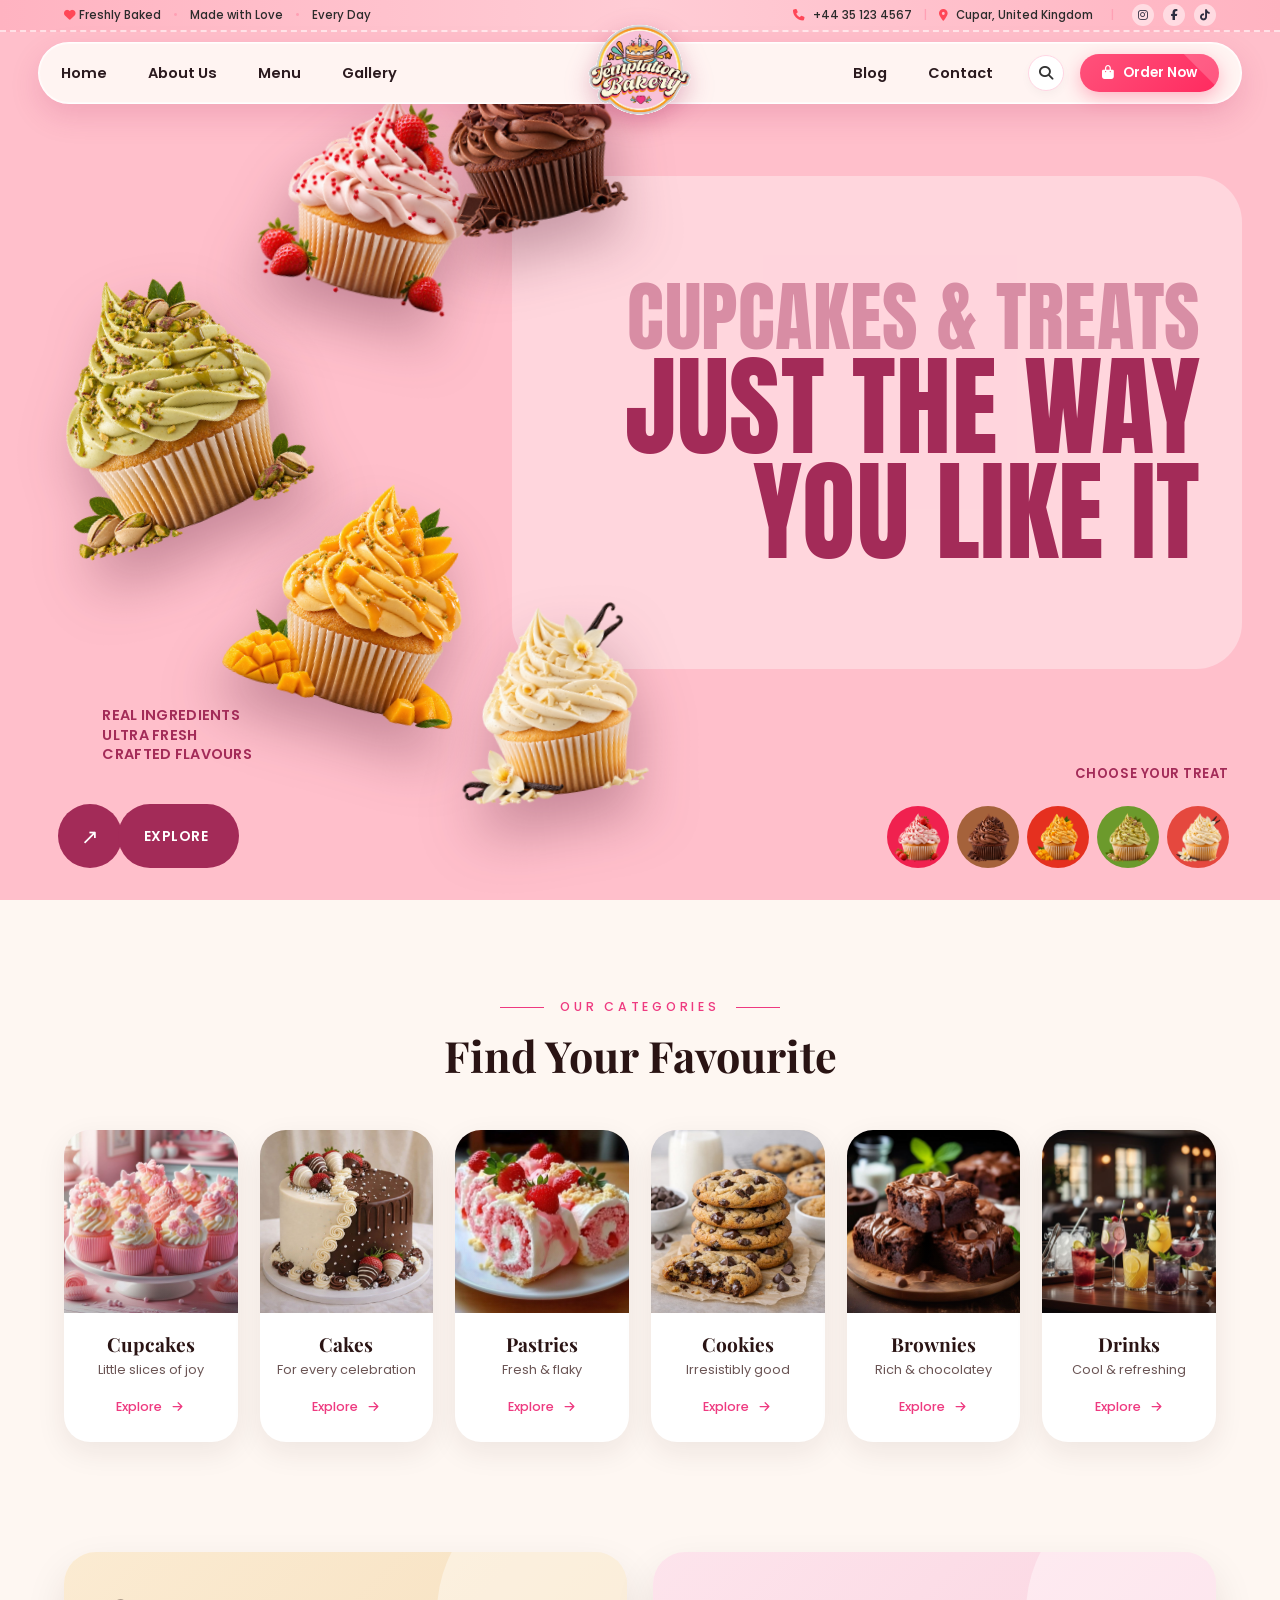
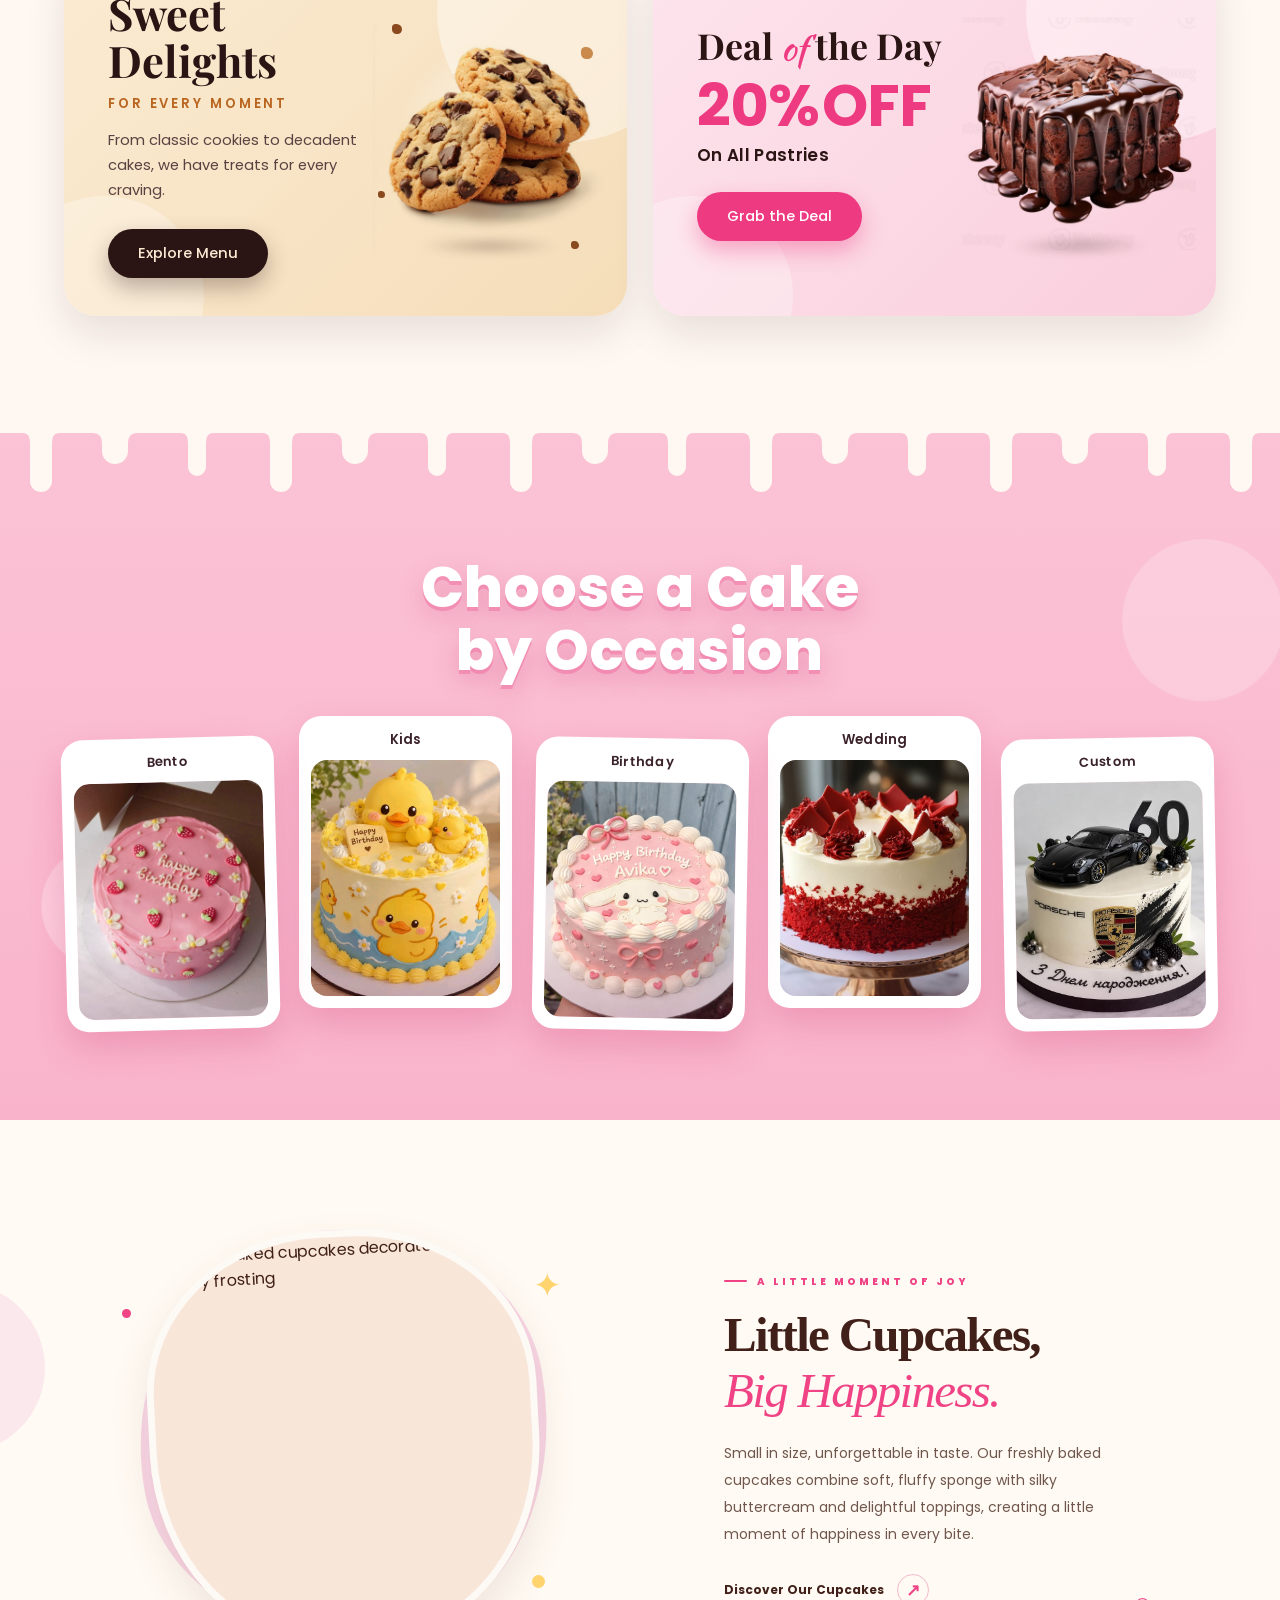
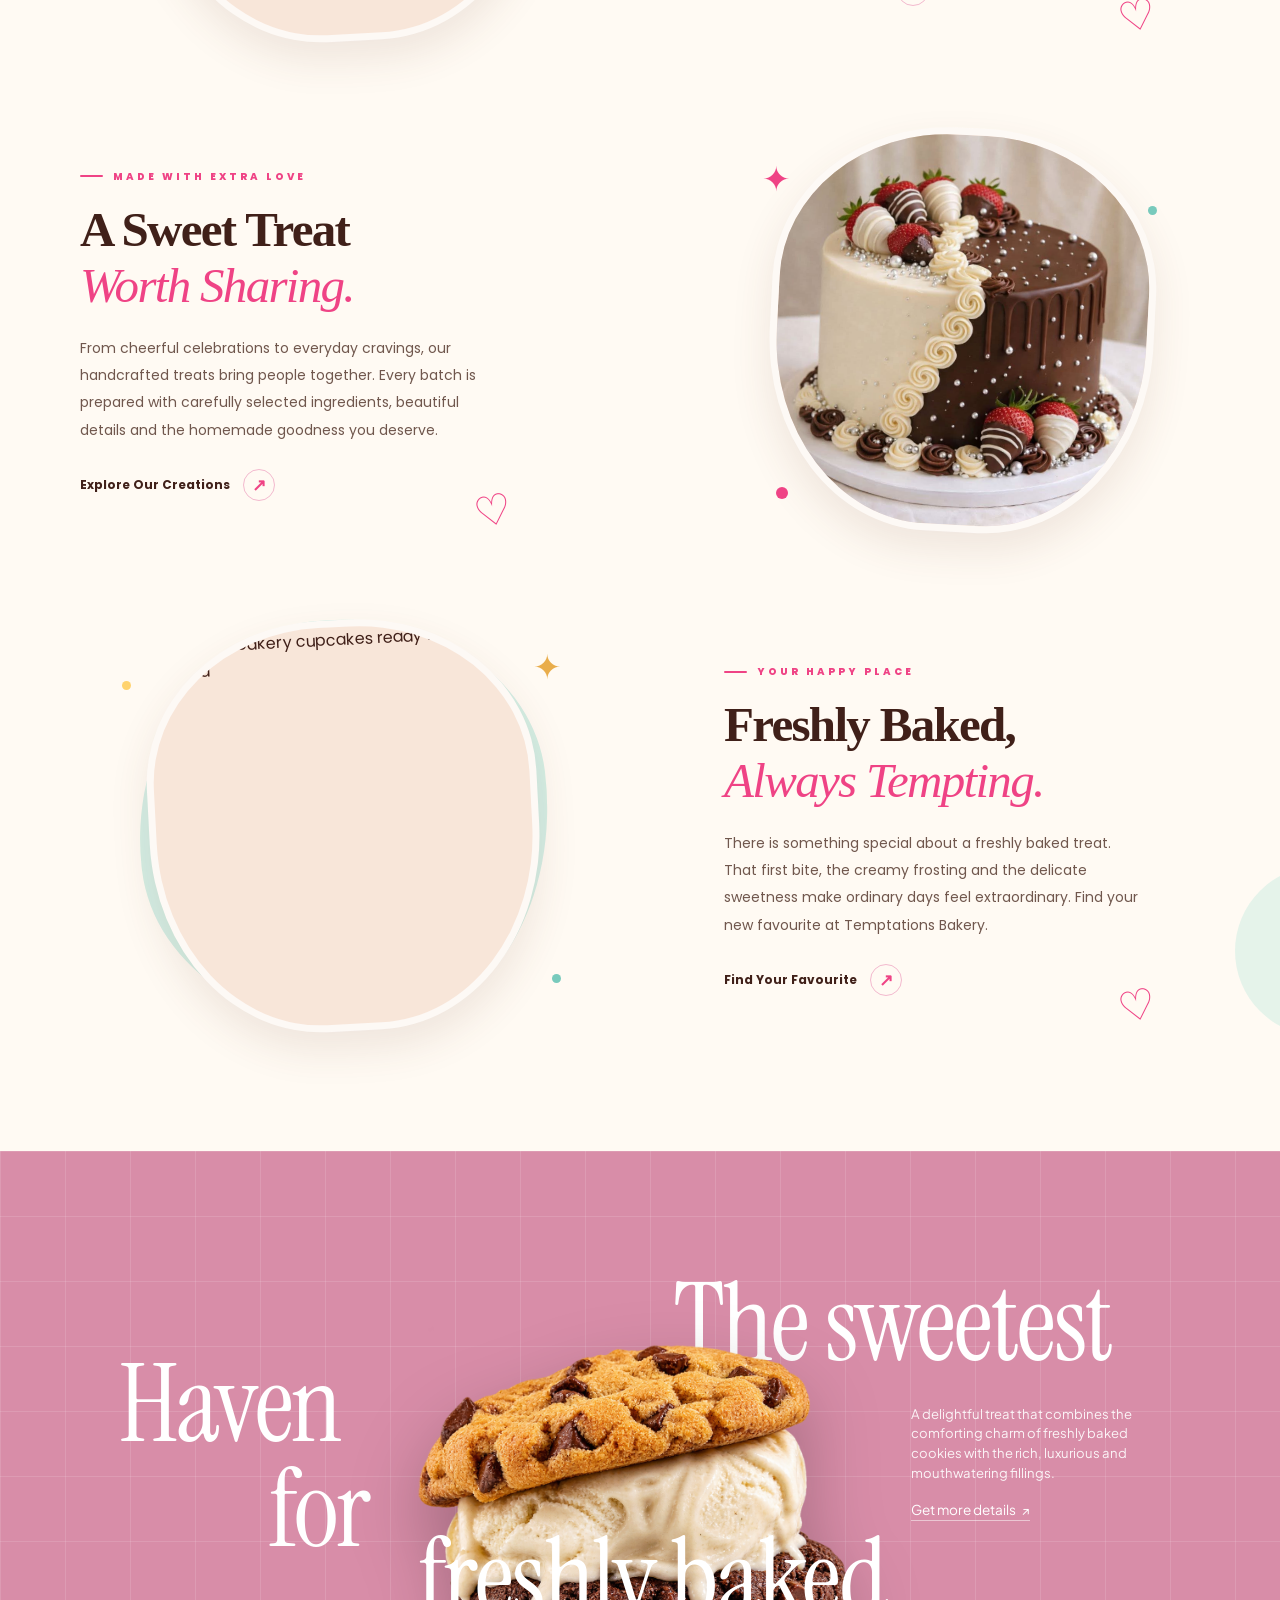
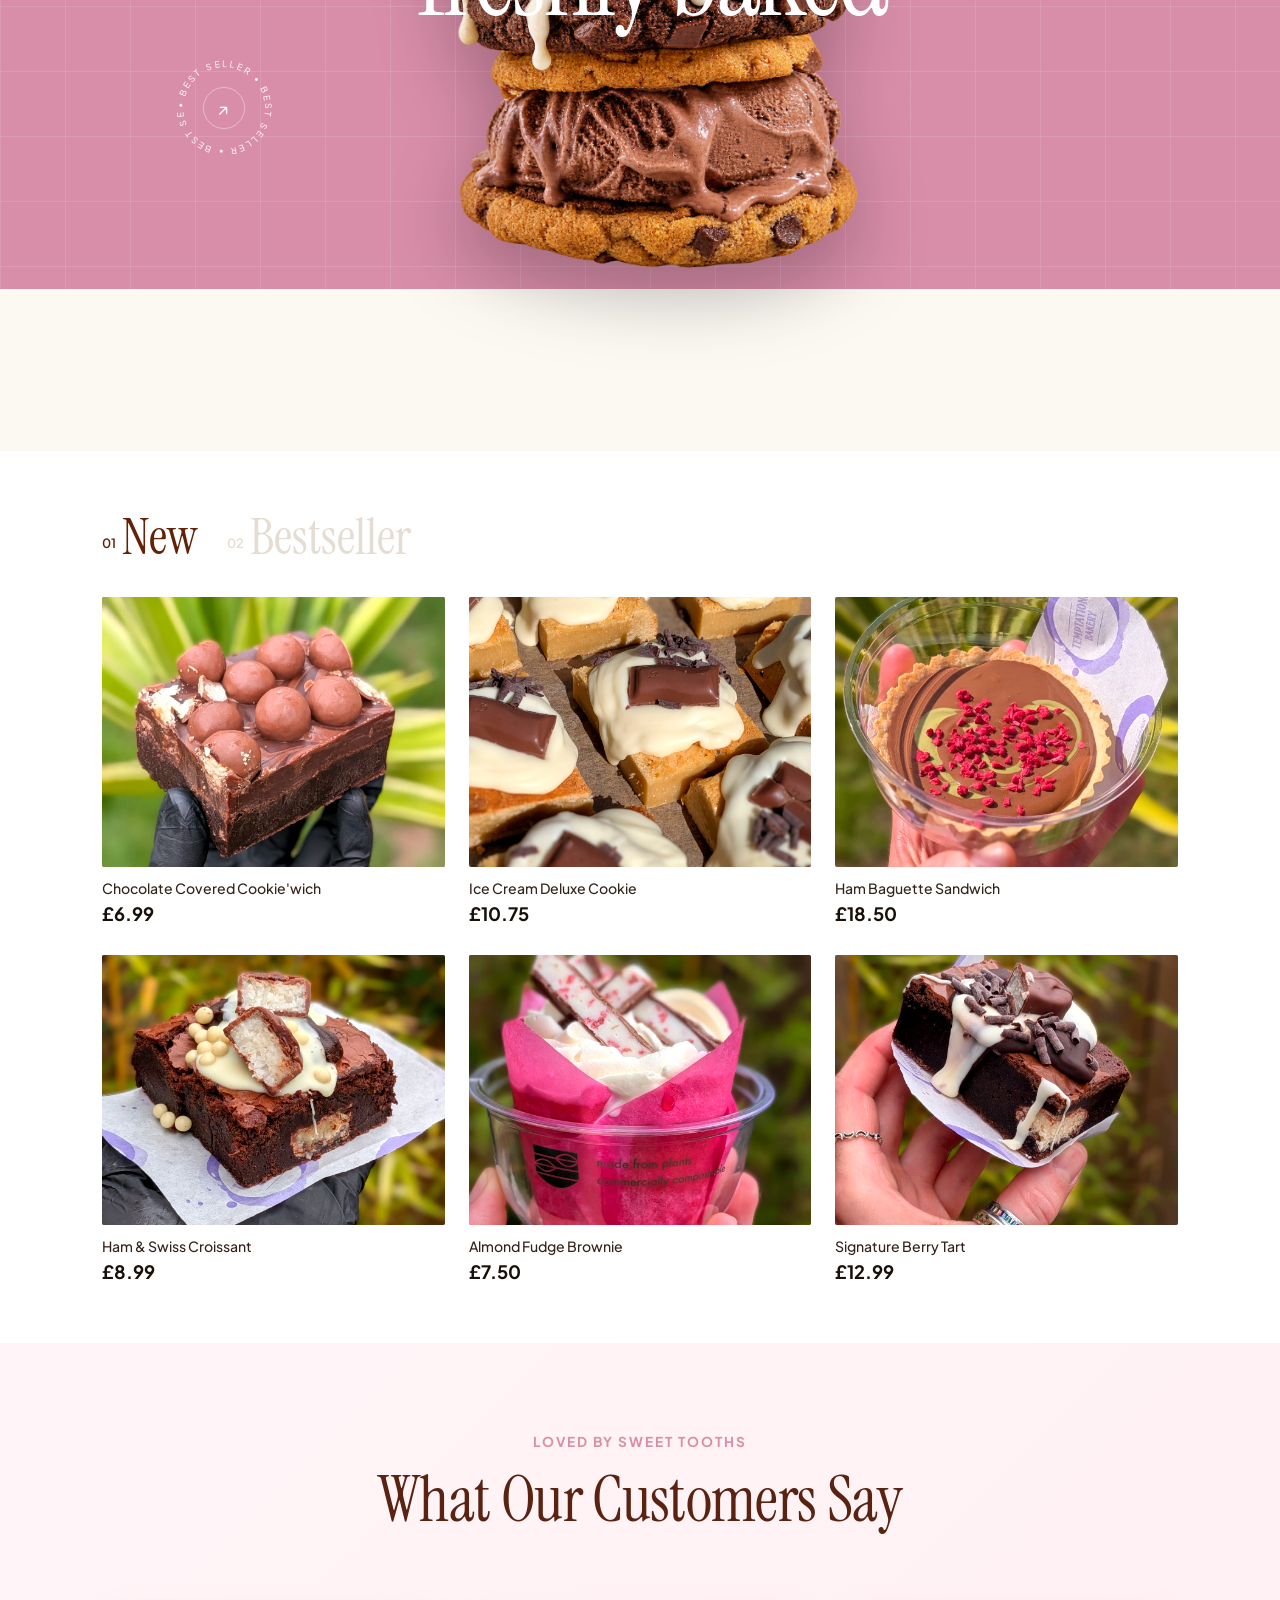
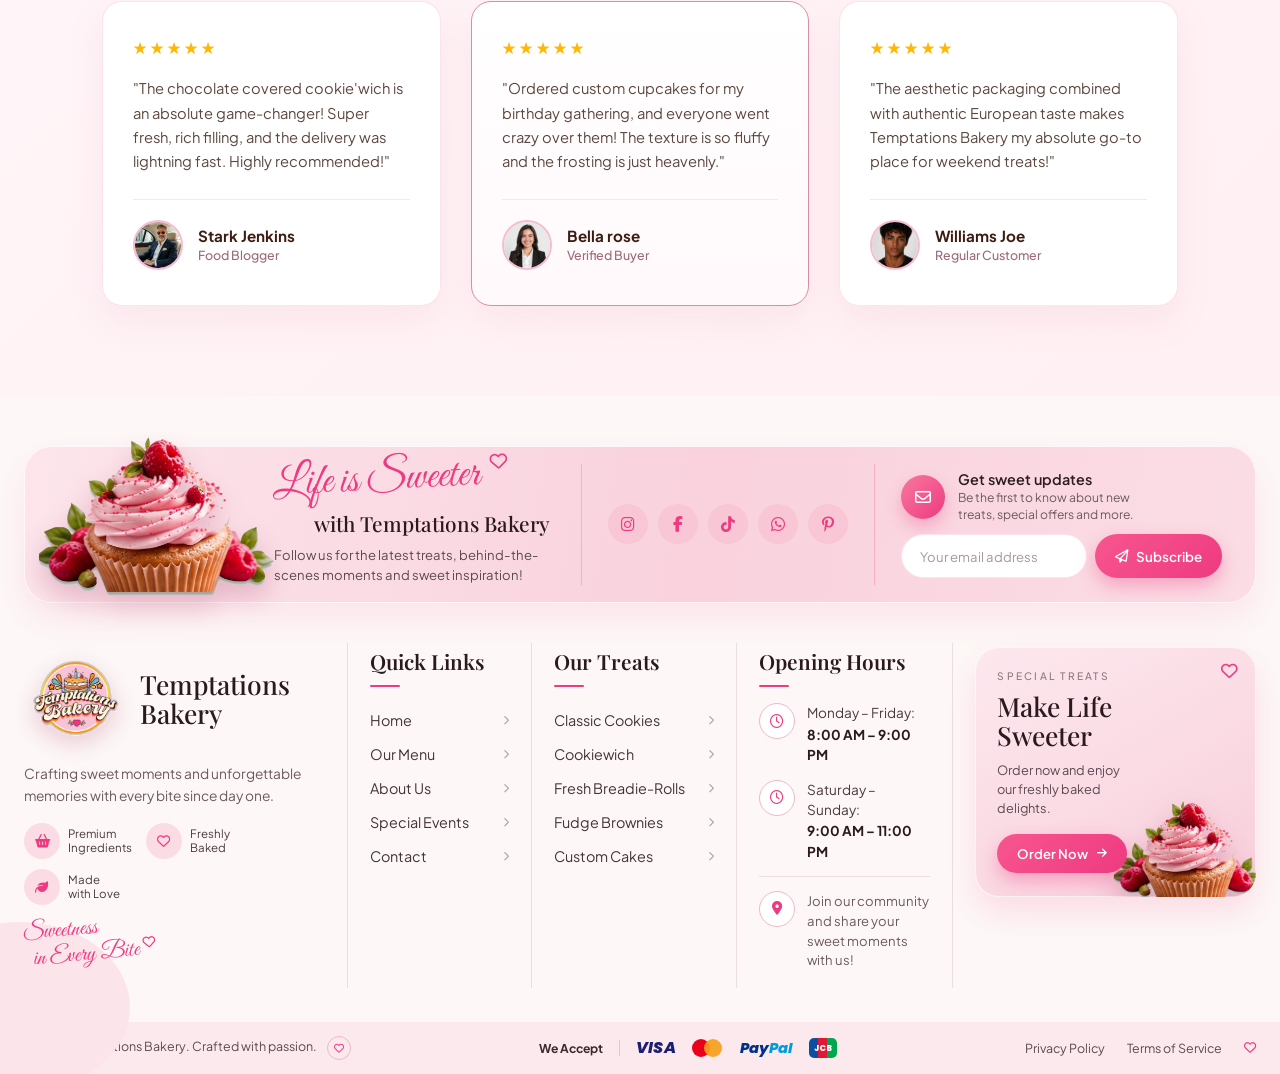
==== commit c9a10f45: "Updated footer section with ultra-premium design" ====
--- a/index.html
+++ b/index.html
@@ -10,10 +10,49 @@
 <link rel="stylesheet" href="https://cdnjs.cloudflare.com/ajax/libs/font-awesome/6.4.0/css/all.min.css">
 <link rel="preconnect" href="https://fonts.googleapis.com">
 <link rel="preconnect" href="https://fonts.gstatic.com" crossorigin>
-<link href="https://fonts.googleapis.com/css2?family=Anton&family=Caveat:wght@600;700&family=Fredoka:wght@500;600;700&family=Instrument+Serif:ital@0;1&family=Kaushan+Script&family=Playfair+Display:wght@600;700;800&family=Plus+Jakarta+Sans:wght@400;500;600;700&family=Poppins:wght@400;500;600;700&display=swap" rel="stylesheet">
-<link rel="stylesheet" href="style.css?v=22">
+<link href="https://fonts.googleapis.com/css2?family=Anton&family=Caveat:wght@600;700&family=Fredoka:wght@500;600;700&family=Great+Vibes&family=Instrument+Serif:ital@0;1&family=Kaushan+Script&family=Playfair+Display:wght@500;600;700;800&family=Plus+Jakarta+Sans:wght@300;400;500;600;700&family=Poppins:wght@400;500;600;700&display=swap" rel="stylesheet">
+<link rel="stylesheet" href="style.css?v=27">
+<noscript><style>.pl{display:none !important}body.pl-lock{overflow:auto !important}</style></noscript>
+<link rel="preload" as="image" href="assets/images/LOGO.jpg">
+<link rel="preload" as="image" href="assets/images/strawberry.png">
+<link rel="preload" as="image" href="assets/images/chocolate.png">
+<link rel="preload" as="image" href="assets/images/mango.png">
+<link rel="preload" as="image" href="assets/images/pista.png">
+<link rel="preload" as="image" href="assets/images/vanilla.png">
+<link rel="preload" as="image" href="assets/images/s1.jpg">
+<link rel="preload" as="image" href="assets/images/c1.jpg">
+<link rel="preload" as="image" href="assets/images/m1.jpg">
+<link rel="preload" as="image" href="assets/images/p1.jpg">
+<link rel="preload" as="image" href="assets/images/v1.jpg">
 </head>
-<body>
+<body class="pl-lock">
+
+<!-- ============ PRELOADER ============ -->
+<div class="pl" id="preloader" aria-hidden="true">
+  <div class="pl-stage">
+    <div class="pl-ring"></div>
+    <div class="pl-circle" id="plCircle">
+      <img class="pl-logo" id="plLogo" src="assets/images/LOGO.jpg" alt="">
+      <img class="pl-img" id="plImg" alt="">
+      <span class="pl-emo" id="plEmo"></span>
+    </div>
+  </div>
+  <p class="pl-name" id="plName"></p>
+</div>
+
+<!-- background hatane wale SVG filters (logo + footer images ke liye) -->
+<svg width="0" height="0" style="position:absolute" aria-hidden="true" focusable="false">
+  <filter id="logoKo" x="0" y="0" width="100%" height="100%" color-interpolation-filters="sRGB">
+    <feColorMatrix in="SourceGraphic" type="matrix"
+      values="1 0 0 0 0  0 1 0 0 0  0 0 1 0 0  -9.52 -9.52 -9.52 0 28.13" result="k"/>
+    <feComposite in="k" in2="SourceAlpha" operator="in"/>
+  </filter>
+  <filter id="ftKoPink" x="0" y="0" width="100%" height="100%" color-interpolation-filters="sRGB">
+    <feColorMatrix in="SourceGraphic" type="matrix"
+      values="1 0 0 0 0  0 1 0 0 0  0 0 1 0 0  -4 -4 0 0 7.2" result="k"/>
+    <feComposite in="k" in2="SourceAlpha" operator="in"/>
+  </filter>
+</svg>
 
 <!-- ============ HERO (header isi ke andar hai) ============ -->
 <section class="ts" id="home" data-mode="intro">
@@ -330,27 +369,22 @@
   </div>
 </section>
 
-<!-- CUSTOMER REVIEWS SECTION START -->
+<!-- ============ CUSTOMER REVIEWS ============ -->
 <section class="review-sec-wrapper">
   <div class="review-sec-container">
-    
-    <!-- Section Header -->
+
     <div class="review-sec-header">
       <span class="review-sec-subtitle">Loved by Sweet Tooths</span>
       <h2 class="review-sec-title">What Our Customers Say</h2>
     </div>
 
-    <!-- Reviews Grid -->
     <div class="review-sec-grid">
-      
-      <!-- Review Card 1 -->
+
       <div class="review-sec-card">
         <div class="review-sec-stars">★★★★★</div>
-        <p class="review-sec-text">
-          "The chocolate covered cookie'wich is an absolute game-changer! Super fresh, rich filling, and the delivery was lightning fast. Highly recommended!"
-        </p>
+        <p class="review-sec-text">"The chocolate covered cookie'wich is an absolute game-changer! Super fresh, rich filling, and the delivery was lightning fast. Highly recommended!"</p>
         <div class="review-sec-profile">
-          <img src="assets/images/1.jpg" alt="Sarah J." class="review-sec-avatar">
+          <img src="assets/images/1.jpg" alt="Stark Jenkins" class="review-sec-avatar">
           <div class="review-sec-info">
             <h4 class="review-sec-name">Stark Jenkins</h4>
             <span class="review-sec-role">Food Blogger</span>
@@ -358,14 +392,11 @@
         </div>
       </div>
 
-      <!-- Review Card 2 -->
       <div class="review-sec-card review-sec-card-featured">
         <div class="review-sec-stars">★★★★★</div>
-        <p class="review-sec-text">
-          "Ordered custom cupcakes for my birthday gathering, and everyone went crazy over them! The texture is so fluffy and the frosting is just heavenly."
-        </p>
+        <p class="review-sec-text">"Ordered custom cupcakes for my birthday gathering, and everyone went crazy over them! The texture is so fluffy and the frosting is just heavenly."</p>
         <div class="review-sec-profile">
-          <img src="assets/images/2.jpg" alt="Ayan K." class="review-sec-avatar">
+          <img src="assets/images/2.jpg" alt="Bella rose" class="review-sec-avatar">
           <div class="review-sec-info">
             <h4 class="review-sec-name">Bella rose</h4>
             <span class="review-sec-role">Verified Buyer</span>
@@ -373,14 +404,11 @@
         </div>
       </div>
 
-      <!-- Review Card 3 -->
       <div class="review-sec-card">
         <div class="review-sec-stars">★★★★★</div>
-        <p class="review-sec-text">
-          "The aesthetic packaging combined with authentic European taste makes Temptations Bakery my absolute go-to place for weekend treats!"
-        </p>
+        <p class="review-sec-text">"The aesthetic packaging combined with authentic European taste makes Temptations Bakery my absolute go-to place for weekend treats!"</p>
         <div class="review-sec-profile">
-          <img src="assets/images/3.jpg" alt="Ayesha M." class="review-sec-avatar">
+          <img src="assets/images/3.jpg" alt="Williams Joe" class="review-sec-avatar">
           <div class="review-sec-info">
             <h4 class="review-sec-name">Williams Joe</h4>
             <span class="review-sec-role">Regular Customer</span>
@@ -389,118 +417,137 @@
       </div>
 
     </div>
-
-  </div>
-</section>
-<!-- CUSTOMER REVIEWS SECTION END -->
-
-<!-- ============ ULTRA PREMIUM MAIN FOOTER ============ -->
-<footer class="temp-adv-footer-section">
-  <!-- Decorative Background Giant Watermark -->
-  <div class="temp-adv-footer-watermark" aria-hidden="true">TEMPTATIONS</div>
-
-  <div class="temp-adv-footer-container">
-
-    <!-- Top Row: Brand & Glassmorphic Newsletter -->
-    <div class="temp-adv-footer-top">
-      <div class="temp-adv-footer-brand-box">
-        <div class="temp-adv-logo-ring">
-          <img src="assets/images/LOGO.jpg" alt="Temptations Bakery Logo" class="temp-adv-footer-logo">
-        </div>
-        <div>
-          <h3 class="temp-adv-brand-name">Temptations Bakery</h3>
-          <p class="temp-adv-footer-tagline">Crafting sweet moments and unforgettable memories with every bite since day one.</p>
-        </div>
-      </div>
-
-      <div class="temp-adv-footer-newsletter">
-        <h4 class="temp-adv-footer-newsletter-title">Stay updated with our sweet treats</h4>
-        <form class="temp-adv-footer-form" onsubmit="event.preventDefault();">
-          <input type="email" placeholder="Enter your email address" class="temp-adv-footer-input" required>
-          <button type="submit" class="temp-adv-footer-btn">
-            <span>Subscribe</span>
-            <svg width="16" height="16" viewBox="0 0 24 24" fill="none" stroke="currentColor" stroke-width="2.5"><line x1="5" y1="12" x2="19" y2="12"></line><polyline points="12 5 19 12 12 19"></polyline></svg>
-          </button>
+  </div>
+</section>
+
+<!-- ============ FOOTER ============ -->
+<footer class="ft" id="contact">
+
+  <!-- ---- pink banner ---- -->
+  <div class="ft-wrap">
+    <div class="ft-banner ft-rv">
+
+      <img class="ft-cup" data-clean="white" data-base="footer-cupcake" alt="Raspberry cupcake">
+
+      <div class="ft-b-text">
+        <h3 class="ft-script">Life is Sweeter <i class="fa-regular fa-heart"></i></h3>
+        <p class="ft-b-title">with Temptations Bakery</p>
+        <p class="ft-b-sub">Follow us for the latest treats, behind-the-scenes moments and sweet inspiration!</p>
+      </div>
+
+      <div class="ft-b-social">
+        <a href="#" aria-label="Instagram"><i class="fa-brands fa-instagram"></i></a>
+        <a href="#" aria-label="Facebook"><i class="fa-brands fa-facebook-f"></i></a>
+        <a href="#" aria-label="TikTok"><i class="fa-brands fa-tiktok"></i></a>
+        <a href="https://wa.me/923001234567" target="_blank" rel="noopener" aria-label="WhatsApp"><i class="fa-brands fa-whatsapp"></i></a>
+        <a href="#" aria-label="Pinterest"><i class="fa-brands fa-pinterest-p"></i></a>
+      </div>
+
+      <div class="ft-b-news">
+        <div class="ft-news-head">
+          <span class="ft-mail"><i class="fa-regular fa-envelope"></i></span>
+          <div>
+            <b>Get sweet updates</b>
+            <small>Be the first to know about new treats, special offers and more.</small>
+          </div>
+        </div>
+        <form class="ft-form" id="ftForm">
+          <input type="email" placeholder="Your email address" aria-label="Your email address" required>
+          <button type="submit"><i class="fa-regular fa-paper-plane"></i><span>Subscribe</span></button>
         </form>
       </div>
-    </div>
-
-    <div class="temp-adv-footer-divider"></div>
-
-    <!-- Navigation & Info Grid -->
-    <div class="temp-adv-footer-grid">
-      <div class="temp-adv-footer-col">
-        <h5 class="temp-adv-footer-heading">Quick Links</h5>
-        <ul class="temp-adv-footer-links">
-          <li><a href="#home">Home</a></li>
-          <li><a href="#menu">Our Menu</a></li>
-          <li><a href="#about">About Us</a></li>
-          <li><a href="#occasions">Special Events</a></li>
-          <li><a href="#contact">Contact</a></li>
+
+      <img class="ft-straw" data-clean="pink" data-base="footer-strawberry" alt="">
+    </div>
+  </div>
+
+  <!-- ---- main columns ---- -->
+  <div class="ft-main">
+    <div class="ft-wrap ft-grid">
+
+      <div class="ft-col ft-brand ft-rv">
+        <div class="ft-brand-top">
+          <img class="ft-logo" src="assets/images/LOGO.jpg" alt="Temptations Bakery Logo">
+          <h3>Temptations<br>Bakery</h3>
+        </div>
+        <p>Crafting sweet moments and unforgettable memories with every bite since day one.</p>
+        <div class="ft-feats">
+          <div class="ft-feat"><i class="fa-solid fa-basket-shopping"></i><span>Premium<br>Ingredients</span></div>
+          <div class="ft-feat"><i class="fa-regular fa-heart"></i><span>Freshly<br>Baked</span></div>
+          <div class="ft-feat"><i class="fa-solid fa-leaf"></i><span>Made<br>with Love</span></div>
+        </div>
+        <div class="ft-sweet">Sweetness<br>&nbsp;&nbsp;in Every Bite <i class="fa-regular fa-heart"></i></div>
+      </div>
+
+      <div class="ft-col ft-rv">
+        <h4>Quick Links</h4>
+        <ul class="ft-links">
+          <li><a href="#home">Home <i class="fa-solid fa-chevron-right"></i></a></li>
+          <li><a href="#menu">Our Menu <i class="fa-solid fa-chevron-right"></i></a></li>
+          <li><a href="#about">About Us <i class="fa-solid fa-chevron-right"></i></a></li>
+          <li><a href="#occasions">Special Events <i class="fa-solid fa-chevron-right"></i></a></li>
+          <li><a href="#contact">Contact <i class="fa-solid fa-chevron-right"></i></a></li>
         </ul>
       </div>
 
-      <div class="temp-adv-footer-col">
-        <h5 class="temp-adv-footer-heading">Delights</h5>
-        <ul class="temp-adv-footer-links">
-          <li><a href="#menu">Classic Cookies</a></li>
-          <li><a href="#menu">Cookie'wich</a></li>
-          <li><a href="#menu">Fresh Breadie-Rolls</a></li>
-          <li><a href="#menu">Fudge Brownies</a></li>
-          <li><a href="#occasions">Custom Cakes</a></li>
+      <div class="ft-col ft-rv">
+        <h4>Our Treats</h4>
+        <ul class="ft-links">
+          <li><a href="#menu">Classic Cookies <i class="fa-solid fa-chevron-right"></i></a></li>
+          <li><a href="#menu">Cookiewich <i class="fa-solid fa-chevron-right"></i></a></li>
+          <li><a href="#menu">Fresh Breadie-Rolls <i class="fa-solid fa-chevron-right"></i></a></li>
+          <li><a href="#menu">Fudge Brownies <i class="fa-solid fa-chevron-right"></i></a></li>
+          <li><a href="#occasions">Custom Cakes <i class="fa-solid fa-chevron-right"></i></a></li>
         </ul>
       </div>
 
-      <div class="temp-adv-footer-col">
-        <h5 class="temp-adv-footer-heading">Opening Hours</h5>
-        <div class="temp-adv-hours-card">
-          <p class="temp-adv-footer-text">Monday – Friday:<br><strong>8:00 AM – 9:00 PM</strong></p>
-          <p class="temp-adv-footer-text">Saturday – Sunday:<br><strong>9:00 AM – 11:00 PM</strong></p>
-        </div>
-      </div>
-
-      <div class="temp-adv-footer-col">
-        <h5 class="temp-adv-footer-heading">Follow Us</h5>
-        <p class="temp-adv-footer-text">Join our community and share your sweet moments with us!</p>
-        <div class="temp-adv-social-icons">
-          <a href="#" class="temp-adv-social-icon temp-instagram" aria-label="Instagram">
-            <svg viewBox="0 0 24 24" width="18" height="18" stroke="currentColor" stroke-width="2" fill="none"><rect x="2" y="2" width="20" height="20" rx="5" ry="5"></rect><path d="M16 11.37A4 4 0 1 1 12.63 8 4 4 0 0 1 16 11.37z"></path><line x1="17.5" y1="6.5" x2="17.51" y2="6.5"></line></svg>
-          </a>
-          <a href="#" class="temp-adv-social-icon temp-facebook" aria-label="Facebook">
-            <svg viewBox="0 0 24 24" width="18" height="18" stroke="currentColor" stroke-width="2" fill="none"><path d="M18 2h-3a5 5 0 0 0-5 5v3H7v4h3v8h4v-8h3l1-4h-4V7a1 1 0 0 1 1-1h3z"></path></svg>
-          </a>
-          <a href="#" class="temp-adv-social-icon temp-tiktok" aria-label="TikTok">
-            <svg viewBox="0 0 24 24" width="18" height="18" stroke="currentColor" stroke-width="2" fill="none"><path d="M9 12a4 4 0 1 0 4 4V4a5 5 0 0 0 5 5"></path></svg>
-          </a>
-          <a href="https://wa.me/923001234567" target="_blank" rel="noopener" class="temp-adv-social-icon temp-whatsapp" aria-label="WhatsApp">
-            <svg viewBox="0 0 24 24" width="18" height="18" stroke="currentColor" stroke-width="2" fill="none"><path d="M21 11.5a8.38 8.38 0 0 1-.9 3.8 8.5 8.5 0 0 1-7.6 4.7 8.38 8.38 0 0 1-3.8-.9L3 21l1.9-5.7a8.38 8.38 0 0 1-.9-3.8 8.5 8.5 0 0 1 4.7-7.6 8.38 8.38 0 0 1 3.8-.9h.5a8.48 8.48 0 0 1 8 8v.5z"></path></svg>
-          </a>
-        </div>
-      </div>
-    </div>
-
-    <div class="temp-adv-footer-divider"></div>
-
-    <!-- Bottom Copyright & Legal Links -->
-    <div class="temp-adv-footer-bottom">
-      <p class="temp-adv-copyright">© 2026 Temptations Bakery. Crafted with passion.</p>
-      <div class="temp-adv-legal-links">
+      <div class="ft-col ft-rv">
+        <h4>Opening Hours</h4>
+        <div class="ft-hr"><span class="ft-ic"><i class="fa-regular fa-clock"></i></span><p>Monday – Friday:<br><b>8:00 AM – 9:00 PM</b></p></div>
+        <div class="ft-hr"><span class="ft-ic"><i class="fa-regular fa-clock"></i></span><p>Saturday – Sunday:<br><b>9:00 AM – 11:00 PM</b></p></div>
+        <hr class="ft-hl">
+        <div class="ft-hr"><span class="ft-ic"><i class="fa-solid fa-location-dot"></i></span><p class="ft-muted">Join our community and share your sweet moments with us!</p></div>
+      </div>
+
+      <div class="ft-col ft-col-card ft-rv">
+        <div class="ft-card">
+          <small>SPECIAL TREATS</small>
+          <i class="fa-regular fa-heart ft-card-heart"></i>
+          <div class="ft-card-text">
+            <h4>Make Life<br>Sweeter</h4>
+            <p>Order now and enjoy our freshly baked delights.</p>
+            <a href="https://wa.me/923001234567" target="_blank" rel="noopener" class="ft-order">Order Now <i class="fa-solid fa-arrow-right"></i></a>
+          </div>
+          <img class="ft-cake" data-clean="white" data-base="footer-cake|footer-cupcake" alt="">
+        </div>
+      </div>
+
+    </div>
+  </div>
+
+  <!-- ---- bottom bar ---- -->
+  <div class="ft-bar">
+    <div class="ft-wrap ft-bar-in">
+      <p class="ft-copy">© 2026 Temptations Bakery. Crafted with passion. <i class="fa-regular fa-heart"></i></p>
+
+      <div class="ft-pay">
+        <span>We Accept</span>
+        <span class="ft-sep"></span>
+        <span class="pay-visa">VISA</span>
+        <span class="pay-mc"><i></i><i></i></span>
+        <span class="pay-pp">Pay<em>Pal</em></span>
+        <span class="pay-jcb">JCB</span>
+      </div>
+
+      <div class="ft-legal">
         <a href="#">Privacy Policy</a>
-        <span class="temp-adv-dot">•</span>
         <a href="#">Terms of Service</a>
-      </div>
-    </div>
-
+        <i class="fa-regular fa-heart ft-legal-heart"></i>
+      </div>
+    </div>
   </div>
 </footer>
 
-<script src="script.js?v=22"></script>
+<script src="script.js?v=27"></script>
 </body>
-<svg width="0" height="0" style="position:absolute" aria-hidden="true" focusable="false">
-  <filter id="logoKo" x="0" y="0" width="100%" height="100%" color-interpolation-filters="sRGB">
-    <feColorMatrix in="SourceGraphic" type="matrix"
-      values="1 0 0 0 0  0 1 0 0 0  0 0 1 0 0  -9.52 -9.52 -9.52 0 28.13" result="k"/>
-    <feComposite in="k" in2="SourceAlpha" operator="in"/>
-  </filter>
-</svg>
 </html>
--- a/style.css
+++ b/style.css
@@ -3,40 +3,45 @@
 html{scroll-behavior:smooth}
 body{font-family:'Poppins',sans-serif;background:#fffcf5;overflow-x:hidden}
 
-/* ================= TOP BAR ================= */
-.top-bar{background:linear-gradient(90deg,#ffb3c1 0%,#ffccd5 50%,#ffb3c1 100%);color:#333;font-size:12px;padding:9px 5%;display:flex;justify-content:space-between;align-items:center;font-weight:500;border-bottom:2px dashed rgba(255,255,255,.6)}
+/* ================= TOP BAR (chhoti height) ================= */
+.top-bar{background:linear-gradient(90deg,#ffb3c1 0%,#ffccd5 50%,#ffb3c1 100%);color:#333;font-size:11.5px;padding:4px 5%;display:flex;justify-content:space-between;align-items:center;font-weight:500;border-bottom:2px dashed rgba(255,255,255,.6)}
 .top-bar-left{display:flex;align-items:center;gap:12px;color:#2b2b2b}
 .top-bar-left .heart{color:#ff4757;animation:heartBeat 1.5s infinite}
 @keyframes heartBeat{0%,100%{transform:scale(1)}50%{transform:scale(1.2)}}
-.top-bar-right{display:flex;align-items:center;gap:20px}
-.contact-info{display:flex;align-items:center;gap:15px;color:#2b2b2b}
+.top-bar-right{display:flex;align-items:center;gap:18px}
+.contact-info{display:flex;align-items:center;gap:12px;color:#2b2b2b}
 .contact-info i{color:#ff4757;margin-right:5px}
 .divider{color:#ffa0b4}
-.social-icons{display:flex;gap:12px}
-.social-icons a{color:#2f2e41;text-decoration:none;font-size:13px;width:26px;height:26px;background:rgba(255,255,255,.5);border-radius:50%;display:flex;align-items:center;justify-content:center;transition:all .3s ease}
+.social-icons{display:flex;gap:9px}
+.social-icons a{color:#2f2e41;text-decoration:none;font-size:11px;width:22px;height:22px;background:rgba(255,255,255,.5);border-radius:50%;display:flex;align-items:center;justify-content:center;transition:all .3s ease}
 .social-icons a:hover{color:#fff;background-color:#ff4757;transform:translateY(-2px)}
 
-/* ================= NAVBAR ================= */
-.navbar{background-color:#fffcf5;padding:18px 5%;display:flex;align-items:center;justify-content:space-between;position:relative;z-index:50;height:95px;box-shadow:0 8px 25px rgba(255,182,193,.15)}
-.nav-links{display:flex;list-style:none;align-items:center;gap:36px}
-.nav-links.left{margin-right:130px}
-.nav-right-group{display:flex;align-items:center;gap:32px}
+/* ================= NAVBAR + LOGO ================= */
+.navbar{background-color:#fffcf5;padding:12px 5%;display:flex;align-items:center;justify-content:space-between;position:relative;z-index:50;height:76px;box-shadow:0 8px 25px rgba(255,182,193,.15)}
+.nav-links{display:flex;list-style:none;align-items:center;gap:34px}
+.nav-links.left{margin-right:104px}
+.nav-right-group{display:flex;align-items:center;gap:28px}
 .nav-links.right{margin:0}
-.nav-links a{text-decoration:none;color:#333;font-weight:600;font-size:15px;position:relative;display:inline-flex;align-items:center;gap:4px;padding:5px 0;transition:color .3s ease}
+.nav-links a{text-decoration:none;color:#333;font-weight:600;font-size:14.5px;position:relative;display:inline-flex;align-items:center;gap:4px;padding:4px 0;transition:color .3s ease}
 .hover-badge{font-size:12px;opacity:0;transform:translateY(8px) scale(.5);transition:all .3s cubic-bezier(.175,.885,.32,1.275)}
 .nav-links a:hover .hover-badge{opacity:1;transform:translateY(-2px) scale(1)}
 .nav-links a::after{content:'';position:absolute;bottom:0;left:50%;width:0;height:3px;background:linear-gradient(90deg,#ff4757,#ff6b81);border-radius:4px;transition:all .3s ease;transform:translateX(-50%)}
 .nav-links a:hover{color:#ff4757}
 .nav-links a:hover::after{width:100%}
 
-.logo-container{position:absolute;left:50%;top:-28px;transform:translateX(-50%);z-index:10;transition:transform .3s ease}
+.logo-container{position:absolute;left:50%;top:-34px;transform:translateX(-50%);z-index:10;transition:transform .3s ease}
 .logo-container:hover{transform:translateX(-50%) scale(1.05) rotate(2deg)}
-.clean-logo{width:135px;height:135px;border-radius:50%;object-fit:cover;display:block;background-color:#fff;border:4px solid #fff;box-shadow:0 8px 25px rgba(255,105,135,.25)}
-
-.nav-actions{display:flex;align-items:center;gap:20px}
-.search-btn{background:#fff;border:1.5px solid #ffe3ec;width:42px;height:42px;border-radius:50%;font-size:16px;color:#333;cursor:pointer;display:flex;align-items:center;justify-content:center;transition:all .3s ease;box-shadow:0 4px 10px rgba(0,0,0,.03)}
+.clean-logo{
+  width:124px;height:124px;display:block;object-fit:contain;
+  border:0;border-radius:0;background:transparent;box-shadow:none;
+  /* transparent PNG logo ho to "url(#logoKo)" hata dena */
+  filter:url(#logoKo) drop-shadow(0 8px 12px rgba(160,20,80,.28));
+}
+
+.nav-actions{display:flex;align-items:center;gap:16px}
+.search-btn{background:#fff;border:1.5px solid #ffe3ec;width:36px;height:36px;border-radius:50%;font-size:14px;color:#333;cursor:pointer;display:flex;align-items:center;justify-content:center;transition:all .3s ease;box-shadow:0 4px 10px rgba(0,0,0,.03)}
 .search-btn:hover{color:#fff;background-color:#ff4757;border-color:#ff4757;transform:rotate(90deg)}
-.order-now-btn{background:linear-gradient(135deg,#ff527b 0%,#ff2a5f 100%);color:#fff;padding:12px 26px;border-radius:30px;text-decoration:none;font-weight:600;font-size:14px;display:flex;align-items:center;justify-content:center;gap:10px;box-shadow:0 6px 20px rgba(255,42,95,.35);transition:all .3s ease;position:relative;overflow:hidden}
+.order-now-btn{background:linear-gradient(135deg,#ff527b 0%,#ff2a5f 100%);color:#fff;padding:9px 22px;border-radius:30px;text-decoration:none;font-weight:600;font-size:13.5px;display:flex;align-items:center;justify-content:center;gap:9px;box-shadow:0 6px 18px rgba(255,42,95,.32);transition:all .3s ease;position:relative;overflow:hidden}
 .order-now-btn::before{content:'';position:absolute;top:-50%;left:-50%;width:200%;height:200%;background:rgba(255,255,255,.2);transform:rotate(45deg) translateY(-100%);transition:transform .6s ease}
 .order-now-btn:hover::before{transform:rotate(45deg) translateY(100%)}
 .order-now-btn:hover{transform:translateY(-2px);box-shadow:0 8px 25px rgba(255,42,95,.45)}
@@ -44,15 +49,34 @@
 .mobile-menu-toggle{display:none;background:none;border:none;font-size:22px;cursor:pointer;color:#333}
 .mobile-nav{display:none}
 
+/* navbar: cream glass capsule (chhoti height, har colour par same) */
+.ts-head .navbar{
+  margin:10px 3vw 0;height:62px;padding:0 28px;border-radius:60px;
+  background:rgba(255,252,247,.88);
+  -webkit-backdrop-filter:blur(14px) saturate(1.4);backdrop-filter:blur(14px) saturate(1.4);
+  border:1.5px solid rgba(255,255,255,.95);
+  box-shadow:0 12px 30px rgba(160,20,80,.15),inset 0 0 0 1px rgba(255,255,255,.5);
+}
+.ts-head .nav-links a{color:#2b1a1f}
+.ts-head .nav-links a:hover{color:#ff2a5f}
+.ts-head .search-btn{border-color:#ffd6e3}
+
+@media (min-width:1025px) and (max-width:1280px){
+  .ts-head .nav-links{gap:22px}
+  .ts-head .nav-right-group{gap:16px}
+  .ts-head .nav-links.left{margin-right:84px}
+  .ts-head .navbar{padding:0 22px}
+}
 @media (max-width:1024px){
   .nav-links.left,.nav-links.right{display:none}
   .logo-container{position:static;transform:none}
   .logo-container:hover{transform:none}
-  .clean-logo{width:80px;height:80px}
-  .navbar{height:auto;padding:12px 5%}
+  .ts-head .logo-container{margin:0}
+  .clean-logo{width:56px;height:56px}
+  .ts-head .navbar{margin:8px 3vw 0;height:auto;padding:6px 12px;border-radius:40px}
   .mobile-menu-toggle{display:block}
-  .nav-right-group{margin-left:auto;margin-right:14px;gap:10px}
-  .order-now-btn{padding:10px 18px}
+  .nav-right-group{margin-left:auto;margin-right:12px;gap:10px}
+  .order-now-btn{padding:9px 16px}
   .mobile-nav{
     display:flex;flex-direction:column;gap:2px;background:#fffcf5;
     position:absolute;left:0;right:0;top:100%;z-index:70;
@@ -63,19 +87,34 @@
   .mobile-nav a:not(.order-now-btn){padding:13px 14px;text-decoration:none;color:#333;font-weight:600;border-radius:12px;transition:.2s}
   .mobile-nav a:not(.order-now-btn):hover{background:#ffe3ec;color:#ff4757}
   .mobile-nav .order-now-btn{margin-top:10px}
+  .ts-head .mobile-nav{margin:8px 3vw 0;border-radius:24px;background:rgba(255,252,247,.97)}
 }
 @media (max-width:700px){
+  .top-bar{padding:6px 4%;gap:8px;justify-content:space-between;font-size:11px}
+  .top-bar-left{gap:8px;white-space:nowrap;flex-wrap:nowrap;min-width:0}
+  .top-bar-left span{white-space:nowrap}
+  .top-bar-left .divider{display:none}
+  .top-bar-left span:nth-child(5){display:none}
+  .top-bar-left span:nth-child(3){padding-left:10px;border-left:1px solid #ffa0b4}
+  .top-bar-right{gap:8px;flex:none}
   .top-bar-right .contact-info,.top-bar-right>.divider{display:none}
-  .top-bar{justify-content:center}
+  .social-icons{gap:6px}
+  .social-icons a{width:22px;height:22px;font-size:11px;flex:none}
   .nav-right-group .search-btn{display:none}
   .nav-right-group .order-now-btn span{display:none}
-  .nav-right-group .order-now-btn{padding:12px}
+  .nav-right-group .order-now-btn{padding:10px}
+}
+@media (max-width:480px){
+  .top-bar-left span:nth-child(3){display:none}
+  .ts-head .navbar{margin:6px 2.5vw 0;padding:5px 10px}
+  .clean-logo{width:48px;height:48px}
+  .ts-head .nav-right-group .order-now-btn{padding:9px}
 }
 
 /* ================= HERO (header + slider ek hi section) ================= */
 .ts{
   --bg:#FFBFCB;--ink:#A32B58;--d:1;--px:0;--py:0;
-  --vh:calc((100vh - 132px) / 100);
+  --vh:calc((100vh - 104px) / 100);
   position:relative;overflow:hidden;
   height:100vh;height:100svh;min-height:700px;
   display:flex;flex-direction:column;
@@ -86,15 +125,9 @@
 .ts *{box-sizing:border-box}
 .ts button{font-family:inherit}
 .ts-sr{position:absolute;width:1px;height:1px;overflow:hidden;clip:rect(0 0 0 0)}
-
-/* header hero ke andar: navbar transparent, hero ka colour peeche dikhta hai */
 .ts-head{position:relative;z-index:60;flex:none}
-.ts-head .navbar{background:transparent;box-shadow:none}
-
-/* slider area (header ke neeche) */
 .ts-stage{position:relative;flex:1;min-height:0;overflow:hidden;-webkit-user-select:none;user-select:none}
 
-/* round buttons */
 .ts-circle{
   width:64px;height:64px;border-radius:50%;border:0;cursor:pointer;
   display:inline-flex;align-items:center;justify-content:center;text-decoration:none;
@@ -108,7 +141,6 @@
 [data-mode="slider"] .ts-back{opacity:1;pointer-events:auto;transform:none;transition:opacity .6s .5s,transform .6s .5s cubic-bezier(.3,1.6,.5,1),background-color .35s,color .35s}
 [data-mode="slider"] .ts-back:hover{transform:scale(1.12) rotate(-6deg);transition:transform .35s cubic-bezier(.3,1.6,.5,1),background-color .35s,color .35s}
 
-/* CTA pill */
 .ts-cta{display:inline-flex;align-items:center;border:0;background:none;padding:0;cursor:pointer;text-decoration:none}
 .ts-cta .a,.ts-cta .t{height:64px;background:var(--ink);color:#fff;transition:background-color .9s,transform .35s cubic-bezier(.3,1.6,.5,1)}
 .ts-cta .a{width:64px;border-radius:50%;display:grid;place-items:center;font-style:normal;font-size:1.3rem}
@@ -141,7 +173,6 @@
 .ts-explore{position:absolute;left:4.5vw;bottom:calc(var(--vh) * 4);z-index:20}
 .ts-choose{position:absolute;right:4vw;bottom:calc(var(--vh) * 4 + 84px);font-weight:600;font-size:.82rem;letter-spacing:.04em;text-transform:uppercase}
 
-/* tirchhe products (left side, paas paas) */
 .ts-pk{position:absolute;inset:0;pointer-events:none}
 .ts-pi{
   position:absolute;left:var(--l);top:var(--t);width:var(--w);rotate:var(--r);
@@ -158,7 +189,8 @@
   filter:drop-shadow(0 30px 28px rgba(70,10,35,.3));
   animation:tsFloat 5s ease-in-out infinite;animation-delay:var(--dl);
 }
-.ts-emo{font-size:calc(var(--w, 20vw) * .5);position:absolute}
+.ts-emo{font-size:calc(var(--w, 20vw) * .5);position:absolute;display:none}
+.ts-emo.show{display:block}
 @keyframes tsFloat{0%,100%{translate:0 0}50%{translate:0 -14px}}
 .p3{--l:2vw; --t:calc(var(--vh) * 20); --w:min(20vw,calc(var(--vh) * 40)); --r:-22deg;z-index:2}
 .p0{--l:21vw;--t:calc(var(--vh) * -3);--w:min(16vw,calc(var(--vh) * 33)); --r:14deg; z-index:1}
@@ -166,6 +198,10 @@
 .p2{--l:19vw;--t:calc(var(--vh) * 45);--w:min(19vw,calc(var(--vh) * 38)); --r:16deg; z-index:3}
 .p4{--l:35vw;--t:calc(var(--vh) * 62);--w:min(15vw,calc(var(--vh) * 31)); --r:-9deg; z-index:4}
 
+.ts:not(.ready) .ts-pii,
+.ts:not(.ready) .ts-h1 span{animation:none !important;opacity:0}
+.ts.ready .ts-pii{opacity:1}
+
 /* ---------- slides ---------- */
 .ts-slides{position:absolute;inset:0;pointer-events:none}
 .ts-slide{position:absolute;inset:0;visibility:hidden;--mw:min(24vw,calc(var(--vh) * 46))}
@@ -194,7 +230,6 @@
   mask-image:radial-gradient(circle 170px at var(--mx) var(--my),transparent 0,transparent 50%,#000 100%);
 }
 
-/* main product */
 .ts-mainwrap{
   position:absolute;left:50%;top:45%;width:0;height:0;
   transform:translate(calc(var(--px) * -14px),calc(var(--py) * -10px));
@@ -221,7 +256,6 @@
 }
 .ts-main .ts-emo{font-size:calc(var(--mw) * .6);animation:tsFloat 4.6s ease-in-out infinite}
 
-/* floating ingredients */
 .ts-ing{
   position:absolute;
   transform:translate(calc(var(--px) * 26px),calc(var(--py) * 20px));
@@ -229,7 +263,6 @@
 }
 .ts-ing img{display:block;width:100%;height:auto;max-height:calc(var(--vh) * 28);object-fit:contain;animation:tsFloat 5.4s ease-in-out infinite}
 .ts-ing img.ok{filter:drop-shadow(0 18px 14px rgba(40,10,20,.3))}
-/* white background wali image: multiply se slide ke colour mein ghul jati hai */
 .ts-ing.blend,.ts-bgi.blend{mix-blend-mode:multiply}
 .ts-ing.blend img,.ts-bgi.blend img{filter:brightness(1.08) contrast(1.03)}
 .ts-ing.ia{left:30vw;top:calc(var(--vh) * 22);width:11vw}
@@ -269,11 +302,11 @@
   transition:transform .4s cubic-bezier(.3,1.6,.5,1),border-color .4s,box-shadow .4s,background-color .9s;
 }
 .ts-thumb img{position:absolute;inset:6%;width:88%;height:88%;object-fit:contain}
-.ts-thumb span{position:absolute;inset:0;display:grid;place-items:center;font-size:1.5rem}
+.ts-thumb .tm{position:absolute;inset:0;display:none;place-items:center;font-size:1.5rem}
+.ts-thumb .tm.show{display:grid}
 .ts-thumb:hover{transform:scale(1.15)}
 .ts-thumb.on{border-color:#fff;transform:scale(1.22);box-shadow:0 8px 18px rgba(0,0,0,.25)}
 
-/* ---------- hero mobile ---------- */
 @media (max-width:820px){
   .ts{min-height:760px}
   .ts-circle{width:50px;height:50px}
@@ -302,6 +335,65 @@
   .ts-arrows .ts-circle{width:46px;height:46px}
 }
 @media (prefers-reduced-motion:reduce){.ts *,.ts{animation:none !important;transition:none !important}}
+
+/* ================= PRELOADER (logo -> 5 flavours -> circle poori screen) ================= */
+body.pl-lock{overflow:hidden}
+.pl{
+  position:fixed;inset:0;z-index:99999;overflow:hidden;
+  background:radial-gradient(circle at 50% 45%,#B8336A 0,#A32B58 46%,#8E2250 100%);
+  transition:opacity .55s ease;
+  animation:plFail .01s 15s forwards;
+  font-family:'Poppins',sans-serif;
+}
+.pl.pl-gone{opacity:0;pointer-events:none}
+@keyframes plFail{to{opacity:0;visibility:hidden;pointer-events:none}}
+
+.pl-stage{position:absolute;left:50%;top:50%;translate:-50% -50%;display:grid;place-items:center}
+.pl-ring{position:absolute;inset:-26px;border-radius:50%;border:2px dashed rgba(255,255,255,.45);animation:plSpin 14s linear infinite}
+@keyframes plSpin{to{rotate:360deg}}
+
+.pl-circle{
+  position:relative;overflow:hidden;
+  width:min(58vh,76vw);aspect-ratio:1;border-radius:50%;
+  background:#FFE3EC;
+  box-shadow:0 30px 80px rgba(0,0,0,.28),0 0 0 10px rgba(255,255,255,.08);
+  transition:background-color .12s;
+  will-change:transform;
+}
+.pl-circle::before{content:"";position:absolute;inset:0;pointer-events:none;background:radial-gradient(circle at 32% 28%,rgba(255,255,255,.4),transparent 55%)}
+.pl-circle::after{content:"";position:absolute;inset:0;border-radius:50%;pointer-events:none;box-shadow:inset 0 -34px 60px rgba(0,0,0,.1)}
+
+.pl-logo{
+  position:absolute;left:50%;top:50%;width:68%;height:auto;translate:-50% -50%;
+  mix-blend-mode:multiply;
+  animation:plLogoIn .7s cubic-bezier(.2,1.2,.3,1) both;
+}
+@keyframes plLogoIn{from{scale:.6;opacity:0}to{scale:1;opacity:1}}
+
+.pl-img{
+  position:absolute;left:50%;top:50%;width:80%;height:80%;
+  object-fit:contain;translate:-50% -50%;rotate:-11deg;
+  filter:drop-shadow(0 24px 22px rgba(40,10,20,.35));
+  display:none;
+}
+.pl-img.pop{animation:plPop .3s cubic-bezier(.2,1.2,.3,1)}
+@keyframes plPop{from{scale:.6;opacity:.2}to{scale:1;opacity:1}}
+.pl-emo{position:absolute;inset:0;display:none;place-items:center;font-size:min(22vh,36vw)}
+
+.pl-name{
+  position:absolute;left:0;right:0;text-align:center;
+  top:calc(50% + min(29vh,38vw) + 30px);min-height:1.2em;
+  font-family:'Anton',Impact,sans-serif;text-transform:uppercase;
+  font-size:clamp(1.6rem,4vw,2.6rem);letter-spacing:.14em;color:#fff;
+}
+
+.pl-expand .pl-ring,.pl-expand .pl-name,.pl-expand .pl-img,.pl-expand .pl-emo{opacity:0;transition:opacity .3s ease}
+.pl-expand .pl-logo{animation:none;opacity:0}
+.pl-expand .pl-circle::before,.pl-expand .pl-circle::after{opacity:0;transition:opacity .3s ease}
+.pl-circle.fill{
+  transition:transform 1s cubic-bezier(.7,0,.2,1),background-color .5s ease;
+  transform:scale(var(--fill,6));
+}
 
 /* ================= CATEGORIES ================= */
 .cat-sec{position:relative;padding:90px 5%;background:#FEF7F2;font-family:'Poppins',sans-serif}
@@ -486,28 +578,6 @@
   .tb-zigzag-section.tb-zigzag-js .tb-zigzag-row{opacity:1;transform:none}
 }
 
-/* ================= OFFER BANNER (HTML add karoge to ready) ================= */
-.tb-offer-banner-section{background-color:#23bfa3;width:100%;padding:25px 5%;position:relative;overflow:hidden;font-family:'Poppins',sans-serif;color:#fff}
-.tb-offer-container{max-width:1250px;margin:0 auto;display:flex;align-items:center;justify-content:space-between;gap:20px}
-.tb-offer-left-img{display:flex;align-items:center}
-.tb-teal-blend-img{height:110px;width:auto;object-fit:contain;background-color:#23bfa3;mix-blend-mode:multiply}
-.tb-offer-divider{width:1px;height:60px;border-left:2px dashed rgba(255,255,255,.6)}
-.tb-offer-center-content{text-align:center}
-.tb-offer-subhead{font-size:11px;font-weight:700;letter-spacing:2px;color:#ffeff3;display:block;margin-bottom:2px;text-transform:uppercase}
-.tb-offer-heading{font-family:'Fredoka','Playfair Display',serif;font-size:34px;font-weight:700;color:#fff;line-height:1.1;margin:0}
-.tb-offer-subtext{font-size:14px;color:#f7f3eb;margin-top:3px;font-weight:500}
-.tb-offer-line-decor{width:50px;height:2px;background-color:#ffb6c1;margin:6px auto 0;border-radius:2px}
-.tb-offer-shop-btn{background-color:#ff4757;color:#fff;padding:12px 28px;border-radius:30px;text-decoration:none;font-weight:700;font-size:13.5px;display:inline-flex;align-items:center;gap:8px;box-shadow:0 4px 15px rgba(0,0,0,.15);transition:all .3s ease;white-space:nowrap}
-.tb-offer-shop-btn:hover{background-color:#e04368;transform:translateY(-2px)}
-.tb-sweet-savings-oval{border:2px solid #fff;border-radius:50px;padding:10px 22px;display:inline-flex;align-items:center;gap:8px;transform:rotate(-4deg);background:rgba(255,255,255,.05)}
-.tb-sweet-savings-oval span{font-family:'Fredoka','Poppins',cursive;font-size:16px;color:#fff;font-weight:600}
-.tb-sweet-savings-oval i{color:#ff4757;font-size:14px}
-@media (max-width:992px){
-  .tb-offer-container{flex-direction:column;text-align:center;gap:20px}
-  .tb-offer-divider{display:none}
-  .tb-teal-blend-img{height:90px}
-}
-
 /* ================= COOKIE HERO ================= */
 .cookie-hero-section{position:relative;width:100%;min-height:100vh;display:flex;flex-direction:column;font-family:'Plus Jakarta Sans',sans-serif;overflow:hidden}
 .cookie-hero-top-box{position:relative;width:100%;flex:1;min-height:82vh;background-color:#d88da8;display:flex;align-items:center;justify-content:center;padding:40px 20px}
@@ -568,576 +638,259 @@
   .bakery-prod-img-box{height:250px}
 }
 
-/* ================= BIG FOOTER HEADING ================= */
-.temp-footer-section{position:relative;width:100%;background-color:#f7f4ee;color:#3d1c12;font-family:'Plus Jakarta Sans',sans-serif;padding:85px 8%;overflow:hidden}
-.temp-footer-container{max-width:1250px;margin:0 auto;display:flex;flex-direction:column;gap:55px}
-.temp-footer-title{font-family:'Instrument Serif',serif;font-weight:400;font-size:clamp(3.5rem,6.5vw,7.5rem);line-height:.95;letter-spacing:-.02em;color:#592211;margin:0}
-.temp-footer-handle{display:inline-block}
-.temp-footer-bottom{display:flex;justify-content:space-between;align-items:flex-end;gap:30px}
-.temp-footer-info{max-width:480px;display:flex;flex-direction:column;gap:22px}
-.temp-footer-desc{font-size:.92rem;line-height:1.6;color:#5c473e;margin:0;font-weight:400}
-.temp-footer-phone-link{display:inline-flex;align-items:center;gap:6px;color:#3d1c12;text-decoration:none;font-size:.9rem;font-weight:500;border-bottom:1px solid #3d1c12;padding-bottom:2px;transition:opacity .3s ease;width:fit-content}
-.temp-footer-phone-link:hover{opacity:.7}
-.temp-footer-arrow{font-size:.85rem}
-.temp-footer-badge-wrapper{display:flex;align-items:center;justify-content:center}
-.temp-footer-badge-circle{position:relative;width:110px;height:110px;display:flex;align-items:center;justify-content:center}
-.temp-footer-badge-svg{width:100%;height:100%;animation:tempFooterRotate 15s linear infinite}
-.temp-footer-badge-text{fill:#3d1c12;font-size:8.5px;letter-spacing:2.2px;text-transform:uppercase;font-weight:600}
-.temp-footer-badge-inner-arrow{position:absolute;width:42px;height:42px;border:1px solid #3d1c12;border-radius:50%;display:flex;align-items:center;justify-content:center;font-size:1.1rem;color:#3d1c12}
-@keyframes tempFooterRotate{from{transform:rotate(0deg)}to{transform:rotate(360deg)}}
-@media (max-width:768px){.temp-footer-bottom{flex-direction:column;align-items:flex-start;gap:40px}}
-
-/* ================= ULTRA PREMIUM FOOTER ================= */
-@import url('https://fonts.googleapis.com/css2?family=Instrument+Serif:ital@0;1&family=Plus+Jakarta+Sans:wght@300;400;500;600;700&display=swap');
-
-.temp-adv-footer-section {
-  position: relative;
-  width: 100%;
-  /* Dark Luxury Velvet Tone to stand out from the light pink review section */
-  background: linear-gradient(160deg, #2A0E17 0%, #18050B 100%);
-  color: #F8E2E8;
-  font-family: 'Plus Jakarta Sans', sans-serif;
-  padding: 90px 8% 40px;
-  overflow: hidden;
-  box-sizing: border-box;
-  box-shadow: 0 -15px 40px rgba(0, 0, 0, 0.25);
-}
-
-/* Giant Subtle Background Watermark */
-.temp-adv-footer-watermark {
-  position: absolute;
-  bottom: -20px;
-  left: 50%;
-  transform: translateX(-50%);
-  font-family: 'Instrument Serif', serif;
-  font-size: clamp(6rem, 18vw, 20rem);
-  font-weight: 700;
-  color: rgba(255, 255, 255, 0.02);
-  letter-spacing: 12px;
-  white-space: nowrap;
-  pointer-events: none;
-  user-select: none;
-}
-
-.temp-adv-footer-container {
-  position: relative;
-  max-width: 1250px;
-  margin: 0 auto;
-  z-index: 2;
-}
-
-/* Top Section Layout */
-.temp-adv-footer-top {
-  display: flex;
-  justify-content: space-between;
-  align-items: center;
-  gap: 40px;
-  margin-bottom: 50px;
-  flex-wrap: wrap;
-}
-
-.temp-adv-footer-brand-box {
-  display: flex;
-  align-items: center;
-  gap: 22px;
-  max-width: 480px;
-}
-
-.temp-adv-logo-ring {
-  position: relative;
-  padding: 3px;
-  background: linear-gradient(135deg, #F8BBD0, #D88DA8);
-  border-radius: 50%;
-  box-shadow: 0 0 20px rgba(216, 141, 168, 0.3);
-}
-
-.temp-adv-footer-logo {
-  width: 75px;
-  height: 75px;
-  border-radius: 50%;
-  object-fit: cover;
-  display: block;
-}
-
-.temp-adv-brand-name {
-  font-family: 'Instrument Serif', serif;
-  font-size: 1.8rem;
-  color: #FFF0F5;
-  margin: 0 0 4px 0;
-  font-weight: 400;
-  letter-spacing: 0.5px;
-}
-
-.temp-adv-footer-tagline {
-  font-size: 0.88rem;
-  line-height: 1.6;
-  color: #D3B3BC;
-  margin: 0;
-  font-weight: 300;
-}
-
-/* Glassmorphic Newsletter Box */
-.temp-adv-footer-newsletter {
-  display: flex;
-  flex-direction: column;
-  gap: 14px;
-  flex: 1;
-  max-width: 440px;
-  background: rgba(255, 255, 255, 0.04);
-  backdrop-filter: blur(12px);
-  -webkit-backdrop-filter: blur(12px);
-  padding: 24px;
-  border-radius: 20px;
-  border: 1px solid rgba(248, 187, 208, 0.15);
-  box-shadow: 0 10px 30px rgba(0, 0, 0, 0.2);
-}
-
-.temp-adv-footer-newsletter-title {
-  margin: 0;
-  color: #FFF0F5;
-  font-family: 'Instrument Serif', serif;
-  font-size: 1.7rem;
-  font-weight: 400;
-  letter-spacing: -0.01em;
-}
-
-.temp-adv-footer-form {
-  display: flex;
-  gap: 10px;
-  position: relative;
-}
-
-.temp-adv-footer-input {
-  flex: 1;
-  min-width: 0;
-  padding: 13px 18px;
-  border: 1px solid rgba(248, 187, 208, 0.25);
-  border-radius: 30px;
-  background-color: rgba(255, 255, 255, 0.08);
-  color: #FFF;
-  font-size: 0.88rem;
-  outline: none;
-  transition: all 0.3s ease;
-}
-
-.temp-adv-footer-input::placeholder {
-  color: #A88791;
-}
-
-.temp-adv-footer-input:focus {
-  border-color: #F8BBD0;
-  background-color: rgba(255, 255, 255, 0.12);
-  box-shadow: 0 0 12px rgba(248, 187, 208, 0.25);
-}
-
-.temp-adv-footer-btn {
-  padding: 13px 22px;
-  background: linear-gradient(135deg, #E91E63 0%, #AD1457 100%);
-  color: #FFF;
-  border: none;
-  border-radius: 30px;
-  font-weight: 600;
-  font-size: 0.88rem;
-  cursor: pointer;
-  display: inline-flex;
-  align-items: center;
-  gap: 8px;
-  box-shadow: 0 4px 15px rgba(233, 30, 99, 0.35);
-  transition: all 0.3s ease;
-}
-
-.temp-adv-footer-btn:hover {
-  background: linear-gradient(135deg, #F48FB1 0%, #C2185B 100%);
-  transform: translateY(-2px);
-  box-shadow: 0 6px 20px rgba(233, 30, 99, 0.5);
-}
-
-/* Divider Glow Line */
-.temp-adv-footer-divider {
-  width: 100%;
-  height: 1px;
-  background: linear-gradient(90deg, transparent 0%, rgba(248, 187, 208, 0.2) 50%, transparent 100%);
-  margin: 35px 0;
-}
-
-/* Grid Columns */
-.temp-adv-footer-grid {
-  display: grid;
-  grid-template-columns: repeat(4, 1fr);
-  gap: 35px;
-}
-
-.temp-adv-footer-col {
-  display: flex;
-  flex-direction: column;
-  gap: 18px;
-}
-
-.temp-adv-footer-heading {
-  margin: 0;
-  color: #F8BBD0;
-  font-family: 'Instrument Serif', serif;
-  font-size: 1.6rem;
-  font-weight: 400;
-  letter-spacing: 0.5px;
-}
-
-.temp-adv-footer-links {
-  list-style: none;
-  padding: 0;
-  margin: 0;
-  display: flex;
-  flex-direction: column;
-  gap: 12px;
-}
-
-.temp-adv-footer-links a {
-  text-decoration: none;
-  color: #D3B3BC;
-  font-size: 0.9rem;
-  font-weight: 400;
-  transition: all 0.3s ease;
-  display: inline-block;
-}
-
-.temp-adv-footer-links a:hover {
-  color: #FFF0F5;
-  padding-left: 6px;
-  text-shadow: 0 0 8px rgba(248, 187, 208, 0.4);
-}
-
-.temp-adv-footer-text {
-  font-size: 0.88rem;
-  line-height: 1.6;
-  color: #D3B3BC;
-  margin: 0;
-}
-
-.temp-adv-hours-card {
-  display: flex;
-  flex-direction: column;
-  gap: 12px;
-}
-
-.temp-adv-hours-card strong {
-  color: #FFF;
-  font-weight: 600;
-}
-
-/* Social Icons (Floating Glass Glow) */
-.temp-adv-social-icons {
-  display: flex;
-  gap: 12px;
-  margin-top: 5px;
-}
-
-.temp-adv-social-icon {
-  width: 40px;
-  height: 40px;
-  border-radius: 50%;
-  background: rgba(255, 255, 255, 0.06);
-  border: 1px solid rgba(255, 255, 255, 0.1);
-  display: flex;
-  align-items: center;
-  justify-content: center;
-  transition: all 0.3s cubic-bezier(0.175, 0.885, 0.32, 1.275);
-}
-
-.temp-adv-social-icon:hover {
-  transform: translateY(-4px) scale(1.08);
-  background: #FFF;
-  box-shadow: 0 8px 20px rgba(0, 0, 0, 0.3);
-}
-
-.temp-instagram { color: #E4405F; }
-.temp-facebook { color: #1877F2; }
-.temp-tiktok { color: #111; }
-.temp-whatsapp { color: #25D366; }
-
-/* Bottom Bar */
-.temp-adv-footer-bottom {
-  display: flex;
-  justify-content: space-between;
-  align-items: center;
-  flex-wrap: wrap;
-  gap: 15px;
-  padding-top: 10px;
-}
-
-.temp-adv-copyright {
-  font-size: 0.82rem;
-  color: #A88791;
-  margin: 0;
-}
-
-.temp-adv-legal-links {
-  display: flex;
-  align-items: center;
-  gap: 12px;
-}
-
-.temp-adv-legal-links a {
-  text-decoration: none;
-  font-size: 0.82rem;
-  color: #A88791;
-  transition: color 0.3s ease;
-}
-
-.temp-adv-legal-links a:hover {
-  color: #F8BBD0;
-}
-
-.temp-adv-dot {
-  color: #633C47;
-  font-size: 0.8rem;
-}
-
-/* Responsive Styles */
-@media (max-width: 992px) {
-  .temp-adv-footer-grid {
-    grid-template-columns: repeat(2, 1fr);
-    gap: 40px;
-  }
-}
-
-@media (max-width: 600px) {
-  .temp-adv-footer-grid {
-    grid-template-columns: 1fr;
-    gap: 30px;
-  }
-  .temp-adv-footer-top {
-    flex-direction: column;
-    align-items: stretch;
-  }
-  .temp-adv-footer-brand-box {
-    flex-direction: column;
-    align-items: flex-start;
-  }
-  .temp-adv-footer-bottom {
-    flex-direction: column;
-    align-items: flex-start;
-  }
-  .temp-adv-footer-form {
-    flex-direction: column;
-  }
-}
+/* ================= CUSTOMER REVIEWS ================= */
+.review-sec-wrapper{position:relative;width:100%;background:linear-gradient(135deg,#fff5f8 0%,#fff0f3 100%);color:#4a1525;font-family:'Plus Jakarta Sans',sans-serif;padding:90px 8%}
+.review-sec-container{max-width:1250px;margin:0 auto}
+.review-sec-header{text-align:center;margin-bottom:60px}
+.review-sec-subtitle{font-size:.85rem;text-transform:uppercase;letter-spacing:2px;color:#d88da8;font-weight:700;display:block;margin-bottom:8px}
+.review-sec-title{font-family:'Instrument Serif',serif;font-size:clamp(2.8rem,5vw,4rem);font-weight:400;color:#592211;margin:0;letter-spacing:-.01em}
+.review-sec-grid{display:grid;grid-template-columns:repeat(3,1fr);gap:30px}
+.review-sec-card{background-color:#fff;border-radius:20px;padding:35px 30px;box-shadow:0 15px 35px rgba(216,141,168,.12);display:flex;flex-direction:column;justify-content:space-between;border:1px solid rgba(248,187,208,.4);transition:transform .3s ease,box-shadow .3s ease}
+.review-sec-card:hover{transform:translateY(-6px);box-shadow:0 20px 45px rgba(216,141,168,.22)}
+.review-sec-card-featured{background:linear-gradient(180deg,#fff 0%,#fff9fb 100%);border:1px solid #d88da8}
+.review-sec-stars{color:#ffb703;font-size:1rem;letter-spacing:3px;margin-bottom:18px}
+.review-sec-text{font-size:.92rem;line-height:1.65;color:#5c473e;margin:0 0 25px;font-weight:400}
+.review-sec-profile{display:flex;align-items:center;gap:15px;border-top:1px solid #fce4ec;padding-top:20px}
+.review-sec-avatar{width:50px;height:50px;border-radius:50%;object-fit:cover;border:2px solid #f8bbd0}
+.review-sec-info{display:flex;flex-direction:column;gap:2px}
+.review-sec-name{font-size:.95rem;font-weight:700;color:#3d1c12;margin:0}
+.review-sec-role{font-size:.78rem;color:#9c6b7a;font-weight:500}
+@media (max-width:992px){.review-sec-grid{grid-template-columns:1fr;max-width:550px;margin:0 auto}}
 
 /* =====================================================
-   LOGO (white background hidden) + FLOATING GLASS NAVBAR
+   FOOTER (light, compact)
    ===================================================== */
-
-/* ---- logo ---- */
-.logo-container{top:-40px}
-.clean-logo{
-  width:172px;height:172px;
-  border:0;border-radius:0;background:transparent;box-shadow:none;
-  object-fit:contain;
-  /* white hatao + naram shadow. PNG transparent logo ho to "url(#logoKo)" hata dena */
-  filter:url(#logoKo) drop-shadow(0 10px 14px rgba(160,20,80,.28));
-}
-
-/* ---- navbar: cream glass pill (har colour par same) ---- */
-.ts-head .navbar{
-  margin:16px 3vw 0;
-  height:82px;padding:0 34px;
-  border-radius:60px;
-  background:rgba(255,252,247,.88);
-  -webkit-backdrop-filter:blur(14px) saturate(1.4);
-  backdrop-filter:blur(14px) saturate(1.4);
-  border:1.5px solid rgba(255,255,255,.95);
-  box-shadow:0 14px 34px rgba(160,20,80,.16),inset 0 0 0 1px rgba(255,255,255,.5);
-}
-.ts-head .nav-links a{color:#2b1a1f}
-.ts-head .nav-links a:hover{color:#ff2a5f}
-.ts-head .search-btn{border-color:#ffd6e3}
-
-/* laptop (chhoti screen) par links paas paas */
-@media (min-width:1025px) and (max-width:1280px){
-  .ts-head .nav-links{gap:22px}
-  .ts-head .nav-right-group{gap:18px}
-  .ts-head .nav-links.left{margin-right:90px}
-  .ts-head .navbar{padding:0 24px}
-}
-
-/* tablet / mobile */
-@media (max-width:1024px){
-  .ts-head .navbar{margin:10px 3vw 0;height:auto;padding:8px 14px;border-radius:40px}
-  .clean-logo{width:70px;height:70px}
-  .ts-head .mobile-nav{
-    margin:8px 3vw 0;border-radius:24px;
-    background:rgba(255,252,247,.97);
-  }
-}
-
-/* =====================================================
-   MOBILE RESPONSIVE: top bar + navbar + logo
-   ===================================================== */
-@media (max-width:1024px){
-  .ts-head .logo-container{margin:0}
-  .clean-logo{width:64px;height:64px}
-}
-
-@media (max-width:700px){
-  /* top bar: ek hi line, text wrap nahi hoga */
-  .top-bar{
-    padding:8px 4%;gap:8px;
-    justify-content:space-between;
-    font-size:11px;
-  }
-  .top-bar-left{gap:8px;white-space:nowrap;flex-wrap:nowrap;min-width:0}
-  .top-bar-left span{white-space:nowrap}
-  .top-bar-left .divider{display:none}
-  .top-bar-left span:nth-child(5){display:none}               /* "Every Day" chhupa do */
-  .top-bar-left span:nth-child(3){
-    padding-left:10px;border-left:1px solid #ffa0b4;
-  }
-  .top-bar-right{gap:8px;flex:none}
-  .social-icons{gap:6px}
-  .social-icons a{width:24px;height:24px;font-size:12px;flex:none}
-}
-
-@media (max-width:480px){
-  .top-bar-left span:nth-child(3){display:none}               /* sirf "Freshly Baked" + social */
-  .ts-head .navbar{margin:8px 2.5vw 0;padding:6px 10px}
-  .clean-logo{width:54px;height:54px}
-  .ts-head .nav-right-group .order-now-btn{padding:10px}
-}
-
-/*************/
-/* Google Fonts Import */
-@import url('https://fonts.googleapis.com/css2?family=Instrument+Serif:ital@0;1&family=Plus+Jakarta+Sans:wght@400;500;600;700&display=swap');
-
-/* Main Section Wrapper with Pinkish White Theme */
-.review-sec-wrapper {
-  position: relative;
-  width: 100%;
-  background: linear-gradient(135deg, #fff5f8 0%, #fff0f3 100%); /* Soft Pinkish White */
-  color: #4a1525;
-  font-family: 'Plus Jakarta Sans', sans-serif;
-  padding: 90px 8%;
-  box-sizing: border-box;
-}
-
-/* Container */
-.review-sec-container {
-  max-width: 1250px;
-  margin: 0 auto;
-}
-
-/* Header Styling */
-.review-sec-header {
-  text-align: center;
-  margin-bottom: 60px;
-}
-
-.review-sec-subtitle {
-  font-size: 0.85rem;
-  text-transform: uppercase;
-  letter-spacing: 2px;
-  color: #d88da8;
-  font-weight: 700;
-  display: block;
-  margin-bottom: 8px;
-}
-
-.review-sec-title {
-  font-family: 'Instrument Serif', serif;
-  font-size: clamp(2.8rem, 5vw, 4rem);
-  font-weight: 400;
-  color: #592211;
-  margin: 0;
-  letter-spacing: -0.01em;
-}
-
-/* Grid Layout */
-.review-sec-grid {
-  display: grid;
-  grid-template-columns: repeat(3, 1fr);
-  gap: 30px;
-}
-
-/* Modern Realistic Review Card */
-.review-sec-card {
-  background-color: #ffffff;
-  border-radius: 20px;
-  padding: 35px 30px;
-  box-shadow: 0 15px 35px rgba(216, 141, 168, 0.12);
-  display: flex;
-  flex-direction: column;
-  justify-content: space-between;
-  border: 1px solid rgba(248, 187, 208, 0.4);
-  transition: transform 0.3s ease, box-shadow 0.3s ease;
-}
-
-.review-sec-card:hover {
-  transform: translateY(-6px);
-  box-shadow: 0 20px 45px rgba(216, 141, 168, 0.22);
-}
-
-/* Featured Card Subtle Accent */
-.review-sec-card-featured {
-  background: linear-gradient(180deg, #ffffff 0%, #fff9fb 100%);
-  border: 1px solid #d88da8;
-}
-
-/* Star Rating */
-.review-sec-stars {
-  color: #ffb703;
-  font-size: 1rem;
-  letter-spacing: 3px;
-  margin-bottom: 18px;
-}
-
-/* Review Text */
-.review-sec-text {
-  font-size: 0.92rem;
-  line-height: 1.65;
-  color: #5c473e;
-  margin: 0 0 25px 0;
-  font-weight: 400;
-}
-
-/* Profile Section */
-.review-sec-profile {
-  display: flex;
-  align-items: center;
-  gap: 15px;
-  border-top: 1px solid #fce4ec;
-  padding-top: 20px;
-}
-
-.review-sec-avatar {
-  width: 50px;
-  height: 50px;
-  border-radius: 50%;
-  object-fit: cover;
-  border: 2px solid #f8bbd0;
-}
-
-.review-sec-info {
-  display: flex;
-  flex-direction: column;
-  gap: 2px;
-}
-
-.review-sec-name {
-  font-size: 0.95rem;
-  font-weight: 700;
-  color: #3d1c12;
-  margin: 0;
-}
-
-.review-sec-role {
-  font-size: 0.78rem;
-  color: #9c6b7a;
-  font-weight: 500;
-}
-
-/* Responsive Media Queries */
-@media (max-width: 992px) {
-  .review-sec-grid {
-    grid-template-columns: 1fr;
-    max-width: 550px;
-    margin: 0 auto;
-  }
+.ft{
+  --pk:#EE3A80;--ink:#2d1c22;--mut:#6c5a60;--line:#EBDDE0;
+  position:relative;overflow:hidden;
+  background:#FDF8F7;color:var(--ink);
+  font-family:'Plus Jakarta Sans','Poppins',sans-serif;
+  padding-top:50px;
+}
+.ft *{box-sizing:border-box}
+.ft a{text-decoration:none;color:inherit}
+.ft-wrap{width:min(1240px,calc(100% - 48px));margin:0 auto}
+
+/* images (background JS hatata hai) */
+.ft img[data-clean]{opacity:0;transition:opacity .5s ease}
+.ft img[data-clean].ready{opacity:1}
+.ft-ko-white{filter:url(#logoKo)}
+.ft-ko-pink{filter:url(#ftKoPink)}
+
+/* scroll reveal */
+.ft.ft-js .ft-rv{opacity:0;transform:translateY(22px);transition:opacity .7s ease,transform .7s cubic-bezier(.2,.9,.3,1)}
+.ft.ft-js .ft-rv.in{opacity:1;transform:none}
+
+/* ---------- pink banner ---------- */
+.ft-banner{
+  position:relative;display:grid;align-items:center;
+  grid-template-columns:minmax(0,1.15fr) auto minmax(0,1.3fr);
+  min-height:150px;padding:18px 34px 18px 250px;border-radius:28px;
+  background:linear-gradient(100deg,#FCE5EB 0%,#F9D2DD 55%,#FBDDE5 100%);
+  box-shadow:0 16px 36px rgba(238,58,128,.1),inset 0 0 0 1px rgba(255,255,255,.75);
+}
+.ft-cup{
+  position:absolute;left:12px;bottom:0;height:176px;width:auto;max-width:240px;object-fit:contain;z-index:2;
+  animation:ftFloat 5s ease-in-out infinite;
+}
+.ft-cup.ft-ko-white{filter:url(#logoKo) drop-shadow(0 12px 12px rgba(160,30,80,.22))}
+.ft-cup.ready:not(.ft-ko-white){filter:drop-shadow(0 12px 12px rgba(160,30,80,.22))}
+@keyframes ftFloat{0%,100%{transform:translateY(0)}50%{transform:translateY(-7px)}}
+
+.ft-b-text{padding-right:26px;min-width:0}
+.ft-script{font-family:'Great Vibes','Kaushan Script',cursive;font-weight:400;font-size:2.7rem;line-height:1;color:var(--pk);transform:rotate(-3deg);transform-origin:left bottom}
+.ft-script i{font-size:1.1rem;vertical-align:top;margin-left:4px;display:inline-block;animation:ftBeat 1.6s ease-in-out infinite}
+@keyframes ftBeat{0%,100%{scale:1}50%{scale:1.25}}
+.ft-b-title{font-family:'Playfair Display',serif;font-size:1.3rem;font-weight:500;margin:2px 0 8px 40px;color:#2a1a20}
+.ft-b-sub{font-size:.82rem;line-height:1.55;color:#5c4a52}
+
+.ft-b-social{
+  display:flex;gap:10px;align-items:center;align-self:stretch;padding:0 26px;
+  border-left:1px solid rgba(238,58,128,.25);border-right:1px solid rgba(238,58,128,.25);
+}
+.ft-b-social a{
+  width:40px;height:40px;border-radius:50%;display:grid;place-items:center;flex:none;
+  background:#F8C6D4;color:var(--pk);font-size:.98rem;
+  transition:transform .35s cubic-bezier(.3,1.6,.5,1),background .3s,color .3s,box-shadow .3s;
+}
+.ft-b-social a:hover{background:var(--pk);color:#fff;transform:translateY(-5px) rotate(-6deg);box-shadow:0 10px 20px rgba(238,58,128,.35)}
+
+.ft-b-news{padding-left:26px;min-width:0}
+.ft-news-head{display:flex;align-items:center;gap:13px;margin-bottom:11px;padding-right:62px}
+.ft-mail{
+  width:44px;height:44px;border-radius:50%;flex:none;display:grid;place-items:center;
+  background:linear-gradient(135deg,#F7799F,#EE3A80);color:#fff;font-size:1rem;
+  box-shadow:0 8px 16px rgba(238,58,128,.3);
+}
+.ft-news-head b{display:block;font-size:.9rem;font-weight:600;margin-bottom:1px}
+.ft-news-head small{display:block;font-size:.76rem;line-height:1.4;color:#6c5a60}
+.ft-form{display:flex;gap:8px}
+.ft-form input{
+  flex:1;min-width:0;height:44px;padding:0 18px;border-radius:50px;border:1px solid rgba(238,58,128,.14);
+  background:#fff;font:inherit;font-size:.82rem;color:var(--ink);outline:none;transition:border-color .3s,box-shadow .3s;
+}
+.ft-form input::placeholder{color:#a9969e}
+.ft-form input:focus{border-color:var(--pk);box-shadow:0 0 0 4px rgba(238,58,128,.12)}
+.ft-form button{
+  position:relative;overflow:hidden;height:44px;padding:0 20px;border:0;border-radius:50px;cursor:pointer;flex:none;
+  display:inline-flex;align-items:center;gap:8px;font:inherit;font-size:.84rem;font-weight:600;color:#fff;white-space:nowrap;
+  background:linear-gradient(135deg,#F7568F,#EE3A80);box-shadow:0 8px 18px rgba(238,58,128,.35);
+  transition:transform .3s cubic-bezier(.3,1.6,.5,1),box-shadow .3s;
+}
+.ft-form button::after{content:"";position:absolute;top:0;left:-70%;width:40%;height:100%;background:linear-gradient(100deg,transparent,rgba(255,255,255,.5),transparent);transform:skewX(-20deg);transition:left .6s}
+.ft-form button:hover{transform:translateY(-3px);box-shadow:0 12px 24px rgba(238,58,128,.45)}
+.ft-form button:hover::after{left:130%}
+
+.ft-straw{
+  position:absolute;right:12px;top:-34px;height:116px;width:auto;z-index:2;pointer-events:none;rotate:14deg;
+  animation:ftBob 5.5s ease-in-out infinite;
+}
+.ft-straw.ft-ko-pink{filter:url(#ftKoPink) drop-shadow(0 8px 8px rgba(160,30,80,.25))}
+.ft-straw.ready:not(.ft-ko-pink){filter:drop-shadow(0 8px 8px rgba(160,30,80,.25))}
+@keyframes ftBob{0%,100%{transform:translateY(0) rotate(0)}50%{transform:translateY(-8px) rotate(5deg)}}
+
+/* ---------- main columns ---------- */
+.ft-main{position:relative}
+.ft-main::before{content:"";position:absolute;left:-90px;bottom:-70px;width:220px;height:170px;border-radius:50%;background:#FBE4EA;pointer-events:none}
+.ft-grid{position:relative;display:grid;grid-template-columns:1.5fr .85fr .95fr 1fr 1.4fr;padding:40px 0 34px}
+.ft-col{padding:4px 22px;border-right:1px solid var(--line);min-width:0}
+.ft-col:first-child{padding-left:0}
+.ft-col-card{border-right:0;padding-right:0}
+
+.ft h4{
+  position:relative;font-family:'Playfair Display',serif;font-size:1.3rem;font-weight:600;
+  margin-bottom:16px;padding-bottom:12px;color:#2a1a20;
+}
+.ft h4::after{content:"";position:absolute;left:0;bottom:0;width:30px;height:2px;border-radius:2px;background:var(--pk)}
+
+/* brand */
+.ft-brand-top{display:flex;align-items:center;gap:12px}
+.ft-logo{width:104px;height:104px;object-fit:contain;flex:none;filter:url(#logoKo) drop-shadow(0 8px 12px rgba(160,20,80,.2));transition:transform .5s cubic-bezier(.3,1.6,.5,1)}
+.ft-logo:hover{transform:rotate(-6deg) scale(1.06)}
+.ft-brand h3{font-family:'Playfair Display',serif;font-size:1.65rem;font-weight:500;line-height:1.1;color:#2a1a20}
+.ft-brand p{font-size:.86rem;line-height:1.6;color:var(--mut);margin-top:12px}
+.ft-feats{display:flex;gap:10px 14px;flex-wrap:wrap;margin-top:16px}
+.ft-feat{display:flex;align-items:center;gap:8px;font-size:.72rem;line-height:1.25;color:#4a3a40}
+.ft-feat i{
+  width:36px;height:36px;border-radius:50%;display:grid;place-items:center;flex:none;
+  background:#FBDCE5;color:var(--pk);font-size:.85rem;transition:transform .4s cubic-bezier(.3,1.6,.5,1),background .3s,color .3s;
+}
+.ft-feat:hover i{transform:rotate(-12deg) scale(1.12);background:var(--pk);color:#fff}
+.ft-sweet{margin-top:16px;font-family:'Great Vibes','Kaushan Script',cursive;font-size:1.45rem;line-height:1.1;color:var(--pk);transform:rotate(-5deg);transform-origin:left;width:max-content}
+.ft-sweet i{font-size:.8rem;vertical-align:top}
+
+/* links */
+.ft-links{list-style:none}
+.ft-links a{
+  display:flex;align-items:center;justify-content:space-between;max-width:190px;
+  padding:8px 0;font-size:.9rem;color:#43333a;transition:color .25s,padding-left .3s ease;
+}
+.ft-links a i{font-size:.6rem;color:#b9a2aa;transition:transform .3s,color .3s}
+.ft-links a:hover{color:var(--pk);padding-left:8px}
+.ft-links a:hover i{color:var(--pk);transform:translateX(5px)}
+
+/* opening hours */
+.ft-hr{display:flex;align-items:flex-start;gap:12px;margin-bottom:14px}
+.ft-hr p{font-size:.85rem;line-height:1.5;color:#4a3a40}
+.ft-hr p b{display:block;font-weight:700;color:#2a1a20;margin-top:1px}
+.ft-hr p.ft-muted{font-weight:400;color:var(--mut);font-size:.82rem}
+.ft-ic{
+  width:36px;height:36px;border-radius:50%;flex:none;display:grid;place-items:center;
+  border:1.5px solid #F3B7C8;color:var(--pk);font-size:.85rem;background:#FFF;
+  transition:background .3s,color .3s,transform .4s cubic-bezier(.3,1.6,.5,1);
+}
+.ft-hr:hover .ft-ic{background:var(--pk);color:#fff;transform:scale(1.1)}
+.ft-hl{border:0;height:1px;background:var(--line);margin:4px 0 14px;max-width:180px}
+
+/* special card */
+.ft-card{
+  position:relative;overflow:hidden;min-height:250px;padding:22px 22px 24px;border-radius:24px;
+  background:linear-gradient(150deg,#FDE8EE 0%,#F8CFDB 100%);
+  box-shadow:0 16px 32px rgba(238,58,128,.14),inset 0 0 0 1px rgba(255,255,255,.7);
+  transition:transform .5s cubic-bezier(.2,.9,.3,1),box-shadow .4s;
+}
+.ft-card:hover{transform:translateY(-5px);box-shadow:0 24px 42px rgba(238,58,128,.22)}
+.ft-card small{display:block;font-size:.64rem;letter-spacing:.22em;color:#8d7a81;font-weight:500;margin-bottom:10px}
+.ft-card-heart{position:absolute;right:18px;top:16px;color:var(--pk);font-size:1.05rem;animation:ftBeat 1.8s ease-in-out infinite}
+.ft-card-text{position:relative;z-index:2;max-width:58%}
+.ft-card h4{font-size:1.65rem;line-height:1.1;font-weight:500;margin-bottom:10px;padding-bottom:0}
+.ft-card h4::after{display:none}
+.ft-card p{font-size:.8rem;line-height:1.5;color:#5c4a52;margin-bottom:16px}
+.ft-order{
+  display:inline-flex;align-items:center;gap:9px;padding:11px 20px;border-radius:50px;
+  background:linear-gradient(135deg,#F7568F,#EE3A80);color:#fff !important;font-size:.82rem;font-weight:600;
+  box-shadow:0 8px 18px rgba(238,58,128,.35);transition:transform .3s cubic-bezier(.3,1.6,.5,1),box-shadow .3s;
+}
+.ft-order i{font-size:.7rem;transition:transform .3s}
+.ft-order:hover{transform:translateY(-3px);box-shadow:0 12px 24px rgba(238,58,128,.45)}
+.ft-order:hover i{transform:translateX(5px)}
+.ft-cake{
+  position:absolute;right:-8px;bottom:-4px;width:54%;max-height:80%;object-fit:contain;z-index:1;
+  animation:ftFloat 6s ease-in-out infinite;
+}
+.ft-cake.ft-ko-white{filter:url(#logoKo) drop-shadow(0 12px 12px rgba(160,30,80,.25))}
+.ft-cake.ready:not(.ft-ko-white){filter:drop-shadow(0 12px 12px rgba(160,30,80,.25))}
+
+/* ---------- bottom bar ---------- */
+.ft-bar{background:#FBE9ED;padding:14px 0}
+.ft-bar-in{display:flex;align-items:center;justify-content:space-between;gap:16px;flex-wrap:wrap}
+.ft-copy{font-size:.78rem;color:#5c4a52}
+.ft-copy i{display:inline-grid;place-items:center;width:24px;height:24px;margin-left:8px;border-radius:50%;border:1.5px solid #F3B7C8;color:var(--pk);font-size:.65rem;vertical-align:middle}
+.ft-pay{display:flex;align-items:center;gap:16px;font-size:.76rem;font-weight:700;color:#3a2a30}
+.ft-sep{width:1px;height:16px;background:#E3C6CF}
+.pay-visa{font:italic 800 1rem/1 'Poppins',sans-serif;color:#1A1F71;letter-spacing:.02em}
+.pay-mc{position:relative;width:32px;height:20px;display:inline-block}
+.pay-mc i{position:absolute;top:1px;width:18px;height:18px;border-radius:50%}
+.pay-mc i:first-child{left:0;background:#EB001B}
+.pay-mc i:last-child{left:12px;background:#F79E1B;opacity:.92}
+.pay-pp{font:italic 800 .92rem/1 'Poppins',sans-serif;color:#003087}
+.pay-pp em{color:#009CDE;font-style:italic}
+.pay-jcb{display:inline-grid;place-items:center;width:28px;height:20px;border-radius:5px;background:linear-gradient(90deg,#0B4EA2 33%,#E21836 33% 66%,#00A94F 66%);color:#fff;font:800 .52rem/1 'Poppins',sans-serif}
+.ft-legal{display:flex;align-items:center;gap:22px;font-size:.78rem;color:#5c4a52}
+.ft-legal a{transition:color .25s}
+.ft-legal a:hover{color:var(--pk)}
+.ft-legal-heart{color:var(--pk)}
+
+/* ---------- responsive ---------- */
+@media (max-width:1100px){
+  .ft-banner{grid-template-columns:minmax(0,1fr) auto;row-gap:14px}
+  .ft-b-news{grid-column:1 / -1;padding:14px 0 0;border-top:1px solid rgba(238,58,128,.2)}
+  .ft-news-head{padding-right:90px}
+  .ft-grid{grid-template-columns:repeat(3,1fr);row-gap:26px}
+  .ft-brand{grid-column:1 / -1;padding-right:0}
+  .ft-col{border-right:0;padding:4px 22px}
+  .ft-col:nth-child(2){padding-left:0}
+  .ft-col-card{grid-column:1 / -1;padding:0}
+}
+@media (max-width:760px){
+  .ft{padding-top:44px}
+  .ft-banner{grid-template-columns:1fr;padding:126px 22px 22px;text-align:center;justify-items:center}
+  .ft-cup{left:50%;top:-52px;bottom:auto;height:150px;translate:-50% 0;animation:none}
+  .ft-straw{display:none}
+  .ft-b-text{padding-right:0}
+  .ft-b-title{margin-left:0}
+  .ft-script{transform:none}
+  .ft-b-social{border:0;padding:0;justify-content:center}
+  .ft-b-news{padding-top:14px;width:100%}
+  .ft-news-head{padding-right:0;text-align:left}
+  .ft-grid{grid-template-columns:repeat(2,1fr)}
+  .ft-col:nth-child(2){padding-left:0}
+  .ft-col:nth-child(3){padding-left:22px}
+  .ft-col:nth-child(4){grid-column:1 / -1;padding-left:0}
+  .ft-bar-in{justify-content:center;text-align:center}
+}
+@media (max-width:520px){
+  .ft-wrap{width:calc(100% - 28px)}
+  .ft-grid{grid-template-columns:1fr}
+  .ft-col,.ft-col:nth-child(3),.ft-col:nth-child(2){padding:4px 0}
+  .ft-form{flex-direction:column}
+  .ft-form button{justify-content:center}
+  .ft-card-text{max-width:100%}
+  .ft-cake{opacity:.22}
+  .ft-pay{flex-wrap:wrap;justify-content:center}
+  .ft-legal{flex-wrap:wrap;justify-content:center;gap:14px}
+}
+@media (prefers-reduced-motion:reduce){
+  .ft *{animation:none !important;transition:none !important}
+  .ft.ft-js .ft-rv{opacity:1;transform:none}
 }
